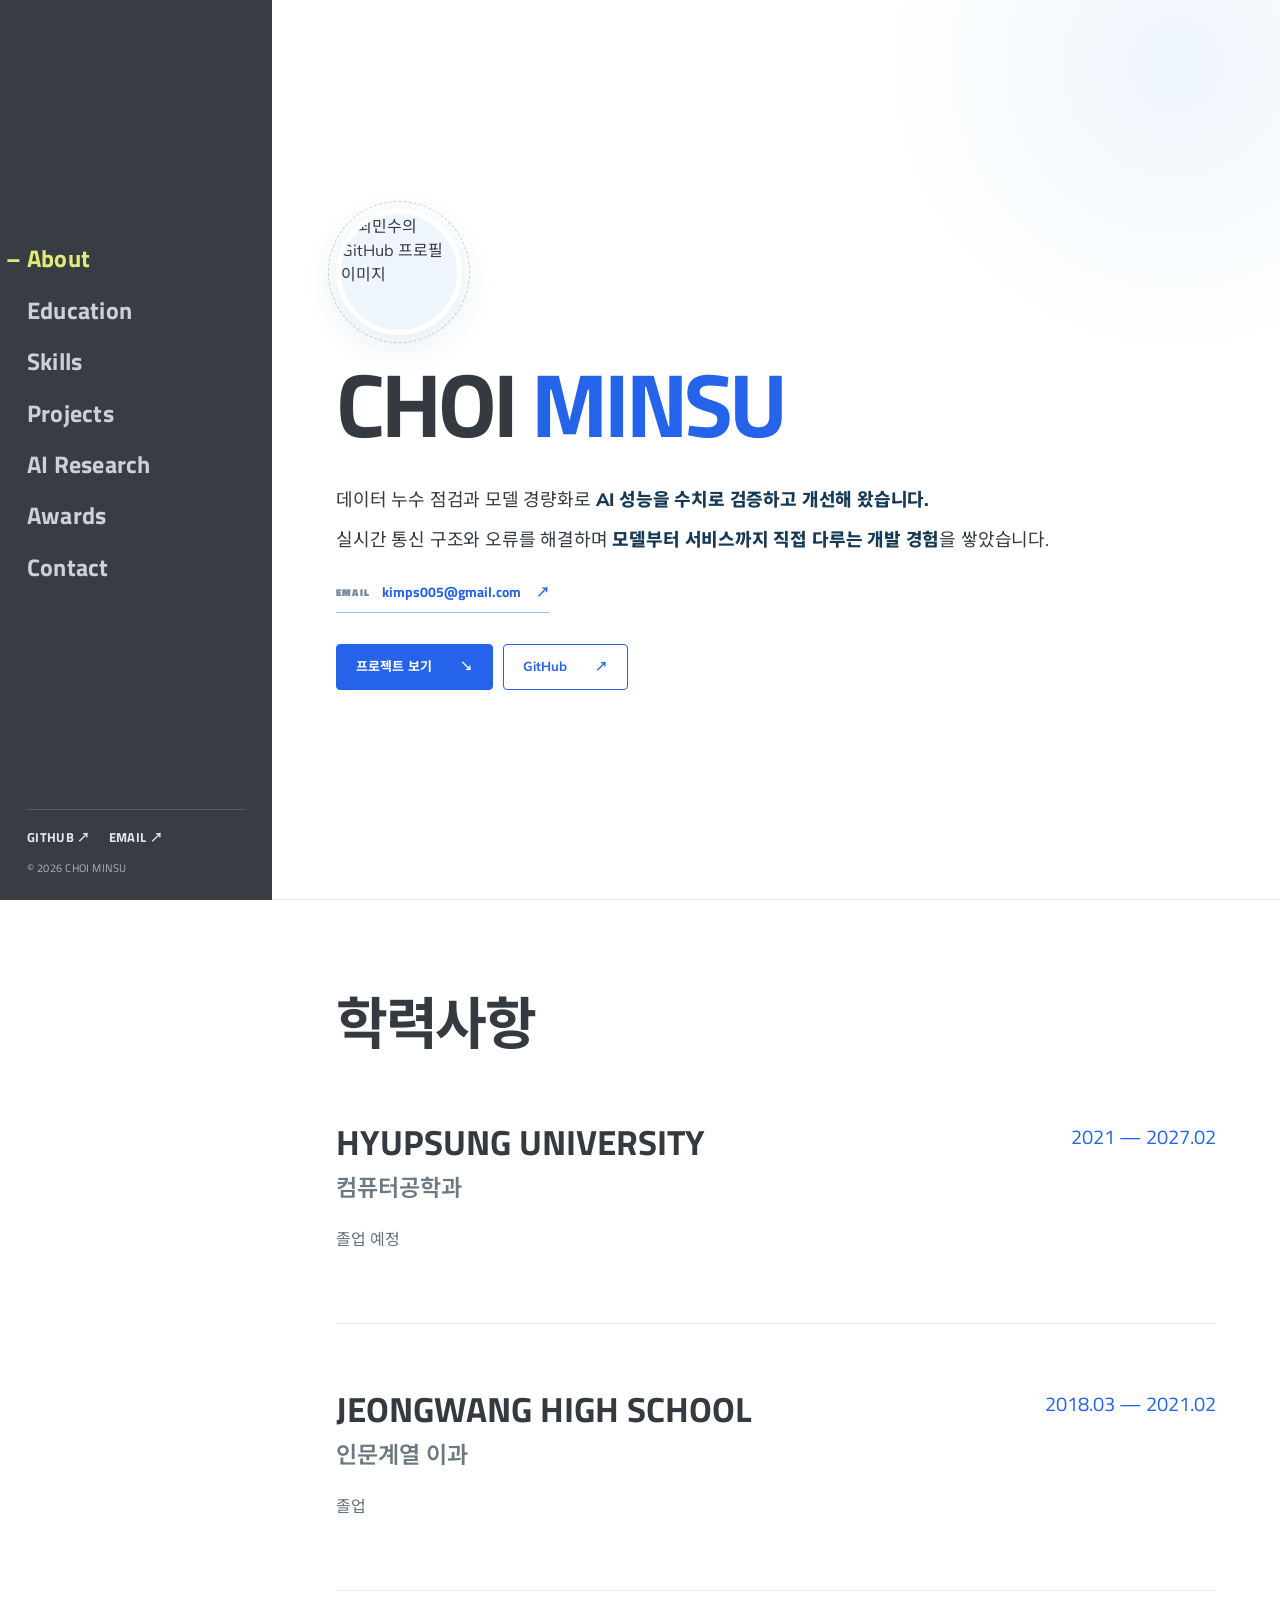
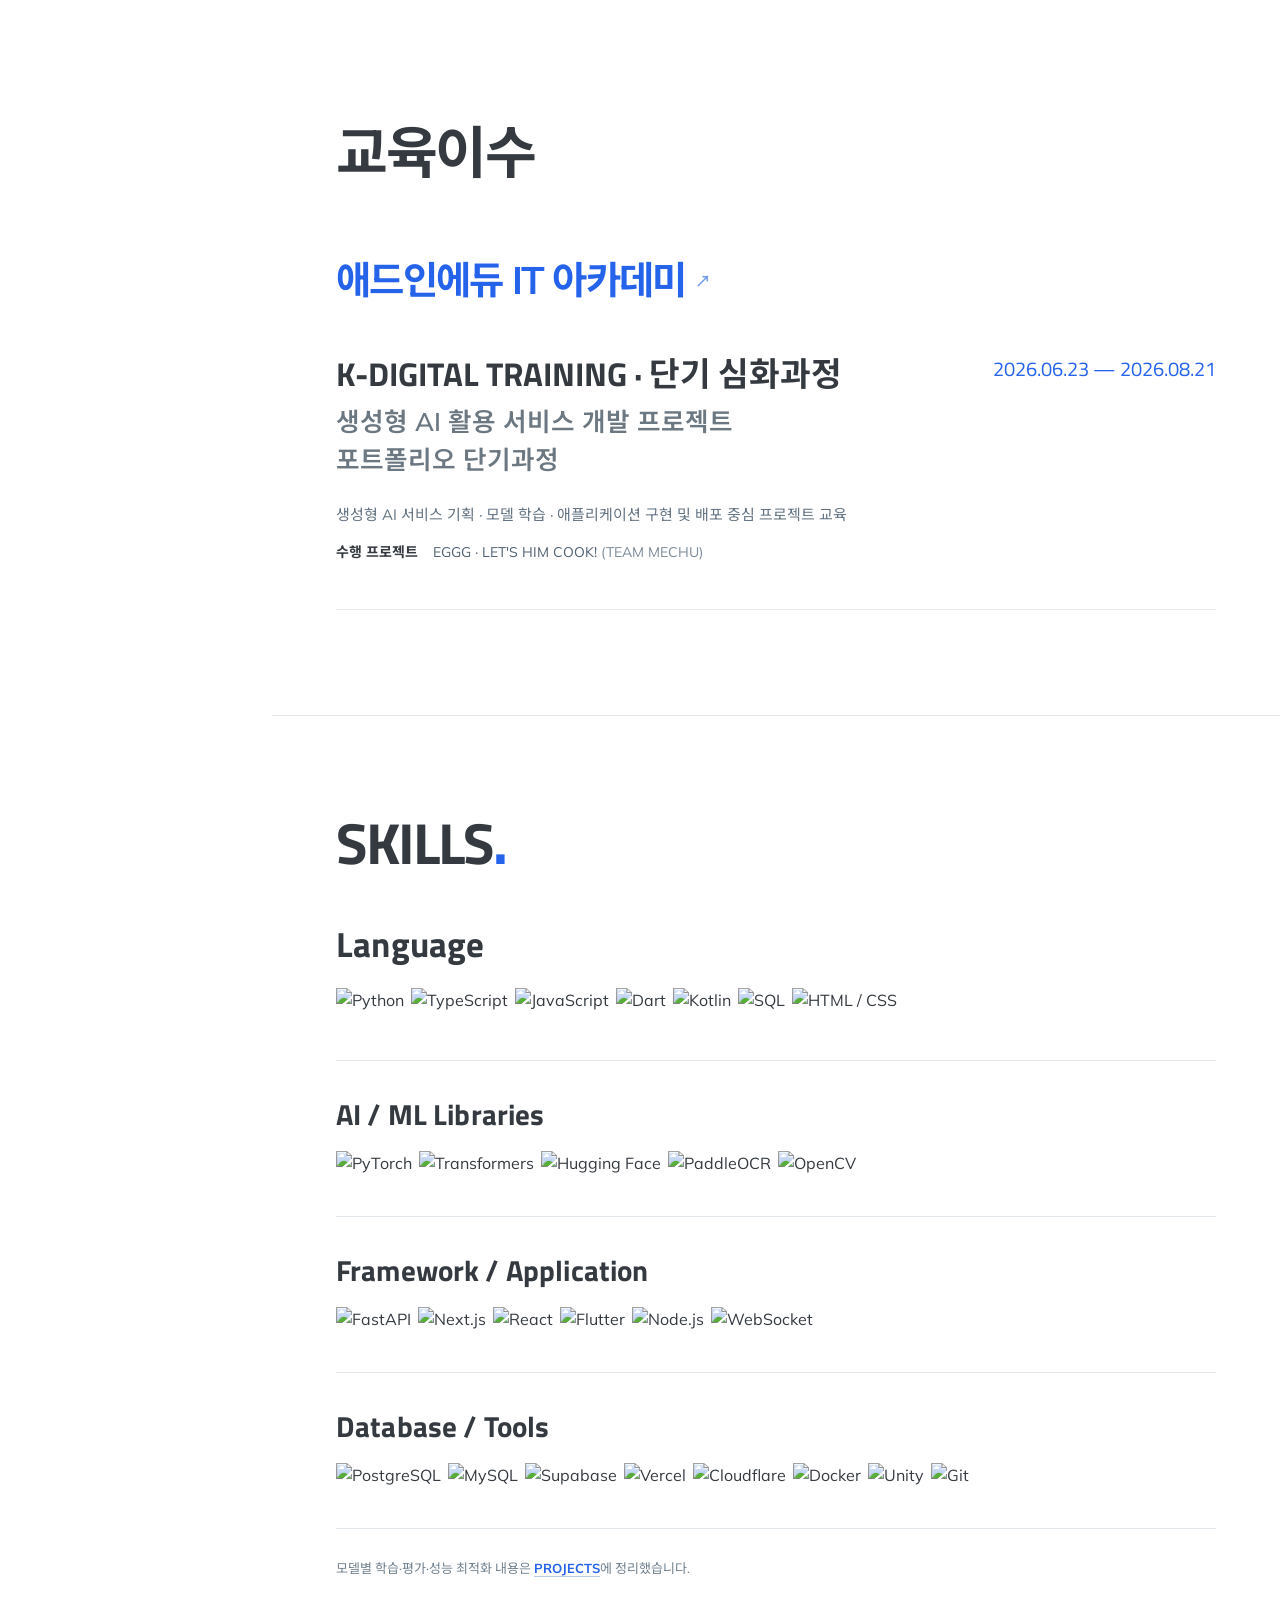
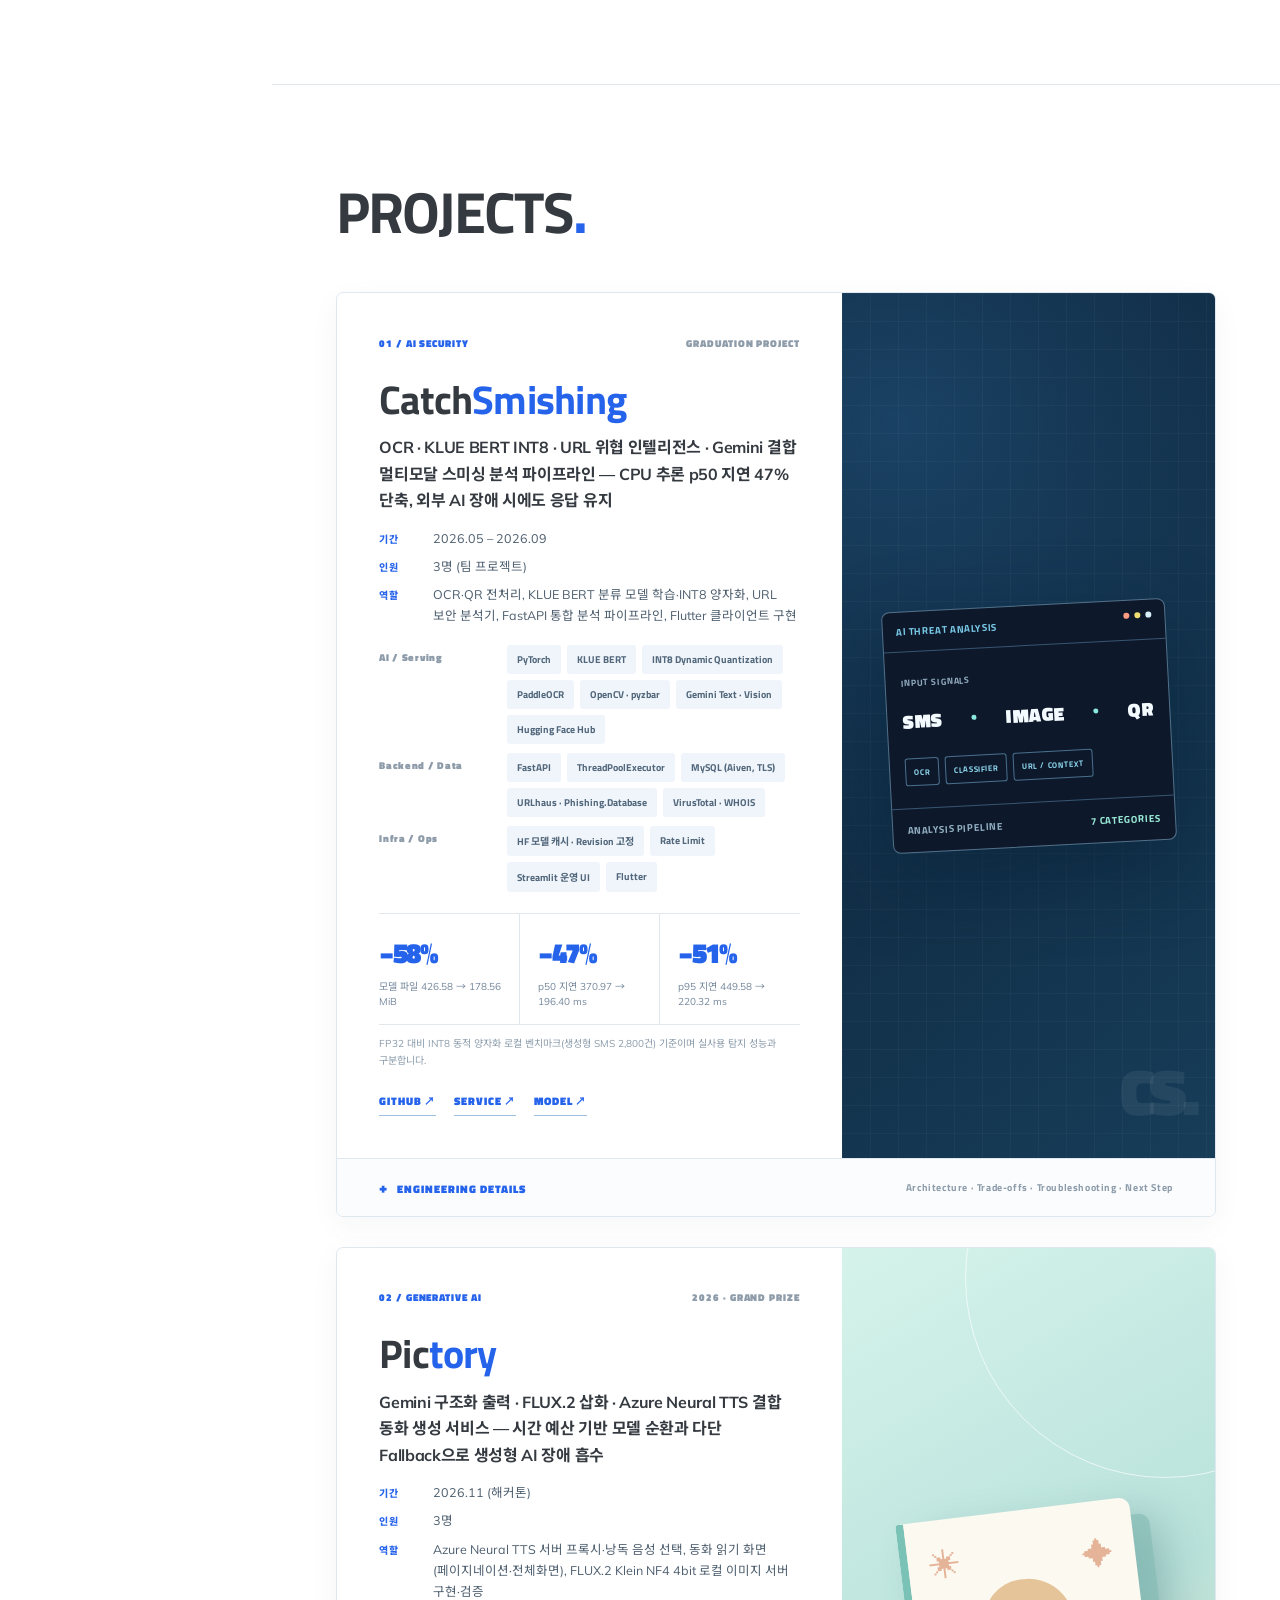
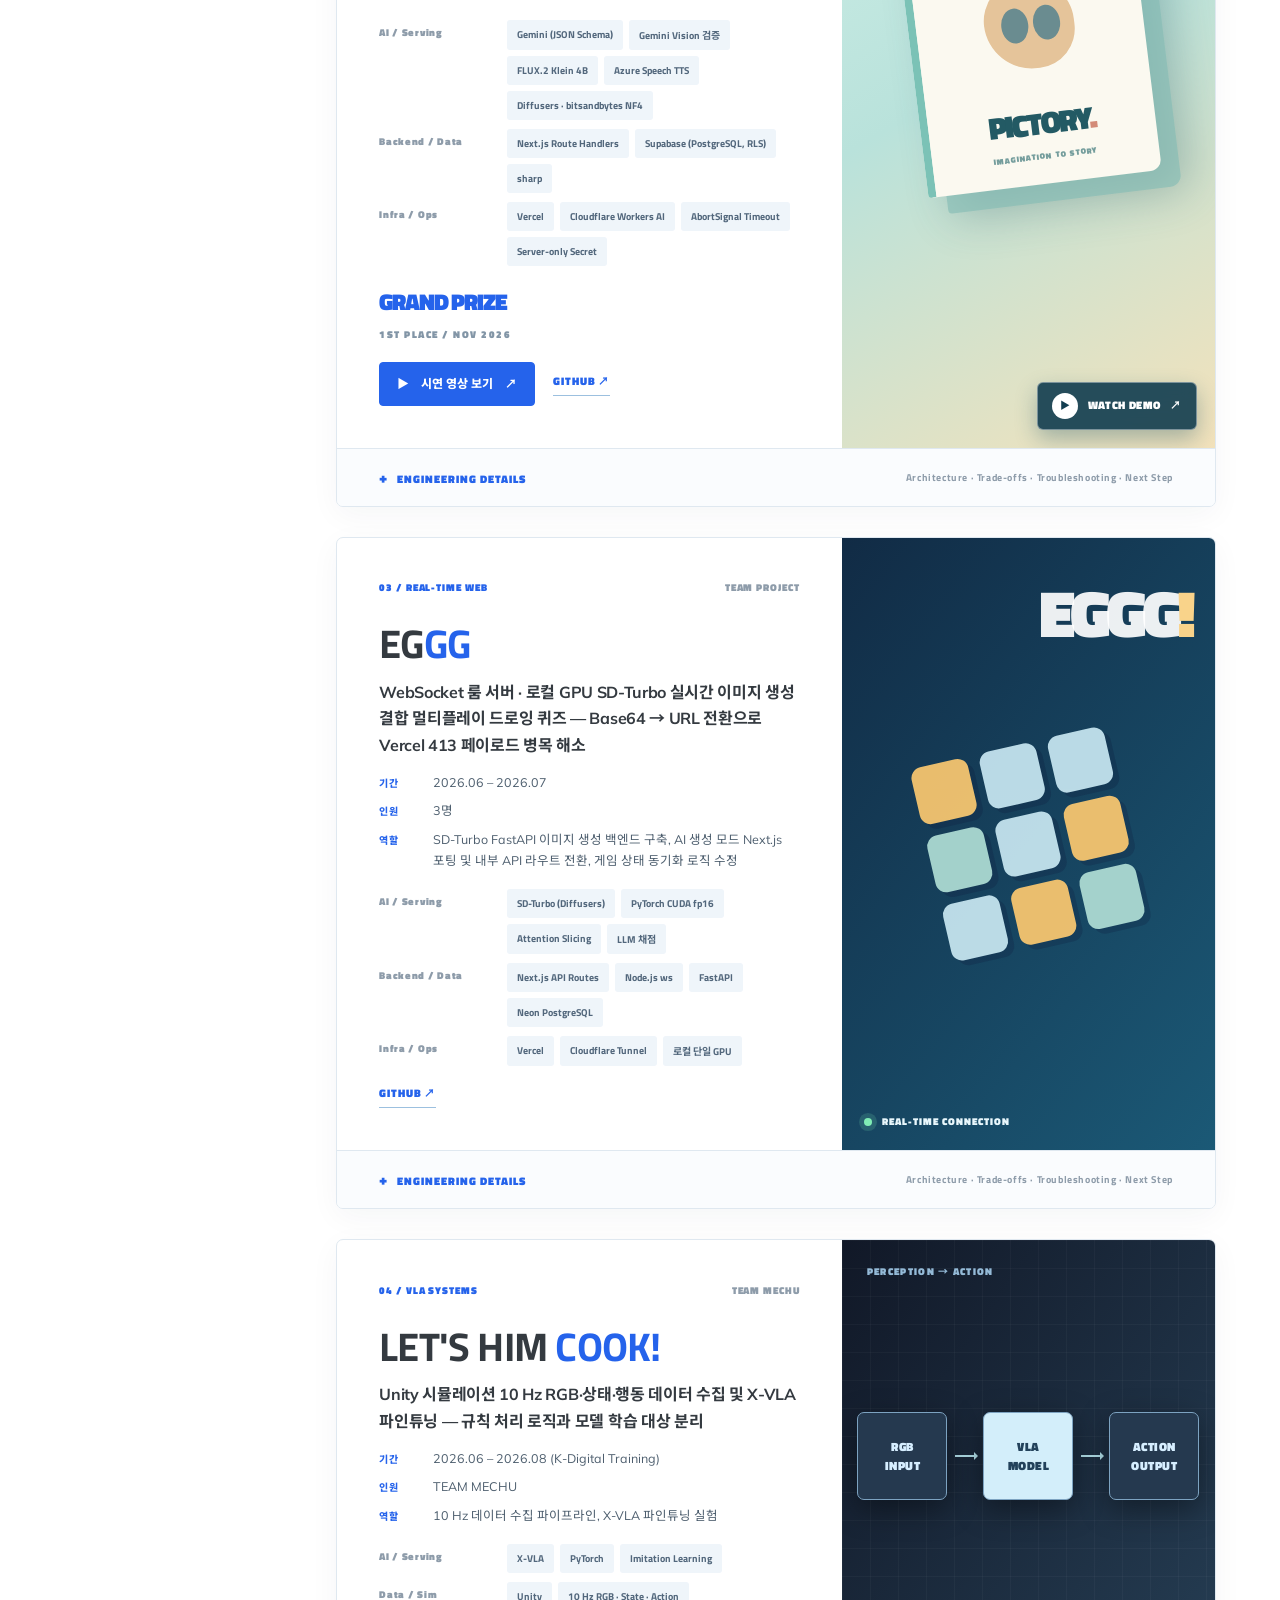
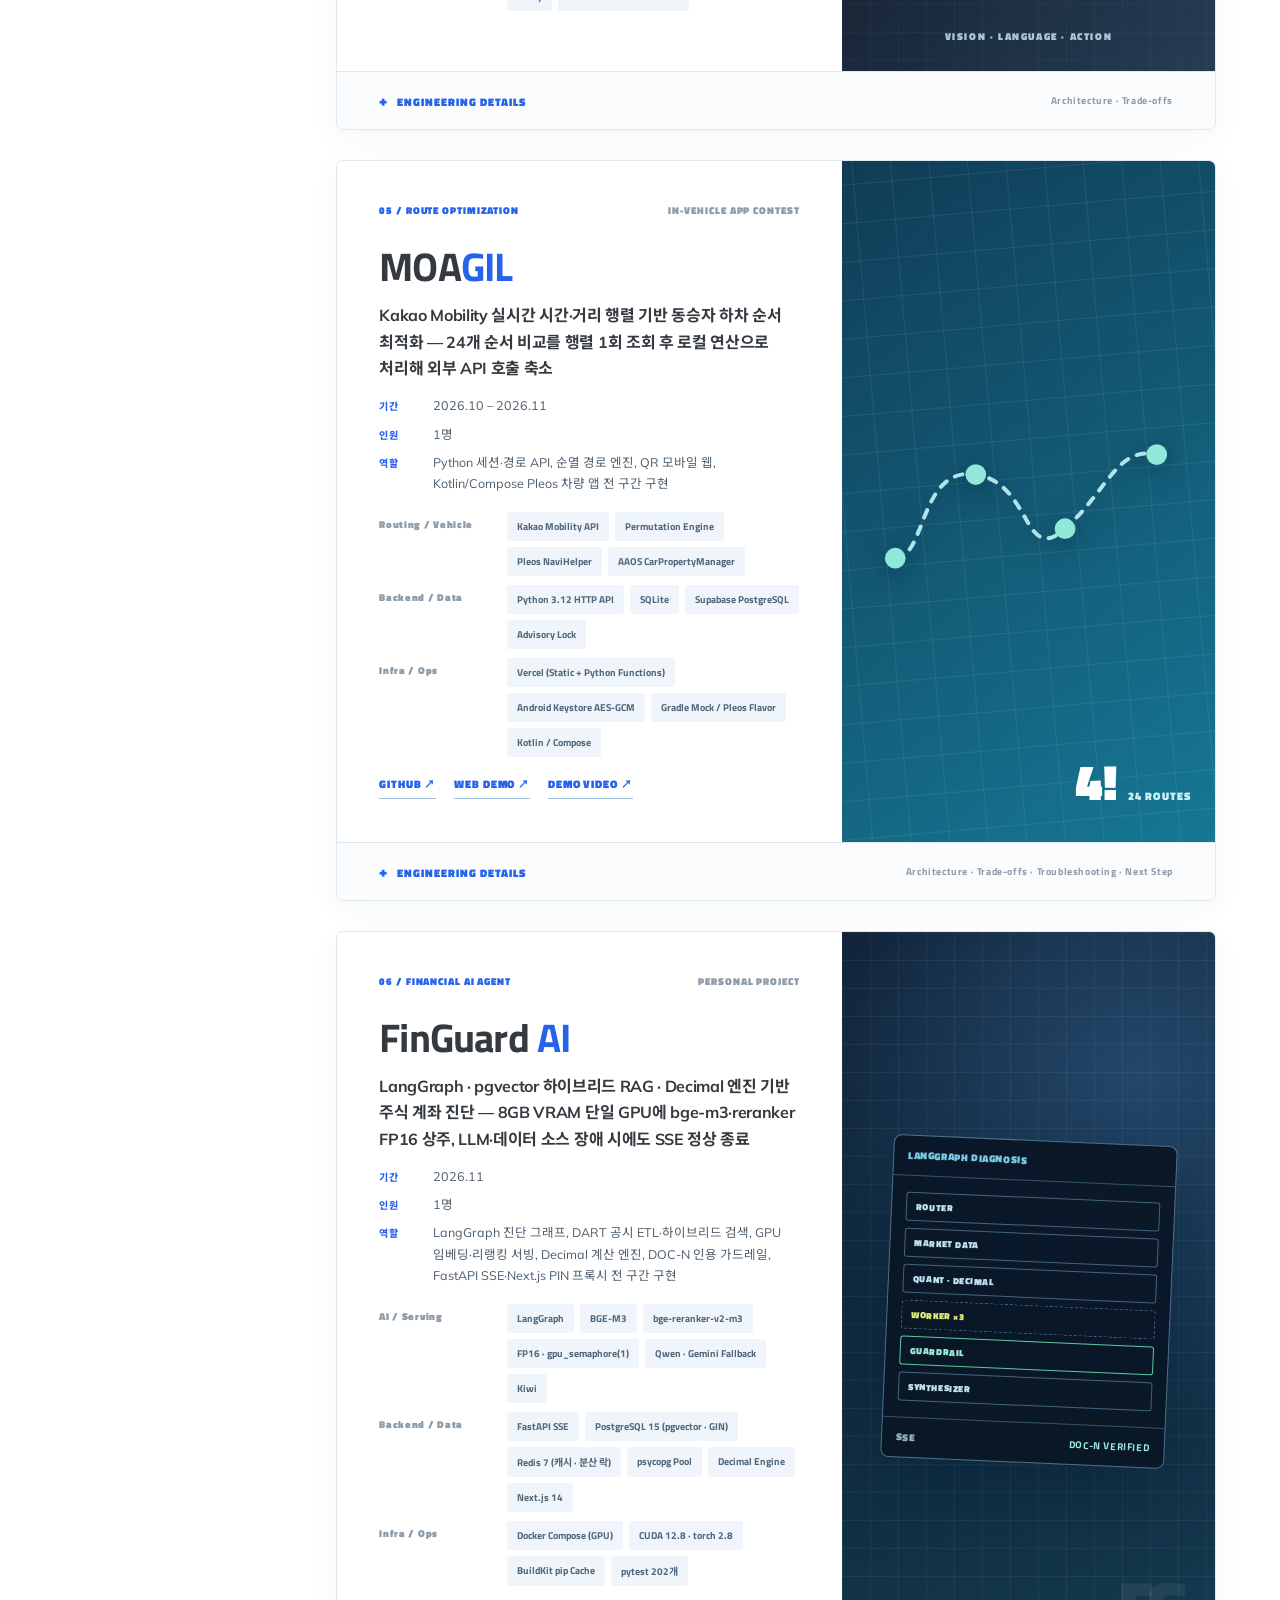
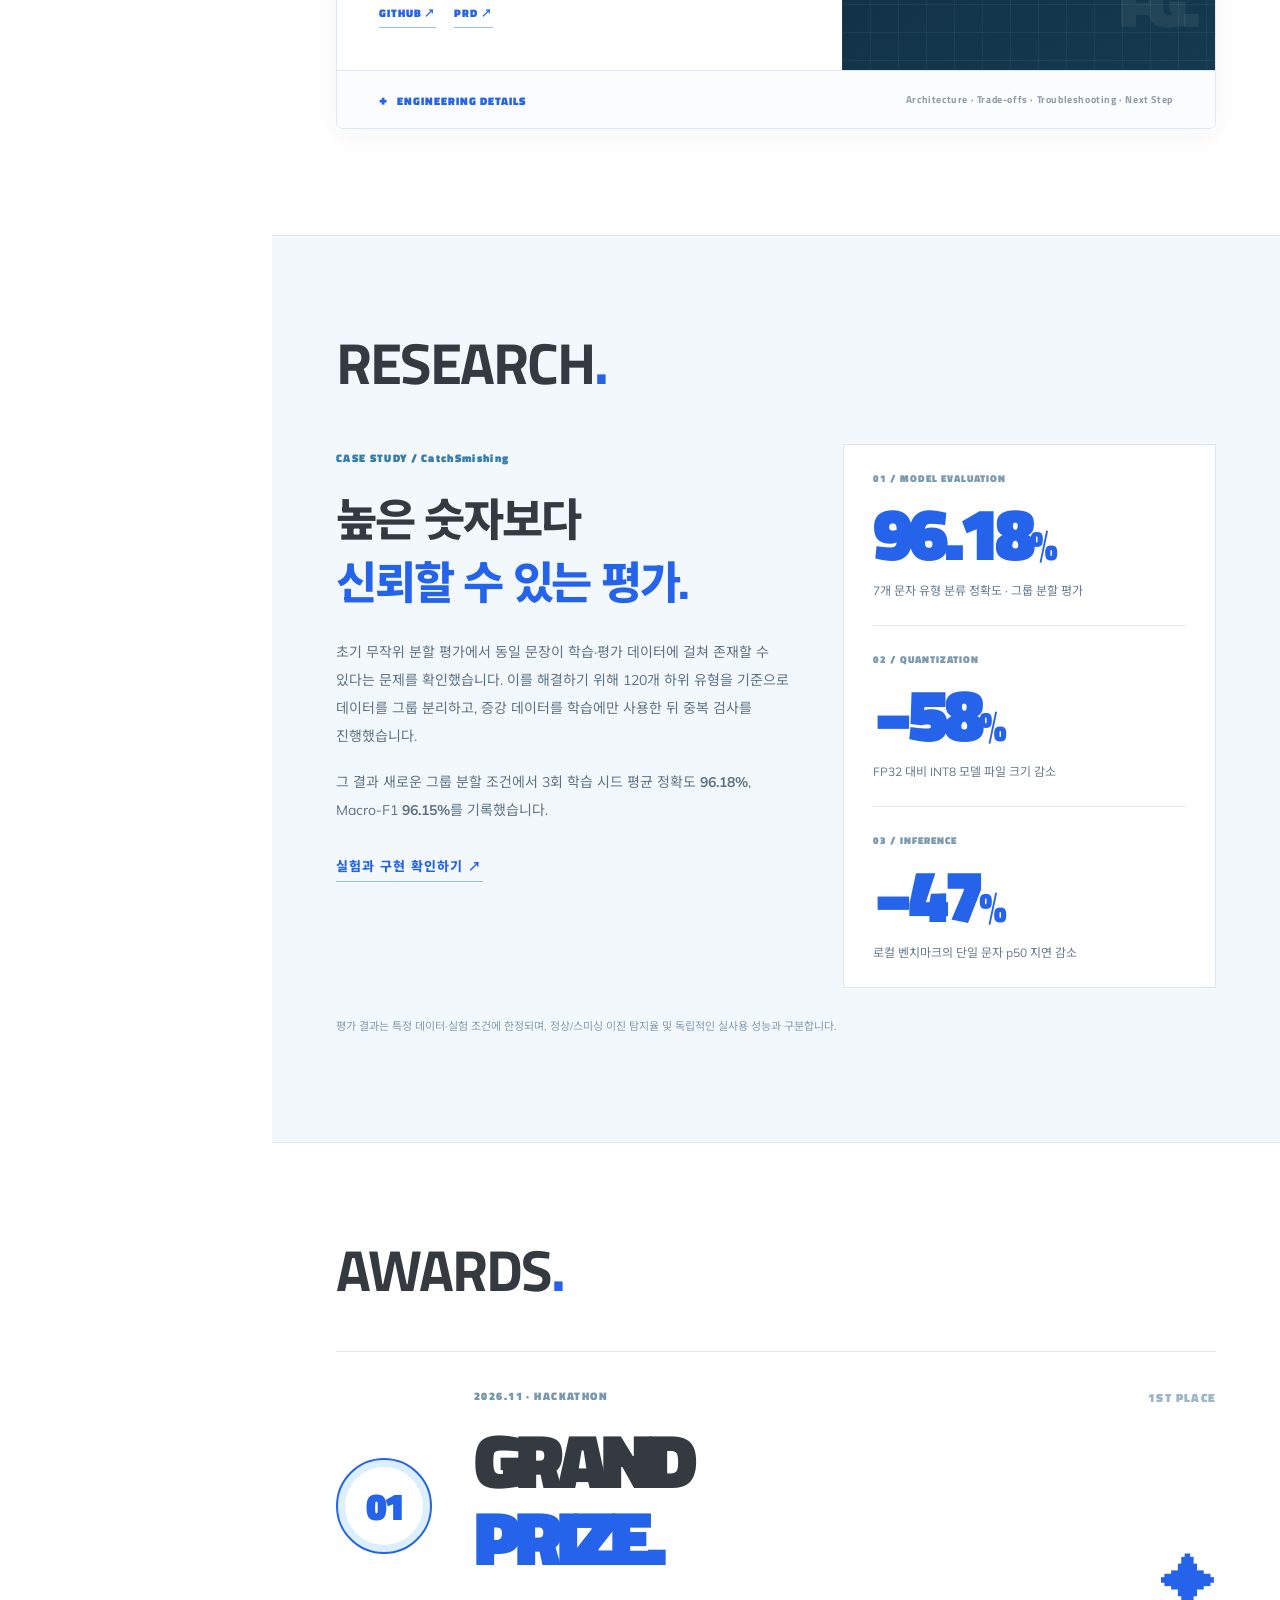
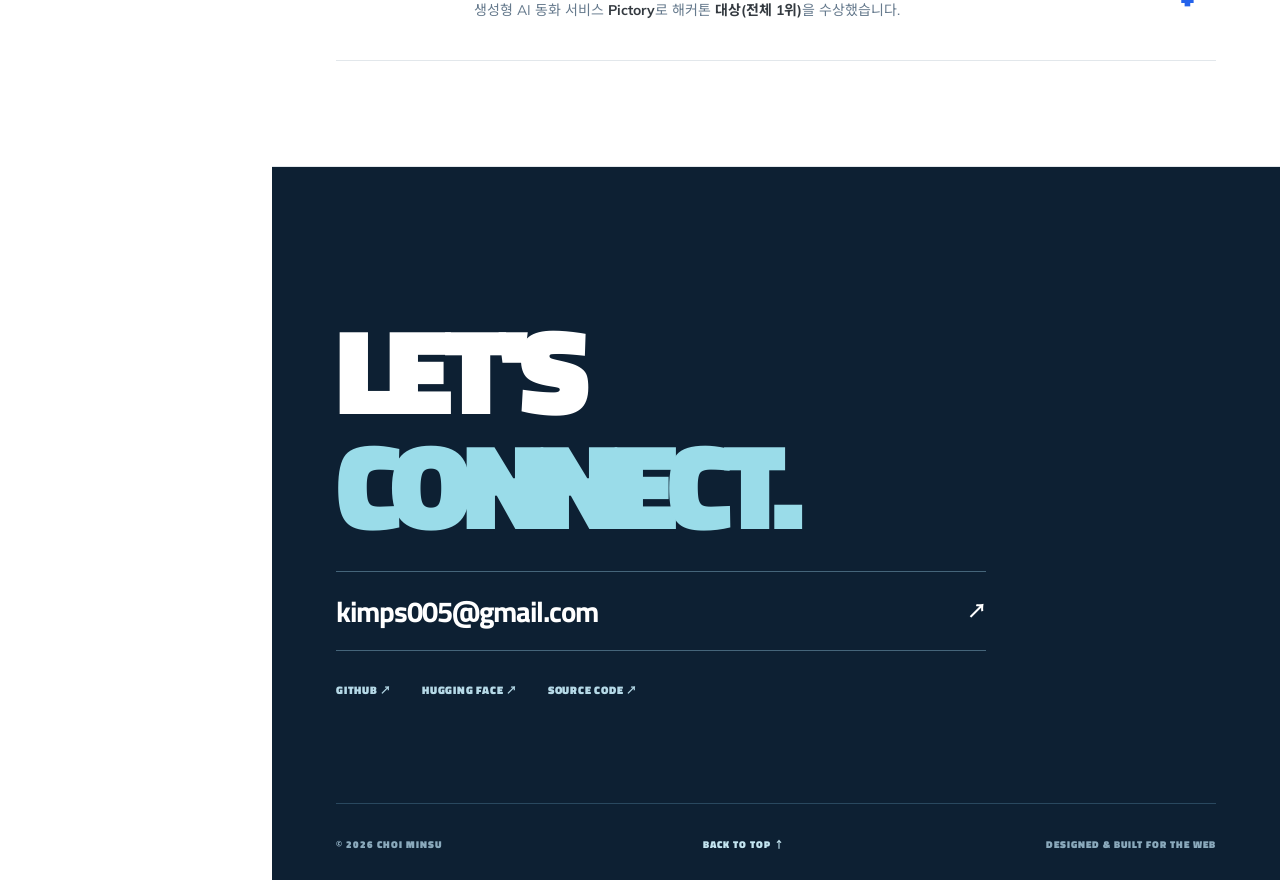
==== docs/index.html @ a719a7ad "Update CatchSmishing team size to 3 Co-Authored-By: Claude Opus 5.5 <noreply@anthropic.com> Claude-S" ====
<!doctype html>
<html lang="ko">
<head>
  <meta charset="UTF-8" />
  <meta name="viewport" content="width=device-width, initial-scale=1.0" />
  <meta name="theme-color" content="#163956" />
  <meta name="description" content="최민수 | AI 엔지니어·AI 서비스 개발자 포트폴리오. KLUE BERT, OCR, 모델 최적화, VLA, 생성형 AI 및 실시간 웹 서비스 개발 프로젝트." />
  <meta property="og:type" content="website" />
  <meta property="og:title" content="CHOI MINSU — AI Engineering Portfolio" />
  <meta property="og:description" content="AI 모델을 검증하고 최적화해 실제 서비스로 연결하는 개발자, 최민수의 프로젝트 포트폴리오." />
  <title>CHOI MINSU | AI Engineering Portfolio</title>
  <link rel="icon" type="image/svg+xml" href="./favicon.svg?v=navy-20261115" />
  <link rel="preconnect" href="https://fonts.googleapis.com" />
  <link rel="preconnect" href="https://fonts.gstatic.com" crossorigin />
  <link href="https://fonts.googleapis.com/css2?family=Mulish:wght@400;500;600;700;800&family=Noto+Sans+KR:wght@400;500;600;700;800&family=Titillium+Web:wght@400;600;700;800&display=swap" rel="stylesheet" />
  <link rel="stylesheet" href="./styles.css?v=language-first-20261117" />
  <script defer src="./script.js"></script>
</head>
<body>
  <div class="reading-progress" id="reading-progress" aria-hidden="true"></div>

  <aside class="sidebar" id="sidebar">
    <nav class="sidebar-nav" aria-label="포트폴리오 섹션">
      <a href="#about" class="nav-link active" aria-current="location">About</a>
      <a href="#education" class="nav-link">Education</a>
      <a href="#skills" class="nav-link">Skills</a>
      <a href="#projects" class="nav-link">Projects</a>
      <a href="#research" class="nav-link">AI Research</a>
      <a href="#awards" class="nav-link">Awards</a>
      <a href="#contact" class="nav-link">Contact</a>
    </nav>

    <div class="sidebar-foot">
      <div class="sidebar-links">
        <a href="https://github.com/kimps005" target="_blank" rel="noopener noreferrer" aria-label="GitHub 프로필">GITHUB ↗</a>
        <a href="mailto:kimps005@gmail.com" aria-label="이메일 보내기">EMAIL ↗</a>
      </div>
      <small>© <span id="year">2026</span> CHOI MINSU</small>
    </div>
  </aside>

  <header class="mobile-header">
    <a class="mobile-brand" href="#about">MC<span>.</span></a>
    <span>PORTFOLIO</span>
    <button class="menu-toggle" id="menu-toggle" type="button" aria-controls="sidebar" aria-expanded="false" aria-label="메뉴 열기">
      <span></span><span></span><span></span>
    </button>
  </header>
  <div class="mobile-backdrop" id="mobile-backdrop" aria-hidden="true"></div>

  <main class="main">
    <section class="section hero-section" id="about" aria-labelledby="hero-title">
      <div class="hero-body">
        <div class="avatar-wrap">
          <img class="avatar" src="https://avatars.githubusercontent.com/u/267030026?v=4" alt="최민수의 GitHub 프로필 이미지" width="126" height="126" />
          <span class="avatar-orbit" aria-hidden="true"></span>
        </div>
        <h1 id="hero-title" class="hero-name">CHOI <span>MINSU</span></h1>
        <div class="hero-statement">
          <p>데이터 누수 점검과 모델 경량화로 <strong>AI 성능을 수치로 검증하고 개선해 왔습니다.</strong></p>
          <p>실시간 통신 구조와 오류를 해결하며 <strong>모델부터 서비스까지 직접 다루는 개발 경험</strong>을 쌓았습니다.</p>
        </div>
        <a class="hero-email" href="mailto:kimps005@gmail.com"><span class="hero-email-label">EMAIL</span><span>kimps005@gmail.com</span><span aria-hidden="true">↗</span></a>
        <div class="hero-actions">
          <a class="btn btn-primary" href="#projects">프로젝트 보기 <span aria-hidden="true">↘</span></a>
          <a class="btn btn-secondary" href="https://github.com/kimps005" target="_blank" rel="noopener noreferrer">GitHub <span aria-hidden="true">↗</span></a>
        </div>
      </div>
    </section>

    <section class="section section-education" id="education" aria-labelledby="education-title">
      <div class="education-group">
        <h2 id="education-title" class="education-title reveal">학력사항</h2>
        <div class="education-list">
          <article class="education-entry reveal">
            <div class="education-details">
              <h3>HYUPSUNG UNIVERSITY</h3>
              <p class="education-subtitle">컴퓨터공학과</p>
              <p class="education-status">졸업 예정</p>
            </div>
            <span class="education-date">2021 — 2027.02</span>
          </article>
          <article class="education-entry reveal">
            <div class="education-details">
              <h3>JEONGWANG HIGH SCHOOL</h3>
              <p class="education-subtitle">인문계열 이과</p>
              <p class="education-status">졸업</p>
            </div>
            <span class="education-date">2018.03 — 2021.02</span>
          </article>
        </div>
      </div>
      <div class="education-group education-training">
        <h2 class="education-title reveal">교육이수</h2>
        <div class="training-program reveal">
          <h3 class="training-provider"><a href="https://onoffmix.com/event/344736" target="_blank" rel="noopener noreferrer" aria-label="애드인에듀 IT 아카데미 교육과정 공고 보기">애드인에듀 IT 아카데미 <span aria-hidden="true">↗</span></a></h3>
          <div class="education-entry training-entry">
            <div class="education-details">
              <h4 class="training-program-label">K-DIGITAL TRAINING · 단기 심화과정</h4>
              <p class="education-subtitle training-course-name">생성형 AI 활용 서비스 개발 프로젝트<br />포트폴리오 단기과정</p>
              <p class="training-description">생성형 AI 서비스 기획 · 모델 학습 · 애플리케이션 구현 및 배포 중심 프로젝트 교육</p>
              <p class="training-projects"><strong>수행 프로젝트</strong> EGGG · LET'S HIM COOK! <span>(TEAM MECHU)</span></p>
            </div>
            <span class="education-date">2026.06.23 — 2026.08.21</span>
          </div>
        </div>
      </div>
    </section>

    <section class="section section-skills" id="skills" aria-labelledby="skills-title">
      <div class="section-heading reveal"><h2 id="skills-title">SKILLS<span class="heading-period">.</span></h2></div>
      <div class="skills-language-main reveal">
        <h3>Language</h3>
        <div class="skills-simple-badges">
          <img src="https://img.shields.io/badge/Python-3776AB?style=flat-square&amp;logo=python&amp;logoColor=white" alt="Python" height="30" loading="lazy" />
          <img src="https://img.shields.io/badge/TypeScript-3178C6?style=flat-square&amp;logo=typescript&amp;logoColor=white" alt="TypeScript" height="30" loading="lazy" />
          <img src="https://img.shields.io/badge/JavaScript-F7DF1E?style=flat-square&amp;logo=javascript&amp;logoColor=black" alt="JavaScript" height="30" loading="lazy" />
          <img src="https://img.shields.io/badge/Dart-0175C2?style=flat-square&amp;logo=dart&amp;logoColor=white" alt="Dart" height="30" loading="lazy" />
          <img src="https://img.shields.io/badge/Kotlin-7F52FF?style=flat-square&amp;logo=kotlin&amp;logoColor=white" alt="Kotlin" height="30" loading="lazy" />
          <img src="https://img.shields.io/badge/SQL-4169E1?style=flat-square&amp;logo=postgresql&amp;logoColor=white" alt="SQL" height="30" loading="lazy" />
          <img src="https://img.shields.io/badge/HTML%20%2F%20CSS-E34F26?style=flat-square&amp;logo=html5&amp;logoColor=white" alt="HTML / CSS" height="30" loading="lazy" />
        </div>
      </div>
      <div class="skills-simple-group reveal">
        <h3>AI / ML Libraries</h3>
        <div class="skills-simple-badges">
          <img src="https://img.shields.io/badge/PyTorch-EE4C2C?style=flat-square&amp;logo=pytorch&amp;logoColor=white" alt="PyTorch" height="30" loading="lazy" />
          <img src="https://img.shields.io/badge/Transformers-475569?style=flat-square&amp;logoColor=white" alt="Transformers" height="30" loading="lazy" />
          <img src="https://img.shields.io/badge/Hugging%20Face-FFD21E?style=flat-square&amp;logo=huggingface&amp;logoColor=black" alt="Hugging Face" height="30" loading="lazy" />
          <img src="https://img.shields.io/badge/PaddleOCR-475569?style=flat-square&amp;logoColor=white" alt="PaddleOCR" height="30" loading="lazy" />
          <img src="https://img.shields.io/badge/OpenCV-5C3EE8?style=flat-square&amp;logo=opencv&amp;logoColor=white" alt="OpenCV" height="30" loading="lazy" />
        </div>
      </div>
      <div class="skills-simple-group reveal">
        <h3>Framework / Application</h3>
        <div class="skills-simple-badges">
          <img src="https://img.shields.io/badge/FastAPI-009688?style=flat-square&amp;logo=fastapi&amp;logoColor=white" alt="FastAPI" height="30" loading="lazy" />
          <img src="https://img.shields.io/badge/Next.js-000000?style=flat-square&amp;logo=nextdotjs&amp;logoColor=white" alt="Next.js" height="30" loading="lazy" />
          <img src="https://img.shields.io/badge/React-149ECA?style=flat-square&amp;logo=react&amp;logoColor=white" alt="React" height="30" loading="lazy" />
          <img src="https://img.shields.io/badge/Flutter-02569B?style=flat-square&amp;logo=flutter&amp;logoColor=white" alt="Flutter" height="30" loading="lazy" />
          <img src="https://img.shields.io/badge/Node.js-339933?style=flat-square&amp;logo=nodedotjs&amp;logoColor=white" alt="Node.js" height="30" loading="lazy" />
          <img src="https://img.shields.io/badge/WebSocket-475569?style=flat-square&amp;logoColor=white" alt="WebSocket" height="30" loading="lazy" />
        </div>
      </div>
      <div class="skills-simple-group reveal">
        <h3>Database / Tools</h3>
        <div class="skills-simple-badges">
          <img src="https://img.shields.io/badge/PostgreSQL-4169E1?style=flat-square&amp;logo=postgresql&amp;logoColor=white" alt="PostgreSQL" height="30" loading="lazy" />
          <img src="https://img.shields.io/badge/MySQL-4479A1?style=flat-square&amp;logo=mysql&amp;logoColor=white" alt="MySQL" height="30" loading="lazy" />
          <img src="https://img.shields.io/badge/Supabase-3ECF8E?style=flat-square&amp;logo=supabase&amp;logoColor=black" alt="Supabase" height="30" loading="lazy" />
          <img src="https://img.shields.io/badge/Vercel-000000?style=flat-square&amp;logo=vercel&amp;logoColor=white" alt="Vercel" height="30" loading="lazy" />
          <img src="https://img.shields.io/badge/Cloudflare-F38020?style=flat-square&amp;logo=cloudflare&amp;logoColor=white" alt="Cloudflare" height="30" loading="lazy" />
          <img src="https://img.shields.io/badge/Docker-2496ED?style=flat-square&amp;logo=docker&amp;logoColor=white" alt="Docker" height="30" loading="lazy" />
          <img src="https://img.shields.io/badge/Unity-111111?style=flat-square&amp;logo=unity&amp;logoColor=white" alt="Unity" height="30" loading="lazy" />
          <img src="https://img.shields.io/badge/Git-F05032?style=flat-square&amp;logo=git&amp;logoColor=white" alt="Git" height="30" loading="lazy" />
        </div>
      </div>
      <p class="skills-simple-note reveal">모델별 학습·평가·성능 최적화 내용은 <a href="#projects">PROJECTS</a>에 정리했습니다.</p>
    </section>

    <section class="section section-projects" id="projects" aria-labelledby="projects-title">
      <div class="section-heading reveal">
        <h2 id="projects-title">PROJECTS<span class="heading-period">.</span></h2>
      </div>

      <article class="project-card project-card-featured reveal">
        <div class="project-info">
          <div class="project-head"><span class="project-index">01 / AI SECURITY</span><span class="project-year">GRADUATION PROJECT</span></div>
          <h3>Catch<span>Smishing</span></h3>
          <p class="project-lead">OCR · KLUE BERT INT8 · URL 위협 인텔리전스 · Gemini 결합 멀티모달 스미싱 분석 파이프라인 — CPU 추론 p50 지연 47% 단축, 외부 AI 장애 시에도 응답 유지</p>
          <dl class="project-meta">
            <div><dt>기간</dt><dd>2026.05 – 2026.09</dd></div>
            <div><dt>인원</dt><dd>3명 (팀 프로젝트)</dd></div>
            <div><dt>역할</dt><dd>OCR·QR 전처리, KLUE BERT 분류 모델 학습·INT8 양자화, URL 보안 분석기, FastAPI 통합 분석 파이프라인, Flutter 클라이언트 구현</dd></div>
          </dl>
          <div class="stack-groups">
            <div class="stack-row"><span class="stack-label">AI / Serving</span><div class="tech-chips"><span>PyTorch</span><span>KLUE BERT</span><span>INT8 Dynamic Quantization</span><span>PaddleOCR</span><span>OpenCV · pyzbar</span><span>Gemini Text · Vision</span><span>Hugging Face Hub</span></div></div>
            <div class="stack-row"><span class="stack-label">Backend / Data</span><div class="tech-chips"><span>FastAPI</span><span>ThreadPoolExecutor</span><span>MySQL (Aiven, TLS)</span><span>URLhaus · Phishing.Database</span><span>VirusTotal · WHOIS</span></div></div>
            <div class="stack-row"><span class="stack-label">Infra / Ops</span><div class="tech-chips"><span>HF 모델 캐시 · Revision 고정</span><span>Rate Limit</span><span>Streamlit 운영 UI</span><span>Flutter</span></div></div>
          </div>
          <div class="project-metrics">
            <div><strong>−58%</strong><span>모델 파일 426.58 → 178.56 MiB</span></div>
            <div><strong>−47%</strong><span>p50 지연 370.97 → 196.40 ms</span></div>
            <div><strong>−51%</strong><span>p95 지연 449.58 → 220.32 ms</span></div>
          </div>
          <p class="metric-note">FP32 대비 INT8 동적 양자화 로컬 벤치마크(생성형 SMS 2,800건) 기준이며 실사용 탐지 성능과 구분합니다.</p>
          <div class="project-links">
            <a href="https://github.com/kimps005/CatchSmishing" target="_blank" rel="noopener noreferrer">GITHUB ↗</a>
            <a href="https://catchsmishing.com" target="_blank" rel="noopener noreferrer">SERVICE ↗</a>
            <a href="https://huggingface.co/kimps005/sms-category-model" target="_blank" rel="noopener noreferrer">MODEL ↗</a>
          </div>
        </div>
        <div class="project-visual visual-security" aria-hidden="true">
          <div class="security-console">
            <div class="console-top"><span class="console-lights"><i></i><i></i><i></i></span> AI THREAT ANALYSIS</div>
            <div class="console-main"><span>INPUT SIGNALS</span><div class="signal">SMS <i></i> IMAGE <i></i> QR</div></div>
            <div class="console-flow"><span>OCR</span><span>CLASSIFIER</span><span>URL / CONTEXT</span></div>
            <div class="console-result"><span>ANALYSIS PIPELINE</span><b>7 CATEGORIES</b></div>
          </div>
          <div class="visual-watermark">CS.</div>
        </div>
        <details class="project-detail">
          <summary><span class="detail-title">ENGINEERING DETAILS</span><span class="detail-hint">Architecture · Trade-offs · Troubleshooting · Next Step</span></summary>
          <div class="detail-body">
            <section class="detail-block">
              <h4><b>01</b> System Architecture &amp; Data Flow</h4>
              <ol class="flow" aria-label="CatchSmishing 데이터 흐름">
                <li><span>INPUT</span>문자 텍스트 · 캡처 이미지 · QR</li>
                <li class="is-guard"><span>PRE-PROCESS</span>OCR · QR 디코딩 · URL 정규화<em>GUARDRAIL 입력 한도 · SSRF 차단</em></li>
                <li class="is-bottleneck"><span>INFERENCE</span>KLUE BERT 7종 분류 · 규칙 NLP · URL 평판<em>BOTTLENECK CPU 추론 · 외부 API</em></li>
                <li class="is-guard"><span>VERIFY</span>Gemini 문맥 · Vision 보조 신호<em>GUARDRAIL 실패 시 null 처리</em></li>
                <li><span>SERVE</span>0–10 점수 · 등급 · 탐지 근거 JSON</li>
              </ol>
              <ul class="detail-list">
                <li><strong>Core Pipeline:</strong> 이미지·텍스트·QR 입력을 OCR·QR 디코딩·URL 추출로 단일 텍스트/URL 집합으로 정규화함.</li>
                <li>INT8 KLUE BERT 카테고리, 규칙 기반 긴박·위협·행동 유도 패턴, URL 피드·VirusTotal·WHOIS·APK 신호를 병렬 산출함.</li>
                <li>Gemini 문맥·Vision 점수를 가용 시에만 결합해 입력 유형·신호 가용성별 가중치 분기로 최종 등급 산출함.</li>
              </ul>
            </section>
            <section class="detail-block">
              <h4><b>02</b> Key Engineering Decisions</h4>
              <div class="decision">
                <h5>의사결정 1 · 생성형 AI 단일 판정 대신 경량 분류 모델 + 규칙 + URL 평판 하이브리드</h5>
                <dl class="kv">
                  <dt>제약 조건</dt><dd>GPU 없는 CPU 추론 서빙, 외부 API(Gemini·VirusTotal) 키 미설정·호출 실패 가능성</dd>
                  <dt>대안 비교</dt><dd>Gemini 단일 판정 vs 로컬 KLUE BERT 분류 + 규칙 NLP + URL 위협 인텔리전스 + Gemini 보조 신호</dd>
                  <dt>최종 선택</dt><dd>카테고리 신호는 로컬 INT8 모델로 고정, 생성형 AI는 보조 점수(P_Gemini·P_VLM)로 한정 → Gemini 미가용 시에도 OCR·규칙·URL 결과만으로 응답 반환. INT8 전환 정확도 손실 −0.11%p 수준에서 지연 절반 단축</dd>
                </dl>
              </div>
              <div class="decision">
                <h5>의사결정 2 · 모델 배포·위협 데이터 갱신 파이프라인</h5>
                <dl class="kv">
                  <dt>문제 상황</dt><dd>대용량 가중치 저장소 포함 불가, 위협 피드·악성 URL 상태의 시간 경과에 따른 노후화</dd>
                  <dt>해결 설계</dt><dd>서버 기동 시 로컬 캐시 확인 후 Hugging Face에서 INT8 가중치·config·tokenizer만 다운로드, revision 커밋 해시 고정으로 재현성 확보. 위협 피드 6시간 주기 갱신, 위험 URL 랭킹 상위 항목 주간 재검사</dd>
                </dl>
              </div>
            </section>
            <section class="detail-block">
              <h4><b>03</b> Production Bottlenecks &amp; Troubleshooting</h4>
              <div class="issue">
                <h5>Issue 1 · CPU 단일 추론 지연 및 모델 용량 병목</h5>
                <dl class="kv">
                  <dt>Root Cause</dt><dd>FP32 BERT 체크포인트 426.58 MiB, 단일 메시지 p50 370.97 ms / p95 449.58 ms로 공개 API 동시 요청 처리 한계</dd>
                  <dt>Engineering Action</dt><dd>PyTorch INT8 동적 양자화 state_dict 배포, 분석 작업을 최대 4개 ThreadPoolExecutor 워커로 격리, X-Analysis-ID 기반 협력 취소 지원, IP·경로별 요청 제한(이미지 10회/분, 텍스트 30회/분, 피드백 20회/분)</dd>
                  <dt>Impact</dt><dd><code>모델 크기: 426.58 → 178.56 MiB (−58.14%)</code> <code>p50: 370.97 → 196.40 ms (−47.1%)</code> <code>p95: 449.58 → 220.32 ms (−51.0%)</code></dd>
                </dl>
              </div>
              <div class="issue">
                <h5>Issue 2 · AI·외부 신호 불확실성 및 악성 입력 방어</h5>
                <dl class="kv">
                  <dt>Root Cause</dt><dd>OCR 인식 실패, Gemini 호출 실패·미설정, 분류 확률 ≠ 스미싱 확률, 악성 URL 추적 시 내부망 요청(SSRF) 위험</dd>
                  <dt>Engineering Action</dt><dd>텍스트·URL 모두 미추출 시 Unknown + ocr_failed 반환. Gemini 점수 null 처리 후 가용 신호 기반 가중치 분기. URL 강한 의심·정부기관 사칭 조건 시 등급 하한 보정. 리다이렉트 최대 5회, 매 단계 사설·루프백·링크-로컬 IP 및 인증정보 포함 URL 차단. VirusTotal 미등록은 안전이 아닌 정보 부족으로 처리. 이미지 10 MiB·25,000,000 px, 텍스트 20,000자, 요청당 URL 10개 상한 적용</dd>
                </dl>
              </div>
            </section>
            <section class="detail-block">
              <h4><b>04</b> Retrospective &amp; Next Step</h4>
              <dl class="kv">
                <dt>Current Limitation</dt><dd>요청 제한이 메모리 기반·분석 워커 최대 4개로 단일 인스턴스에 종속, 트래픽 급증 시 OCR·추론 대기 적체 가능</dd>
                <dt>Scalability Plan</dt><dd>Redis 기반 분산 Rate Limit 전환, 분석 요청을 작업 큐로 분리해 OCR·분류 추론 워커 수평 확장, ONNX Runtime 변환 및 배치 추론 적용 검토</dd>
              </dl>
            </section>
          </div>
        </details>
      </article>

      <article class="project-card reveal">
        <div class="project-info">
          <div class="project-head"><span class="project-index">02 / GENERATIVE AI</span><span class="project-year">2026 · GRAND PRIZE</span></div>
          <h3>Pic<span>tory</span></h3>
          <p class="project-lead">Gemini 구조화 출력 · FLUX.2 삽화 · Azure Neural TTS 결합 동화 생성 서비스 — 시간 예산 기반 모델 순환과 다단 Fallback으로 생성형 AI 장애 흡수</p>
          <dl class="project-meta">
            <div><dt>기간</dt><dd>2026.11 (해커톤)</dd></div>
            <div><dt>인원</dt><dd>3명</dd></div>
            <div><dt>역할</dt><dd>Azure Neural TTS 서버 프록시·낭독 음성 선택, 동화 읽기 화면(페이지네이션·전체화면), FLUX.2 Klein NF4 4bit 로컬 이미지 서버 구현·검증</dd></div>
          </dl>
          <div class="stack-groups">
            <div class="stack-row"><span class="stack-label">AI / Serving</span><div class="tech-chips"><span>Gemini (JSON Schema)</span><span>Gemini Vision 검증</span><span>FLUX.2 Klein 4B</span><span>Azure Speech TTS</span><span>Diffusers · bitsandbytes NF4</span></div></div>
            <div class="stack-row"><span class="stack-label">Backend / Data</span><div class="tech-chips"><span>Next.js Route Handlers</span><span>Supabase (PostgreSQL, RLS)</span><span>sharp</span></div></div>
            <div class="stack-row"><span class="stack-label">Infra / Ops</span><div class="tech-chips"><span>Vercel</span><span>Cloudflare Workers AI</span><span>AbortSignal Timeout</span><span>Server-only Secret</span></div></div>
          </div>
          <div class="project-accent">GRAND PRIZE <span>1ST PLACE / NOV 2026</span></div>
          <div class="project-links pictory-demo-links"><a class="pictory-demo-link" href="https://www.youtube.com/watch?v=YQvHdezsk_4" target="_blank" rel="noopener noreferrer"><span aria-hidden="true">▶</span> 시연 영상 보기 <span aria-hidden="true">↗</span></a><a href="https://github.com/kimps005/Pictory" target="_blank" rel="noopener noreferrer">GITHUB ↗</a></div>
        </div>
        <div class="project-visual visual-pictory">
          <div class="story-book"><span class="book-star star-one">✦</span><span class="book-star star-two">✳</span><div class="book-illustration"><span></span><i></i><b></b></div><div class="book-name">PICTORY<span>.</span></div><p>IMAGINATION TO STORY</p></div>
          <div class="story-circle" aria-hidden="true"></div>
          <a class="pictory-video-overlay" href="https://www.youtube.com/watch?v=YQvHdezsk_4" target="_blank" rel="noopener noreferrer" aria-label="픽토리 시연 영상 YouTube에서 보기"><span class="pictory-play" aria-hidden="true">▶</span><span>WATCH DEMO</span><span aria-hidden="true">↗</span></a>
        </div>
        <details class="project-detail">
          <summary><span class="detail-title">ENGINEERING DETAILS</span><span class="detail-hint">Architecture · Trade-offs · Troubleshooting · Next Step</span></summary>
          <div class="detail-body">
            <section class="detail-block">
              <h4><b>01</b> System Architecture &amp; Data Flow</h4>
              <ol class="flow" aria-label="Pictory 데이터 흐름">
                <li><span>INPUT</span>연령 · 고민 상황 · 아이 그림</li>
                <li class="is-guard"><span>ROUTING</span>요청 검증 · 프리셋 매칭<em>GUARDRAIL 입력 검증</em></li>
                <li class="is-bottleneck"><span>INFERENCE</span>Gemini 스토리 · FLUX.2 삽화 · Azure TTS<em>BOTTLENECK 모델 과부하 · 지연</em></li>
                <li class="is-guard"><span>VERIFY</span>JSON 스키마 가드 · 주인공 Vision 검증<em>GUARDRAIL 재시도 · Fallback</em></li>
                <li><span>SERVE</span>무상태 API → 클라이언트 · Supabase 저장</li>
              </ol>
              <ul class="detail-list">
                <li><strong>Core Pipeline:</strong> 서버 무상태 설계, 지금까지의 장면·아이 선택을 클라이언트가 보유하고 매 요청에 동봉함.</li>
                <li>Gemini JSON Schema 응답을 타입 가드로 검증 후 장면별 영어 imagePrompt로 FLUX.2 삽화 생성, 아이 그림 주인공 반영 여부를 Vision 모델로 재검증함.</li>
                <li>낭독은 브라우저 → 서버 TTS 프록시 → Azure Speech 경로로 처리, 키는 서버에만 보관함.</li>
              </ul>
            </section>
            <section class="detail-block">
              <h4><b>02</b> Key Engineering Decisions</h4>
              <div class="decision">
                <h5>의사결정 1 · 고품질 단일 모델 대신 경량 모델 기본 + 대체 모델 순환</h5>
                <dl class="kv">
                  <dt>제약 조건</dt><dd>API 라우트 최대 실행 60초, 상위 모델은 혼잡 시 수십 초 응답, 기획 모델(gemini-2.5-flash) 신규 사용자 차단</dd>
                  <dt>대안 비교</dt><dd>상위 품질 모델 단일 호출 vs 2초대 응답 lite 모델 기본 + 과부하(503)·시간 초과 시 대체 모델 순환</dd>
                  <dt>최종 선택</dt><dd>시도당 20초·전체 45초 시간 예산 내 최대 8회 모델 순환 재시도(백오프 500 ms × n, 최대 2.5초), 잔여 예산 3초 미만 시 중단. thinkingLevel LOW로 추론 시간 축소, 60초 라우트 한도 내 응답 보장</dd>
                </dl>
              </div>
              <div class="decision">
                <h5>의사결정 2 · 이미지 생성 로컬 4bit 서빙 검증 (본인 구현)</h5>
                <dl class="kv">
                  <dt>제약 조건</dt><dd>8 GB VRAM 노트북 GPU(RTX 5060 Laptop) 단일 환경</dd>
                  <dt>해결 설계</dt><dd>FLUX.2 Klein 4B 트랜스포머 커뮤니티 NF4 가중치 사용, 누락된 Qwen 텍스트 인코더는 공식 가중치를 로드 시점 NF4 양자화로 보완. VAE tiling, 512 px·4 step 고정, 모델 GPU 상주, CUDA OOM 시 empty_cache 후 503 반환. 생성 중 VRAM 약 6 GB 점유 확인 후 서비스 경로는 Cloudflare Workers AI로 유지</dd>
                </dl>
              </div>
            </section>
            <section class="detail-block">
              <h4><b>03</b> Production Bottlenecks &amp; Troubleshooting</h4>
              <div class="issue">
                <h5>Issue 1 · 이미지 생성 업스트림 장애 및 과금 중복 위험</h5>
                <dl class="kv">
                  <dt>Root Cause</dt><dd>Cloudflare Workers AI 429·5xx 일시 장애, 타임아웃·연결 끊김 요청의 맹목 재전송 시 과금 이미지 중복 생성 가능</dd>
                  <dt>Engineering Action</dt><dd>요청당 45초 타임아웃. 명시적 일시 거부(429·5xx)만 최대 2회 시도, Retry-After 5초 초과 시 즉시 실패. 타임아웃·네트워크 오류는 재전송 금지. 안전 필터·쿼터·인증 오류를 에러 코드별 분류해 사용자 메시지 분리</dd>
                </dl>
              </div>
              <div class="issue">
                <h5>Issue 2 · 생성형 AI 불확실성 통제 (주인공 누락 · JSON 파싱 실패)</h5>
                <dl class="kv">
                  <dt>Root Cause</dt><dd>이미지 모델의 참조 그림 무시 및 임의 주인공 생성, LLM 출력 스키마 불일치, 시연 중 Gemini 차단</dd>
                  <dt>Engineering Action</dt><dd>Gemini Vision 주인공 판별(temperature 0, 10초 타임아웃, 검증기 장애 시 unchecked fail-open) → 1회 재생성 → 재실패 시 배경 plate 생성 후 원본 그림 합성 → 업스트림 장애 시 로컬 Fallback 배경. 스토리 스키마 가드 실패 시 재시도, 최종 실패 시 프리셋 4종 사전 생성 분기 동화(프리셋당 7구간) 반환, 부모 카드는 템플릿으로 항상 응답, 응답에 fallback 플래그 부착</dd>
                </dl>
              </div>
            </section>
            <section class="detail-block">
              <h4><b>04</b> Retrospective &amp; Next Step</h4>
              <dl class="kv">
                <dt>Current Limitation</dt><dd>사전 생성 동화 Fallback이 프리셋·특정 키워드 입력에만 적용, 그 외 자유 입력은 AI 전면 실패 시 500 반환. 생성 전 과정이 60초 동기 요청에 묶임</dd>
                <dt>Scalability Plan</dt><dd>생성 요청을 비동기 작업 큐로 분리하고 작업 ID 기반 SSE 진행 상태 스트리밍, 동일 입력 스토리·TTS 결과 캐싱으로 Azure F0 한도(60초당 20건) 대응, 사용자별 이미지 생성 쿼터 적용</dd>
              </dl>
            </section>
          </div>
        </details>
      </article>

      <article class="project-card reveal">
        <div class="project-info">
          <div class="project-head"><span class="project-index">03 / REAL-TIME WEB</span><span class="project-year">TEAM PROJECT</span></div>
          <h3>EG<span>GG</span></h3>
          <p class="project-lead">WebSocket 룸 서버 · 로컬 GPU SD-Turbo 실시간 이미지 생성 결합 멀티플레이 드로잉 퀴즈 — Base64 → URL 전환으로 Vercel 413 페이로드 병목 해소</p>
          <dl class="project-meta">
            <div><dt>기간</dt><dd>2026.06 – 2026.07</dd></div>
            <div><dt>인원</dt><dd>3명</dd></div>
            <div><dt>역할</dt><dd>SD-Turbo FastAPI 이미지 생성 백엔드 구축, AI 생성 모드 Next.js 포팅 및 내부 API 라우트 전환, 게임 상태 동기화 로직 수정</dd></div>
          </dl>
          <div class="stack-groups">
            <div class="stack-row"><span class="stack-label">AI / Serving</span><div class="tech-chips"><span>SD-Turbo (Diffusers)</span><span>PyTorch CUDA fp16</span><span>Attention Slicing</span><span>LLM 채점</span></div></div>
            <div class="stack-row"><span class="stack-label">Backend / Data</span><div class="tech-chips"><span>Next.js API Routes</span><span>Node.js ws</span><span>FastAPI</span><span>Neon PostgreSQL</span></div></div>
            <div class="stack-row"><span class="stack-label">Infra / Ops</span><div class="tech-chips"><span>Vercel</span><span>Cloudflare Tunnel</span><span>로컬 단일 GPU</span></div></div>
          </div>
          <div class="project-links"><a href="https://github.com/dainyeyo/miniproject" target="_blank" rel="noopener noreferrer">GITHUB ↗</a></div>
        </div>
        <div class="project-visual visual-eggg" aria-hidden="true">
          <div class="live-grid"><div></div><div></div><div></div><div></div><div></div><div></div><div></div><div></div><div></div></div>
          <div class="live-caption"><span class="pulse-dot"></span> REAL-TIME CONNECTION</div>
          <div class="live-title">EGGG<span>!</span></div>
        </div>
        <details class="project-detail">
          <summary><span class="detail-title">ENGINEERING DETAILS</span><span class="detail-hint">Architecture · Trade-offs · Troubleshooting · Next Step</span></summary>
          <div class="detail-body">
            <section class="detail-block">
              <h4><b>01</b> System Architecture &amp; Data Flow</h4>
              <ol class="flow" aria-label="EGGG 데이터 흐름">
                <li><span>INPUT</span>드로잉 · 채팅 · 정답 입력</li>
                <li class="is-guard"><span>ROUTING</span>Next.js API · ws 룸 서버 상태 전이<em>GUARDRAIL 중도 입장 차단</em></li>
                <li class="is-bottleneck"><span>INFERENCE</span>SD-Turbo 로컬 GPU 추론<em>BOTTLENECK 단일 GPU · 페이로드</em></li>
                <li class="is-guard"><span>POST-PROCESS</span>정적 파일 저장 · URL 반환<em>GUARDRAIL 단일 in-flight 요청</em></li>
                <li><span>SERVE</span>Neon DB 갱신 → 1.2초 Polling · WS 브로드캐스트</li>
              </ol>
              <ul class="detail-list">
                <li><strong>Core Pipeline:</strong> ws 실시간 서버가 방 코드별 인메모리 세션으로 대기실 → 게임 → 결과 상태 전이를 관리함.</li>
                <li>AI 모드 프롬프트를 Cloudflare Tunnel 경유 로컬 GPU FastAPI 서버로 중계해 SD-Turbo 512×512 이미지 생성함.</li>
                <li>생성 이미지는 파일로 저장 후 URL만 DB에 기록, 클라이언트는 1.2초 주기 상태 Polling과 WebSocket 이벤트로 동기화함.</li>
              </ul>
            </section>
            <section class="detail-block">
              <h4><b>02</b> Key Engineering Decisions</h4>
              <div class="decision">
                <h5>의사결정 1 · 다단계 고품질 Diffusion 대신 SD-Turbo 1-step 실시간 생성</h5>
                <dl class="kv">
                  <dt>제약 조건</dt><dd>로컬 단일 GPU, 드로잉 퀴즈 라운드(45초) 내 실시간 인터랙션 필요</dd>
                  <dt>대안 비교</dt><dd>다단계 샘플링 고품질 모델 vs SD-Turbo 1~4 step 저지연 생성</dd>
                  <dt>최종 선택</dt><dd>SD-Turbo 512×512 기본 1 step, CUDA fp16 + attention slicing으로 VRAM 약 2 GB 점유. CUDA 커널 호환성 테스트 실패 시 CPU fp32 자동 전환, 모델 로드는 별도 스레드 실행으로 이벤트 루프 블로킹 방지. 연속 입력 Debounce 700 ms</dd>
                </dl>
              </div>
              <div class="decision">
                <h5>의사결정 2 · 실시간 채널과 영속 데이터 분리</h5>
                <dl class="kv">
                  <dt>문제 상황</dt><dd>Vercel 서버리스 환경의 상시 연결 불가, 플레이어 점수·방 상태·채팅의 영속 저장 필요</dd>
                  <dt>해결 설계</dt><dd>별도 Node.js ws 서버(룸 단위 인메모리 세션·게임 루프)와 Neon PostgreSQL(점수·방 상태·채팅) 분리, 최종 라운드 종료 시 활성 휴먼 유저 중 최고 득점자 1인 방장 결정론적 위임(score DESC, nickname ASC)</dd>
                </dl>
              </div>
            </section>
            <section class="detail-block">
              <h4><b>03</b> Production Bottlenecks &amp; Troubleshooting</h4>
              <div class="issue">
                <h5>Issue 1 · 이미지 페이로드 초과로 플레이어 간 이미지 미동기화</h5>
                <dl class="kv">
                  <dt>Root Cause</dt><dd>수백 KB~수 MB Base64 이미지를 DB 컬럼에 직접 기록 → Vercel 서버리스 바디 제한(HTTP 413) 초과, ai_image_url 갱신 실패</dd>
                  <dt>Engineering Action</dt><dd>AI 백엔드에서 이미지를 정적 파일로 저장 후 URL만 반환하도록 응답 포맷 변경, 프론트 재배포 없이 백엔드 단독 적용. 룸 단위 aiStatus 'generating' 가드로 중복 생성 요청 차단, 실패 시 idle 복귀 및 시스템 메시지 안내</dd>
                  <dt>Impact</dt><dd><code>DB 기록 페이로드: 수백 KB~수 MB → 약 70 B</code> <code>HTTP 413 → 정상 갱신</code></dd>
                </dl>
              </div>
              <div class="issue">
                <h5>Issue 2 · 이중 채널 경합으로 인한 중복 이벤트 및 트랜잭션 롤백</h5>
                <dl class="kv">
                  <dt>Root Cause</dt><dd>타이머 만료 시 WS 브로드캐스트와 DB 기록 이중 발송, React 인터벌 재생성으로 방장 클라이언트 reveal-answer API 2회 이상 호출, SQL 바인딩 파라미터 누락으로 500 및 정답 처리 롤백</dd>
                  <dt>Engineering Action</dt><dd>정답 공개 메시지를 DB Polling 단일 채널로 통합, timerEndTriggeredRef 게이트로 1차 호출 후 잠금·라운드 변경 시 해제, 서버 timerBlocker 배리어로 중복 타이머 실행 차단, 누락 파라미터 바인딩 보완</dd>
                  <dt>Impact</dt><dd><code>라운드 종료 정답 메시지: 2회 → 1회</code></dd>
                </dl>
              </div>
            </section>
            <section class="detail-block">
              <h4><b>04</b> Retrospective &amp; Next Step</h4>
              <dl class="kv">
                <dt>Current Limitation</dt><dd>룸 상태가 단일 ws 프로세스 메모리에 존재하고 이미지 추론이 Tunnel 경유 단일 로컬 GPU에 집중, 동시 방 증가 시 생성 대기 및 프로세스 재시작 시 진행 상태 유실</dd>
                <dt>Scalability Plan</dt><dd>Redis Pub/Sub 기반 룸 상태 공유로 ws 서버 수평 확장, Polling 제거 후 WebSocket 단일 채널화, GPU 추론 큐와 배치 처리 도입, 생성 이미지 오브젝트 스토리지 이전</dd>
              </dl>
            </section>
          </div>
        </details>
      </article>

      <article class="project-card reveal">
        <div class="project-info">
          <div class="project-head"><span class="project-index">04 / VLA SYSTEMS</span><span class="project-year">TEAM MECHU</span></div>
          <h3>LET'S HIM <span>COOK!</span></h3>
          <p class="project-lead">Unity 시뮬레이션 10 Hz RGB·상태·행동 데이터 수집 및 X-VLA 파인튜닝 — 규칙 처리 로직과 모델 학습 대상 분리</p>
          <dl class="project-meta">
            <div><dt>기간</dt><dd>2026.06 – 2026.08 (K-Digital Training)</dd></div>
            <div><dt>인원</dt><dd>TEAM MECHU</dd></div>
            <div><dt>역할</dt><dd>10 Hz 데이터 수집 파이프라인, X-VLA 파인튜닝 실험</dd></div>
          </dl>
          <div class="stack-groups">
            <div class="stack-row"><span class="stack-label">AI / Serving</span><div class="tech-chips"><span>X-VLA</span><span>PyTorch</span><span>Imitation Learning</span></div></div>
            <div class="stack-row"><span class="stack-label">Data / Sim</span><div class="tech-chips"><span>Unity</span><span>10 Hz RGB · State · Action</span></div></div>
          </div>
        </div>
        <div class="project-visual visual-vla" aria-hidden="true">
          <div class="vla-label">PERCEPTION → ACTION</div>
          <div class="vla-nodes"><span>RGB<br />INPUT</span><i></i><span>VLA<br />MODEL</span><i></i><span>ACTION<br />OUTPUT</span></div>
          <div class="vla-bottom">VISION · LANGUAGE · ACTION</div>
        </div>
        <details class="project-detail">
          <summary><span class="detail-title">ENGINEERING DETAILS</span><span class="detail-hint">Architecture · Trade-offs</span></summary>
          <div class="detail-body">
            <section class="detail-block">
              <h4><b>01</b> System Architecture &amp; Data Flow</h4>
              <ol class="flow" aria-label="LET'S HIM COOK 데이터 흐름">
                <li><span>INPUT</span>Unity 시뮬레이션 RGB · 상태</li>
                <li><span>COLLECT</span>10 Hz RGB · 상태 · 행동 동기 수집</li>
                <li class="is-guard"><span>ROUTING</span>규칙 처리 게임 로직 / 학습 대상 분리<em>GUARDRAIL 규칙 기반 처리</em></li>
                <li><span>INFERENCE</span>X-VLA 파인튜닝 모델</li>
                <li><span>OUTPUT</span>서빙 · 수거 행동</li>
              </ol>
              <ul class="detail-list">
                <li><strong>Core Pipeline:</strong> Unity 시뮬레이션에서 RGB·상태·행동을 10 Hz로 동기 수집함.</li>
                <li>서빙·수거 작업별 300개 에피소드 데이터셋으로 X-VLA 파인튜닝함.</li>
              </ul>
            </section>
            <section class="detail-block">
              <h4><b>02</b> Key Engineering Decisions</h4>
              <div class="decision">
                <h5>의사결정 1 · 전 과정 End-to-End 학습 대신 규칙 로직 + VLA 학습 대상 분리</h5>
                <dl class="kv">
                  <dt>대안 비교</dt><dd>게임 로직 전체를 VLA 모델로 학습 vs 규칙으로 처리 가능한 게임 로직과 모델 학습 대상 분리</dd>
                  <dt>최종 선택</dt><dd>규칙 처리 가능 로직을 모델 외부로 분리해 학습 범위를 서빙·수거 행동으로 축소, 작업별 300개 에피소드로 데이터셋 분할</dd>
                </dl>
              </div>
            </section>
          </div>
        </details>
      </article>

      <article class="project-card reveal">
        <div class="project-info">
          <div class="project-head"><span class="project-index">05 / ROUTE OPTIMIZATION</span><span class="project-year">IN-VEHICLE APP CONTEST</span></div>
          <h3>MOA<span>GIL</span></h3>
          <p class="project-lead">Kakao Mobility 실시간 시간·거리 행렬 기반 동승자 하차 순서 최적화 — 24개 순서 비교를 행렬 1회 조회 후 로컬 연산으로 처리해 외부 API 호출 축소</p>
          <dl class="project-meta">
            <div><dt>기간</dt><dd>2026.10 – 2026.11</dd></div>
            <div><dt>인원</dt><dd>1명</dd></div>
            <div><dt>역할</dt><dd>Python 세션·경로 API, 순열 경로 엔진, QR 모바일 웹, Kotlin/Compose Pleos 차량 앱 전 구간 구현</dd></div>
          </dl>
          <div class="stack-groups">
            <div class="stack-row"><span class="stack-label">Routing / Vehicle</span><div class="tech-chips"><span>Kakao Mobility API</span><span>Permutation Engine</span><span>Pleos NaviHelper</span><span>AAOS CarPropertyManager</span></div></div>
            <div class="stack-row"><span class="stack-label">Backend / Data</span><div class="tech-chips"><span>Python 3.12 HTTP API</span><span>SQLite</span><span>Supabase PostgreSQL</span><span>Advisory Lock</span></div></div>
            <div class="stack-row"><span class="stack-label">Infra / Ops</span><div class="tech-chips"><span>Vercel (Static + Python Functions)</span><span>Android Keystore AES-GCM</span><span>Gradle Mock / Pleos Flavor</span><span>Kotlin / Compose</span></div></div>
          </div>
          <div class="project-links">
            <a href="https://github.com/kimps005/MOAGIL" target="_blank" rel="noopener noreferrer">GITHUB ↗</a>
            <a href="https://moagil-eta.vercel.app/" target="_blank" rel="noopener noreferrer">WEB DEMO ↗</a>
            <a href="https://youtu.be/u-7vw_0MuKI" target="_blank" rel="noopener noreferrer">DEMO VIDEO ↗</a>
          </div>
        </div>
        <div class="project-visual visual-route" aria-hidden="true">
          <div class="route-grid"></div>
          <svg class="route-svg" viewBox="0 0 440 270" role="presentation" focusable="false"><path d="M53 206 C92 206 83 90 154 101 S213 216 266 169 S331 65 381 76" fill="none" stroke="#B0E3EA" stroke-width="5" stroke-linecap="round" stroke-dasharray="10 12"/><circle cx="53" cy="206" r="13" fill="#91E8D9"/><circle cx="154" cy="101" r="13" fill="#91E8D9"/><circle cx="266" cy="169" r="13" fill="#91E8D9"/><circle cx="381" cy="76" r="13" fill="#91E8D9"/></svg>
          <div class="route-counter"><b>4!</b><span>24 ROUTES</span></div>
        </div>
        <details class="project-detail">
          <summary><span class="detail-title">ENGINEERING DETAILS</span><span class="detail-hint">Architecture · Trade-offs · Troubleshooting · Next Step</span></summary>
          <div class="detail-body">
            <section class="detail-block">
              <h4><b>01</b> System Architecture &amp; Data Flow</h4>
              <ol class="flow" aria-label="MOAGIL 데이터 흐름">
                <li><span>INPUT</span>QR 모바일 웹 이름 · 하차 지점 등록</li>
                <li class="is-guard"><span>ROUTING</span>토큰 해시 인증 · 정원 4명 트랜잭션<em>GUARDRAIL version 충돌 409</em></li>
                <li class="is-bottleneck"><span>INFERENCE</span>Kakao 시간·거리 행렬 → 순열 비교<em>BOTTLENECK 외부 API 호출</em></li>
                <li class="is-guard"><span>VERIFY</span>통행료 0원 검증 · route snapshot<em>GUARDRAIL 미확인 시 저장 거부</em></li>
                <li><span>SERVE</span>Pleos NaviHelper 구간별 목적지 전달</li>
              </ol>
              <ul class="detail-list">
                <li><strong>Core Pipeline:</strong> 동승자가 설치 없는 QR 웹에서 목적지 등록, 서버는 SQLite/Supabase에 세션 상태(COLLECTING → PLANNED → ACTIVE → COMPLETED) 관리함.</li>
                <li>Kakao 다중 출발지 API로 실시간 시간·거리 행렬 구성 후 전체 하차 순서를 로컬 합산 비교, 선택 경로만 상세 형상 조회함.</li>
                <li>차량 앱이 최적 순서대로 다음 목적지를 Pleos NaviHelper에 전달, 하차 확인마다 현재 위치 기준 다음 구간 재요청함.</li>
              </ul>
            </section>
            <section class="detail-block">
              <h4><b>02</b> Key Engineering Decisions</h4>
              <div class="decision">
                <h5>의사결정 1 · 순서별 전체 길찾기 호출 대신 시간·거리 행렬 1회 구성 후 로컬 순열 비교</h5>
                <dl class="kv">
                  <dt>제약 조건</dt><dd>Kakao Mobility API 사용 한도 및 초과 요금, 동승자 최대 4명 → 하차 순서 4! = 24개</dd>
                  <dt>대안 비교</dt><dd>24개 순서 각각 전체 길찾기 요청 vs 목적지당 다중 출발지 1회 요청으로 행렬 구성 후 itertools.permutations 로컬 합산</dd>
                  <dt>최종 선택</dt><dd>출발지 포함 5개 지점 기준 행렬 요청 5회로 전 순서 평가, 10 km 반경 밖 누락 셀만 전체 길찾기로 보완. 우선 승객 지정 시 첫 순서 고정으로 비교 대상 24 → 6 축소. Kakao 실패 시 타 제공자 전환 없이 오류 반환(OSRM·Naver 분기 제거)</dd>
                </dl>
              </div>
              <div class="decision">
                <h5>의사결정 2 · 동시 등록·동시 수정 정합성 확보</h5>
                <dl class="kv">
                  <dt>문제 상황</dt><dd>여러 동승자 동시 QR 등록 시 정원(4명) 초과·중복 등록, 운전자·동승자 동시 변경에 의한 경로 스냅샷 불일치</dd>
                  <dt>해결 설계</dt><dd>SQLite 트랜잭션 / PostgreSQL pg_advisory_xact_lock 내 정원 검사, idempotency key + payload 해시 재시도 처리, 세션 version 비교 후 stale 요청 409 + 스냅샷 재조회. 초대·운전자 토큰 secrets.token_urlsafe(32) 생성 후 SHA-256 해시만 저장, 운전자 토큰은 Android Keystore AES-GCM 암호화 보관</dd>
                </dl>
              </div>
            </section>
            <section class="detail-block">
              <h4><b>03</b> Production Bottlenecks &amp; Troubleshooting</h4>
              <div class="issue">
                <h5>Issue 1 · 다중 경로 비교 외부 API 호출량 및 계산 지연</h5>
                <dl class="kv">
                  <dt>Root Cause</dt><dd>순서별 전체 경로 조회 시 순서 수에 비례한 외부 호출 발생, 다중 출발지 API의 10 km 반경 제한으로 일부 구간 누락</dd>
                  <dt>Engineering Action</dt><dd>목적지 단위 행렬 조회로 호출 수를 지점 수에 비례하도록 변경, 누락 셀만 선택적 보완 호출, 요청당 12초 타임아웃 적용</dd>
                  <dt>Impact</dt><dd><code>순서 비교 외부 호출: 순서 24개 개별 조회 → 행렬 요청 5회 (4명 기준)</code> <code>4명 24개 순서 + 선택 경로 계산: 18.87초 (실 API 1회 측정)</code></dd>
                </dl>
              </div>
              <div class="issue">
                <h5>Issue 2 · 외부 API 명세 불일치 및 주행 중 조작 방어</h5>
                <dl class="kv">
                  <dt>Root Cause</dt><dd>다중 경유지 API에 avoid 필드를 배열이 아닌 문자열로 전송해 HTTP 500 발생, 주행 중 운전자 화면 조작 위험</dd>
                  <dt>Engineering Action</dt><dd>avoid 필드 배열 형식으로 수정, Kakao가 통행료 0원을 확인하지 않으면 무료 경로 저장 거부. 차량 속도·기어 1초 주기 조회, 속도 0.3 m/s 미만 + P 기어일 때만 운전자 조작 허용, 신호 미수신 시 조작 잠금. 이동 중 동승자 수정·삭제 차단, 초대·참가 요청 IP당 분당 30회 제한(429 + Retry-After)</dd>
                  <dt>Impact</dt><dd><code>무료 도로 경로 요청: HTTP 500 → 성공 (통행료 0원)</code> <code>Python 회귀 테스트 39개 통과</code></dd>
                </dl>
              </div>
            </section>
            <section class="detail-block">
              <h4><b>04</b> Retrospective &amp; Next Step</h4>
              <dl class="kv">
                <dt>Current Limitation</dt><dd>행렬 구성 요청을 목적지별 순차 실행해 4명 기준 계산에 18.87초 소요, 요청 제한이 단일 프로세스 메모리 카운터로 다중 서버 환경 미지원</dd>
                <dt>Scalability Plan</dt><dd>목적지별 행렬 요청 병렬화, 좌표·시간대 키 기반 행렬 TTL 캐시(Redis) 도입으로 재계산 호출 제거, 분산 Rate Limit 전환, 5명 이상 확장 시 순열 전수 비교 대신 DP·휴리스틱 탐색 적용</dd>
              </dl>
            </section>
          </div>
        </details>
      </article>

      <article class="project-card reveal">
        <div class="project-info">
          <div class="project-head"><span class="project-index">06 / FINANCIAL AI AGENT</span><span class="project-year">PERSONAL PROJECT</span></div>
          <h3>FinGuard <span>AI</span></h3>
          <p class="project-lead">LangGraph · pgvector 하이브리드 RAG · Decimal 엔진 기반 주식 계좌 진단 — 8GB VRAM 단일 GPU에 bge-m3·reranker FP16 상주, LLM·데이터 소스 장애 시에도 SSE 정상 종료</p>
          <dl class="project-meta">
            <div><dt>기간</dt><dd>2026.11</dd></div>
            <div><dt>인원</dt><dd>1명</dd></div>
            <div><dt>역할</dt><dd>LangGraph 진단 그래프, DART 공시 ETL·하이브리드 검색, GPU 임베딩·리랭킹 서빙, Decimal 계산 엔진, DOC-N 인용 가드레일, FastAPI SSE·Next.js PIN 프록시 전 구간 구현</dd></div>
          </dl>
          <div class="stack-groups">
            <div class="stack-row"><span class="stack-label">AI / Serving</span><div class="tech-chips"><span>LangGraph</span><span>BGE-M3</span><span>bge-reranker-v2-m3</span><span>FP16 · gpu_semaphore(1)</span><span>Qwen · Gemini Fallback</span><span>Kiwi</span></div></div>
            <div class="stack-row"><span class="stack-label">Backend / Data</span><div class="tech-chips"><span>FastAPI SSE</span><span>PostgreSQL 15 (pgvector · GIN)</span><span>Redis 7 (캐시 · 분산 락)</span><span>psycopg Pool</span><span>Decimal Engine</span><span>Next.js 14</span></div></div>
            <div class="stack-row"><span class="stack-label">Infra / Ops</span><div class="tech-chips"><span>Docker Compose (GPU)</span><span>CUDA 12.8 · torch 2.8</span><span>BuildKit pip Cache</span><span>pytest 202개</span></div></div>
          </div>
          <div class="project-links">
            <a href="https://github.com/kimps005/finguard-ai" target="_blank" rel="noopener noreferrer">GITHUB ↗</a>
            <a href="https://github.com/kimps005/finguard-ai/blob/main/docs/finguard_ai_prd_v3.8.md" target="_blank" rel="noopener noreferrer">PRD ↗</a>
          </div>
        </div>
        <div class="project-visual visual-finguard" aria-hidden="true">
          <div class="fg-graph">
            <div class="fg-top">LANGGRAPH DIAGNOSIS</div>
            <div class="fg-nodes"><span>ROUTER</span><span>MARKET DATA</span><span>QUANT · DECIMAL</span><span class="fg-fan">WORKER ×3</span><span class="fg-guard">GUARDRAIL</span><span>SYNTHESIZER</span></div>
            <div class="fg-foot"><span>SSE</span><b>DOC-N VERIFIED</b></div>
          </div>
          <div class="visual-watermark">FG.</div>
        </div>
        <details class="project-detail">
          <summary><span class="detail-title">ENGINEERING DETAILS</span><span class="detail-hint">Architecture · Trade-offs · Troubleshooting · Next Step</span></summary>
          <div class="detail-body">
            <section class="detail-block">
              <h4><b>01</b> System Architecture &amp; Data Flow</h4>
              <ol class="flow" aria-label="FinGuard AI 데이터 흐름">
                <li><span>INPUT</span>계좌 잔고 · 사용자 질의 (PIN 프록시)</li>
                <li class="is-guard"><span>ROUTING</span>Router 의도 분류 · Fast Path<em>GUARDRAIL 250ms 초과 시 정규식 분류</em></li>
                <li class="is-bottleneck"><span>INFERENCE</span>DART ETL · 하이브리드 RAG · 종목 Worker ×3<em>BOTTLENECK 단일 GPU 직렬화</em></li>
                <li class="is-guard"><span>VERIFY</span>DOC-N 인용 검증 · Decimal 수치<em>GUARDRAIL 미등록 인용 문장 제거</em></li>
                <li><span>SERVE</span>SSE status · token · done</li>
              </ol>
              <ul class="detail-list">
                <li><strong>Core Pipeline:</strong> Router가 fast_lookup / deep_diagnosis / simulation 분기, 시장 데이터·ECOS·DART를 소스별 장애 격리 상태로 병렬 수집함.</li>
                <li>Decimal 엔진이 스코어카드·희석률·시뮬레이션 산출 후 비중 상위 3종목에 Send로 Worker 병렬 Fan-Out, Worker는 마스킹된 공시 청크만 해석함.</li>
                <li>가드레일 노드가 인용을 문장 단위로 검증·기록하고 Synthesizer가 로컬 정량 리포트와 결합해 SSE done 프레임으로 반환함.</li>
              </ul>
            </section>
            <section class="detail-block">
              <h4><b>02</b> Key Engineering Decisions</h4>
              <div class="decision">
                <h5>의사결정 1 · LLM 수치 생성 대신 결정론적 Decimal 엔진 + LLM은 공시 해석 전담</h5>
                <dl class="kv">
                  <dt>제약 조건</dt><dd>금융 진단에서 수치 오류 탐지 불가 시 리포트 전체 신뢰 상실, 계좌 금액·수량의 외부 LLM 전송 불가</dd>
                  <dt>대안 비교</dt><dd>LLM 수치 생성 / float 연산 vs I/O 없는 순수 함수 Decimal(prec=64, ROUND_HALF_UP) 엔진</dd>
                  <dt>최종 선택</dt><dd>스코어카드·오버행 희석률·4분기 역산·PER/PBR·매수 시뮬레이션을 Decimal 엔진으로 고정, 단일 인코더로 API·SSE·Redis·프롬프트 전 경로 문자열 직렬화. LLM 입력은 종목명·비중·수익률·점수·마스킹 공시로 제한, 입력 미확정 항목은 추정 없이 None 처리</dd>
                </dl>
              </div>
              <div class="decision">
                <h5>의사결정 2 · 전역 HNSW 사후 필터 대신 기업 범위 Exact Scan + 하이브리드 랭킹</h5>
                <dl class="kv">
                  <dt>문제 상황</dt><dd>전역 ANN 상위 k개 절단 후 corp_code 필터 적용 시 해당 기업 청크 누락(재현율 손실), 벡터 단독 검색의 CB·BW·보호예수 등 정확 용어 누락</dd>
                  <dt>해결 설계</dt><dd>B-tree로 기업·기간 청크를 MATERIALIZED CTE에 선고정 후 코사인 유사도 전수 계산, Kiwi 형태소 tsvector GIN 랭킹을 LEFT JOIN 합산해 후보 32개 → CrossEncoder 리랭킹 상위 5개 반환. EXPLAIN 기반 테스트로 실행계획 고정</dd>
                </dl>
              </div>
              <div class="decision">
                <h5>의사결정 3 · 단일 LLM 대신 역할별 다중 공급자 단계적 대체</h5>
                <dl class="kv">
                  <dt>해결 설계</dt><dd>Router(Qwen, 15초) / Worker(Qwen, 45초, 시간초과 1회 재시도, 403·429·할당량 시 Gemini 즉시 전환) / Synthesizer(Gemini, 60초, 503·504 시 1.5 → 3 → 6초 지터 백오프 후 DashScope 대체). 안전 필터 차단·빈 응답·스키마 불일치는 LLMUnavailable로 일원화, 로그 기록 전 API 키 REDACTED 치환</dd>
                </dl>
              </div>
            </section>
            <section class="detail-block">
              <h4><b>03</b> Production Bottlenecks &amp; Troubleshooting</h4>
              <div class="issue">
                <h5>Issue 1 · 8GB VRAM 단일 GPU 모델 상주 및 GPU 대기 중 DB 연결 풀 고갈</h5>
                <dl class="kv">
                  <dt>Root Cause</dt><dd>요청마다 신규 DB 연결 수립으로 연결 수 무상한. 풀 도입(max 8) 후 트랜잭션 내부에서 gpu_semaphore(1) 임베딩 대기 → 연결이 idle in transaction 상태로 점유되어 짧은 요청까지 5초 획득 제한 초과. asyncio 취소 시 실행 중 GPU 스레드와 무관하게 permit 조기 반환</dd>
                  <dt>Engineering Action</dt><dd>bge-m3·bge-reranker-v2-m3 FP16 직접 로드, workers=1 고정으로 프로세스별 중복 적재 방지, 리랭킹 batch_size=8 분할. 임베딩·토큰화를 트랜잭션 밖에서 선완료 후 executemany 단일 트랜잭션 적재. GPU 호출을 asyncio.shield로 감싸고 스레드 종료 시점 콜백에서 permit 반환</dd>
                  <dt>Impact</dt><dd><code>FP16 두 모델 VRAM 상한: 2.5 GB 초과 시 스모크 테스트 실패 처리</code> <code>임베딩 호출 시점 열린 DB 연결: 0개 (회귀 테스트 고정)</code></dd>
                </dl>
              </div>
              <div class="issue">
                <h5>Issue 2 · 데이터 소스 단일 실패 시 심층 진단 전체 중단 및 LLM 환각 인용</h5>
                <dl class="kv">
                  <dt>Root Cause</dt><dd>전 종목 수집을 asyncio.TaskGroup 하나로 묶어 작업 하나 예외 시 전체 취소, DART 적재 시간 제한 부재. LLM의 존재하지 않는 공시번호 인용 및 가격 추정</dd>
                  <dt>Engineering Action</dt><dd>optional() 헬퍼로 소스별 실패 격리 후 해당 점수만 미산정·경고 기록, 잔고·종목 마스터 실패만 치명 오류 처리, DART 적재 15초 타임아웃(공시 단위 커밋으로 부분 적재 보존). LLM에는 14자리 공시번호 대신 DOC-N 별칭만 노출, Kiwi 문장 분리 후 미등록 별칭·원시 공시번호 포함 문장만 제거, 가격 밴드 근거는 원·주·% 수치 포함 문장 폐기. LLM 전면 장애 시에도 결정론적 리포트로 SSE 정상 종료</dd>
                  <dt>Impact</dt><dd><code>수급·DART·재무 동시 실패: 진단 중단 → done(ok=true) + 정상 종목만 Fan-Out</code> <code>PyKRX 첫 로그인 약 8초 대기: 요청 경로 → 300초 주기 백그라운드 세션 갱신</code></dd>
                </dl>
              </div>
            </section>
            <section class="detail-block">
              <h4><b>04</b> Retrospective &amp; Next Step</h4>
              <dl class="kv">
                <dt>Current Limitation</dt><dd>workers=1 + gpu_semaphore(1) 단일 사용자 전제 설계, 동시 사용자 증가 시 임베딩·리랭킹 대기열이 병목. RAGAS·지연시간 지표는 오프라인 dry-run만 확보</dd>
                <dt>Scalability Plan</dt><dd>임베딩·리랭커를 Triton Inference Server 등 별도 추론 서버로 분리해 Dynamic Batching 적용, API 프로세스 수평 확장, 공시 인제스트를 Redis 큐 기반 비동기 워커로 이전, 종목 마스터 일 단위 스케줄 동기화</dd>
              </dl>
            </section>
          </div>
        </details>
      </article>
    </section>

    <section class="section section-research" id="research" aria-labelledby="research-title">
      <div class="section-heading reveal">
        <h2 id="research-title">RESEARCH<span class="heading-period">.</span></h2>
      </div>
      <div class="research-layout">
        <div class="research-story reveal">
          <span class="research-label">CASE STUDY / CatchSmishing</span>
          <h3>높은 숫자보다<br /><em>신뢰할 수 있는 평가.</em></h3>
          <p>초기 무작위 분할 평가에서 동일 문장이 학습·평가 데이터에 걸쳐 존재할 수 있다는 문제를 확인했습니다. 이를 해결하기 위해 120개 하위 유형을 기준으로 데이터를 그룹 분리하고, 증강 데이터를 학습에만 사용한 뒤 중복 검사를 진행했습니다.</p>
          <p>그 결과 새로운 그룹 분할 조건에서 3회 학습 시드 평균 정확도 <strong>96.18%</strong>, Macro-F1 <strong>96.15%</strong>를 기록했습니다.</p>
          <a href="https://github.com/kimps005/CatchSmishing" target="_blank" rel="noopener noreferrer" class="text-link">실험과 구현 확인하기 <span aria-hidden="true">↗</span></a>
        </div>
        <div class="research-numbers reveal">
          <div><span>01 / MODEL EVALUATION</span><strong>96.18<span>%</span></strong><p>7개 문자 유형 분류 정확도 · 그룹 분할 평가</p></div>
          <div><span>02 / QUANTIZATION</span><strong>−58<span>%</span></strong><p>FP32 대비 INT8 모델 파일 크기 감소</p></div>
          <div><span>03 / INFERENCE</span><strong>−47<span>%</span></strong><p>로컬 벤치마크의 단일 문자 p50 지연 감소</p></div>
        </div>
      </div>
      <p class="research-footnote reveal">평가 결과는 특정 데이터·실험 조건에 한정되며, 정상/스미싱 이진 탐지율 및 독립적인 실사용 성능과 구분합니다.</p>
    </section>

    <section class="section section-awards" id="awards" aria-labelledby="awards-title">
      <div class="section-heading reveal">
        <h2 id="awards-title">AWARDS<span class="heading-period">.</span></h2>
      </div>
      <article class="award-feature reveal">
        <div class="award-medal" aria-hidden="true">01</div>
        <div class="award-main"><p class="award-kicker">2026.11 · HACKATHON</p><h3>GRAND<br /><span>PRIZE.</span></h3><p>생성형 AI 동화 서비스 <strong>Pictory</strong>로 해커톤 <strong>대상(전체 1위)</strong>을 수상했습니다.</p></div>
        <div class="award-side" aria-hidden="true">1ST PLACE <span>✦</span></div>
      </article>
    </section>

    <section class="section section-contact" id="contact" aria-labelledby="contact-title">
      <div class="contact-inner reveal">
        <h2 id="contact-title">LET'S<br /><span>CONNECT.</span></h2>
        <a class="contact-email" href="mailto:kimps005@gmail.com">kimps005@gmail.com <span aria-hidden="true">↗</span></a>
        <div class="contact-actions">
          <a href="https://github.com/kimps005" target="_blank" rel="noopener noreferrer">GITHUB ↗</a>
          <a href="https://huggingface.co/kimps005/sms-category-model" target="_blank" rel="noopener noreferrer">HUGGING FACE ↗</a>
          <a href="https://github.com/kimps005/CatchSmishing" target="_blank" rel="noopener noreferrer">SOURCE CODE ↗</a>
        </div>
      </div>
      <footer class="site-footer"><span>© <span class="footer-year">2026</span> CHOI MINSU</span><a href="#about">BACK TO TOP ↑</a><span>DESIGNED & BUILT FOR THE WEB</span></footer>
    </section>
  </main>

  <a class="floating-top" href="#about" aria-label="맨 위로 이동">↑</a>
</body>
</html>
---- docs/styles.css ----
/* AI Engineering Portfolio · CHOI MINSU */
/* Inspired by a fixed-sidebar portfolio layout; independently designed. */

:root{
  --primary:#2563EB; --primary-dark:#1D4ED8; --primary-soft:#EFF6FF;
  --ink:#343A40; --muted:#697782; --line:#E2E7EB; --paper:#FFFFFF;
  --accent:#E2EB79; --white:#fff; --sidebar:272px;
  --display:"Titillium Web","Noto Sans KR",sans-serif;
  --body:"Mulish","Noto Sans KR",sans-serif;
}
*{box-sizing:border-box}
html{scroll-behavior:smooth;scroll-padding-top:0}
body{margin:0;background:var(--paper);font-family:var(--body);font-size:16px;line-height:1.5;color:var(--ink);-webkit-font-smoothing:antialiased;overflow-x:hidden}
a{color:inherit;text-decoration:none}
button{font:inherit}
img,svg{max-width:100%}
::selection{background:#CFEAF7;color:#12304F}
:focus-visible{outline:3px solid #5DCFC5;outline-offset:4px}
.reading-progress{position:fixed;left:var(--sidebar);top:0;z-index:40;height:3px;width:0;background:var(--primary);transition:width .08s linear}

/* Persistent sidebar — reference typography, neutral charcoal */
.sidebar{position:fixed;inset:0 auto 0 0;width:var(--sidebar);z-index:30;display:flex;flex-direction:column;background:#373D43;color:#fff;padding:34px 27px 24px;overflow-y:auto;scrollbar-width:thin}
.sidebar-nav{display:flex;flex-direction:column;gap:1px;margin:auto 0;align-items:stretch}
.nav-link{position:relative;display:block;font:700 24px/1.35 var(--display);letter-spacing:.01em;color:#CBD1D5;padding:9px 0;text-transform:none;transition:color .2s,transform .2s}
.nav-link:hover{color:#fff;transform:translateX(2px)}
.nav-link.active{color:var(--accent)}
.nav-link.active::before{content:"–";position:absolute;left:-21px;top:9px;color:var(--accent);font-weight:700}
.sidebar-foot{margin-top:18px;font-family:var(--display);border-top:1px solid #FFFFFF25;padding-top:18px}
.sidebar-links{display:flex;gap:18px;flex-wrap:wrap}
.sidebar-links a{font:700 13px/1.5 var(--display);letter-spacing:.025em;color:#E5E9EB;transition:color .2s}
.sidebar-links a:hover{color:var(--accent)}
.sidebar-foot small{display:block;margin-top:12px;font:400 11px var(--display);color:#AEB8BD;letter-spacing:.04em}
.mobile-header,.mobile-backdrop{display:none}

/* Layout + reusable sections */
.main{margin-left:var(--sidebar);min-width:0}
.section{padding:95px clamp(34px,5vw,84px) 105px;border-bottom:1px solid var(--line);scroll-margin-top:0}
.section-heading{max-width:830px;margin-bottom:48px}
.section-heading h2{font-family:var(--display);font-size:clamp(48px,4.5vw,64px);font-weight:700;line-height:1.12;letter-spacing:-.035em;margin:0}
.heading-period{color:var(--primary)}
.reveal{transition:opacity .7s ease,transform .7s cubic-bezier(.2,.8,.2,1)}
.js-ready .reveal:not(.visible){opacity:0;transform:translateY(21px)}
.js-ready .reveal.visible{opacity:1;transform:none}

/* Home / About — designed to fit in the initial viewport */
.hero-section{
  min-height:100vh;
  min-height:100svh;
  display:flex;
  flex-direction:column;
  justify-content:center;
  padding-top:clamp(36px,6vh,70px);
  padding-bottom:clamp(36px,6vh,70px);
  border-color:#E5EDF4;
  position:relative;
  overflow:hidden;
}
.hero-section::before{
  content:"";
  position:absolute;
  right:-220px;
  top:-260px;
  width:650px;
  height:650px;
  border-radius:50%;
  background:radial-gradient(circle,rgba(184,217,241,.24),transparent 65%);
  pointer-events:none;
}
.hero-body{position:relative;width:100%;max-width:1200px;padding:0}
.avatar-wrap{display:inline-flex;position:relative;align-items:center;justify-content:center;margin:0 0 clamp(18px,2.5vh,27px)}
.avatar{height:clamp(100px,14vh,130px);width:clamp(100px,14vh,130px);object-fit:cover;border-radius:50%;border:5px solid white;box-shadow:0 10px 34px rgba(16,57,85,.10);background:#EEF6FB;position:relative;z-index:1}
.avatar-orbit{position:absolute;inset:-8px;border:1px dashed #C0D4E4;border-radius:50%}
.hero-name{font:700 clamp(62px,7vw,100px)/1.06 var(--display);letter-spacing:-.045em;margin:0 0 20px;white-space:nowrap}
.hero-name>span{color:var(--primary)}
.hero-statement{max-width:900px;font-size:clamp(16px,1.55vw,18px);letter-spacing:-.01em;line-height:1.75;margin:clamp(20px,3.5vh,32px) 0 22px;word-break:keep-all}
.hero-statement p{margin:0}
.hero-statement p+p{margin-top:9px}
.hero-statement strong{font-weight:800;color:#163956}
.hero-email{display:inline-flex;align-items:center;gap:12px;min-height:34px;padding:2px 0 8px;color:var(--primary);border-bottom:1px solid #A4C5E9;font:700 14px/1.55 var(--display);transition:color .2s,border-color .2s}
.hero-email:hover{color:var(--primary-dark);border-color:var(--primary-dark)}
.hero-email-label{color:#798A9B;font:800 10px/1.5 var(--display);letter-spacing:.12em}
.hero-email>span:last-child{margin-left:3px}

.hero-actions{display:flex;align-items:center;gap:10px;flex-wrap:wrap;margin-top:clamp(20px,3.5vh,33px)}
.btn{min-height:46px;display:inline-flex;align-items:center;justify-content:space-between;gap:28px;padding:12px 19px;border:1px solid var(--primary);border-radius:4px;font-weight:700;font-size:13px;transition:transform .2s,background .2s,color .2s}
.btn:hover{transform:translateY(-2px)}
.btn-primary{background:var(--primary);color:#fff}
.btn-primary:hover{background:var(--primary-dark)}
.btn-secondary{color:var(--primary)}
.btn-secondary:hover{background:#E9F3FF}

/* Education — reference-inspired, simplified records */
.section-education{background:#fff;padding-top:clamp(65px,7vw,100px)}
.education-group+.education-group{margin-top:clamp(76px,10vw,132px)}
.education-title{font:700 clamp(43px,4.4vw,61px)/1.18 var(--body);letter-spacing:-.04em;color:var(--ink);margin:0 0 clamp(46px,5vw,70px)}
.education-list{display:flex;flex-direction:column;gap:0}
.education-entry{display:flex;align-items:flex-start;justify-content:space-between;gap:32px;padding:0 0 clamp(48px,5.5vw,76px);margin-bottom:clamp(43px,5vw,63px);border-bottom:1px solid var(--line)}
.education-entry:last-child{margin-bottom:0}
.education-details{flex:1;min-width:0}
.education-details h3{font:700 clamp(27px,2.7vw,38px)/1.3 var(--display);letter-spacing:0;margin:0 0 6px;color:var(--ink)}
.education-subtitle{font-size:clamp(18px,1.8vw,25px);line-height:1.5;color:#6C7881;font-weight:600;margin:0}
.education-status{font-size:16px;line-height:1.7;color:#65727B;margin:20px 0 0}
.education-date{flex-shrink:0;white-space:nowrap;font:500 clamp(15px,1.55vw,20px)/1.5 var(--display);letter-spacing:0;color:var(--primary);padding-top:3px}
.education-training .education-title{margin-bottom:clamp(45px,5.2vw,76px)}
/* ADDINEDU programme — reference-style provider, title and dates */
.training-program{padding-top:4px}
.training-provider{font:700 clamp(27px,3vw,43px)/1.25 var(--body);letter-spacing:-.045em;color:var(--primary);margin:0 0 48px}
.training-provider a{color:inherit;text-decoration:none;display:inline-flex;gap:9px;align-items:center}
.training-provider a:hover{color:var(--primary-dark)}
.training-provider span{font:600 16px var(--display);opacity:.65}
.training-entry{padding-bottom:44px}
.training-program-label{font:700 clamp(23px,2.6vw,34px)/1.3 var(--display);color:var(--ink);margin:0 0 8px;letter-spacing:0}
.training-course-name{font-size:clamp(19px,2vw,26px);font-weight:600;line-height:1.48}
.training-description{font-size:15px;line-height:1.8;margin:22px 0 0;color:#637382;word-break:keep-all}
.training-projects{font-size:14px;line-height:1.75;margin:12px 0 0;color:#506171;word-break:keep-all}
.training-projects strong{color:var(--ink);margin-right:11px}
.training-projects span{color:#7B8A98}


/* Skills: language-first layout, framework/library badges separate */
.section-skills{background:#fff}
.skills-language-main{margin-top:6px;padding-bottom:42px;border-bottom:1px solid var(--line)}
.skills-language-main h3,.skills-simple-group h3{font:700 clamp(28px,2.7vw,38px)/1.25 var(--display);color:var(--ink);letter-spacing:.005em;margin:0 0 22px}
.skills-language-items{display:grid;grid-template-columns:repeat(2,minmax(0,1fr));column-gap:30px;row-gap:0}
.skills-language-item{display:flex;align-items:center;gap:12px;min-width:0;border-top:1px solid #E9EDF1;padding:20px 4px;color:var(--ink);transition:color .18s,background .18s}
.skills-language-item strong{font:700 clamp(20px,1.9vw,25px)/1.25 var(--display);flex-shrink:0}
.skills-language-item>span:nth-child(2){color:#71818E;font-size:12px;line-height:1.5;margin-left:auto;text-align:right;word-break:keep-all}
.skills-language-item>span:last-child{color:var(--primary);font:700 16px var(--display)}
.skills-language-item:hover{color:var(--primary);background:#F7FAFD}
.skills-simple-group{padding:35px 0;border-bottom:1px solid var(--line)}
.skills-simple-group h3{font-size:clamp(25px,2.3vw,31px);margin-bottom:18px}
.skills-simple-badges{display:flex;flex-wrap:wrap;align-items:center;gap:9px 7px}
.skills-simple-badges img{display:block;width:auto;max-width:100%;height:30px;object-fit:contain}
.skills-simple-note{font-size:13px;line-height:1.7;color:#71818E;margin:28px 0 0}
.skills-simple-note a{color:var(--primary);font-weight:700;border-bottom:1px solid #B9CCE9}
@media(max-width:1040px){.skills-language-items{grid-template-columns:1fr}}
@media(max-width:640px){
.skills-language-main{padding-bottom:25px}
.skills-language-main h3,.skills-simple-group h3{font-size:27px;margin-bottom:12px}
.skills-language-item{padding:16px 2px}
.skills-language-item strong{font-size:21px}
.skills-language-item>span:nth-child(2){font-size:11px}
.skills-simple-group{padding:26px 0}
.skills-simple-badges{gap:6px 5px}
.skills-simple-badges img{height:26px}
.skills-simple-note{font-size:12px}
}

/* Projects */
.section-projects{background:#fff;padding-bottom:76px}
.project-card{display:grid;grid-template-columns:minmax(0,1.15fr) minmax(300px,.85fr);border:1px solid #DFE8F0;border-radius:7px;overflow:hidden;margin:0 0 30px;min-height:380px;background:#fff;box-shadow:0 8px 30px rgba(14,53,81,.045)}
.project-info{padding:clamp(28px,3.3vw,45px);display:flex;flex-direction:column;align-items:flex-start}
.project-head{display:flex;flex-wrap:wrap;gap:10px 20px;align-items:center;justify-content:space-between;width:100%;font:800 10px/1.5 var(--display);letter-spacing:.09em}
.project-index{color:var(--primary)}
.project-year{color:#8E9CAA}
.project-info h3{font:700 clamp(33px,3.1vw,44px)/1.18 var(--display);letter-spacing:-.02em;margin:25px 0 12px}
.project-info h3 span{color:var(--primary)}
.project-lead{font-size:16px;font-weight:700;line-height:1.65;letter-spacing:-.02em;word-break:keep-all;margin:0 0 14px;max-width:680px}
.project-description{font-size:13px;line-height:1.95;color:#647487;max-width:670px;word-break:keep-all;margin:0 0 22px}
.tech-chips{display:flex;flex-wrap:wrap;gap:6px;margin:0 0 20px}
.tech-chips span{font:700 10px var(--display);color:#52677C;background:#EFF5FA;padding:7px 10px;border-radius:3px}
.project-metrics{display:grid;grid-template-columns:repeat(3,1fr);width:100%;max-width:610px;border-top:1px solid var(--line);border-bottom:1px solid var(--line);margin:3px 0 10px}
.project-metrics>div{padding:17px 10px 15px 0}
.project-metrics>div+div{border-left:1px solid var(--line);padding-left:18px}
.project-metrics strong{display:block;font:800 clamp(20px,2.2vw,28px) var(--display);letter-spacing:-.055em;color:var(--primary)}
.project-metrics span{display:block;font-size:10px;color:#75879B;margin-top:5px}
.metric-note{font-size:10px;color:#8A9BAA;line-height:1.7;word-break:keep-all;margin:0 0 23px}
.project-links{margin-top:auto;display:flex;flex-wrap:wrap;gap:18px}
.project-links a,.text-link{font:800 11px var(--display);color:var(--primary);letter-spacing:.08em;border-bottom:1px solid #9CC0DF;padding-bottom:6px;transition:opacity .18s}
.project-links a:hover{color:var(--primary-dark)}
.project-accent{margin-top:auto;display:flex;flex-direction:column;gap:8px;font:800 23px var(--display);color:var(--primary);letter-spacing:-.05em}
.project-accent span{font-size:10px;letter-spacing:.15em;color:#8295A6}
/* Pictory video demo: visible in both project details and illustration */
.pictory-demo-links{margin-top:20px}
.pictory-demo-links .pictory-demo-link{display:inline-flex;align-items:center;gap:12px;padding:12px 17px;border:1px solid var(--primary);background:var(--primary);color:#fff;border-radius:4px;letter-spacing:0;font:800 12px/1.45 var(--body);transition:background .2s,transform .2s,border-color .2s}
.pictory-demo-links .pictory-demo-link:hover{color:#fff;background:var(--primary-dark);border-color:var(--primary-dark);transform:translateY(-2px)}
.pictory-video-overlay{position:absolute;z-index:4;right:18px;bottom:18px;display:inline-flex;align-items:center;gap:10px;padding:10px 14px;background:#123D50E8;backdrop-filter:blur(8px);color:white;border:1px solid #ffffff66;border-radius:6px;font:800 11px/1.4 var(--display);letter-spacing:.06em;box-shadow:0 9px 22px #164E6355;transition:background .2s,transform .2s}
.pictory-video-overlay:hover{background:#092B3D;transform:translateY(-2px)}
.pictory-video-overlay:focus-visible{outline:3px solid var(--primary);outline-offset:4px}
.pictory-play{display:inline-flex;justify-content:center;align-items:center;width:26px;height:26px;border-radius:50%;background:white;color:#123D50;font-size:10px;letter-spacing:0}

.project-visual{position:relative;min-height:370px;overflow:hidden;display:flex;align-items:center;justify-content:center;isolation:isolate}
.visual-security{background:radial-gradient(circle at 15% 15%,#1A4264 0%,transparent 60%),linear-gradient(140deg,#0C2034,#173D59)}
.visual-security::before,.visual-vla::before{content:"";position:absolute;inset:0;background-image:linear-gradient(rgba(255,255,255,.055) 1px,transparent 1px),linear-gradient(90deg,rgba(255,255,255,.055) 1px,transparent 1px);background-size:28px 28px;opacity:.6}
.security-console{position:relative;z-index:1;width:76%;max-width:300px;border:1px solid #527089;border-radius:8px;background:rgba(13,23,41,.94);box-shadow:0 25px 80px #041C3177;color:#DDEEFF;font:700 10px var(--display);letter-spacing:.06em;transform:rotate(-3deg)}
.console-top{padding:12px 13px;border-bottom:1px solid #375672;display:flex;justify-content:space-between;flex-direction:row-reverse;color:#78C9E6}
.console-lights{display:flex;gap:5px}.console-lights i{width:6px;height:6px;background:#D7EFF7;border-radius:50%}.console-lights i:first-child{background:#ff9b82}.console-lights i:nth-child(2){background:#eede71}
.console-main{padding:23px 15px}.console-main>span{font-size:9px;color:#91AABE}.signal{font:800 19px var(--display);color:#F4FBFF;display:flex;align-items:center;justify-content:space-between;margin-top:16px}.signal i{width:5px;height:5px;border-radius:50%;background:#8BE7E0}
.console-flow{display:flex;flex-wrap:wrap;gap:6px;padding:0 15px 22px}.console-flow span{padding:7px 8px;border:1px solid #49708C;border-radius:3px;color:#8DD6ED;font-size:8px}
.console-result{border-top:1px solid #375672;padding:14px;display:flex;justify-content:space-between}.console-result span{color:#92AFC2}.console-result b{color:#9BEDD9}
.visual-watermark{position:absolute;bottom:18px;right:20px;font:800 65px var(--display);letter-spacing:-.08em;color:#ffffff11}
.visual-pictory{background:linear-gradient(150deg,#D5F3EB,#B9E2DB 50%,#F3E2BB)}
.story-circle{position:absolute;width:400px;height:400px;border:1px solid #ffffffa8;border-radius:50%;right:-150px;top:-170px}
.story-book{position:relative;width:235px;height:275px;background:#fbf9f0;border-radius:4px 11px 11px 4px;box-shadow:18px 18px 0 #86BDB5A6,25px 22px 45px #315C6555;transform:rotate(-7deg);display:flex;flex-direction:column;justify-content:flex-end;align-items:center;padding-bottom:18px;border-left:8px solid #7BC2B6}
.book-name{font:800 31px var(--display);letter-spacing:-.07em;color:#235A64}.book-name span{color:#D38B78}
.story-book p{font:800 8px var(--display);letter-spacing:.12em;color:#749D9C;margin:4px 0}
.book-star{position:absolute;color:#E5B398;font-size:31px}.star-one{right:22px;top:30px}.star-two{left:21px;top:23px}
.book-illustration{position:relative;width:115px;height:100px;margin:0 0 28px}
.book-illustration span{width:90px;height:90px;display:block;background:#E5C49A;border-radius:48% 52% 45% 55%;position:absolute;top:7px;left:12px}
.book-illustration i,.book-illustration b{display:block;width:27px;height:35px;background:#6A8C90;border-radius:50%;position:absolute;top:35px;z-index:1}
.book-illustration i{left:29px}.book-illustration b{right:27px}
.visual-eggg{background:linear-gradient(130deg,#112B45,#1B5976)}
.live-grid{display:grid;grid-template-columns:repeat(3,58px);gap:12px;transform:rotate(-13deg);opacity:.92}
.live-grid div{width:58px;height:58px;border-radius:11px;background:#C9E8F2;box-shadow:5px 6px 0 #111a3c44}
.live-grid div:nth-child(1),.live-grid div:nth-child(6),.live-grid div:nth-child(8){background:#fcc970}
.live-grid div:nth-child(4),.live-grid div:nth-child(9){background:#B0DED5}
.live-caption{position:absolute;left:22px;bottom:21px;font:800 10px var(--display);color:#E8F7FC;letter-spacing:.1em;display:flex;gap:10px;align-items:center}
.pulse-dot{width:8px;height:8px;border-radius:50%;background:#80edb5;box-shadow:0 0 0 5px #80edb52a}
.live-title{font:800 66px var(--display);letter-spacing:-.08em;position:absolute;top:24px;right:24px;color:#ffffffeb}.live-title span{color:#F9D38A}
.visual-vla{background:linear-gradient(125deg,#111827,#253d53)}
.vla-label{position:absolute;top:23px;left:25px;color:#94bad7;letter-spacing:.13em;font:800 10px var(--display)}
.vla-nodes{position:relative;display:flex;align-items:center;justify-content:center;gap:8px;width:95%}
.vla-nodes span{display:flex;justify-content:center;align-items:center;width:90px;height:88px;flex:0 1 auto;z-index:1;background:#25394f;border:1px solid #7da3c1;border-radius:7px;font:800 12px/1.6 var(--display);letter-spacing:.04em;text-align:center;color:#d6eeff;box-shadow:0 9px 30px #0006}
.vla-nodes span:nth-of-type(2){background:#d3eefa;color:#23425b}
.vla-nodes i{width:20px;height:2px;background:#b3e1eb;position:relative}
.vla-nodes i::after{content:"";position:absolute;right:0;top:-3px;border:4px solid transparent;border-left-color:#b3e1eb;transform:translateX(7px)}
.vla-bottom{position:absolute;bottom:27px;color:#A8C8D7;font:800 10px var(--display);letter-spacing:.16em}
.visual-route{background:linear-gradient(145deg,#103C55,#167895)}
.route-grid{position:absolute;inset:0;background-image:linear-gradient(#D6F6FA16 1px,transparent 1px),linear-gradient(90deg,#D6F6FA16 1px,transparent 1px);background-size:32px 32px;transform:scale(1.2) rotate(-5deg)}
.route-svg{position:relative;max-width:94%;filter:drop-shadow(0 5px 12px #041D3288)}
.route-counter{position:absolute;right:24px;bottom:23px;display:flex;align-items:baseline;gap:10px;color:#fff}.route-counter b{font:800 50px var(--display)}.route-counter span{font:800 11px var(--display);letter-spacing:.1em;color:#C8EEF6}

/* Research */
.section-research{background:#F2F8FC}
.research-layout{display:grid;grid-template-columns:1.1fr .9fr;gap:clamp(30px,4vw,80px)}
.research-label{font:800 11px var(--display);letter-spacing:.12em;color:#3A7DAD}
.research-story h3{font-size:clamp(27px,3.5vw,45px);line-height:1.4;font-weight:800;letter-spacing:-.05em;margin:20px 0 25px;word-break:keep-all}
.research-story h3 em{color:var(--primary);font-style:normal}
.research-story>p{font-size:14px;line-height:2;color:#5F7284;word-break:keep-all;margin:0 0 18px}
.research-story .text-link{display:inline-block;margin-top:14px;font-family:var(--body);font-size:13px}
.research-numbers{background:#fff;border:1px solid #DBE7F1;padding:0 29px}
.research-numbers>div{padding:26px 0 25px}
.research-numbers>div+div{border-top:1px solid var(--line)}
.research-numbers span{display:block;font:800 10px var(--display);letter-spacing:.1em;color:#7B9AB0}
.research-numbers strong{display:block;font:800 clamp(48px,5.8vw,79px)/1.15 var(--display);letter-spacing:-.075em;color:var(--primary);margin:4px 0 0}
.research-numbers strong span{display:inline;font-size:.57em;letter-spacing:-.07em;color:var(--primary)}
.research-numbers p{font-size:12px;color:#66798B;line-height:1.6;margin:5px 0 0}
.research-footnote{color:#849BAD;font-size:11px;line-height:1.9;margin:28px 0 0}

/* Awards */
.section-awards{background:#fff}
.award-feature{display:grid;grid-template-columns:112px 1fr 110px;gap:26px;align-items:center;padding:36px 0;border-top:1px solid var(--line);border-bottom:1px solid var(--line)}
.award-medal{width:96px;height:96px;display:flex;align-items:center;justify-content:center;border:2px solid var(--primary);border-radius:50%;color:var(--primary);font:800 38px var(--display);letter-spacing:-.07em;box-shadow:inset 0 0 0 7px #DCEFFC}
.award-main h3{font:800 clamp(46px,6vw,87px)/1.0 var(--display);letter-spacing:-.08em;margin:0 0 22px}.award-main h3 span{color:var(--primary)}
.award-kicker{font:800 11px var(--display);letter-spacing:.13em;color:#7998AC;margin:0 0 18px}
.award-main>p:last-child{font-size:14px;line-height:1.9;color:#667A8D;word-break:keep-all;margin:0}
.award-main strong{color:var(--ink)}
.award-side{font:800 12px var(--display);letter-spacing:.1em;color:#9DB7C9;align-self:stretch;display:flex;flex-direction:column;justify-content:space-between;align-items:flex-end;text-align:right}
.award-side span{font-size:54px;color:var(--primary)}

/* Contact */
.section-contact{background:#0D2033;color:#fff;border:0;padding-bottom:28px}
.section-contact .section-kicker{color:#8BD7E7}
.contact-inner{min-height:54vh;min-height:54svh;display:flex;flex-direction:column;justify-content:center}
.contact-inner h2{font:800 clamp(58px,9.5vw,136px)/.94 var(--display);letter-spacing:-.08em;margin:0 0 30px}
.contact-inner h2 span{color:#9ADCE9}
.contact-inner>p:not(.section-kicker){line-height:1.95;color:#B8CBDA;word-break:keep-all;margin:0 0 35px}
.contact-email{display:flex;justify-content:space-between;align-items:center;max-width:650px;padding:17px 0;border-top:1px solid #45657A;border-bottom:1px solid #45657A;font:700 clamp(18px,2.6vw,29px) var(--display);letter-spacing:-.035em;transition:color .2s}
.contact-email:hover{color:var(--accent)}
.contact-email span{font-size:20px}
.contact-actions{display:flex;flex-wrap:wrap;gap:13px 30px;margin-top:30px}
.contact-actions a{font:800 11px var(--display);letter-spacing:.07em;color:#B5D9E7}
.contact-actions a:hover{color:var(--accent)}
.site-footer{padding-top:32px;margin-top:55px;border-top:1px solid #29485F;display:flex;flex-wrap:wrap;gap:13px;justify-content:space-between;align-items:center;color:#8AA9BC;font:800 10px var(--display);letter-spacing:.1em}
.site-footer a{color:#C3E4F0}
.floating-top{position:fixed;right:18px;bottom:18px;background:var(--primary);width:44px;height:44px;border-radius:50%;display:flex;justify-content:center;align-items:center;color:#fff;font-size:24px;box-shadow:0 10px 24px #0B2B465E;opacity:0;visibility:hidden;transform:translateY(10px);transition:opacity .2s,transform .2s,visibility .2s;z-index:25}
.floating-top.visible{opacity:1;visibility:visible;transform:translateY(0)}
.floating-top:hover{background:var(--primary-dark)}

/* Laptop and mobile */
@media(max-width:1250px){
  :root{--sidebar:238px}
  .sidebar{padding:30px 24px}
  .nav-link{font-size:21px}
  .nav-link.active::before{left:-18px}
  .section{padding-left:45px;padding-right:45px}
  .hero-name{font-size:clamp(57px,7vw,94px)}
  .project-card{grid-template-columns:minmax(0,1fr) minmax(260px,.78fr)}
}
@media(max-width:1020px){
  .project-card{grid-template-columns:1fr}
  .project-visual{min-height:290px;order:-1}
  .project-info{order:1}
  .project-card-featured .project-visual{min-height:310px}
  .research-layout{grid-template-columns:1fr}
  .research-numbers{display:grid;grid-template-columns:repeat(3,1fr);gap:15px}
  .research-numbers>div+div{border-top:0;border-left:1px solid var(--line);padding-left:12px}
  .research-numbers>div{min-width:0}
  .research-numbers strong{font-size:clamp(32px,4.7vw,57px)}
  .award-feature{grid-template-columns:105px 1fr}
  .award-side{display:none}
}
@media(max-width:900px){
  :root{--sidebar:0px}
  html{scroll-padding-top:66px}
  .reading-progress{left:0}
  .main{margin-left:0}
  .mobile-header{position:sticky;top:0;z-index:31;height:66px;display:flex;align-items:center;gap:16px;padding:0 22px;background:#fff;border-bottom:1px solid var(--line);box-shadow:0 2px 15px rgba(12,42,67,.05)}
  .mobile-brand{font:800 28px var(--display);letter-spacing:-.07em}
  .mobile-header>span{font:800 10px var(--display);letter-spacing:.1em;color:#879DB0;margin-left:auto}
  .menu-toggle{width:36px;height:36px;margin-left:15px;border:0;background:transparent;display:flex;flex-direction:column;align-items:center;justify-content:center;gap:5px;cursor:pointer}
  .menu-toggle span{width:22px;height:2px;background:#27475E;transition:transform .2s,opacity .2s}
  .menu-toggle.open span:first-child{transform:translateY(7px) rotate(45deg)}
  .menu-toggle.open span:nth-child(2){opacity:0}
  .menu-toggle.open span:last-child{transform:translateY(-7px) rotate(-45deg)}
  .sidebar{width:min(325px,85vw);transform:translateX(-103%);transition:transform .27s ease;z-index:32}
  .sidebar.open{transform:translateX(0)}
  .mobile-backdrop{display:block;position:fixed;inset:0;background:#091E3280;z-index:31;opacity:0;pointer-events:none;transition:opacity .3s}
  .mobile-backdrop.open{opacity:1;pointer-events:auto}
  body.menu-open{overflow:hidden}
  .hero-section{min-height:calc(100svh - 66px)}
  .section{scroll-margin-top:66px}
}
@media(max-width:640px){
  .section{padding:72px 23px 83px}
  .hero-section{padding-top:24px;padding-bottom:28px;min-height:calc(100svh - 66px)}
  .hero-body{padding:0}
  .avatar{width:clamp(78px,15vh,103px);height:clamp(78px,15vh,103px);border-width:4px}
  .avatar-wrap{margin-bottom:18px}
  .hero-name{font-size:clamp(57px,12vw,75px);letter-spacing:-.035em;white-space:normal;line-height:1.04;margin-bottom:18px}
  .hero-name>span{display:block}
  .hero-statement{font-size:clamp(15px,4vw,18px);line-height:1.8;margin-top:18px;margin-bottom:16px}
  .hero-statement p+p{margin-top:10px}
  .hero-email{font-size:13px;gap:8px}
  .hero-actions{margin-top:21px}
  .hero-actions{gap:8px}
  .btn{min-height:45px;font-size:12px;padding:11px 12px;gap:12px}
  .section-heading{margin-bottom:37px}
  .section-heading h2{font-size:clamp(42px,9vw,56px)}
  .education-title{font-size:clamp(41px,10vw,58px);margin-bottom:42px}
  .education-entry{flex-direction:column;gap:10px;padding-bottom:40px;margin-bottom:35px}
  .education-details h3{font-size:29px}
  .education-subtitle{font-size:18px}
  .education-status{font-size:13px;margin-top:15px}
  .education-date{order:-1;padding:0 0 8px;font-size:15px}
  .training-provider{font-size:26px;margin-bottom:32px}
  .training-entry .education-date{margin-bottom:4px}
  .training-program-label{font-size:25px}
  .training-course-name{font-size:19px}
  .training-description{font-size:13px;margin-top:17px}
  .training-projects{font-size:12px}
  .education-group+.education-group{margin-top:82px}
  .project-card{margin-bottom:20px}
  .project-info{padding:25px 20px 30px}
  .project-info h3{font-size:35px;margin-top:20px}
  .project-lead{font-size:14px}
  .project-visual{min-height:245px}
  .project-metrics strong{font-size:22px}
  .project-metrics>div{padding:13px 5px 10px 0}
  .project-metrics>div+div{padding-left:9px}
  .project-metrics span{font-size:9px;word-break:keep-all}
  .security-console{max-width:255px}
  .console-main{padding:15px}.console-flow{padding-bottom:16px}
  .story-book{transform:scale(.77) rotate(-7deg)}
  .vla-nodes span{width:70px;height:65px;font-size:9px}
  .vla-nodes i{width:13px}
  .research-numbers{grid-template-columns:1fr;padding:0 22px;gap:0}
  .research-numbers>div{padding:22px 0}
  .research-numbers>div+div{border-left:0;border-top:1px solid var(--line);padding-left:0}
  .research-numbers strong{font-size:56px}
  .award-feature{grid-template-columns:1fr;gap:20px}
  .award-medal{height:76px;width:76px;font-size:30px}
  .award-main h3{font-size:60px}
  .contact-inner h2{font-size:clamp(57px,12vw,86px)}
  .contact-email{font-size:18px}
  .site-footer span:last-child{display:none}
}
@media(prefers-reduced-motion:reduce){
  html{scroll-behavior:auto}
  *,*::before,*::after{animation-duration:.01ms!important;animation-iteration-count:1!important;transition-duration:.01ms!important}
  .js-ready .reveal:not(.visible){opacity:1;transform:none}
}
/* ===== Projects: engineering template (meta · stack · details) ===== */
.project-meta{width:100%;max-width:680px;margin:0 0 18px;display:grid;gap:7px;font-size:12.5px;line-height:1.7}
.project-meta>div{display:grid;grid-template-columns:44px 1fr;gap:10px;align-items:baseline}
.project-meta dt{font:800 10px var(--display);letter-spacing:.09em;color:var(--primary)}
.project-meta dd{margin:0;color:#4D5E6E;word-break:keep-all}
.stack-groups{width:100%;max-width:680px;margin:0 0 18px;display:grid;gap:9px}
.stack-row{display:grid;grid-template-columns:118px 1fr;gap:10px;align-items:start}
.stack-label{font:800 10px/2.6 var(--display);letter-spacing:.07em;color:#8E9CAA;white-space:nowrap}
.stack-row .tech-chips{margin:0}
.project-detail{grid-column:1/-1;order:2;border-top:1px solid #DFE8F0;background:#FAFCFE}
.project-detail>summary{list-style:none;cursor:pointer;display:flex;flex-wrap:wrap;align-items:center;justify-content:space-between;gap:8px 18px;padding:17px clamp(28px,3.3vw,45px);font:800 11px var(--display);letter-spacing:.09em;color:var(--primary)}
.project-detail>summary::-webkit-details-marker{display:none}
.project-detail>summary .detail-title::before{content:"+";display:inline-block;width:18px;font-size:15px}
.project-detail[open]>summary .detail-title::before{content:"−"}
.project-detail>summary:hover{background:#F2F7FC}
.project-detail>summary:focus-visible{outline:3px solid var(--primary);outline-offset:-3px}
.detail-hint{font:700 10px var(--display);letter-spacing:.06em;color:#8E9CAA}
.detail-body{padding:6px clamp(28px,3.3vw,45px) 34px;display:grid;gap:30px}
.detail-block h4{font:800 15px var(--display);letter-spacing:.01em;color:var(--ink);margin:0 0 14px;padding-bottom:10px;border-bottom:1px solid var(--line)}
.detail-block h4 b{color:var(--primary);margin-right:8px}
.detail-block h5{font-size:13.5px;font-weight:800;line-height:1.6;margin:0 0 9px;color:#26323D;word-break:keep-all}
.decision+.decision,.issue+.issue{margin-top:20px}
.kv{display:grid;grid-template-columns:132px 1fr;gap:7px 16px;margin:0;font-size:12.5px;line-height:1.8}
.kv dt{font:800 10.5px/1.95 var(--display);letter-spacing:.05em;color:#6E8194}
.kv dd{margin:0;color:#4D5E6E;word-break:keep-all}
.kv code{display:inline-block;margin:0 6px 6px 0;padding:4px 9px;border-radius:3px;background:var(--primary-soft);color:var(--primary-dark);font:700 11.5px/1.6 var(--body);word-break:keep-all}
.detail-list{margin:16px 0 0;padding-left:18px;font-size:12.5px;line-height:1.85;color:#4D5E6E;word-break:keep-all}
.detail-list strong{color:var(--ink)}
.flow{list-style:none;margin:0;padding:0;display:grid;grid-template-columns:repeat(5,minmax(0,1fr));gap:22px;counter-reset:none}
.flow li{position:relative;border:1px solid #D5E2EE;background:#fff;border-radius:5px;padding:12px 12px 13px;font-size:11.5px;line-height:1.6;color:#4D5E6E;word-break:keep-all}
.flow li+li::before{content:"→";position:absolute;left:-18px;top:50%;transform:translateY(-50%);color:#9CB3C8;font-weight:800}
.flow li>span{display:block;font:800 9.5px var(--display);letter-spacing:.1em;color:var(--primary);margin-bottom:4px}
.flow li em{display:block;margin-top:8px;font:800 9px/1.5 var(--display);font-style:normal;letter-spacing:.04em}
.flow li.is-bottleneck{border-color:#F2B8A6;background:#FFF8F5}
.flow li.is-bottleneck em{color:#C4573A}
.flow li.is-guard{border-color:#A9DCC9;background:#F5FCF9}
.flow li.is-guard em{color:#22835F}
.visual-finguard{background:radial-gradient(circle at 80% 20%,#24476A 0%,transparent 55%),linear-gradient(150deg,#0E1F33,#143A4F)}
.visual-finguard::before{content:"";position:absolute;inset:0;background-image:linear-gradient(rgba(255,255,255,.05) 1px,transparent 1px),linear-gradient(90deg,rgba(255,255,255,.05) 1px,transparent 1px);background-size:28px 28px}
.fg-graph{position:relative;z-index:1;width:76%;max-width:300px;border:1px solid #4F6F88;border-radius:8px;background:rgba(10,22,38,.94);color:#DDEEFF;font:800 10px var(--display);letter-spacing:.06em;transform:rotate(2.5deg);box-shadow:0 25px 80px #041C3177}
.fg-top{padding:12px 14px;border-bottom:1px solid #35546E;color:#78C9E6}
.fg-nodes{display:flex;flex-direction:column;gap:7px;padding:16px 14px}
.fg-nodes span{padding:7px 9px;border:1px solid #42647F;border-radius:3px;color:#BFE3F3;font-size:9px}
.fg-nodes .fg-fan{border-style:dashed;color:#E2EB79}
.fg-nodes .fg-guard{border-color:#5FC9A3;color:#9BEDD9}
.fg-foot{border-top:1px solid #35546E;padding:12px 14px;display:flex;justify-content:space-between;color:#92AFC2}.fg-foot b{color:#9BEDD9}
@media(max-width:1020px){.flow{grid-template-columns:1fr;gap:20px}.flow li+li::before{content:"↓";left:50%;top:-17px;transform:translateX(-50%)}}
@media(max-width:620px){
  .stack-row,.kv{grid-template-columns:1fr;gap:3px}
  .kv dd{margin-bottom:9px}
  .project-meta>div{grid-template-columns:38px 1fr}
  .project-detail>summary{padding:15px 20px}
  .detail-body{padding:4px 20px 28px}
  .detail-hint{display:none}
}
.pictory-demo-links{align-items:center}
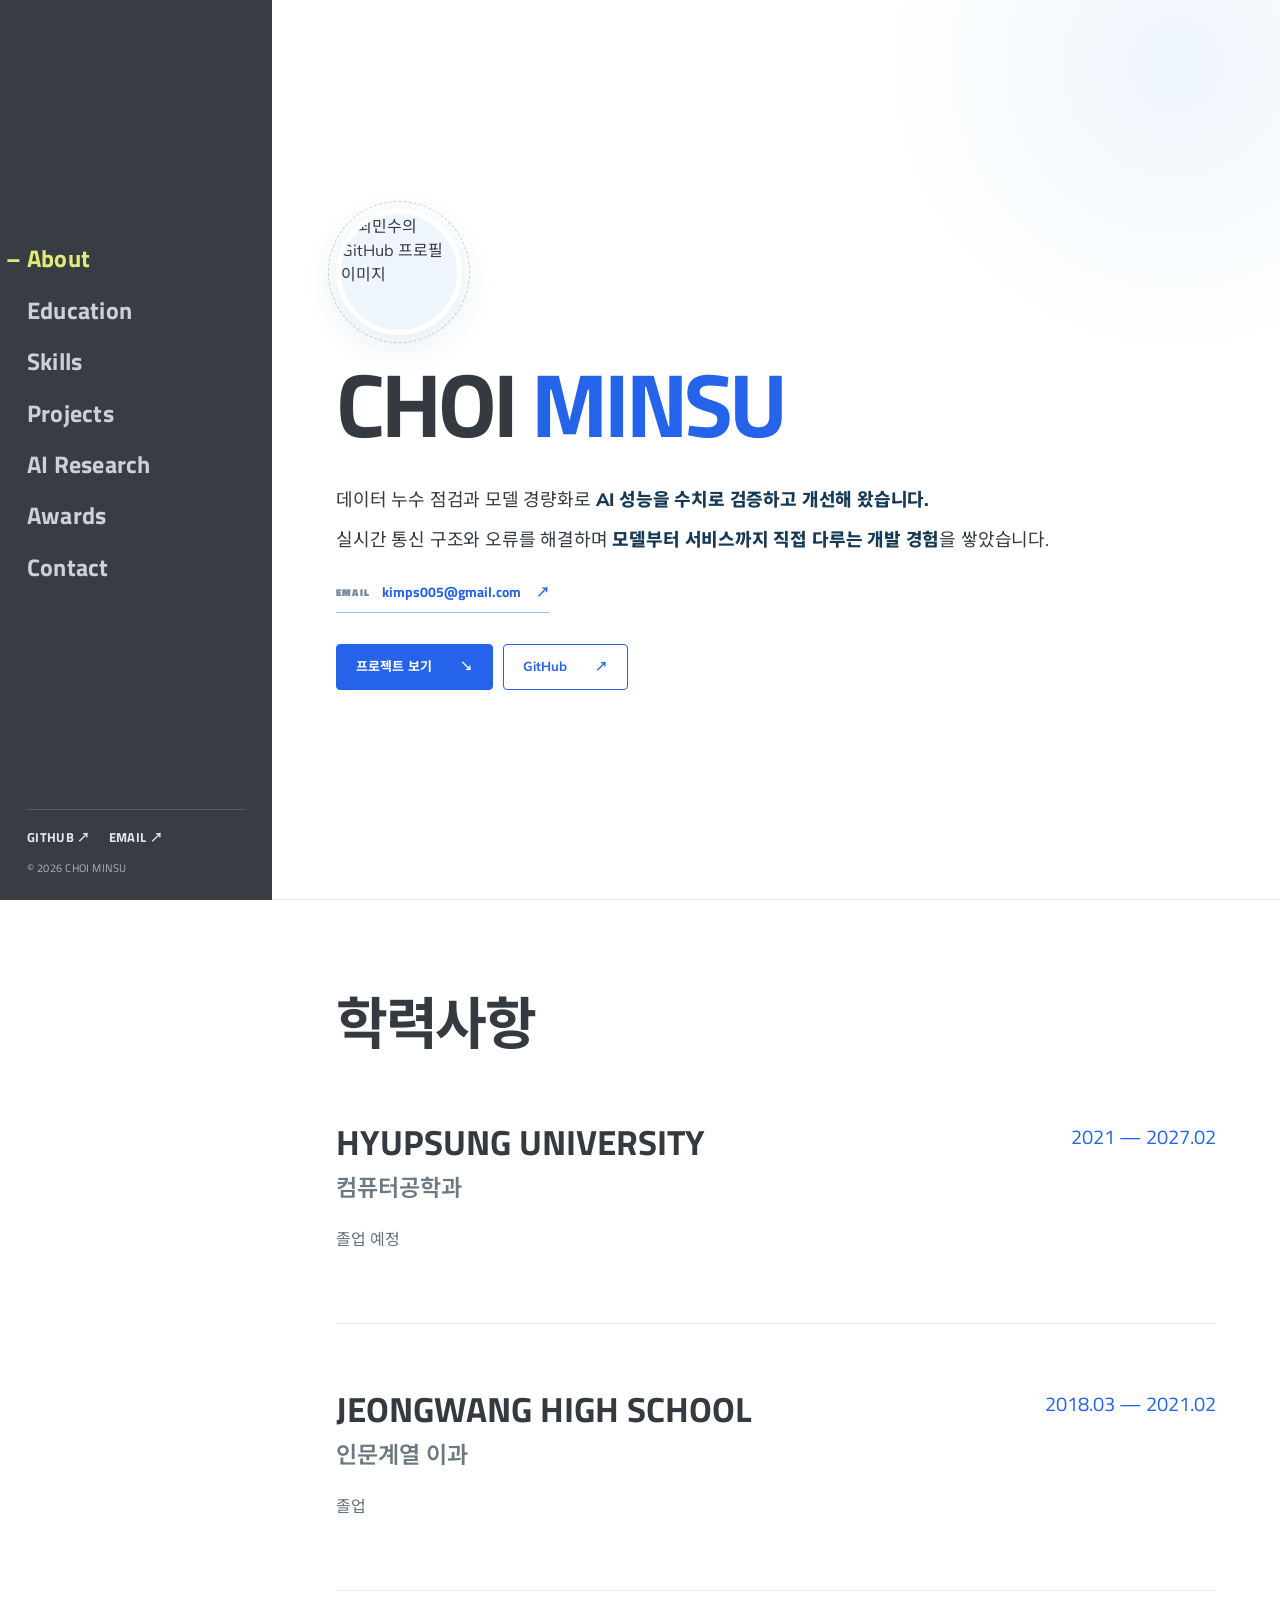
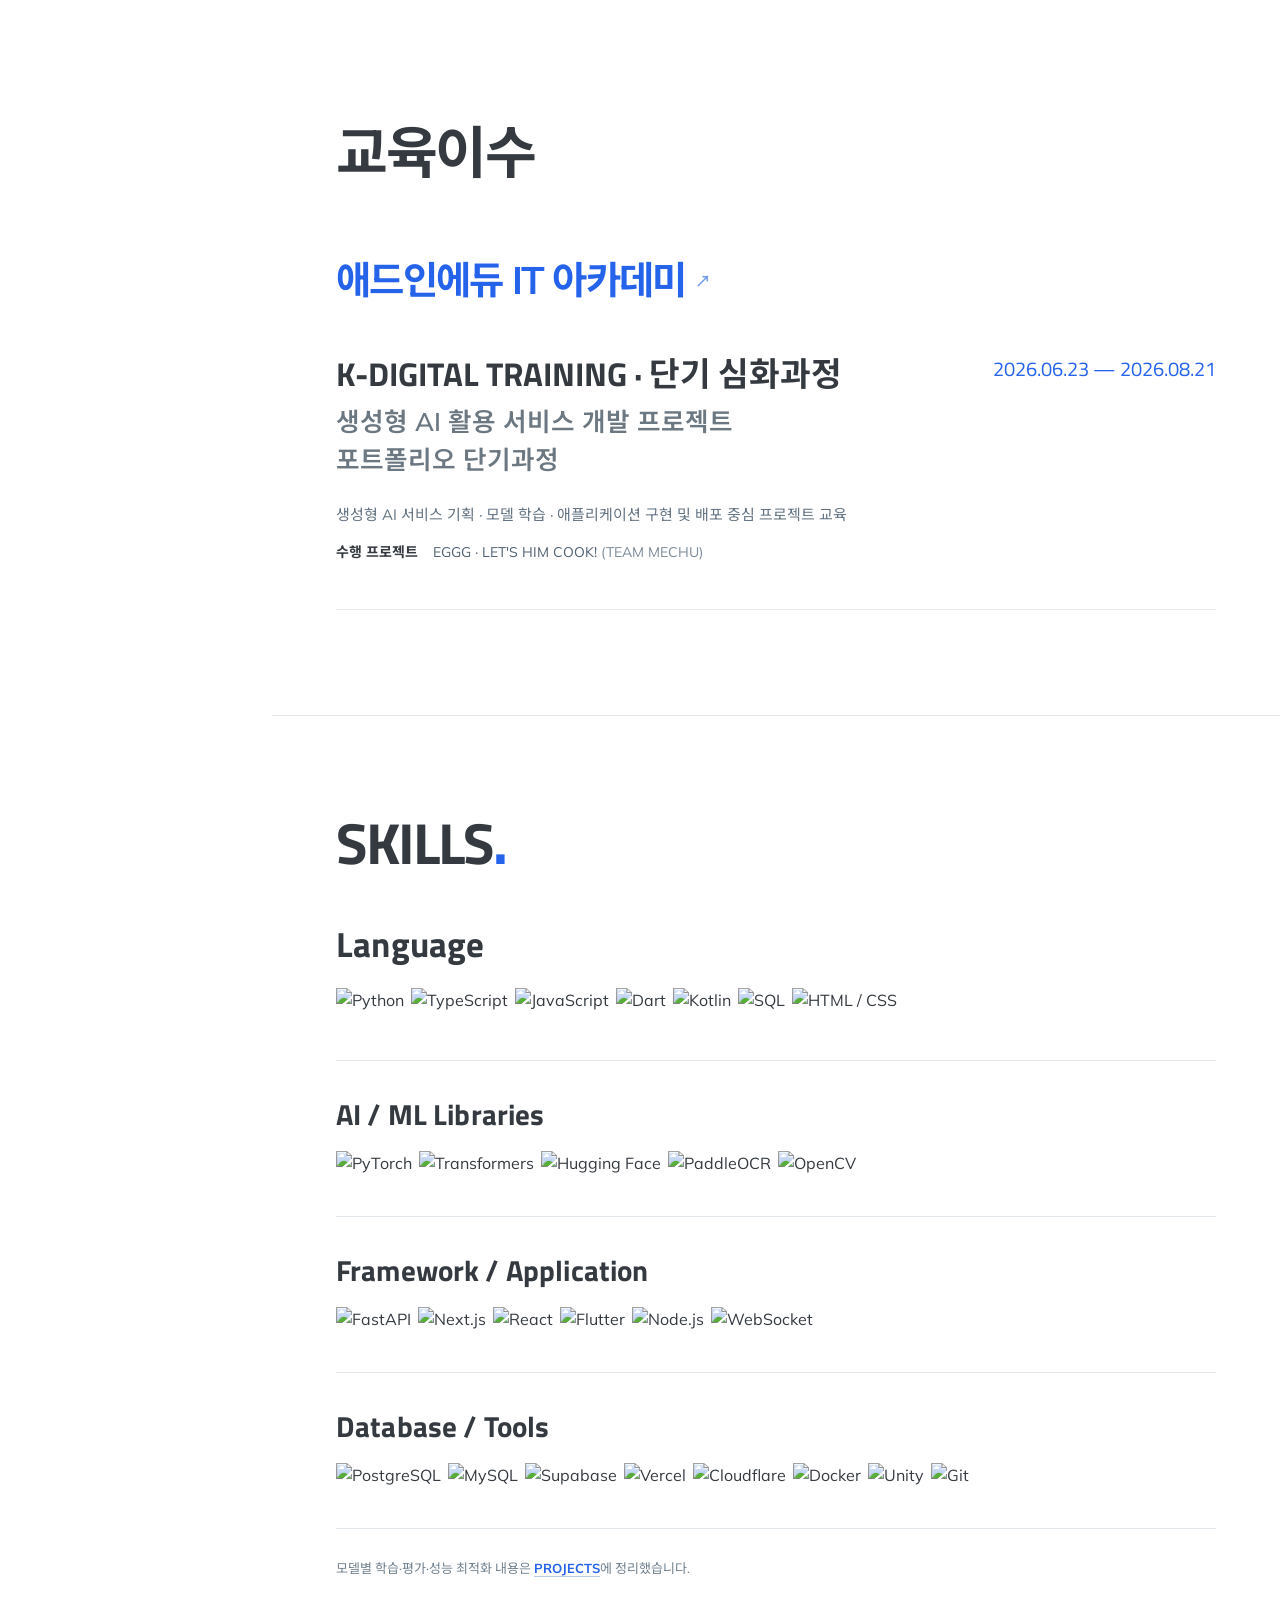
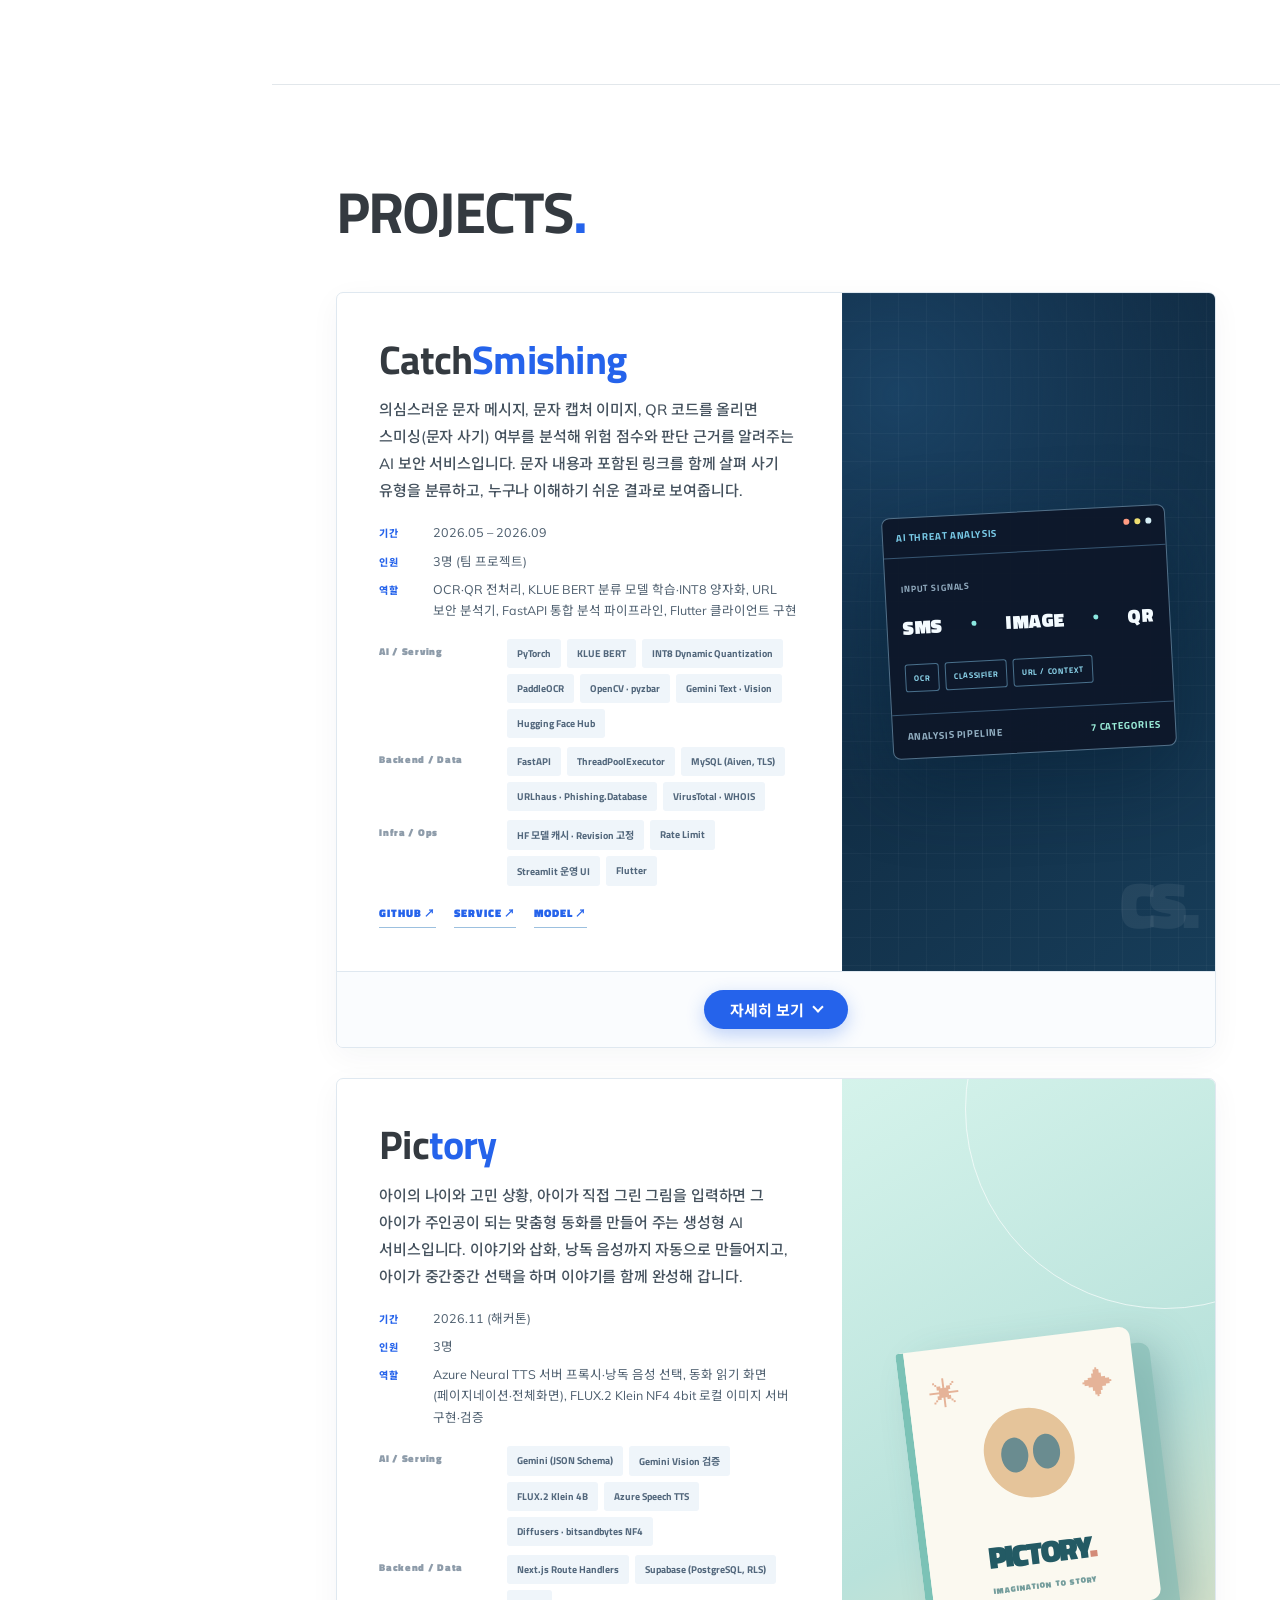
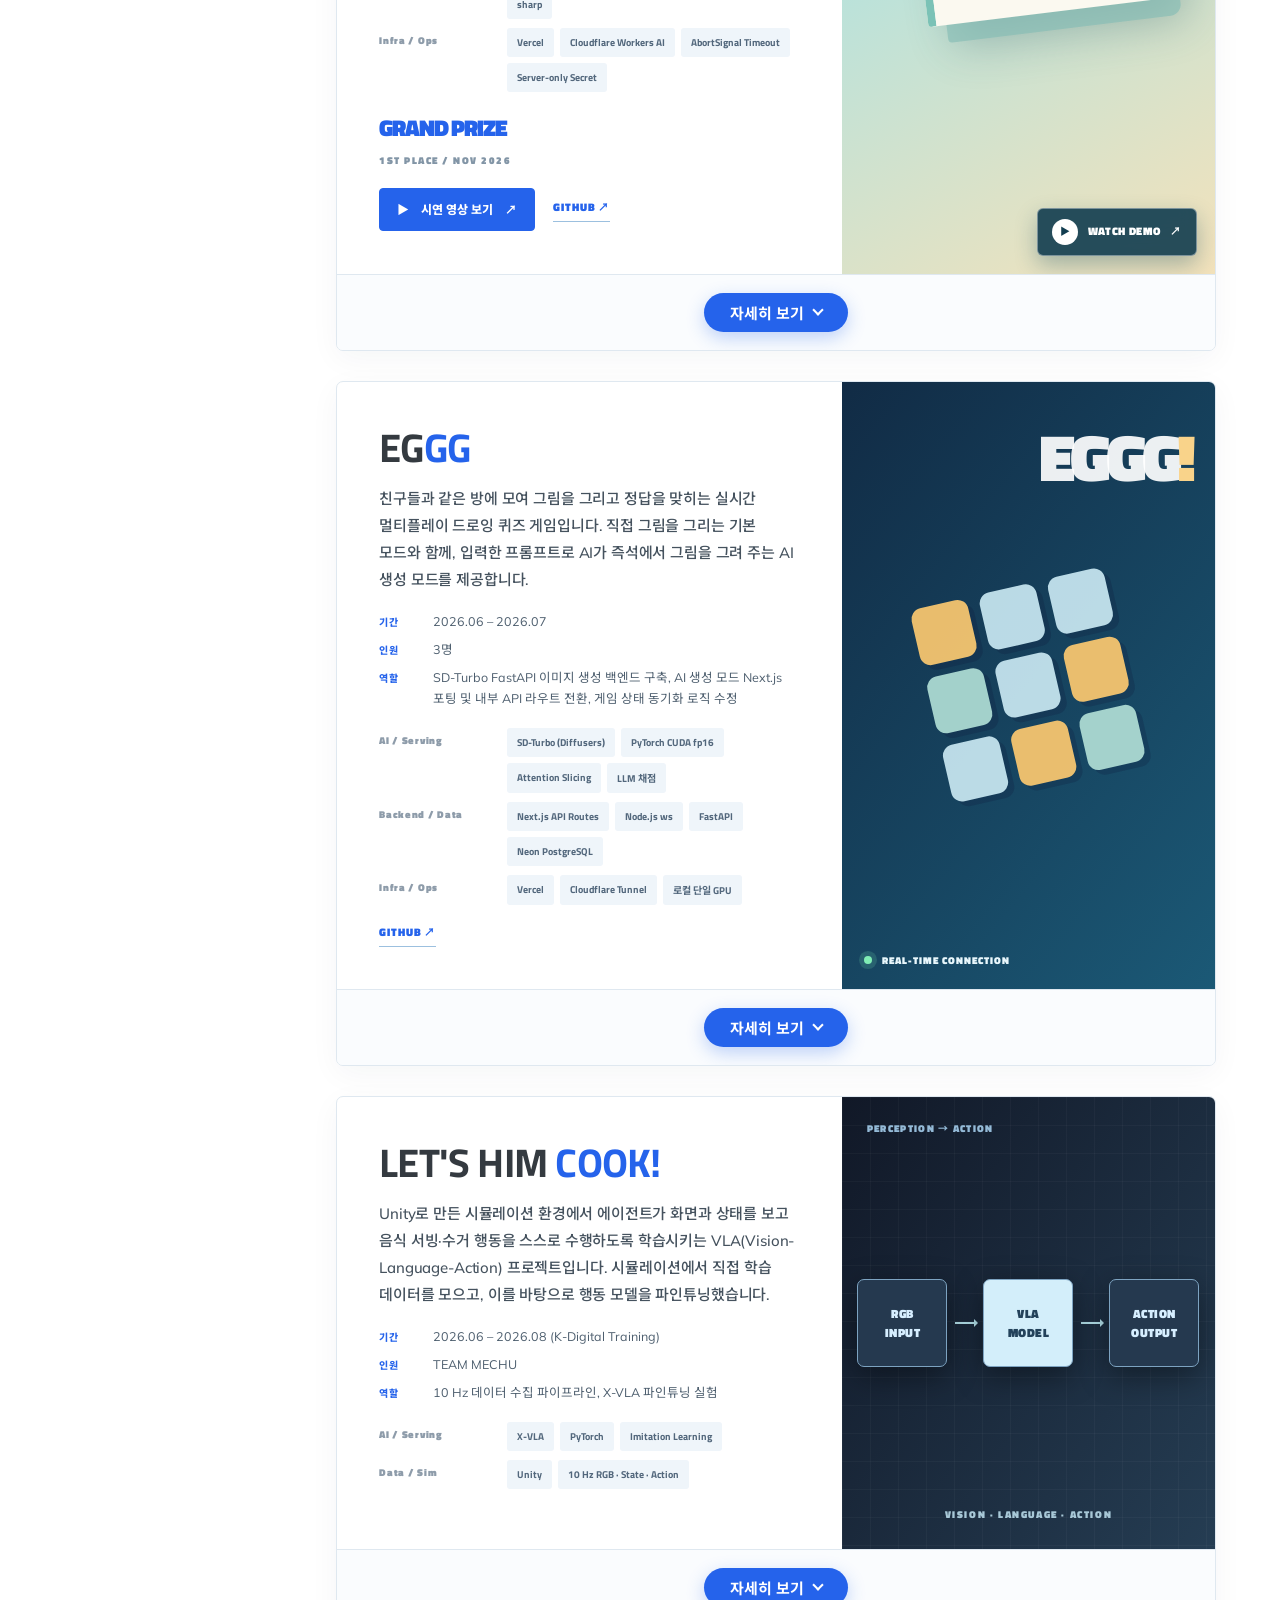
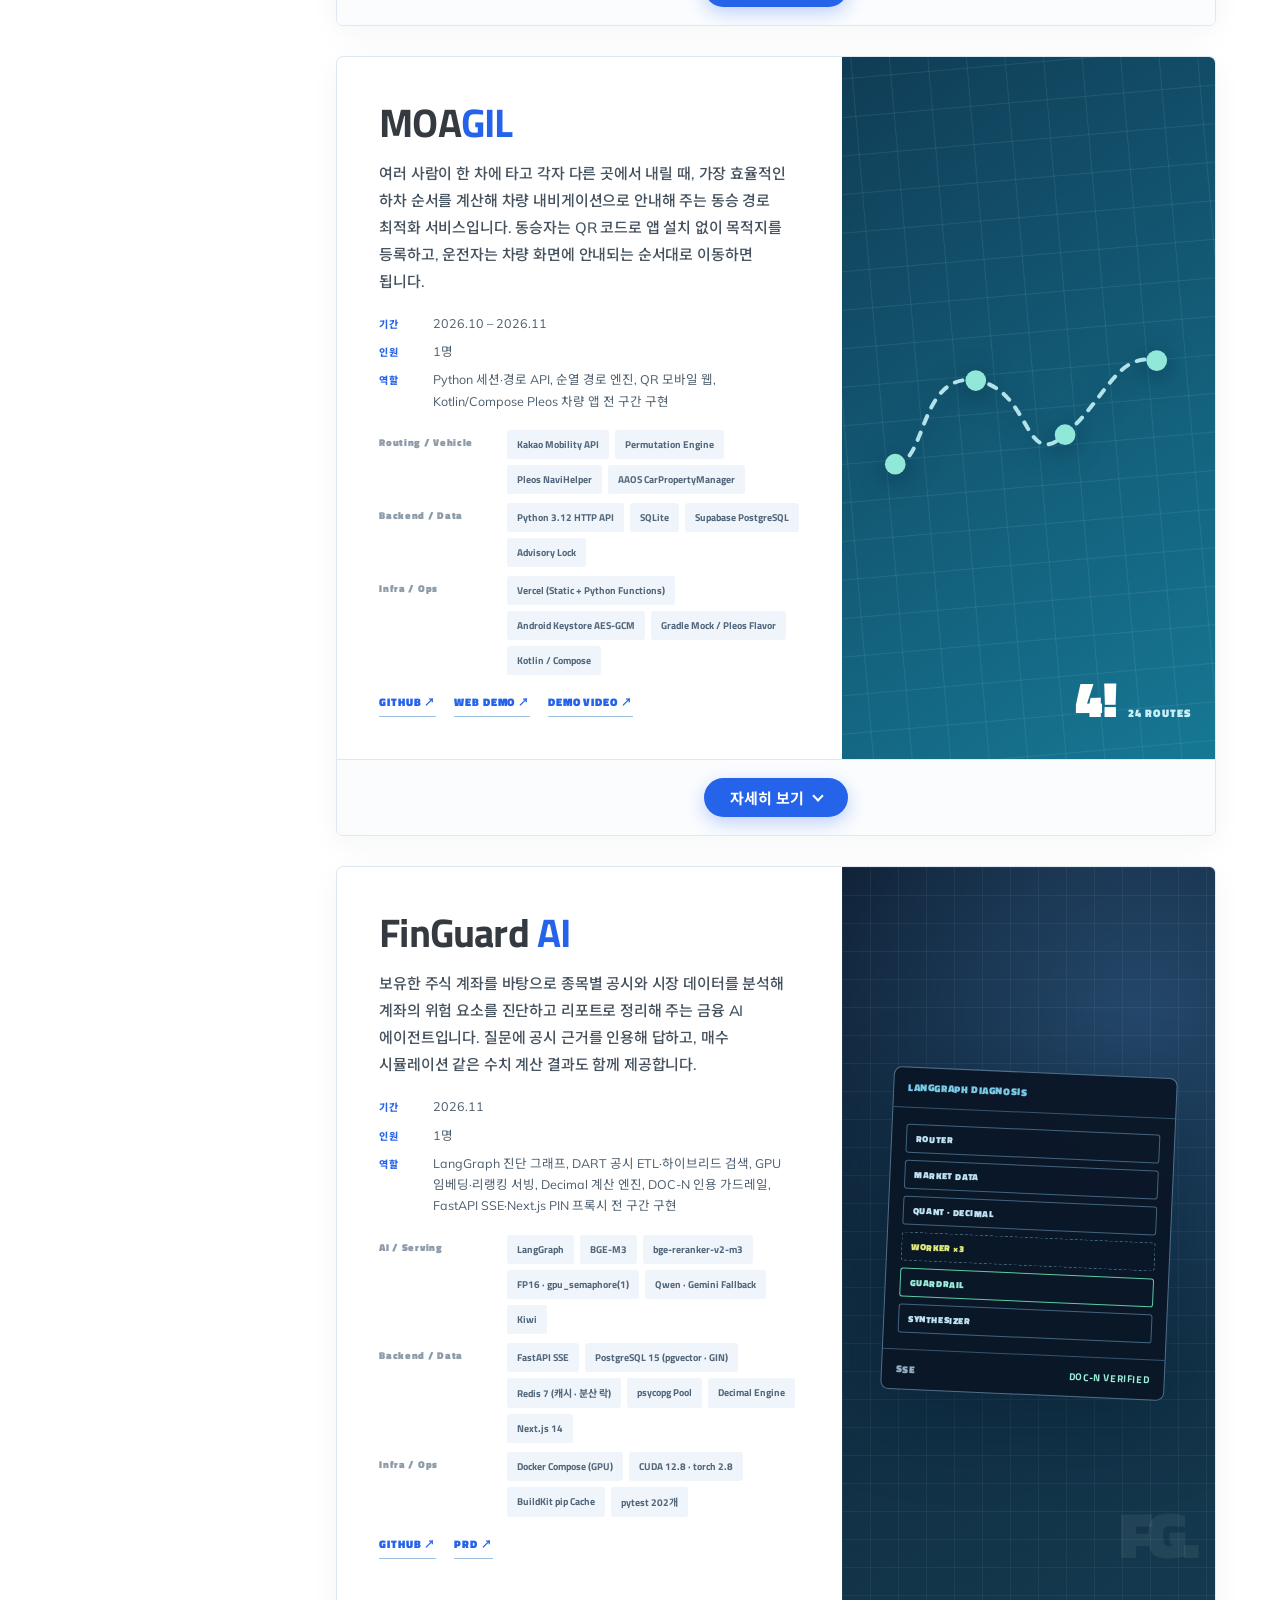
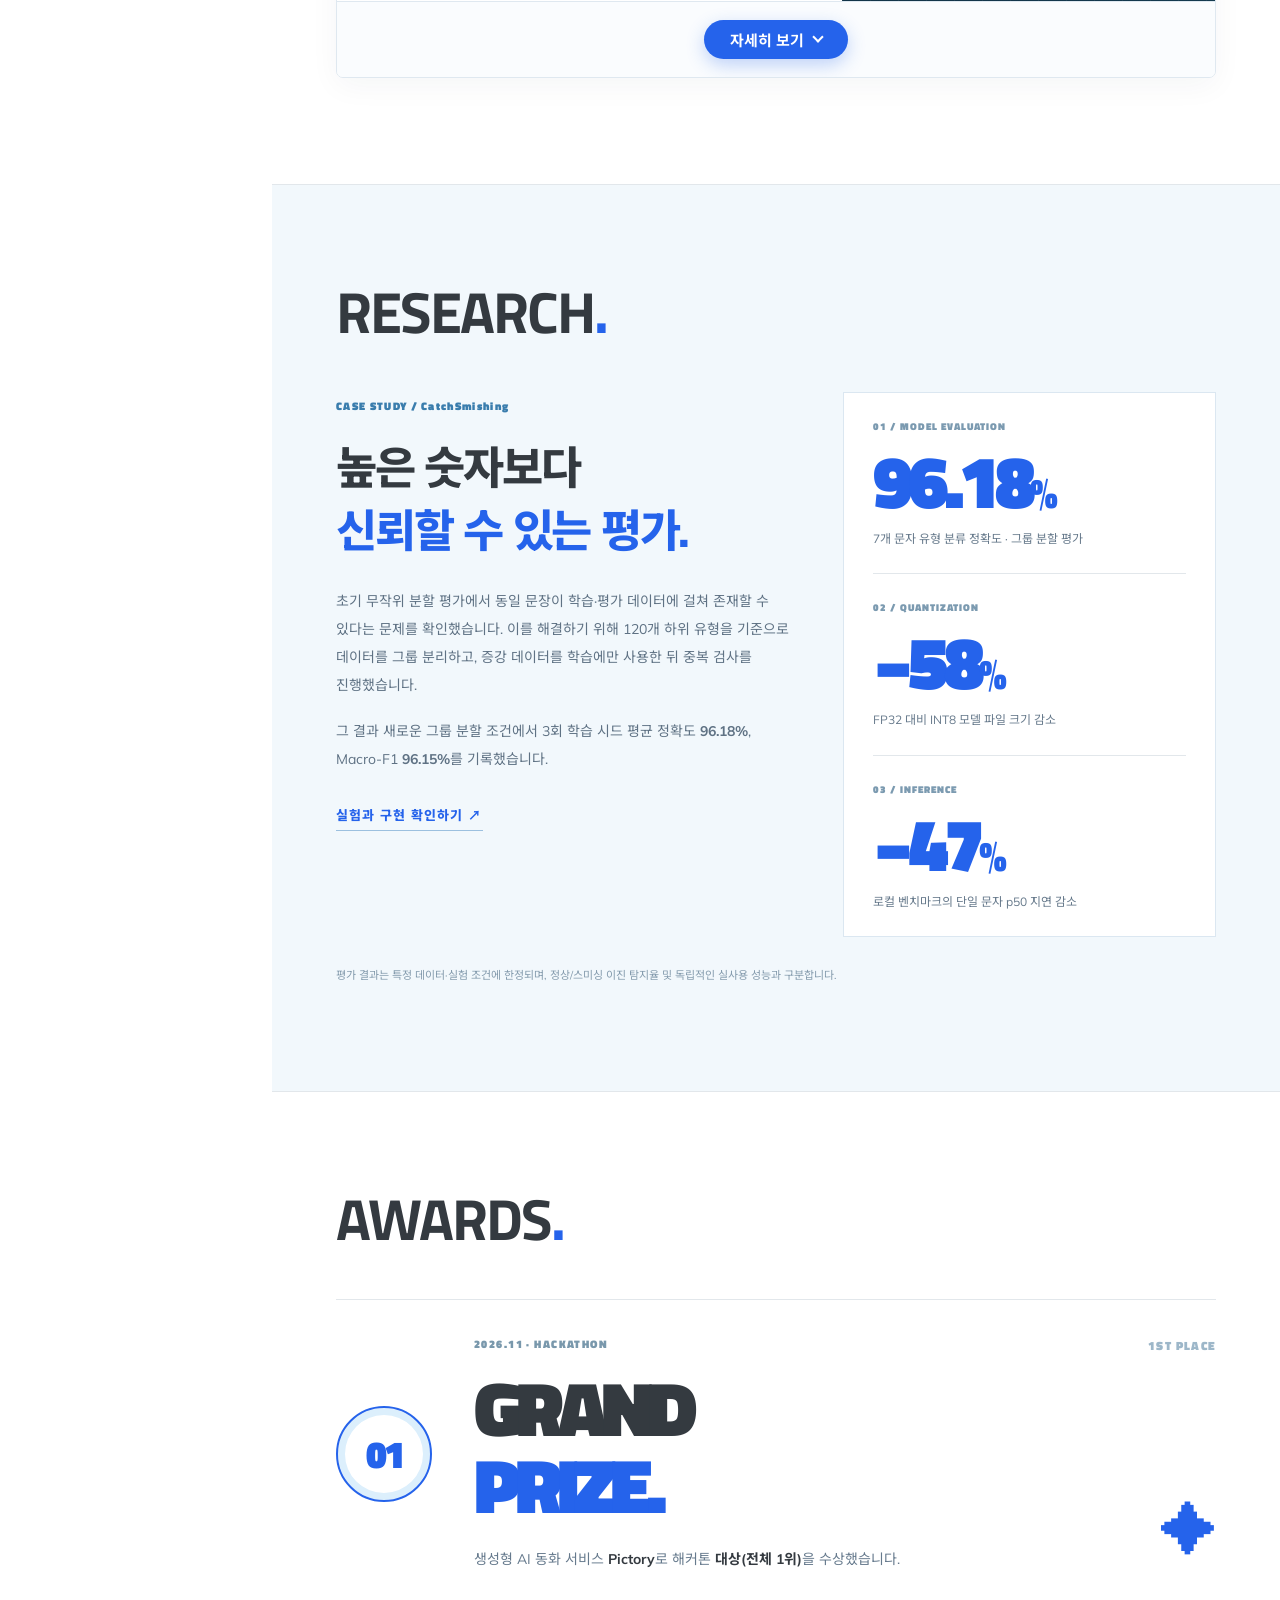
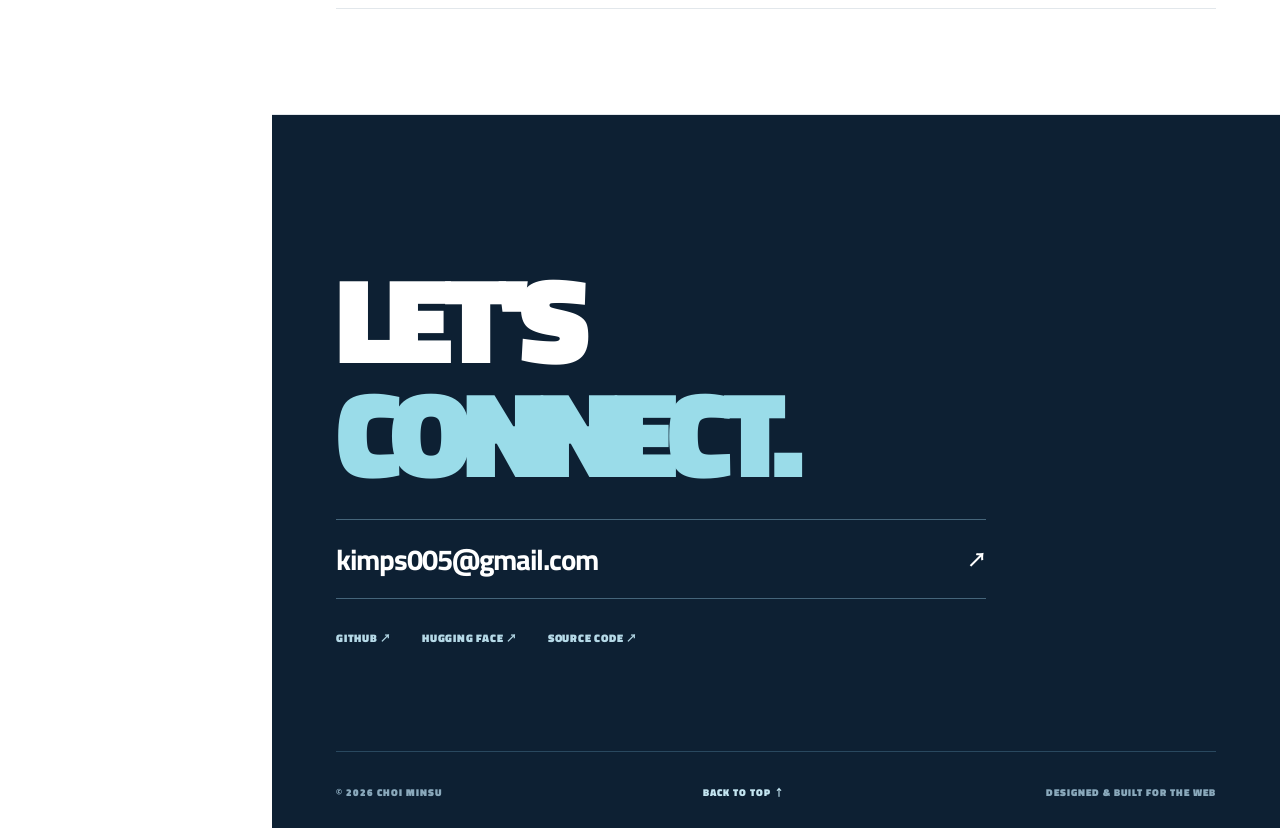
==== commit 5eed41f7: "Simplify project cards: plain descriptions, move tech details into 자세히 보기 - Remove category/label ro" ====
--- a/docs/index.html
+++ b/docs/index.html
@@ -165,9 +165,8 @@
 
       <article class="project-card project-card-featured reveal">
         <div class="project-info">
-          <div class="project-head"><span class="project-index">01 / AI SECURITY</span><span class="project-year">GRADUATION PROJECT</span></div>
           <h3>Catch<span>Smishing</span></h3>
-          <p class="project-lead">OCR · KLUE BERT INT8 · URL 위협 인텔리전스 · Gemini 결합 멀티모달 스미싱 분석 파이프라인 — CPU 추론 p50 지연 47% 단축, 외부 AI 장애 시에도 응답 유지</p>
+          <p class="project-lead">의심스러운 문자 메시지, 문자 캡처 이미지, QR 코드를 올리면 스미싱(문자 사기) 여부를 분석해 위험 점수와 판단 근거를 알려주는 AI 보안 서비스입니다. 문자 내용과 포함된 링크를 함께 살펴 사기 유형을 분류하고, 누구나 이해하기 쉬운 결과로 보여줍니다.</p>
           <dl class="project-meta">
             <div><dt>기간</dt><dd>2026.05 – 2026.09</dd></div>
             <div><dt>인원</dt><dd>3명 (팀 프로젝트)</dd></div>
@@ -178,12 +177,6 @@
             <div class="stack-row"><span class="stack-label">Backend / Data</span><div class="tech-chips"><span>FastAPI</span><span>ThreadPoolExecutor</span><span>MySQL (Aiven, TLS)</span><span>URLhaus · Phishing.Database</span><span>VirusTotal · WHOIS</span></div></div>
             <div class="stack-row"><span class="stack-label">Infra / Ops</span><div class="tech-chips"><span>HF 모델 캐시 · Revision 고정</span><span>Rate Limit</span><span>Streamlit 운영 UI</span><span>Flutter</span></div></div>
           </div>
-          <div class="project-metrics">
-            <div><strong>−58%</strong><span>모델 파일 426.58 → 178.56 MiB</span></div>
-            <div><strong>−47%</strong><span>p50 지연 370.97 → 196.40 ms</span></div>
-            <div><strong>−51%</strong><span>p95 지연 449.58 → 220.32 ms</span></div>
-          </div>
-          <p class="metric-note">FP32 대비 INT8 동적 양자화 로컬 벤치마크(생성형 SMS 2,800건) 기준이며 실사용 탐지 성능과 구분합니다.</p>
           <div class="project-links">
             <a href="https://github.com/kimps005/CatchSmishing" target="_blank" rel="noopener noreferrer">GITHUB ↗</a>
             <a href="https://catchsmishing.com" target="_blank" rel="noopener noreferrer">SERVICE ↗</a>
@@ -200,8 +193,18 @@
           <div class="visual-watermark">CS.</div>
         </div>
         <details class="project-detail">
-          <summary><span class="detail-title">ENGINEERING DETAILS</span><span class="detail-hint">Architecture · Trade-offs · Troubleshooting · Next Step</span></summary>
+          <summary><span class="detail-title"><span class="detail-open-label">자세히 보기</span><span class="detail-close-label">접기</span><i class="detail-chevron" aria-hidden="true"></i></span></summary>
           <div class="detail-body">
+            <section class="detail-block">
+              <h4><b>00</b> Technical Summary &amp; Key Results</h4>
+              <p class="detail-summary">OCR · KLUE BERT INT8 · URL 위협 인텔리전스 · Gemini 결합 멀티모달 스미싱 분석 파이프라인 — CPU 추론 p50 지연 47% 단축, 외부 AI 장애 시에도 응답 유지</p>
+              <div class="project-metrics">
+                <div><strong>−58%</strong><span>모델 파일 426.58 → 178.56 MiB</span></div>
+                <div><strong>−47%</strong><span>p50 지연 370.97 → 196.40 ms</span></div>
+                <div><strong>−51%</strong><span>p95 지연 449.58 → 220.32 ms</span></div>
+              </div>
+              <p class="metric-note">FP32 대비 INT8 동적 양자화 로컬 벤치마크(생성형 SMS 2,800건) 기준이며 실사용 탐지 성능과 구분합니다.</p>
+            </section>
             <section class="detail-block">
               <h4><b>01</b> System Architecture &amp; Data Flow</h4>
               <ol class="flow" aria-label="CatchSmishing 데이터 흐름">
@@ -266,9 +269,8 @@
 
       <article class="project-card reveal">
         <div class="project-info">
-          <div class="project-head"><span class="project-index">02 / GENERATIVE AI</span><span class="project-year">2026 · GRAND PRIZE</span></div>
           <h3>Pic<span>tory</span></h3>
-          <p class="project-lead">Gemini 구조화 출력 · FLUX.2 삽화 · Azure Neural TTS 결합 동화 생성 서비스 — 시간 예산 기반 모델 순환과 다단 Fallback으로 생성형 AI 장애 흡수</p>
+          <p class="project-lead">아이의 나이와 고민 상황, 아이가 직접 그린 그림을 입력하면 그 아이가 주인공이 되는 맞춤형 동화를 만들어 주는 생성형 AI 서비스입니다. 이야기와 삽화, 낭독 음성까지 자동으로 만들어지고, 아이가 중간중간 선택을 하며 이야기를 함께 완성해 갑니다.</p>
           <dl class="project-meta">
             <div><dt>기간</dt><dd>2026.11 (해커톤)</dd></div>
             <div><dt>인원</dt><dd>3명</dd></div>
@@ -288,8 +290,12 @@
           <a class="pictory-video-overlay" href="https://www.youtube.com/watch?v=YQvHdezsk_4" target="_blank" rel="noopener noreferrer" aria-label="픽토리 시연 영상 YouTube에서 보기"><span class="pictory-play" aria-hidden="true">▶</span><span>WATCH DEMO</span><span aria-hidden="true">↗</span></a>
         </div>
         <details class="project-detail">
-          <summary><span class="detail-title">ENGINEERING DETAILS</span><span class="detail-hint">Architecture · Trade-offs · Troubleshooting · Next Step</span></summary>
+          <summary><span class="detail-title"><span class="detail-open-label">자세히 보기</span><span class="detail-close-label">접기</span><i class="detail-chevron" aria-hidden="true"></i></span></summary>
           <div class="detail-body">
+            <section class="detail-block">
+              <h4><b>00</b> Technical Summary</h4>
+              <p class="detail-summary">Gemini 구조화 출력 · FLUX.2 삽화 · Azure Neural TTS 결합 동화 생성 서비스 — 시간 예산 기반 모델 순환과 다단 Fallback으로 생성형 AI 장애 흡수</p>
+            </section>
             <section class="detail-block">
               <h4><b>01</b> System Architecture &amp; Data Flow</h4>
               <ol class="flow" aria-label="Pictory 데이터 흐름">
@@ -353,9 +359,8 @@
 
       <article class="project-card reveal">
         <div class="project-info">
-          <div class="project-head"><span class="project-index">03 / REAL-TIME WEB</span><span class="project-year">TEAM PROJECT</span></div>
           <h3>EG<span>GG</span></h3>
-          <p class="project-lead">WebSocket 룸 서버 · 로컬 GPU SD-Turbo 실시간 이미지 생성 결합 멀티플레이 드로잉 퀴즈 — Base64 → URL 전환으로 Vercel 413 페이로드 병목 해소</p>
+          <p class="project-lead">친구들과 같은 방에 모여 그림을 그리고 정답을 맞히는 실시간 멀티플레이 드로잉 퀴즈 게임입니다. 직접 그림을 그리는 기본 모드와 함께, 입력한 프롬프트로 AI가 즉석에서 그림을 그려 주는 AI 생성 모드를 제공합니다.</p>
           <dl class="project-meta">
             <div><dt>기간</dt><dd>2026.06 – 2026.07</dd></div>
             <div><dt>인원</dt><dd>3명</dd></div>
@@ -374,8 +379,12 @@
           <div class="live-title">EGGG<span>!</span></div>
         </div>
         <details class="project-detail">
-          <summary><span class="detail-title">ENGINEERING DETAILS</span><span class="detail-hint">Architecture · Trade-offs · Troubleshooting · Next Step</span></summary>
+          <summary><span class="detail-title"><span class="detail-open-label">자세히 보기</span><span class="detail-close-label">접기</span><i class="detail-chevron" aria-hidden="true"></i></span></summary>
           <div class="detail-body">
+            <section class="detail-block">
+              <h4><b>00</b> Technical Summary</h4>
+              <p class="detail-summary">WebSocket 룸 서버 · 로컬 GPU SD-Turbo 실시간 이미지 생성 결합 멀티플레이 드로잉 퀴즈 — Base64 → URL 전환으로 Vercel 413 페이로드 병목 해소</p>
+            </section>
             <section class="detail-block">
               <h4><b>01</b> System Architecture &amp; Data Flow</h4>
               <ol class="flow" aria-label="EGGG 데이터 흐름">
@@ -441,9 +450,8 @@
 
       <article class="project-card reveal">
         <div class="project-info">
-          <div class="project-head"><span class="project-index">04 / VLA SYSTEMS</span><span class="project-year">TEAM MECHU</span></div>
           <h3>LET'S HIM <span>COOK!</span></h3>
-          <p class="project-lead">Unity 시뮬레이션 10 Hz RGB·상태·행동 데이터 수집 및 X-VLA 파인튜닝 — 규칙 처리 로직과 모델 학습 대상 분리</p>
+          <p class="project-lead">Unity로 만든 시뮬레이션 환경에서 에이전트가 화면과 상태를 보고 음식 서빙·수거 행동을 스스로 수행하도록 학습시키는 VLA(Vision-Language-Action) 프로젝트입니다. 시뮬레이션에서 직접 학습 데이터를 모으고, 이를 바탕으로 행동 모델을 파인튜닝했습니다.</p>
           <dl class="project-meta">
             <div><dt>기간</dt><dd>2026.06 – 2026.08 (K-Digital Training)</dd></div>
             <div><dt>인원</dt><dd>TEAM MECHU</dd></div>
@@ -460,8 +468,12 @@
           <div class="vla-bottom">VISION · LANGUAGE · ACTION</div>
         </div>
         <details class="project-detail">
-          <summary><span class="detail-title">ENGINEERING DETAILS</span><span class="detail-hint">Architecture · Trade-offs</span></summary>
+          <summary><span class="detail-title"><span class="detail-open-label">자세히 보기</span><span class="detail-close-label">접기</span><i class="detail-chevron" aria-hidden="true"></i></span></summary>
           <div class="detail-body">
+            <section class="detail-block">
+              <h4><b>00</b> Technical Summary</h4>
+              <p class="detail-summary">Unity 시뮬레이션 10 Hz RGB·상태·행동 데이터 수집 및 X-VLA 파인튜닝 — 규칙 처리 로직과 모델 학습 대상 분리</p>
+            </section>
             <section class="detail-block">
               <h4><b>01</b> System Architecture &amp; Data Flow</h4>
               <ol class="flow" aria-label="LET'S HIM COOK 데이터 흐름">
@@ -492,9 +504,8 @@
 
       <article class="project-card reveal">
         <div class="project-info">
-          <div class="project-head"><span class="project-index">05 / ROUTE OPTIMIZATION</span><span class="project-year">IN-VEHICLE APP CONTEST</span></div>
           <h3>MOA<span>GIL</span></h3>
-          <p class="project-lead">Kakao Mobility 실시간 시간·거리 행렬 기반 동승자 하차 순서 최적화 — 24개 순서 비교를 행렬 1회 조회 후 로컬 연산으로 처리해 외부 API 호출 축소</p>
+          <p class="project-lead">여러 사람이 한 차에 타고 각자 다른 곳에서 내릴 때, 가장 효율적인 하차 순서를 계산해 차량 내비게이션으로 안내해 주는 동승 경로 최적화 서비스입니다. 동승자는 QR 코드로 앱 설치 없이 목적지를 등록하고, 운전자는 차량 화면에 안내되는 순서대로 이동하면 됩니다.</p>
           <dl class="project-meta">
             <div><dt>기간</dt><dd>2026.10 – 2026.11</dd></div>
             <div><dt>인원</dt><dd>1명</dd></div>
@@ -517,8 +528,12 @@
           <div class="route-counter"><b>4!</b><span>24 ROUTES</span></div>
         </div>
         <details class="project-detail">
-          <summary><span class="detail-title">ENGINEERING DETAILS</span><span class="detail-hint">Architecture · Trade-offs · Troubleshooting · Next Step</span></summary>
+          <summary><span class="detail-title"><span class="detail-open-label">자세히 보기</span><span class="detail-close-label">접기</span><i class="detail-chevron" aria-hidden="true"></i></span></summary>
           <div class="detail-body">
+            <section class="detail-block">
+              <h4><b>00</b> Technical Summary</h4>
+              <p class="detail-summary">Kakao Mobility 실시간 시간·거리 행렬 기반 동승자 하차 순서 최적화 — 24개 순서 비교를 행렬 1회 조회 후 로컬 연산으로 처리해 외부 API 호출 축소</p>
+            </section>
             <section class="detail-block">
               <h4><b>01</b> System Architecture &amp; Data Flow</h4>
               <ol class="flow" aria-label="MOAGIL 데이터 흐름">
@@ -584,9 +599,8 @@
 
       <article class="project-card reveal">
         <div class="project-info">
-          <div class="project-head"><span class="project-index">06 / FINANCIAL AI AGENT</span><span class="project-year">PERSONAL PROJECT</span></div>
           <h3>FinGuard <span>AI</span></h3>
-          <p class="project-lead">LangGraph · pgvector 하이브리드 RAG · Decimal 엔진 기반 주식 계좌 진단 — 8GB VRAM 단일 GPU에 bge-m3·reranker FP16 상주, LLM·데이터 소스 장애 시에도 SSE 정상 종료</p>
+          <p class="project-lead">보유한 주식 계좌를 바탕으로 종목별 공시와 시장 데이터를 분석해 계좌의 위험 요소를 진단하고 리포트로 정리해 주는 금융 AI 에이전트입니다. 질문에 공시 근거를 인용해 답하고, 매수 시뮬레이션 같은 수치 계산 결과도 함께 제공합니다.</p>
           <dl class="project-meta">
             <div><dt>기간</dt><dd>2026.11</dd></div>
             <div><dt>인원</dt><dd>1명</dd></div>
@@ -611,8 +625,12 @@
           <div class="visual-watermark">FG.</div>
         </div>
         <details class="project-detail">
-          <summary><span class="detail-title">ENGINEERING DETAILS</span><span class="detail-hint">Architecture · Trade-offs · Troubleshooting · Next Step</span></summary>
+          <summary><span class="detail-title"><span class="detail-open-label">자세히 보기</span><span class="detail-close-label">접기</span><i class="detail-chevron" aria-hidden="true"></i></span></summary>
           <div class="detail-body">
+            <section class="detail-block">
+              <h4><b>00</b> Technical Summary</h4>
+              <p class="detail-summary">LangGraph · pgvector 하이브리드 RAG · Decimal 엔진 기반 주식 계좌 진단 — 8GB VRAM 단일 GPU에 bge-m3·reranker FP16 상주, LLM·데이터 소스 장애 시에도 SSE 정상 종료</p>
+            </section>
             <section class="detail-block">
               <h4><b>01</b> System Architecture &amp; Data Flow</h4>
               <ol class="flow" aria-label="FinGuard AI 데이터 흐름">
--- a/docs/styles.css
+++ b/docs/styles.css
@@ -153,9 +153,9 @@
 .project-head{display:flex;flex-wrap:wrap;gap:10px 20px;align-items:center;justify-content:space-between;width:100%;font:800 10px/1.5 var(--display);letter-spacing:.09em}
 .project-index{color:var(--primary)}
 .project-year{color:#8E9CAA}
-.project-info h3{font:700 clamp(33px,3.1vw,44px)/1.18 var(--display);letter-spacing:-.02em;margin:25px 0 12px}
+.project-info h3{font:700 clamp(33px,3.1vw,44px)/1.18 var(--display);letter-spacing:-.02em;margin:0 0 14px}
 .project-info h3 span{color:var(--primary)}
-.project-lead{font-size:16px;font-weight:700;line-height:1.65;letter-spacing:-.02em;word-break:keep-all;margin:0 0 14px;max-width:680px}
+.project-lead{font-size:15px;font-weight:500;line-height:1.8;letter-spacing:-.01em;color:#45525E;word-break:keep-all;margin:0 0 18px;max-width:680px}
 .project-description{font-size:13px;line-height:1.95;color:#647487;max-width:670px;word-break:keep-all;margin:0 0 22px}
 .tech-chips{display:flex;flex-wrap:wrap;gap:6px;margin:0 0 20px}
 .tech-chips span{font:700 10px var(--display);color:#52677C;background:#EFF5FA;padding:7px 10px;border-radius:3px}
@@ -380,12 +380,22 @@
 .stack-label{font:800 10px/2.6 var(--display);letter-spacing:.07em;color:#8E9CAA;white-space:nowrap}
 .stack-row .tech-chips{margin:0}
 .project-detail{grid-column:1/-1;order:2;border-top:1px solid #DFE8F0;background:#FAFCFE}
-.project-detail>summary{list-style:none;cursor:pointer;display:flex;flex-wrap:wrap;align-items:center;justify-content:space-between;gap:8px 18px;padding:17px clamp(28px,3.3vw,45px);font:800 11px var(--display);letter-spacing:.09em;color:var(--primary)}
+.project-detail>summary{list-style:none;cursor:pointer;display:flex;justify-content:center;align-items:center;padding:18px clamp(28px,3.3vw,45px)}
 .project-detail>summary::-webkit-details-marker{display:none}
-.project-detail>summary .detail-title::before{content:"+";display:inline-block;width:18px;font-size:15px}
-.project-detail[open]>summary .detail-title::before{content:"−"}
-.project-detail>summary:hover{background:#F2F7FC}
-.project-detail>summary:focus-visible{outline:3px solid var(--primary);outline-offset:-3px}
+.project-detail>summary:focus-visible{outline:none}
+.project-detail>summary:focus-visible .detail-title{outline:3px solid #93C5FD;outline-offset:3px}
+.detail-title{display:inline-flex;align-items:center;gap:10px;padding:12px 26px;border-radius:999px;background:var(--primary);color:#fff;font:700 15px/1 "Noto Sans KR",var(--body);letter-spacing:-.01em;box-shadow:0 6px 18px rgba(37,99,235,.28);transition:background .18s,transform .18s,box-shadow .18s}
+.project-detail>summary:hover .detail-title{background:var(--primary-dark);transform:translateY(-1px);box-shadow:0 10px 24px rgba(37,99,235,.34)}
+.detail-chevron{width:8px;height:8px;border-right:2px solid currentColor;border-bottom:2px solid currentColor;transform:translateY(-2px) rotate(45deg);transition:transform .2s}
+.project-detail[open] .detail-chevron{transform:translateY(2px) rotate(-135deg)}
+.detail-close-label{display:none}
+.project-detail[open] .detail-open-label{display:none}
+.project-detail[open] .detail-close-label{display:inline}
+.project-detail[open] .detail-title{background:#fff;color:var(--primary);box-shadow:inset 0 0 0 2px var(--primary)}
+.project-detail[open]>summary:hover .detail-title{background:var(--primary-soft);color:var(--primary-dark);box-shadow:inset 0 0 0 2px var(--primary-dark)}
+.detail-summary{font-size:14px;font-weight:700;line-height:1.7;color:#26323D;word-break:keep-all;margin:0 0 12px}
+.detail-block .project-metrics{margin-top:6px}
+.detail-block .metric-note{margin-bottom:0}
 .detail-hint{font:700 10px var(--display);letter-spacing:.06em;color:#8E9CAA}
 .detail-body{padding:6px clamp(28px,3.3vw,45px) 34px;display:grid;gap:30px}
 .detail-block h4{font:800 15px var(--display);letter-spacing:.01em;color:var(--ink);margin:0 0 14px;padding-bottom:10px;border-bottom:1px solid var(--line)}
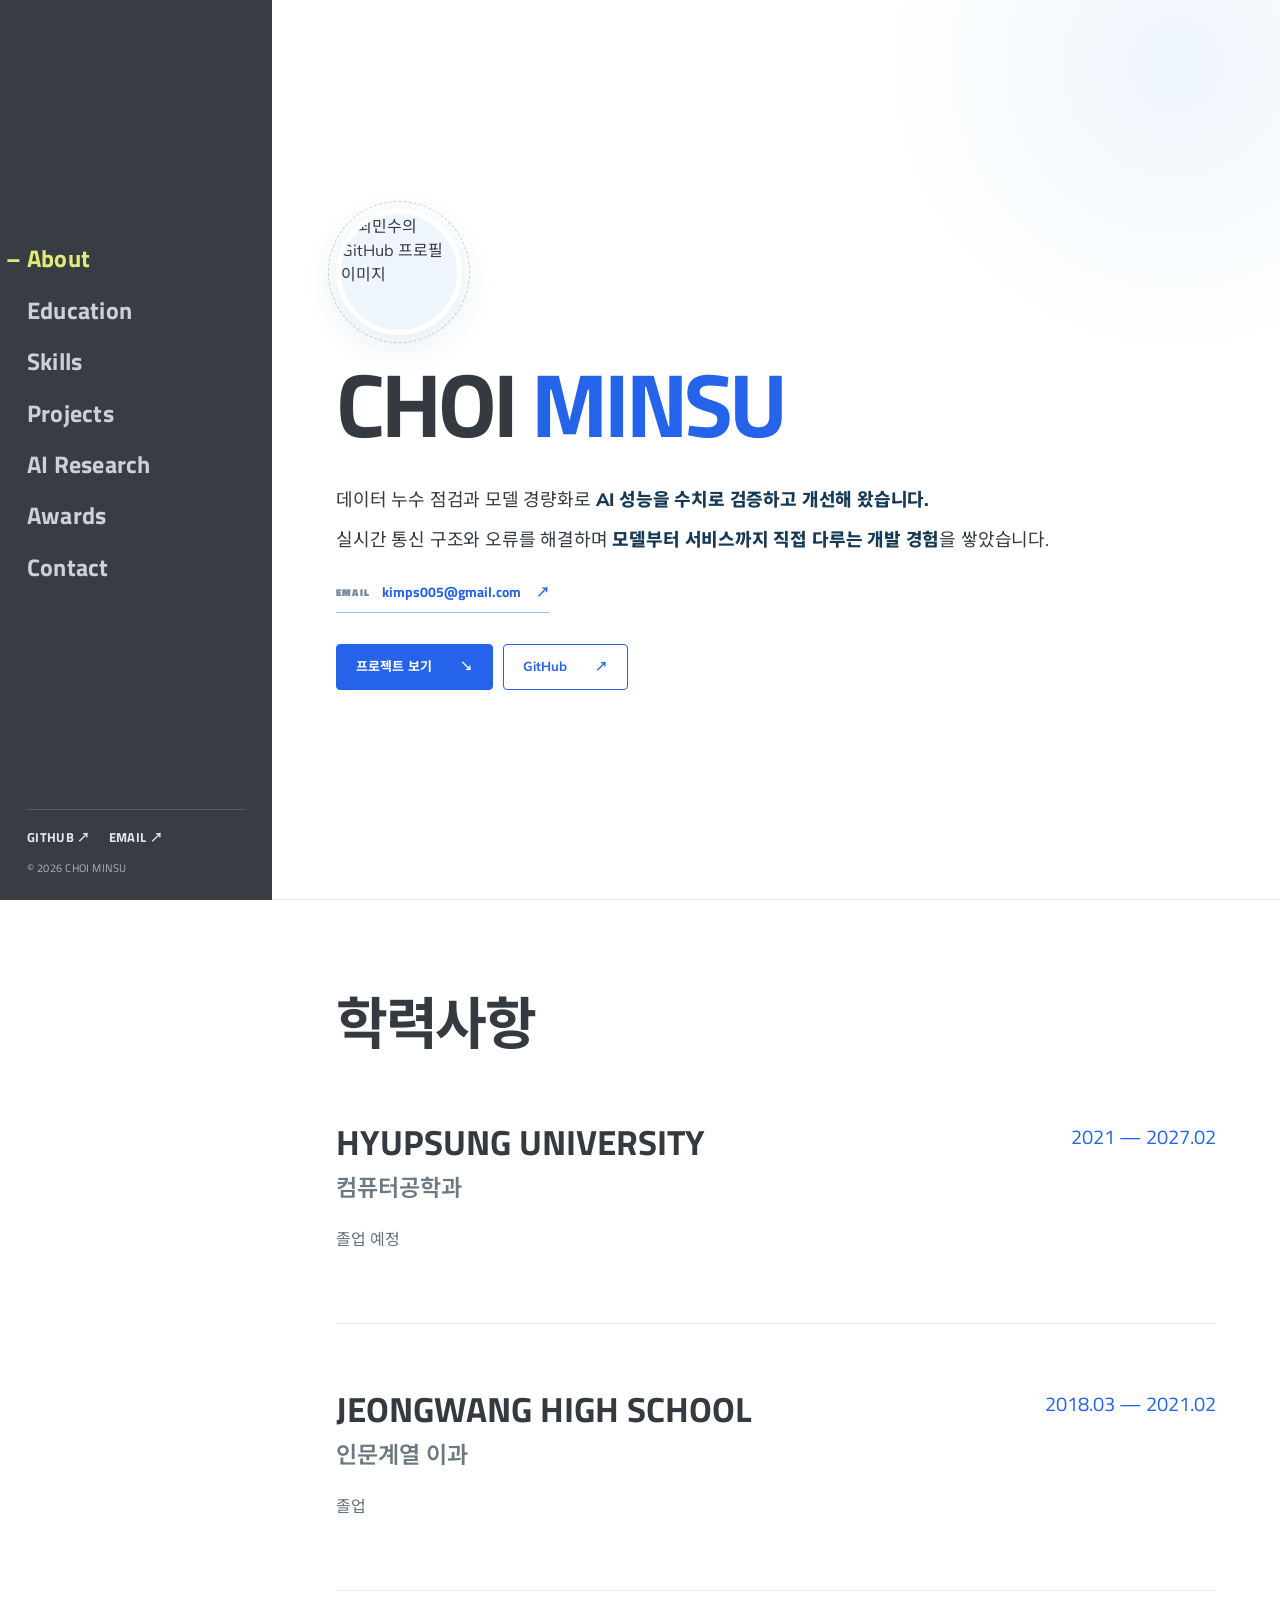
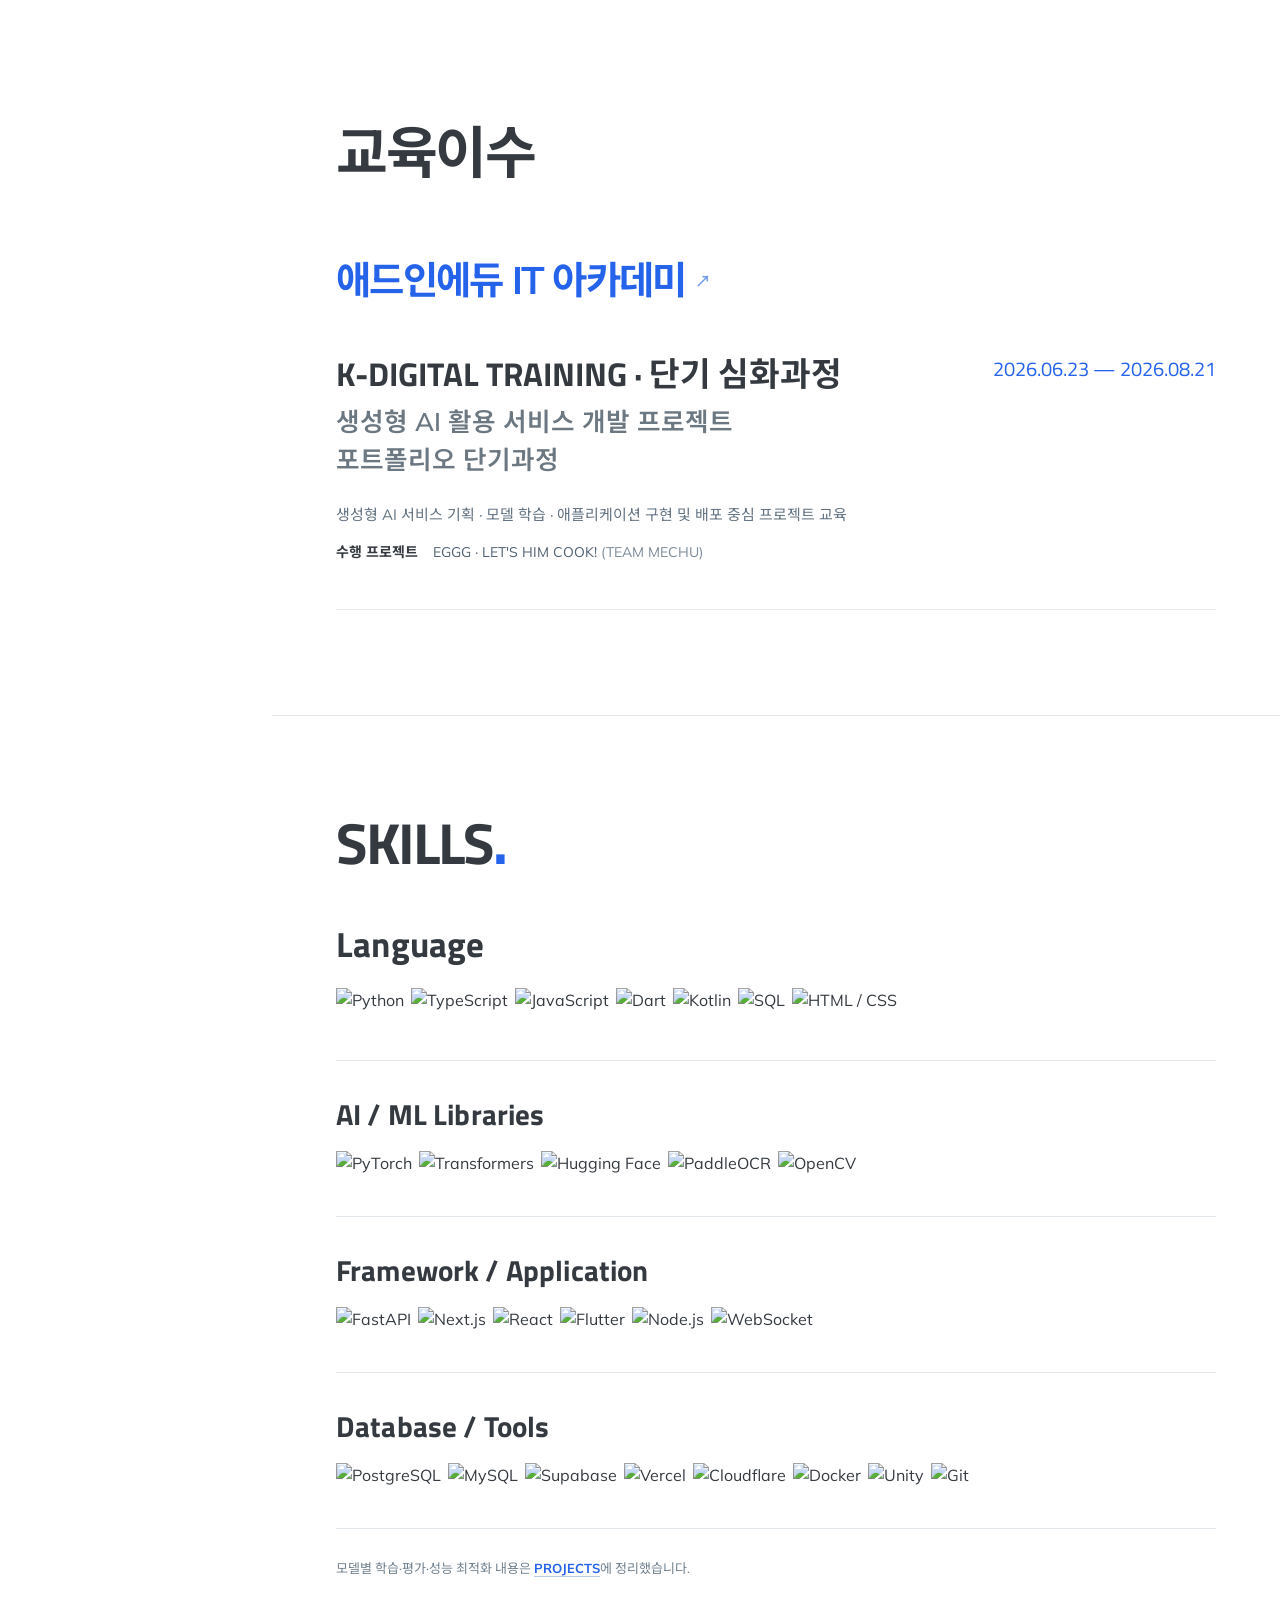
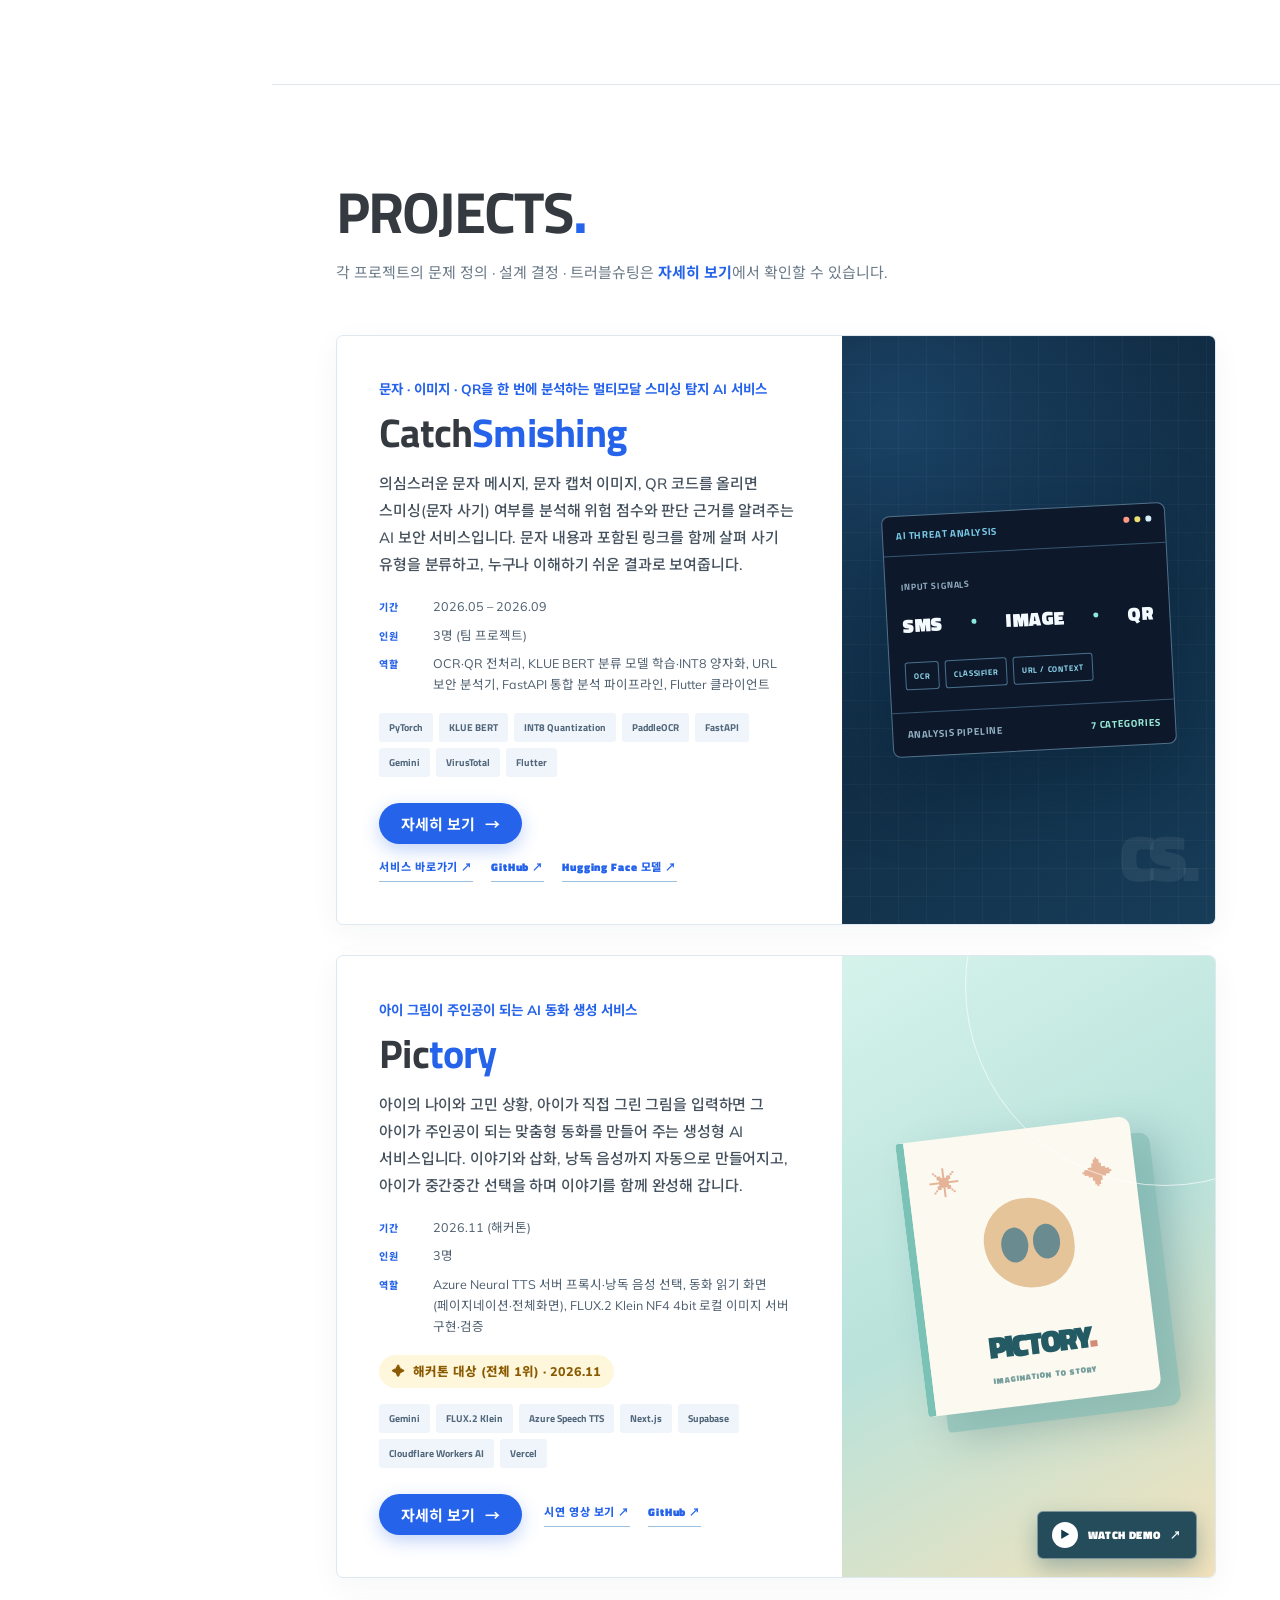
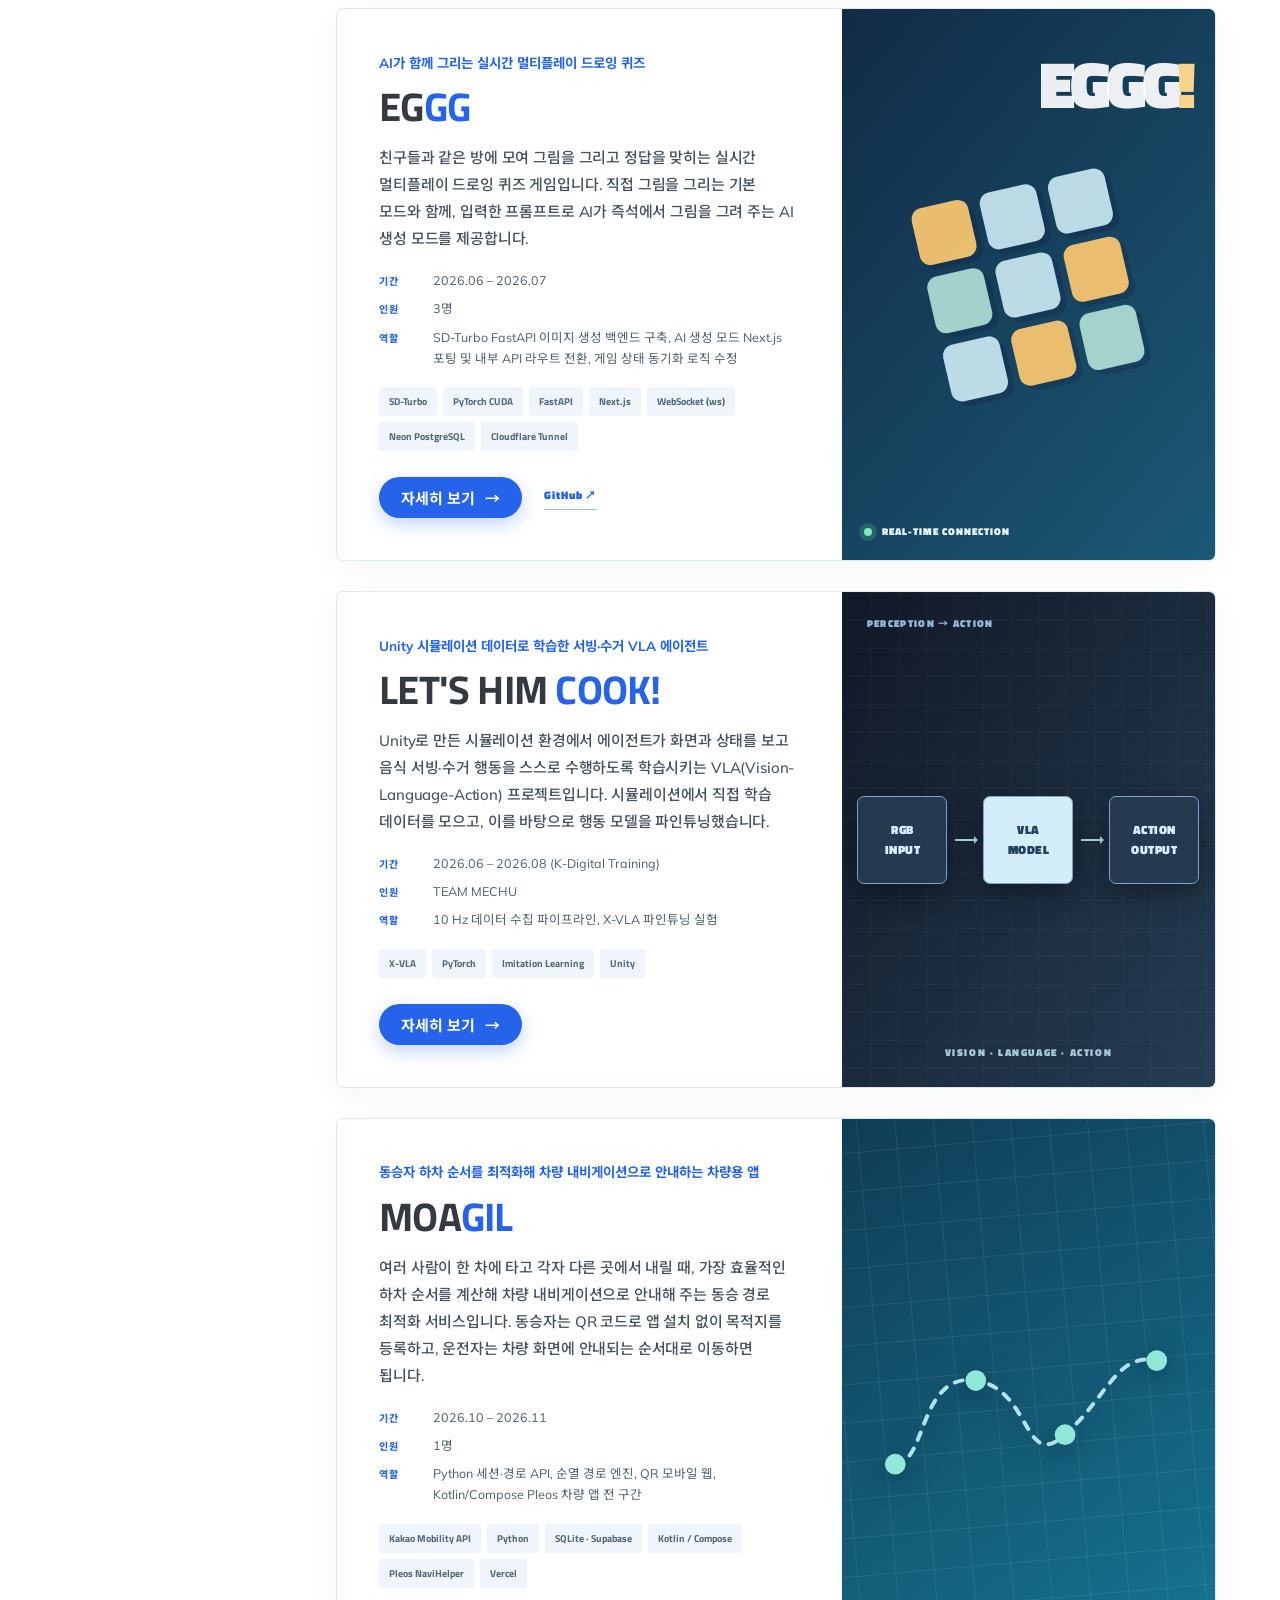
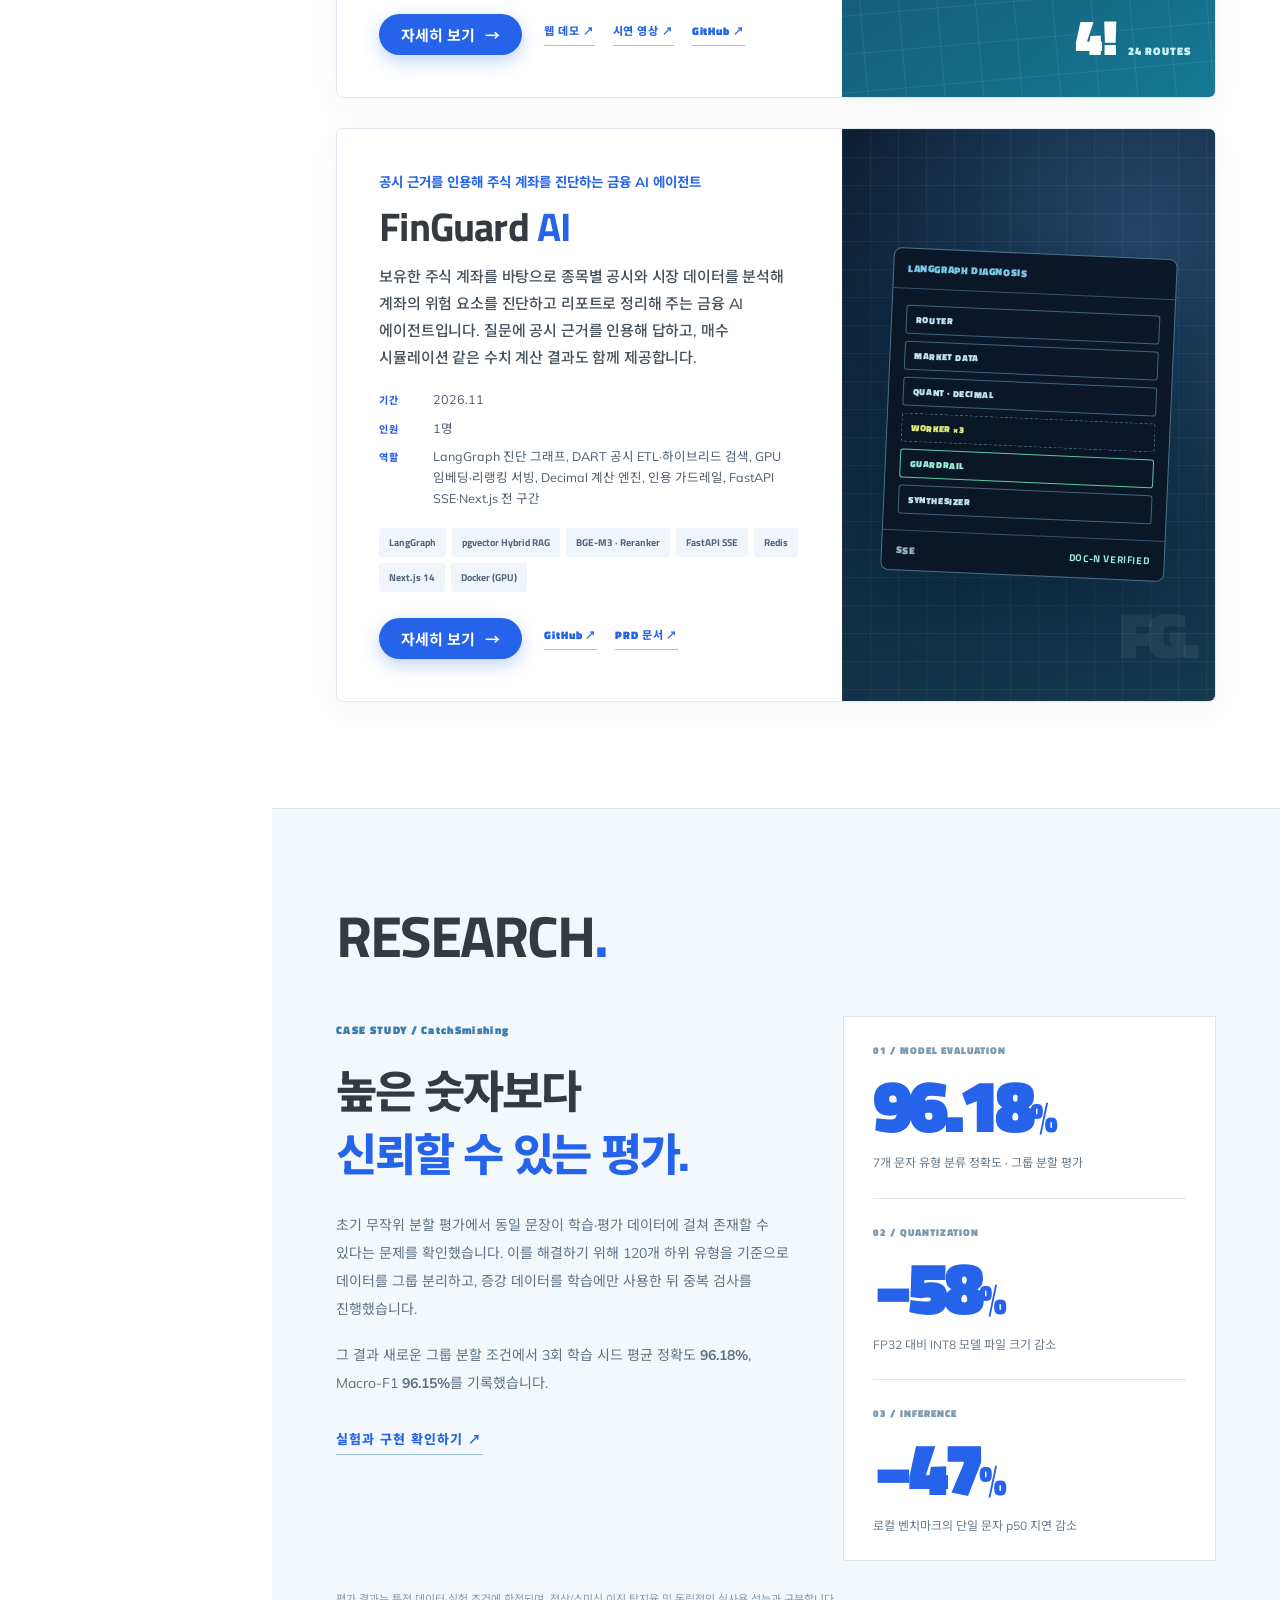
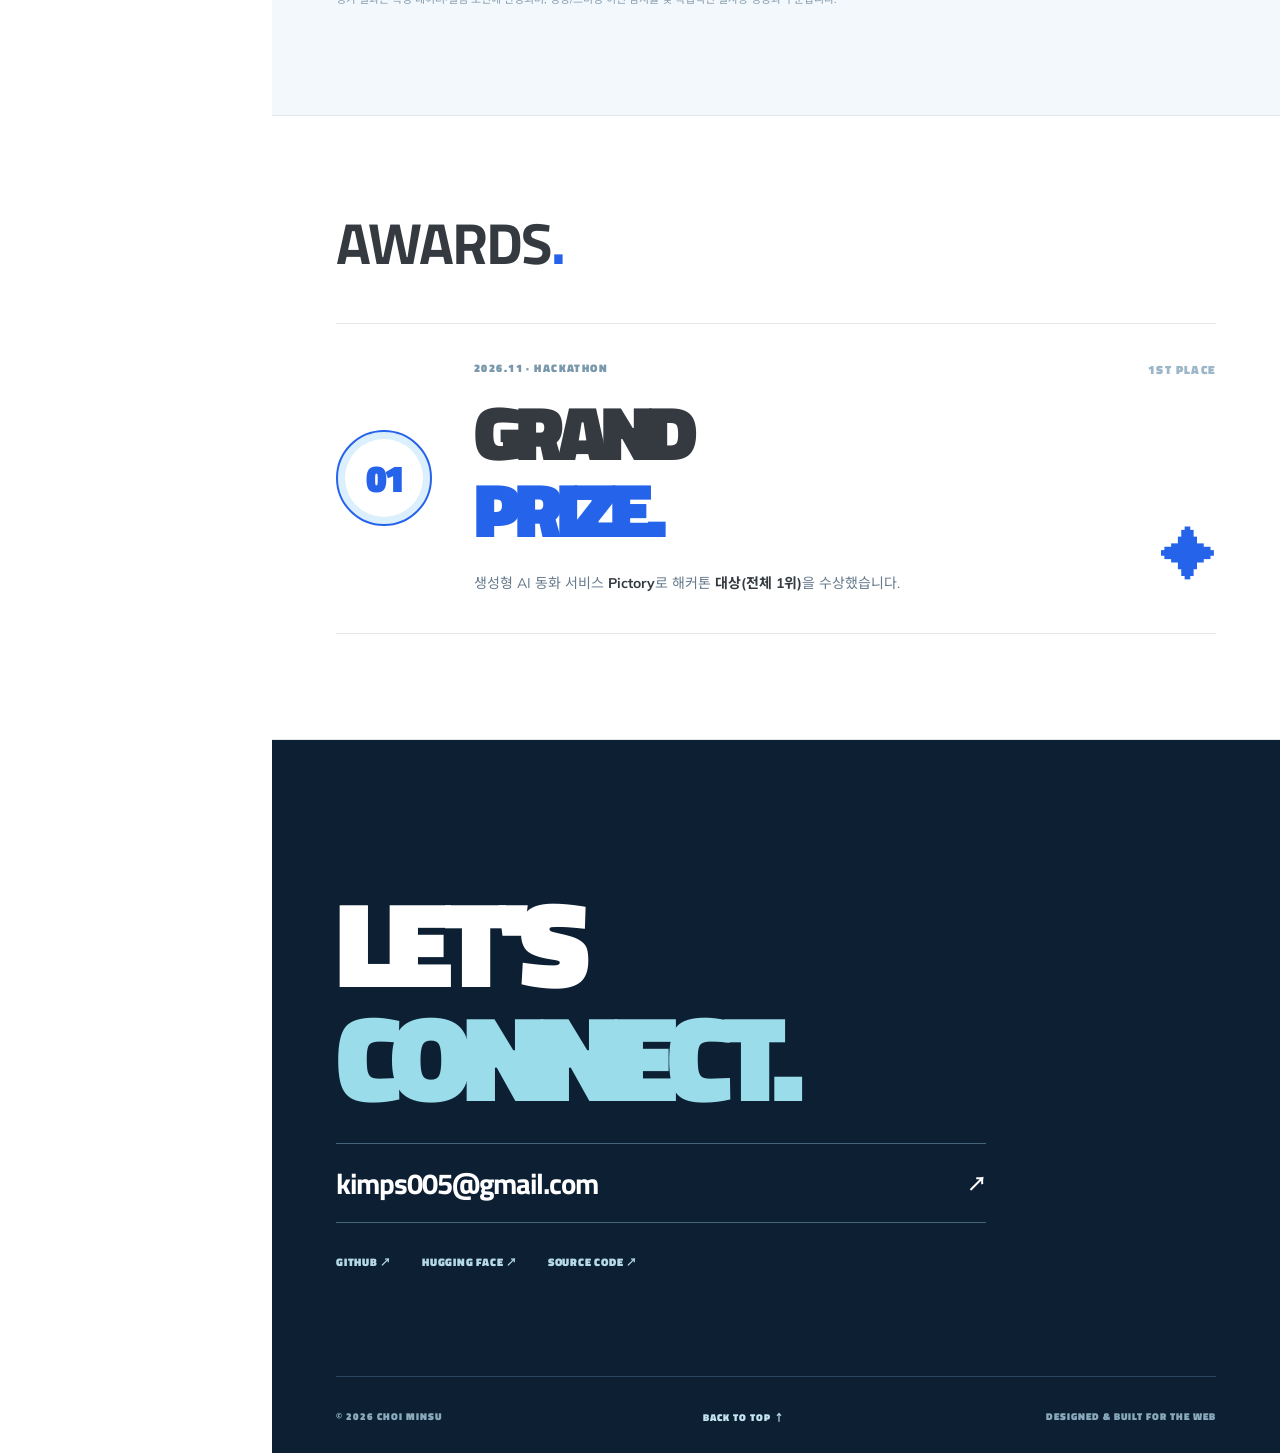
==== commit 9da1258c: "Restructure projects into summary cards + dedicated detail pages - Homepage cards: tagline, plain de" ====
--- a/docs/index.html
+++ b/docs/index.html
@@ -13,7 +13,7 @@
   <link rel="preconnect" href="https://fonts.googleapis.com" />
   <link rel="preconnect" href="https://fonts.gstatic.com" crossorigin />
   <link href="https://fonts.googleapis.com/css2?family=Mulish:wght@400;500;600;700;800&family=Noto+Sans+KR:wght@400;500;600;700;800&family=Titillium+Web:wght@400;600;700;800&display=swap" rel="stylesheet" />
-  <link rel="stylesheet" href="./styles.css?v=language-first-20261117" />
+  <link rel="stylesheet" href="./styles.css?v=detail-20261125" />
   <script defer src="./script.js"></script>
 </head>
 <body>
@@ -161,29 +161,27 @@
     <section class="section section-projects" id="projects" aria-labelledby="projects-title">
       <div class="section-heading reveal">
         <h2 id="projects-title">PROJECTS<span class="heading-period">.</span></h2>
-      </div>
-
-      <article class="project-card project-card-featured reveal">
-        <div class="project-info">
-          <h3>Catch<span>Smishing</span></h3>
+        <p class="section-note">각 프로젝트의 문제 정의 · 설계 결정 · 트러블슈팅은 <strong>자세히 보기</strong>에서 확인할 수 있습니다.</p>
+      </div>
+
+      <article class="project-card project-card-featured reveal" id="project-catchsmishing">
+        <div class="project-info">
+          <p class="project-tagline">문자 · 이미지 · QR을 한 번에 분석하는 멀티모달 스미싱 탐지 AI 서비스</p>
+          <h3><a href="./projects/catchsmishing/">Catch<span>Smishing</span></a></h3>
           <p class="project-lead">의심스러운 문자 메시지, 문자 캡처 이미지, QR 코드를 올리면 스미싱(문자 사기) 여부를 분석해 위험 점수와 판단 근거를 알려주는 AI 보안 서비스입니다. 문자 내용과 포함된 링크를 함께 살펴 사기 유형을 분류하고, 누구나 이해하기 쉬운 결과로 보여줍니다.</p>
           <dl class="project-meta">
             <div><dt>기간</dt><dd>2026.05 – 2026.09</dd></div>
             <div><dt>인원</dt><dd>3명 (팀 프로젝트)</dd></div>
-            <div><dt>역할</dt><dd>OCR·QR 전처리, KLUE BERT 분류 모델 학습·INT8 양자화, URL 보안 분석기, FastAPI 통합 분석 파이프라인, Flutter 클라이언트 구현</dd></div>
-          </dl>
-          <div class="stack-groups">
-            <div class="stack-row"><span class="stack-label">AI / Serving</span><div class="tech-chips"><span>PyTorch</span><span>KLUE BERT</span><span>INT8 Dynamic Quantization</span><span>PaddleOCR</span><span>OpenCV · pyzbar</span><span>Gemini Text · Vision</span><span>Hugging Face Hub</span></div></div>
-            <div class="stack-row"><span class="stack-label">Backend / Data</span><div class="tech-chips"><span>FastAPI</span><span>ThreadPoolExecutor</span><span>MySQL (Aiven, TLS)</span><span>URLhaus · Phishing.Database</span><span>VirusTotal · WHOIS</span></div></div>
-            <div class="stack-row"><span class="stack-label">Infra / Ops</span><div class="tech-chips"><span>HF 모델 캐시 · Revision 고정</span><span>Rate Limit</span><span>Streamlit 운영 UI</span><span>Flutter</span></div></div>
-          </div>
-          <div class="project-links">
-            <a href="https://github.com/kimps005/CatchSmishing" target="_blank" rel="noopener noreferrer">GITHUB ↗</a>
-            <a href="https://catchsmishing.com" target="_blank" rel="noopener noreferrer">SERVICE ↗</a>
-            <a href="https://huggingface.co/kimps005/sms-category-model" target="_blank" rel="noopener noreferrer">MODEL ↗</a>
-          </div>
-        </div>
-        <div class="project-visual visual-security" aria-hidden="true">
+            <div><dt>역할</dt><dd>OCR·QR 전처리, KLUE BERT 분류 모델 학습·INT8 양자화, URL 보안 분석기, FastAPI 통합 분석 파이프라인, Flutter 클라이언트</dd></div>
+          </dl>
+          <div class="tech-chips"><span>PyTorch</span><span>KLUE BERT</span><span>INT8 Quantization</span><span>PaddleOCR</span><span>FastAPI</span><span>Gemini</span><span>VirusTotal</span><span>Flutter</span></div>
+          <div class="project-actions">
+            <a class="project-detail-btn" href="./projects/catchsmishing/">자세히 보기 <span aria-hidden="true">→</span></a>
+            <div class="project-links"><a href="https://catchsmishing.com" target="_blank" rel="noopener noreferrer">서비스 바로가기 ↗</a><a href="https://github.com/kimps005/CatchSmishing" target="_blank" rel="noopener noreferrer">GitHub ↗</a><a href="https://huggingface.co/kimps005/sms-category-model" target="_blank" rel="noopener noreferrer">Hugging Face 모델 ↗</a></div>
+          </div>
+        </div>
+        <a class="project-visual-link" href="./projects/catchsmishing/" aria-label="CatchSmishing 상세 보기">
+          <div aria-hidden="true" class="project-visual visual-security">
           <div class="security-console">
             <div class="console-top"><span class="console-lights"><i></i><i></i><i></i></span> AI THREAT ANALYSIS</div>
             <div class="console-main"><span>INPUT SIGNALS</span><div class="signal">SMS <i></i> IMAGE <i></i> QR</div></div>
@@ -192,431 +190,126 @@
           </div>
           <div class="visual-watermark">CS.</div>
         </div>
-        <details class="project-detail">
-          <summary><span class="detail-title"><span class="detail-open-label">자세히 보기</span><span class="detail-close-label">접기</span><i class="detail-chevron" aria-hidden="true"></i></span></summary>
-          <div class="detail-body">
-            <section class="detail-block">
-              <h4><b>00</b> Technical Summary &amp; Key Results</h4>
-              <p class="detail-summary">OCR · KLUE BERT INT8 · URL 위협 인텔리전스 · Gemini 결합 멀티모달 스미싱 분석 파이프라인 — CPU 추론 p50 지연 47% 단축, 외부 AI 장애 시에도 응답 유지</p>
-              <div class="project-metrics">
-                <div><strong>−58%</strong><span>모델 파일 426.58 → 178.56 MiB</span></div>
-                <div><strong>−47%</strong><span>p50 지연 370.97 → 196.40 ms</span></div>
-                <div><strong>−51%</strong><span>p95 지연 449.58 → 220.32 ms</span></div>
-              </div>
-              <p class="metric-note">FP32 대비 INT8 동적 양자화 로컬 벤치마크(생성형 SMS 2,800건) 기준이며 실사용 탐지 성능과 구분합니다.</p>
-            </section>
-            <section class="detail-block">
-              <h4><b>01</b> System Architecture &amp; Data Flow</h4>
-              <ol class="flow" aria-label="CatchSmishing 데이터 흐름">
-                <li><span>INPUT</span>문자 텍스트 · 캡처 이미지 · QR</li>
-                <li class="is-guard"><span>PRE-PROCESS</span>OCR · QR 디코딩 · URL 정규화<em>GUARDRAIL 입력 한도 · SSRF 차단</em></li>
-                <li class="is-bottleneck"><span>INFERENCE</span>KLUE BERT 7종 분류 · 규칙 NLP · URL 평판<em>BOTTLENECK CPU 추론 · 외부 API</em></li>
-                <li class="is-guard"><span>VERIFY</span>Gemini 문맥 · Vision 보조 신호<em>GUARDRAIL 실패 시 null 처리</em></li>
-                <li><span>SERVE</span>0–10 점수 · 등급 · 탐지 근거 JSON</li>
-              </ol>
-              <ul class="detail-list">
-                <li><strong>Core Pipeline:</strong> 이미지·텍스트·QR 입력을 OCR·QR 디코딩·URL 추출로 단일 텍스트/URL 집합으로 정규화함.</li>
-                <li>INT8 KLUE BERT 카테고리, 규칙 기반 긴박·위협·행동 유도 패턴, URL 피드·VirusTotal·WHOIS·APK 신호를 병렬 산출함.</li>
-                <li>Gemini 문맥·Vision 점수를 가용 시에만 결합해 입력 유형·신호 가용성별 가중치 분기로 최종 등급 산출함.</li>
-              </ul>
-            </section>
-            <section class="detail-block">
-              <h4><b>02</b> Key Engineering Decisions</h4>
-              <div class="decision">
-                <h5>의사결정 1 · 생성형 AI 단일 판정 대신 경량 분류 모델 + 규칙 + URL 평판 하이브리드</h5>
-                <dl class="kv">
-                  <dt>제약 조건</dt><dd>GPU 없는 CPU 추론 서빙, 외부 API(Gemini·VirusTotal) 키 미설정·호출 실패 가능성</dd>
-                  <dt>대안 비교</dt><dd>Gemini 단일 판정 vs 로컬 KLUE BERT 분류 + 규칙 NLP + URL 위협 인텔리전스 + Gemini 보조 신호</dd>
-                  <dt>최종 선택</dt><dd>카테고리 신호는 로컬 INT8 모델로 고정, 생성형 AI는 보조 점수(P_Gemini·P_VLM)로 한정 → Gemini 미가용 시에도 OCR·규칙·URL 결과만으로 응답 반환. INT8 전환 정확도 손실 −0.11%p 수준에서 지연 절반 단축</dd>
-                </dl>
-              </div>
-              <div class="decision">
-                <h5>의사결정 2 · 모델 배포·위협 데이터 갱신 파이프라인</h5>
-                <dl class="kv">
-                  <dt>문제 상황</dt><dd>대용량 가중치 저장소 포함 불가, 위협 피드·악성 URL 상태의 시간 경과에 따른 노후화</dd>
-                  <dt>해결 설계</dt><dd>서버 기동 시 로컬 캐시 확인 후 Hugging Face에서 INT8 가중치·config·tokenizer만 다운로드, revision 커밋 해시 고정으로 재현성 확보. 위협 피드 6시간 주기 갱신, 위험 URL 랭킹 상위 항목 주간 재검사</dd>
-                </dl>
-              </div>
-            </section>
-            <section class="detail-block">
-              <h4><b>03</b> Production Bottlenecks &amp; Troubleshooting</h4>
-              <div class="issue">
-                <h5>Issue 1 · CPU 단일 추론 지연 및 모델 용량 병목</h5>
-                <dl class="kv">
-                  <dt>Root Cause</dt><dd>FP32 BERT 체크포인트 426.58 MiB, 단일 메시지 p50 370.97 ms / p95 449.58 ms로 공개 API 동시 요청 처리 한계</dd>
-                  <dt>Engineering Action</dt><dd>PyTorch INT8 동적 양자화 state_dict 배포, 분석 작업을 최대 4개 ThreadPoolExecutor 워커로 격리, X-Analysis-ID 기반 협력 취소 지원, IP·경로별 요청 제한(이미지 10회/분, 텍스트 30회/분, 피드백 20회/분)</dd>
-                  <dt>Impact</dt><dd><code>모델 크기: 426.58 → 178.56 MiB (−58.14%)</code> <code>p50: 370.97 → 196.40 ms (−47.1%)</code> <code>p95: 449.58 → 220.32 ms (−51.0%)</code></dd>
-                </dl>
-              </div>
-              <div class="issue">
-                <h5>Issue 2 · AI·외부 신호 불확실성 및 악성 입력 방어</h5>
-                <dl class="kv">
-                  <dt>Root Cause</dt><dd>OCR 인식 실패, Gemini 호출 실패·미설정, 분류 확률 ≠ 스미싱 확률, 악성 URL 추적 시 내부망 요청(SSRF) 위험</dd>
-                  <dt>Engineering Action</dt><dd>텍스트·URL 모두 미추출 시 Unknown + ocr_failed 반환. Gemini 점수 null 처리 후 가용 신호 기반 가중치 분기. URL 강한 의심·정부기관 사칭 조건 시 등급 하한 보정. 리다이렉트 최대 5회, 매 단계 사설·루프백·링크-로컬 IP 및 인증정보 포함 URL 차단. VirusTotal 미등록은 안전이 아닌 정보 부족으로 처리. 이미지 10 MiB·25,000,000 px, 텍스트 20,000자, 요청당 URL 10개 상한 적용</dd>
-                </dl>
-              </div>
-            </section>
-            <section class="detail-block">
-              <h4><b>04</b> Retrospective &amp; Next Step</h4>
-              <dl class="kv">
-                <dt>Current Limitation</dt><dd>요청 제한이 메모리 기반·분석 워커 최대 4개로 단일 인스턴스에 종속, 트래픽 급증 시 OCR·추론 대기 적체 가능</dd>
-                <dt>Scalability Plan</dt><dd>Redis 기반 분산 Rate Limit 전환, 분석 요청을 작업 큐로 분리해 OCR·분류 추론 워커 수평 확장, ONNX Runtime 변환 및 배치 추론 적용 검토</dd>
-              </dl>
-            </section>
-          </div>
-        </details>
-      </article>
-
-      <article class="project-card reveal">
-        <div class="project-info">
-          <h3>Pic<span>tory</span></h3>
+        </a>
+      </article>
+
+      <article class="project-card reveal" id="project-pictory">
+        <div class="project-info">
+          <p class="project-tagline">아이 그림이 주인공이 되는 AI 동화 생성 서비스</p>
+          <h3><a href="./projects/pictory/">Pic<span>tory</span></a></h3>
           <p class="project-lead">아이의 나이와 고민 상황, 아이가 직접 그린 그림을 입력하면 그 아이가 주인공이 되는 맞춤형 동화를 만들어 주는 생성형 AI 서비스입니다. 이야기와 삽화, 낭독 음성까지 자동으로 만들어지고, 아이가 중간중간 선택을 하며 이야기를 함께 완성해 갑니다.</p>
           <dl class="project-meta">
             <div><dt>기간</dt><dd>2026.11 (해커톤)</dd></div>
             <div><dt>인원</dt><dd>3명</dd></div>
             <div><dt>역할</dt><dd>Azure Neural TTS 서버 프록시·낭독 음성 선택, 동화 읽기 화면(페이지네이션·전체화면), FLUX.2 Klein NF4 4bit 로컬 이미지 서버 구현·검증</dd></div>
           </dl>
-          <div class="stack-groups">
-            <div class="stack-row"><span class="stack-label">AI / Serving</span><div class="tech-chips"><span>Gemini (JSON Schema)</span><span>Gemini Vision 검증</span><span>FLUX.2 Klein 4B</span><span>Azure Speech TTS</span><span>Diffusers · bitsandbytes NF4</span></div></div>
-            <div class="stack-row"><span class="stack-label">Backend / Data</span><div class="tech-chips"><span>Next.js Route Handlers</span><span>Supabase (PostgreSQL, RLS)</span><span>sharp</span></div></div>
-            <div class="stack-row"><span class="stack-label">Infra / Ops</span><div class="tech-chips"><span>Vercel</span><span>Cloudflare Workers AI</span><span>AbortSignal Timeout</span><span>Server-only Secret</span></div></div>
-          </div>
-          <div class="project-accent">GRAND PRIZE <span>1ST PLACE / NOV 2026</span></div>
-          <div class="project-links pictory-demo-links"><a class="pictory-demo-link" href="https://www.youtube.com/watch?v=YQvHdezsk_4" target="_blank" rel="noopener noreferrer"><span aria-hidden="true">▶</span> 시연 영상 보기 <span aria-hidden="true">↗</span></a><a href="https://github.com/kimps005/Pictory" target="_blank" rel="noopener noreferrer">GITHUB ↗</a></div>
+          <p class="project-award"><span aria-hidden="true">✦</span> 해커톤 대상 (전체 1위) · 2026.11</p>
+          <div class="tech-chips"><span>Gemini</span><span>FLUX.2 Klein</span><span>Azure Speech TTS</span><span>Next.js</span><span>Supabase</span><span>Cloudflare Workers AI</span><span>Vercel</span></div>
+          <div class="project-actions">
+            <a class="project-detail-btn" href="./projects/pictory/">자세히 보기 <span aria-hidden="true">→</span></a>
+            <div class="project-links"><a href="https://www.youtube.com/watch?v=YQvHdezsk_4" target="_blank" rel="noopener noreferrer">시연 영상 보기 ↗</a><a href="https://github.com/kimps005/Pictory" target="_blank" rel="noopener noreferrer">GitHub ↗</a></div>
+          </div>
         </div>
         <div class="project-visual visual-pictory">
           <div class="story-book"><span class="book-star star-one">✦</span><span class="book-star star-two">✳</span><div class="book-illustration"><span></span><i></i><b></b></div><div class="book-name">PICTORY<span>.</span></div><p>IMAGINATION TO STORY</p></div>
           <div class="story-circle" aria-hidden="true"></div>
           <a class="pictory-video-overlay" href="https://www.youtube.com/watch?v=YQvHdezsk_4" target="_blank" rel="noopener noreferrer" aria-label="픽토리 시연 영상 YouTube에서 보기"><span class="pictory-play" aria-hidden="true">▶</span><span>WATCH DEMO</span><span aria-hidden="true">↗</span></a>
         </div>
-        <details class="project-detail">
-          <summary><span class="detail-title"><span class="detail-open-label">자세히 보기</span><span class="detail-close-label">접기</span><i class="detail-chevron" aria-hidden="true"></i></span></summary>
-          <div class="detail-body">
-            <section class="detail-block">
-              <h4><b>00</b> Technical Summary</h4>
-              <p class="detail-summary">Gemini 구조화 출력 · FLUX.2 삽화 · Azure Neural TTS 결합 동화 생성 서비스 — 시간 예산 기반 모델 순환과 다단 Fallback으로 생성형 AI 장애 흡수</p>
-            </section>
-            <section class="detail-block">
-              <h4><b>01</b> System Architecture &amp; Data Flow</h4>
-              <ol class="flow" aria-label="Pictory 데이터 흐름">
-                <li><span>INPUT</span>연령 · 고민 상황 · 아이 그림</li>
-                <li class="is-guard"><span>ROUTING</span>요청 검증 · 프리셋 매칭<em>GUARDRAIL 입력 검증</em></li>
-                <li class="is-bottleneck"><span>INFERENCE</span>Gemini 스토리 · FLUX.2 삽화 · Azure TTS<em>BOTTLENECK 모델 과부하 · 지연</em></li>
-                <li class="is-guard"><span>VERIFY</span>JSON 스키마 가드 · 주인공 Vision 검증<em>GUARDRAIL 재시도 · Fallback</em></li>
-                <li><span>SERVE</span>무상태 API → 클라이언트 · Supabase 저장</li>
-              </ol>
-              <ul class="detail-list">
-                <li><strong>Core Pipeline:</strong> 서버 무상태 설계, 지금까지의 장면·아이 선택을 클라이언트가 보유하고 매 요청에 동봉함.</li>
-                <li>Gemini JSON Schema 응답을 타입 가드로 검증 후 장면별 영어 imagePrompt로 FLUX.2 삽화 생성, 아이 그림 주인공 반영 여부를 Vision 모델로 재검증함.</li>
-                <li>낭독은 브라우저 → 서버 TTS 프록시 → Azure Speech 경로로 처리, 키는 서버에만 보관함.</li>
-              </ul>
-            </section>
-            <section class="detail-block">
-              <h4><b>02</b> Key Engineering Decisions</h4>
-              <div class="decision">
-                <h5>의사결정 1 · 고품질 단일 모델 대신 경량 모델 기본 + 대체 모델 순환</h5>
-                <dl class="kv">
-                  <dt>제약 조건</dt><dd>API 라우트 최대 실행 60초, 상위 모델은 혼잡 시 수십 초 응답, 기획 모델(gemini-2.5-flash) 신규 사용자 차단</dd>
-                  <dt>대안 비교</dt><dd>상위 품질 모델 단일 호출 vs 2초대 응답 lite 모델 기본 + 과부하(503)·시간 초과 시 대체 모델 순환</dd>
-                  <dt>최종 선택</dt><dd>시도당 20초·전체 45초 시간 예산 내 최대 8회 모델 순환 재시도(백오프 500 ms × n, 최대 2.5초), 잔여 예산 3초 미만 시 중단. thinkingLevel LOW로 추론 시간 축소, 60초 라우트 한도 내 응답 보장</dd>
-                </dl>
-              </div>
-              <div class="decision">
-                <h5>의사결정 2 · 이미지 생성 로컬 4bit 서빙 검증 (본인 구현)</h5>
-                <dl class="kv">
-                  <dt>제약 조건</dt><dd>8 GB VRAM 노트북 GPU(RTX 5060 Laptop) 단일 환경</dd>
-                  <dt>해결 설계</dt><dd>FLUX.2 Klein 4B 트랜스포머 커뮤니티 NF4 가중치 사용, 누락된 Qwen 텍스트 인코더는 공식 가중치를 로드 시점 NF4 양자화로 보완. VAE tiling, 512 px·4 step 고정, 모델 GPU 상주, CUDA OOM 시 empty_cache 후 503 반환. 생성 중 VRAM 약 6 GB 점유 확인 후 서비스 경로는 Cloudflare Workers AI로 유지</dd>
-                </dl>
-              </div>
-            </section>
-            <section class="detail-block">
-              <h4><b>03</b> Production Bottlenecks &amp; Troubleshooting</h4>
-              <div class="issue">
-                <h5>Issue 1 · 이미지 생성 업스트림 장애 및 과금 중복 위험</h5>
-                <dl class="kv">
-                  <dt>Root Cause</dt><dd>Cloudflare Workers AI 429·5xx 일시 장애, 타임아웃·연결 끊김 요청의 맹목 재전송 시 과금 이미지 중복 생성 가능</dd>
-                  <dt>Engineering Action</dt><dd>요청당 45초 타임아웃. 명시적 일시 거부(429·5xx)만 최대 2회 시도, Retry-After 5초 초과 시 즉시 실패. 타임아웃·네트워크 오류는 재전송 금지. 안전 필터·쿼터·인증 오류를 에러 코드별 분류해 사용자 메시지 분리</dd>
-                </dl>
-              </div>
-              <div class="issue">
-                <h5>Issue 2 · 생성형 AI 불확실성 통제 (주인공 누락 · JSON 파싱 실패)</h5>
-                <dl class="kv">
-                  <dt>Root Cause</dt><dd>이미지 모델의 참조 그림 무시 및 임의 주인공 생성, LLM 출력 스키마 불일치, 시연 중 Gemini 차단</dd>
-                  <dt>Engineering Action</dt><dd>Gemini Vision 주인공 판별(temperature 0, 10초 타임아웃, 검증기 장애 시 unchecked fail-open) → 1회 재생성 → 재실패 시 배경 plate 생성 후 원본 그림 합성 → 업스트림 장애 시 로컬 Fallback 배경. 스토리 스키마 가드 실패 시 재시도, 최종 실패 시 프리셋 4종 사전 생성 분기 동화(프리셋당 7구간) 반환, 부모 카드는 템플릿으로 항상 응답, 응답에 fallback 플래그 부착</dd>
-                </dl>
-              </div>
-            </section>
-            <section class="detail-block">
-              <h4><b>04</b> Retrospective &amp; Next Step</h4>
-              <dl class="kv">
-                <dt>Current Limitation</dt><dd>사전 생성 동화 Fallback이 프리셋·특정 키워드 입력에만 적용, 그 외 자유 입력은 AI 전면 실패 시 500 반환. 생성 전 과정이 60초 동기 요청에 묶임</dd>
-                <dt>Scalability Plan</dt><dd>생성 요청을 비동기 작업 큐로 분리하고 작업 ID 기반 SSE 진행 상태 스트리밍, 동일 입력 스토리·TTS 결과 캐싱으로 Azure F0 한도(60초당 20건) 대응, 사용자별 이미지 생성 쿼터 적용</dd>
-              </dl>
-            </section>
-          </div>
-        </details>
-      </article>
-
-      <article class="project-card reveal">
-        <div class="project-info">
-          <h3>EG<span>GG</span></h3>
+      </article>
+
+      <article class="project-card reveal" id="project-eggg">
+        <div class="project-info">
+          <p class="project-tagline">AI가 함께 그리는 실시간 멀티플레이 드로잉 퀴즈</p>
+          <h3><a href="./projects/eggg/">EG<span>GG</span></a></h3>
           <p class="project-lead">친구들과 같은 방에 모여 그림을 그리고 정답을 맞히는 실시간 멀티플레이 드로잉 퀴즈 게임입니다. 직접 그림을 그리는 기본 모드와 함께, 입력한 프롬프트로 AI가 즉석에서 그림을 그려 주는 AI 생성 모드를 제공합니다.</p>
           <dl class="project-meta">
             <div><dt>기간</dt><dd>2026.06 – 2026.07</dd></div>
             <div><dt>인원</dt><dd>3명</dd></div>
             <div><dt>역할</dt><dd>SD-Turbo FastAPI 이미지 생성 백엔드 구축, AI 생성 모드 Next.js 포팅 및 내부 API 라우트 전환, 게임 상태 동기화 로직 수정</dd></div>
           </dl>
-          <div class="stack-groups">
-            <div class="stack-row"><span class="stack-label">AI / Serving</span><div class="tech-chips"><span>SD-Turbo (Diffusers)</span><span>PyTorch CUDA fp16</span><span>Attention Slicing</span><span>LLM 채점</span></div></div>
-            <div class="stack-row"><span class="stack-label">Backend / Data</span><div class="tech-chips"><span>Next.js API Routes</span><span>Node.js ws</span><span>FastAPI</span><span>Neon PostgreSQL</span></div></div>
-            <div class="stack-row"><span class="stack-label">Infra / Ops</span><div class="tech-chips"><span>Vercel</span><span>Cloudflare Tunnel</span><span>로컬 단일 GPU</span></div></div>
-          </div>
-          <div class="project-links"><a href="https://github.com/dainyeyo/miniproject" target="_blank" rel="noopener noreferrer">GITHUB ↗</a></div>
-        </div>
-        <div class="project-visual visual-eggg" aria-hidden="true">
+          <div class="tech-chips"><span>SD-Turbo</span><span>PyTorch CUDA</span><span>FastAPI</span><span>Next.js</span><span>WebSocket (ws)</span><span>Neon PostgreSQL</span><span>Cloudflare Tunnel</span></div>
+          <div class="project-actions">
+            <a class="project-detail-btn" href="./projects/eggg/">자세히 보기 <span aria-hidden="true">→</span></a>
+            <div class="project-links"><a href="https://github.com/dainyeyo/miniproject" target="_blank" rel="noopener noreferrer">GitHub ↗</a></div>
+          </div>
+        </div>
+        <a class="project-visual-link" href="./projects/eggg/" aria-label="EGGG 상세 보기">
+          <div aria-hidden="true" class="project-visual visual-eggg">
           <div class="live-grid"><div></div><div></div><div></div><div></div><div></div><div></div><div></div><div></div><div></div></div>
           <div class="live-caption"><span class="pulse-dot"></span> REAL-TIME CONNECTION</div>
           <div class="live-title">EGGG<span>!</span></div>
         </div>
-        <details class="project-detail">
-          <summary><span class="detail-title"><span class="detail-open-label">자세히 보기</span><span class="detail-close-label">접기</span><i class="detail-chevron" aria-hidden="true"></i></span></summary>
-          <div class="detail-body">
-            <section class="detail-block">
-              <h4><b>00</b> Technical Summary</h4>
-              <p class="detail-summary">WebSocket 룸 서버 · 로컬 GPU SD-Turbo 실시간 이미지 생성 결합 멀티플레이 드로잉 퀴즈 — Base64 → URL 전환으로 Vercel 413 페이로드 병목 해소</p>
-            </section>
-            <section class="detail-block">
-              <h4><b>01</b> System Architecture &amp; Data Flow</h4>
-              <ol class="flow" aria-label="EGGG 데이터 흐름">
-                <li><span>INPUT</span>드로잉 · 채팅 · 정답 입력</li>
-                <li class="is-guard"><span>ROUTING</span>Next.js API · ws 룸 서버 상태 전이<em>GUARDRAIL 중도 입장 차단</em></li>
-                <li class="is-bottleneck"><span>INFERENCE</span>SD-Turbo 로컬 GPU 추론<em>BOTTLENECK 단일 GPU · 페이로드</em></li>
-                <li class="is-guard"><span>POST-PROCESS</span>정적 파일 저장 · URL 반환<em>GUARDRAIL 단일 in-flight 요청</em></li>
-                <li><span>SERVE</span>Neon DB 갱신 → 1.2초 Polling · WS 브로드캐스트</li>
-              </ol>
-              <ul class="detail-list">
-                <li><strong>Core Pipeline:</strong> ws 실시간 서버가 방 코드별 인메모리 세션으로 대기실 → 게임 → 결과 상태 전이를 관리함.</li>
-                <li>AI 모드 프롬프트를 Cloudflare Tunnel 경유 로컬 GPU FastAPI 서버로 중계해 SD-Turbo 512×512 이미지 생성함.</li>
-                <li>생성 이미지는 파일로 저장 후 URL만 DB에 기록, 클라이언트는 1.2초 주기 상태 Polling과 WebSocket 이벤트로 동기화함.</li>
-              </ul>
-            </section>
-            <section class="detail-block">
-              <h4><b>02</b> Key Engineering Decisions</h4>
-              <div class="decision">
-                <h5>의사결정 1 · 다단계 고품질 Diffusion 대신 SD-Turbo 1-step 실시간 생성</h5>
-                <dl class="kv">
-                  <dt>제약 조건</dt><dd>로컬 단일 GPU, 드로잉 퀴즈 라운드(45초) 내 실시간 인터랙션 필요</dd>
-                  <dt>대안 비교</dt><dd>다단계 샘플링 고품질 모델 vs SD-Turbo 1~4 step 저지연 생성</dd>
-                  <dt>최종 선택</dt><dd>SD-Turbo 512×512 기본 1 step, CUDA fp16 + attention slicing으로 VRAM 약 2 GB 점유. CUDA 커널 호환성 테스트 실패 시 CPU fp32 자동 전환, 모델 로드는 별도 스레드 실행으로 이벤트 루프 블로킹 방지. 연속 입력 Debounce 700 ms</dd>
-                </dl>
-              </div>
-              <div class="decision">
-                <h5>의사결정 2 · 실시간 채널과 영속 데이터 분리</h5>
-                <dl class="kv">
-                  <dt>문제 상황</dt><dd>Vercel 서버리스 환경의 상시 연결 불가, 플레이어 점수·방 상태·채팅의 영속 저장 필요</dd>
-                  <dt>해결 설계</dt><dd>별도 Node.js ws 서버(룸 단위 인메모리 세션·게임 루프)와 Neon PostgreSQL(점수·방 상태·채팅) 분리, 최종 라운드 종료 시 활성 휴먼 유저 중 최고 득점자 1인 방장 결정론적 위임(score DESC, nickname ASC)</dd>
-                </dl>
-              </div>
-            </section>
-            <section class="detail-block">
-              <h4><b>03</b> Production Bottlenecks &amp; Troubleshooting</h4>
-              <div class="issue">
-                <h5>Issue 1 · 이미지 페이로드 초과로 플레이어 간 이미지 미동기화</h5>
-                <dl class="kv">
-                  <dt>Root Cause</dt><dd>수백 KB~수 MB Base64 이미지를 DB 컬럼에 직접 기록 → Vercel 서버리스 바디 제한(HTTP 413) 초과, ai_image_url 갱신 실패</dd>
-                  <dt>Engineering Action</dt><dd>AI 백엔드에서 이미지를 정적 파일로 저장 후 URL만 반환하도록 응답 포맷 변경, 프론트 재배포 없이 백엔드 단독 적용. 룸 단위 aiStatus 'generating' 가드로 중복 생성 요청 차단, 실패 시 idle 복귀 및 시스템 메시지 안내</dd>
-                  <dt>Impact</dt><dd><code>DB 기록 페이로드: 수백 KB~수 MB → 약 70 B</code> <code>HTTP 413 → 정상 갱신</code></dd>
-                </dl>
-              </div>
-              <div class="issue">
-                <h5>Issue 2 · 이중 채널 경합으로 인한 중복 이벤트 및 트랜잭션 롤백</h5>
-                <dl class="kv">
-                  <dt>Root Cause</dt><dd>타이머 만료 시 WS 브로드캐스트와 DB 기록 이중 발송, React 인터벌 재생성으로 방장 클라이언트 reveal-answer API 2회 이상 호출, SQL 바인딩 파라미터 누락으로 500 및 정답 처리 롤백</dd>
-                  <dt>Engineering Action</dt><dd>정답 공개 메시지를 DB Polling 단일 채널로 통합, timerEndTriggeredRef 게이트로 1차 호출 후 잠금·라운드 변경 시 해제, 서버 timerBlocker 배리어로 중복 타이머 실행 차단, 누락 파라미터 바인딩 보완</dd>
-                  <dt>Impact</dt><dd><code>라운드 종료 정답 메시지: 2회 → 1회</code></dd>
-                </dl>
-              </div>
-            </section>
-            <section class="detail-block">
-              <h4><b>04</b> Retrospective &amp; Next Step</h4>
-              <dl class="kv">
-                <dt>Current Limitation</dt><dd>룸 상태가 단일 ws 프로세스 메모리에 존재하고 이미지 추론이 Tunnel 경유 단일 로컬 GPU에 집중, 동시 방 증가 시 생성 대기 및 프로세스 재시작 시 진행 상태 유실</dd>
-                <dt>Scalability Plan</dt><dd>Redis Pub/Sub 기반 룸 상태 공유로 ws 서버 수평 확장, Polling 제거 후 WebSocket 단일 채널화, GPU 추론 큐와 배치 처리 도입, 생성 이미지 오브젝트 스토리지 이전</dd>
-              </dl>
-            </section>
-          </div>
-        </details>
-      </article>
-
-      <article class="project-card reveal">
-        <div class="project-info">
-          <h3>LET'S HIM <span>COOK!</span></h3>
+        </a>
+      </article>
+
+      <article class="project-card reveal" id="project-lets-him-cook">
+        <div class="project-info">
+          <p class="project-tagline">Unity 시뮬레이션 데이터로 학습한 서빙·수거 VLA 에이전트</p>
+          <h3><a href="./projects/lets-him-cook/">LET'S HIM <span>COOK!</span></a></h3>
           <p class="project-lead">Unity로 만든 시뮬레이션 환경에서 에이전트가 화면과 상태를 보고 음식 서빙·수거 행동을 스스로 수행하도록 학습시키는 VLA(Vision-Language-Action) 프로젝트입니다. 시뮬레이션에서 직접 학습 데이터를 모으고, 이를 바탕으로 행동 모델을 파인튜닝했습니다.</p>
           <dl class="project-meta">
             <div><dt>기간</dt><dd>2026.06 – 2026.08 (K-Digital Training)</dd></div>
             <div><dt>인원</dt><dd>TEAM MECHU</dd></div>
             <div><dt>역할</dt><dd>10 Hz 데이터 수집 파이프라인, X-VLA 파인튜닝 실험</dd></div>
           </dl>
-          <div class="stack-groups">
-            <div class="stack-row"><span class="stack-label">AI / Serving</span><div class="tech-chips"><span>X-VLA</span><span>PyTorch</span><span>Imitation Learning</span></div></div>
-            <div class="stack-row"><span class="stack-label">Data / Sim</span><div class="tech-chips"><span>Unity</span><span>10 Hz RGB · State · Action</span></div></div>
-          </div>
-        </div>
-        <div class="project-visual visual-vla" aria-hidden="true">
+          <div class="tech-chips"><span>X-VLA</span><span>PyTorch</span><span>Imitation Learning</span><span>Unity</span></div>
+          <div class="project-actions">
+            <a class="project-detail-btn" href="./projects/lets-him-cook/">자세히 보기 <span aria-hidden="true">→</span></a>
+            <div class="project-links"></div>
+          </div>
+        </div>
+        <a class="project-visual-link" href="./projects/lets-him-cook/" aria-label="LET&#x27;S HIM COOK! 상세 보기">
+          <div aria-hidden="true" class="project-visual visual-vla">
           <div class="vla-label">PERCEPTION → ACTION</div>
           <div class="vla-nodes"><span>RGB<br />INPUT</span><i></i><span>VLA<br />MODEL</span><i></i><span>ACTION<br />OUTPUT</span></div>
           <div class="vla-bottom">VISION · LANGUAGE · ACTION</div>
         </div>
-        <details class="project-detail">
-          <summary><span class="detail-title"><span class="detail-open-label">자세히 보기</span><span class="detail-close-label">접기</span><i class="detail-chevron" aria-hidden="true"></i></span></summary>
-          <div class="detail-body">
-            <section class="detail-block">
-              <h4><b>00</b> Technical Summary</h4>
-              <p class="detail-summary">Unity 시뮬레이션 10 Hz RGB·상태·행동 데이터 수집 및 X-VLA 파인튜닝 — 규칙 처리 로직과 모델 학습 대상 분리</p>
-            </section>
-            <section class="detail-block">
-              <h4><b>01</b> System Architecture &amp; Data Flow</h4>
-              <ol class="flow" aria-label="LET'S HIM COOK 데이터 흐름">
-                <li><span>INPUT</span>Unity 시뮬레이션 RGB · 상태</li>
-                <li><span>COLLECT</span>10 Hz RGB · 상태 · 행동 동기 수집</li>
-                <li class="is-guard"><span>ROUTING</span>규칙 처리 게임 로직 / 학습 대상 분리<em>GUARDRAIL 규칙 기반 처리</em></li>
-                <li><span>INFERENCE</span>X-VLA 파인튜닝 모델</li>
-                <li><span>OUTPUT</span>서빙 · 수거 행동</li>
-              </ol>
-              <ul class="detail-list">
-                <li><strong>Core Pipeline:</strong> Unity 시뮬레이션에서 RGB·상태·행동을 10 Hz로 동기 수집함.</li>
-                <li>서빙·수거 작업별 300개 에피소드 데이터셋으로 X-VLA 파인튜닝함.</li>
-              </ul>
-            </section>
-            <section class="detail-block">
-              <h4><b>02</b> Key Engineering Decisions</h4>
-              <div class="decision">
-                <h5>의사결정 1 · 전 과정 End-to-End 학습 대신 규칙 로직 + VLA 학습 대상 분리</h5>
-                <dl class="kv">
-                  <dt>대안 비교</dt><dd>게임 로직 전체를 VLA 모델로 학습 vs 규칙으로 처리 가능한 게임 로직과 모델 학습 대상 분리</dd>
-                  <dt>최종 선택</dt><dd>규칙 처리 가능 로직을 모델 외부로 분리해 학습 범위를 서빙·수거 행동으로 축소, 작업별 300개 에피소드로 데이터셋 분할</dd>
-                </dl>
-              </div>
-            </section>
-          </div>
-        </details>
-      </article>
-
-      <article class="project-card reveal">
-        <div class="project-info">
-          <h3>MOA<span>GIL</span></h3>
+        </a>
+      </article>
+
+      <article class="project-card reveal" id="project-moagil">
+        <div class="project-info">
+          <p class="project-tagline">동승자 하차 순서를 최적화해 차량 내비게이션으로 안내하는 차량용 앱</p>
+          <h3><a href="./projects/moagil/">MOA<span>GIL</span></a></h3>
           <p class="project-lead">여러 사람이 한 차에 타고 각자 다른 곳에서 내릴 때, 가장 효율적인 하차 순서를 계산해 차량 내비게이션으로 안내해 주는 동승 경로 최적화 서비스입니다. 동승자는 QR 코드로 앱 설치 없이 목적지를 등록하고, 운전자는 차량 화면에 안내되는 순서대로 이동하면 됩니다.</p>
           <dl class="project-meta">
             <div><dt>기간</dt><dd>2026.10 – 2026.11</dd></div>
             <div><dt>인원</dt><dd>1명</dd></div>
-            <div><dt>역할</dt><dd>Python 세션·경로 API, 순열 경로 엔진, QR 모바일 웹, Kotlin/Compose Pleos 차량 앱 전 구간 구현</dd></div>
-          </dl>
-          <div class="stack-groups">
-            <div class="stack-row"><span class="stack-label">Routing / Vehicle</span><div class="tech-chips"><span>Kakao Mobility API</span><span>Permutation Engine</span><span>Pleos NaviHelper</span><span>AAOS CarPropertyManager</span></div></div>
-            <div class="stack-row"><span class="stack-label">Backend / Data</span><div class="tech-chips"><span>Python 3.12 HTTP API</span><span>SQLite</span><span>Supabase PostgreSQL</span><span>Advisory Lock</span></div></div>
-            <div class="stack-row"><span class="stack-label">Infra / Ops</span><div class="tech-chips"><span>Vercel (Static + Python Functions)</span><span>Android Keystore AES-GCM</span><span>Gradle Mock / Pleos Flavor</span><span>Kotlin / Compose</span></div></div>
-          </div>
-          <div class="project-links">
-            <a href="https://github.com/kimps005/MOAGIL" target="_blank" rel="noopener noreferrer">GITHUB ↗</a>
-            <a href="https://moagil-eta.vercel.app/" target="_blank" rel="noopener noreferrer">WEB DEMO ↗</a>
-            <a href="https://youtu.be/u-7vw_0MuKI" target="_blank" rel="noopener noreferrer">DEMO VIDEO ↗</a>
-          </div>
-        </div>
-        <div class="project-visual visual-route" aria-hidden="true">
+            <div><dt>역할</dt><dd>Python 세션·경로 API, 순열 경로 엔진, QR 모바일 웹, Kotlin/Compose Pleos 차량 앱 전 구간</dd></div>
+          </dl>
+          <div class="tech-chips"><span>Kakao Mobility API</span><span>Python</span><span>SQLite · Supabase</span><span>Kotlin / Compose</span><span>Pleos NaviHelper</span><span>Vercel</span></div>
+          <div class="project-actions">
+            <a class="project-detail-btn" href="./projects/moagil/">자세히 보기 <span aria-hidden="true">→</span></a>
+            <div class="project-links"><a href="https://moagil-eta.vercel.app/" target="_blank" rel="noopener noreferrer">웹 데모 ↗</a><a href="https://youtu.be/u-7vw_0MuKI" target="_blank" rel="noopener noreferrer">시연 영상 ↗</a><a href="https://github.com/kimps005/MOAGIL" target="_blank" rel="noopener noreferrer">GitHub ↗</a></div>
+          </div>
+        </div>
+        <a class="project-visual-link" href="./projects/moagil/" aria-label="MOAGIL 상세 보기">
+          <div aria-hidden="true" class="project-visual visual-route">
           <div class="route-grid"></div>
           <svg class="route-svg" viewBox="0 0 440 270" role="presentation" focusable="false"><path d="M53 206 C92 206 83 90 154 101 S213 216 266 169 S331 65 381 76" fill="none" stroke="#B0E3EA" stroke-width="5" stroke-linecap="round" stroke-dasharray="10 12"/><circle cx="53" cy="206" r="13" fill="#91E8D9"/><circle cx="154" cy="101" r="13" fill="#91E8D9"/><circle cx="266" cy="169" r="13" fill="#91E8D9"/><circle cx="381" cy="76" r="13" fill="#91E8D9"/></svg>
           <div class="route-counter"><b>4!</b><span>24 ROUTES</span></div>
         </div>
-        <details class="project-detail">
-          <summary><span class="detail-title"><span class="detail-open-label">자세히 보기</span><span class="detail-close-label">접기</span><i class="detail-chevron" aria-hidden="true"></i></span></summary>
-          <div class="detail-body">
-            <section class="detail-block">
-              <h4><b>00</b> Technical Summary</h4>
-              <p class="detail-summary">Kakao Mobility 실시간 시간·거리 행렬 기반 동승자 하차 순서 최적화 — 24개 순서 비교를 행렬 1회 조회 후 로컬 연산으로 처리해 외부 API 호출 축소</p>
-            </section>
-            <section class="detail-block">
-              <h4><b>01</b> System Architecture &amp; Data Flow</h4>
-              <ol class="flow" aria-label="MOAGIL 데이터 흐름">
-                <li><span>INPUT</span>QR 모바일 웹 이름 · 하차 지점 등록</li>
-                <li class="is-guard"><span>ROUTING</span>토큰 해시 인증 · 정원 4명 트랜잭션<em>GUARDRAIL version 충돌 409</em></li>
-                <li class="is-bottleneck"><span>INFERENCE</span>Kakao 시간·거리 행렬 → 순열 비교<em>BOTTLENECK 외부 API 호출</em></li>
-                <li class="is-guard"><span>VERIFY</span>통행료 0원 검증 · route snapshot<em>GUARDRAIL 미확인 시 저장 거부</em></li>
-                <li><span>SERVE</span>Pleos NaviHelper 구간별 목적지 전달</li>
-              </ol>
-              <ul class="detail-list">
-                <li><strong>Core Pipeline:</strong> 동승자가 설치 없는 QR 웹에서 목적지 등록, 서버는 SQLite/Supabase에 세션 상태(COLLECTING → PLANNED → ACTIVE → COMPLETED) 관리함.</li>
-                <li>Kakao 다중 출발지 API로 실시간 시간·거리 행렬 구성 후 전체 하차 순서를 로컬 합산 비교, 선택 경로만 상세 형상 조회함.</li>
-                <li>차량 앱이 최적 순서대로 다음 목적지를 Pleos NaviHelper에 전달, 하차 확인마다 현재 위치 기준 다음 구간 재요청함.</li>
-              </ul>
-            </section>
-            <section class="detail-block">
-              <h4><b>02</b> Key Engineering Decisions</h4>
-              <div class="decision">
-                <h5>의사결정 1 · 순서별 전체 길찾기 호출 대신 시간·거리 행렬 1회 구성 후 로컬 순열 비교</h5>
-                <dl class="kv">
-                  <dt>제약 조건</dt><dd>Kakao Mobility API 사용 한도 및 초과 요금, 동승자 최대 4명 → 하차 순서 4! = 24개</dd>
-                  <dt>대안 비교</dt><dd>24개 순서 각각 전체 길찾기 요청 vs 목적지당 다중 출발지 1회 요청으로 행렬 구성 후 itertools.permutations 로컬 합산</dd>
-                  <dt>최종 선택</dt><dd>출발지 포함 5개 지점 기준 행렬 요청 5회로 전 순서 평가, 10 km 반경 밖 누락 셀만 전체 길찾기로 보완. 우선 승객 지정 시 첫 순서 고정으로 비교 대상 24 → 6 축소. Kakao 실패 시 타 제공자 전환 없이 오류 반환(OSRM·Naver 분기 제거)</dd>
-                </dl>
-              </div>
-              <div class="decision">
-                <h5>의사결정 2 · 동시 등록·동시 수정 정합성 확보</h5>
-                <dl class="kv">
-                  <dt>문제 상황</dt><dd>여러 동승자 동시 QR 등록 시 정원(4명) 초과·중복 등록, 운전자·동승자 동시 변경에 의한 경로 스냅샷 불일치</dd>
-                  <dt>해결 설계</dt><dd>SQLite 트랜잭션 / PostgreSQL pg_advisory_xact_lock 내 정원 검사, idempotency key + payload 해시 재시도 처리, 세션 version 비교 후 stale 요청 409 + 스냅샷 재조회. 초대·운전자 토큰 secrets.token_urlsafe(32) 생성 후 SHA-256 해시만 저장, 운전자 토큰은 Android Keystore AES-GCM 암호화 보관</dd>
-                </dl>
-              </div>
-            </section>
-            <section class="detail-block">
-              <h4><b>03</b> Production Bottlenecks &amp; Troubleshooting</h4>
-              <div class="issue">
-                <h5>Issue 1 · 다중 경로 비교 외부 API 호출량 및 계산 지연</h5>
-                <dl class="kv">
-                  <dt>Root Cause</dt><dd>순서별 전체 경로 조회 시 순서 수에 비례한 외부 호출 발생, 다중 출발지 API의 10 km 반경 제한으로 일부 구간 누락</dd>
-                  <dt>Engineering Action</dt><dd>목적지 단위 행렬 조회로 호출 수를 지점 수에 비례하도록 변경, 누락 셀만 선택적 보완 호출, 요청당 12초 타임아웃 적용</dd>
-                  <dt>Impact</dt><dd><code>순서 비교 외부 호출: 순서 24개 개별 조회 → 행렬 요청 5회 (4명 기준)</code> <code>4명 24개 순서 + 선택 경로 계산: 18.87초 (실 API 1회 측정)</code></dd>
-                </dl>
-              </div>
-              <div class="issue">
-                <h5>Issue 2 · 외부 API 명세 불일치 및 주행 중 조작 방어</h5>
-                <dl class="kv">
-                  <dt>Root Cause</dt><dd>다중 경유지 API에 avoid 필드를 배열이 아닌 문자열로 전송해 HTTP 500 발생, 주행 중 운전자 화면 조작 위험</dd>
-                  <dt>Engineering Action</dt><dd>avoid 필드 배열 형식으로 수정, Kakao가 통행료 0원을 확인하지 않으면 무료 경로 저장 거부. 차량 속도·기어 1초 주기 조회, 속도 0.3 m/s 미만 + P 기어일 때만 운전자 조작 허용, 신호 미수신 시 조작 잠금. 이동 중 동승자 수정·삭제 차단, 초대·참가 요청 IP당 분당 30회 제한(429 + Retry-After)</dd>
-                  <dt>Impact</dt><dd><code>무료 도로 경로 요청: HTTP 500 → 성공 (통행료 0원)</code> <code>Python 회귀 테스트 39개 통과</code></dd>
-                </dl>
-              </div>
-            </section>
-            <section class="detail-block">
-              <h4><b>04</b> Retrospective &amp; Next Step</h4>
-              <dl class="kv">
-                <dt>Current Limitation</dt><dd>행렬 구성 요청을 목적지별 순차 실행해 4명 기준 계산에 18.87초 소요, 요청 제한이 단일 프로세스 메모리 카운터로 다중 서버 환경 미지원</dd>
-                <dt>Scalability Plan</dt><dd>목적지별 행렬 요청 병렬화, 좌표·시간대 키 기반 행렬 TTL 캐시(Redis) 도입으로 재계산 호출 제거, 분산 Rate Limit 전환, 5명 이상 확장 시 순열 전수 비교 대신 DP·휴리스틱 탐색 적용</dd>
-              </dl>
-            </section>
-          </div>
-        </details>
-      </article>
-
-      <article class="project-card reveal">
-        <div class="project-info">
-          <h3>FinGuard <span>AI</span></h3>
+        </a>
+      </article>
+
+      <article class="project-card reveal" id="project-finguard-ai">
+        <div class="project-info">
+          <p class="project-tagline">공시 근거를 인용해 주식 계좌를 진단하는 금융 AI 에이전트</p>
+          <h3><a href="./projects/finguard-ai/">FinGuard <span>AI</span></a></h3>
           <p class="project-lead">보유한 주식 계좌를 바탕으로 종목별 공시와 시장 데이터를 분석해 계좌의 위험 요소를 진단하고 리포트로 정리해 주는 금융 AI 에이전트입니다. 질문에 공시 근거를 인용해 답하고, 매수 시뮬레이션 같은 수치 계산 결과도 함께 제공합니다.</p>
           <dl class="project-meta">
             <div><dt>기간</dt><dd>2026.11</dd></div>
             <div><dt>인원</dt><dd>1명</dd></div>
-            <div><dt>역할</dt><dd>LangGraph 진단 그래프, DART 공시 ETL·하이브리드 검색, GPU 임베딩·리랭킹 서빙, Decimal 계산 엔진, DOC-N 인용 가드레일, FastAPI SSE·Next.js PIN 프록시 전 구간 구현</dd></div>
-          </dl>
-          <div class="stack-groups">
-            <div class="stack-row"><span class="stack-label">AI / Serving</span><div class="tech-chips"><span>LangGraph</span><span>BGE-M3</span><span>bge-reranker-v2-m3</span><span>FP16 · gpu_semaphore(1)</span><span>Qwen · Gemini Fallback</span><span>Kiwi</span></div></div>
-            <div class="stack-row"><span class="stack-label">Backend / Data</span><div class="tech-chips"><span>FastAPI SSE</span><span>PostgreSQL 15 (pgvector · GIN)</span><span>Redis 7 (캐시 · 분산 락)</span><span>psycopg Pool</span><span>Decimal Engine</span><span>Next.js 14</span></div></div>
-            <div class="stack-row"><span class="stack-label">Infra / Ops</span><div class="tech-chips"><span>Docker Compose (GPU)</span><span>CUDA 12.8 · torch 2.8</span><span>BuildKit pip Cache</span><span>pytest 202개</span></div></div>
-          </div>
-          <div class="project-links">
-            <a href="https://github.com/kimps005/finguard-ai" target="_blank" rel="noopener noreferrer">GITHUB ↗</a>
-            <a href="https://github.com/kimps005/finguard-ai/blob/main/docs/finguard_ai_prd_v3.8.md" target="_blank" rel="noopener noreferrer">PRD ↗</a>
-          </div>
-        </div>
-        <div class="project-visual visual-finguard" aria-hidden="true">
+            <div><dt>역할</dt><dd>LangGraph 진단 그래프, DART 공시 ETL·하이브리드 검색, GPU 임베딩·리랭킹 서빙, Decimal 계산 엔진, 인용 가드레일, FastAPI SSE·Next.js 전 구간</dd></div>
+          </dl>
+          <div class="tech-chips"><span>LangGraph</span><span>pgvector Hybrid RAG</span><span>BGE-M3 · Reranker</span><span>FastAPI SSE</span><span>Redis</span><span>Next.js 14</span><span>Docker (GPU)</span></div>
+          <div class="project-actions">
+            <a class="project-detail-btn" href="./projects/finguard-ai/">자세히 보기 <span aria-hidden="true">→</span></a>
+            <div class="project-links"><a href="https://github.com/kimps005/finguard-ai" target="_blank" rel="noopener noreferrer">GitHub ↗</a><a href="https://github.com/kimps005/finguard-ai/blob/main/docs/finguard_ai_prd_v3.8.md" target="_blank" rel="noopener noreferrer">PRD 문서 ↗</a></div>
+          </div>
+        </div>
+        <a class="project-visual-link" href="./projects/finguard-ai/" aria-label="FinGuard AI 상세 보기">
+          <div aria-hidden="true" class="project-visual visual-finguard">
           <div class="fg-graph">
             <div class="fg-top">LANGGRAPH DIAGNOSIS</div>
             <div class="fg-nodes"><span>ROUTER</span><span>MARKET DATA</span><span>QUANT · DECIMAL</span><span class="fg-fan">WORKER ×3</span><span class="fg-guard">GUARDRAIL</span><span>SYNTHESIZER</span></div>
@@ -624,80 +317,7 @@
           </div>
           <div class="visual-watermark">FG.</div>
         </div>
-        <details class="project-detail">
-          <summary><span class="detail-title"><span class="detail-open-label">자세히 보기</span><span class="detail-close-label">접기</span><i class="detail-chevron" aria-hidden="true"></i></span></summary>
-          <div class="detail-body">
-            <section class="detail-block">
-              <h4><b>00</b> Technical Summary</h4>
-              <p class="detail-summary">LangGraph · pgvector 하이브리드 RAG · Decimal 엔진 기반 주식 계좌 진단 — 8GB VRAM 단일 GPU에 bge-m3·reranker FP16 상주, LLM·데이터 소스 장애 시에도 SSE 정상 종료</p>
-            </section>
-            <section class="detail-block">
-              <h4><b>01</b> System Architecture &amp; Data Flow</h4>
-              <ol class="flow" aria-label="FinGuard AI 데이터 흐름">
-                <li><span>INPUT</span>계좌 잔고 · 사용자 질의 (PIN 프록시)</li>
-                <li class="is-guard"><span>ROUTING</span>Router 의도 분류 · Fast Path<em>GUARDRAIL 250ms 초과 시 정규식 분류</em></li>
-                <li class="is-bottleneck"><span>INFERENCE</span>DART ETL · 하이브리드 RAG · 종목 Worker ×3<em>BOTTLENECK 단일 GPU 직렬화</em></li>
-                <li class="is-guard"><span>VERIFY</span>DOC-N 인용 검증 · Decimal 수치<em>GUARDRAIL 미등록 인용 문장 제거</em></li>
-                <li><span>SERVE</span>SSE status · token · done</li>
-              </ol>
-              <ul class="detail-list">
-                <li><strong>Core Pipeline:</strong> Router가 fast_lookup / deep_diagnosis / simulation 분기, 시장 데이터·ECOS·DART를 소스별 장애 격리 상태로 병렬 수집함.</li>
-                <li>Decimal 엔진이 스코어카드·희석률·시뮬레이션 산출 후 비중 상위 3종목에 Send로 Worker 병렬 Fan-Out, Worker는 마스킹된 공시 청크만 해석함.</li>
-                <li>가드레일 노드가 인용을 문장 단위로 검증·기록하고 Synthesizer가 로컬 정량 리포트와 결합해 SSE done 프레임으로 반환함.</li>
-              </ul>
-            </section>
-            <section class="detail-block">
-              <h4><b>02</b> Key Engineering Decisions</h4>
-              <div class="decision">
-                <h5>의사결정 1 · LLM 수치 생성 대신 결정론적 Decimal 엔진 + LLM은 공시 해석 전담</h5>
-                <dl class="kv">
-                  <dt>제약 조건</dt><dd>금융 진단에서 수치 오류 탐지 불가 시 리포트 전체 신뢰 상실, 계좌 금액·수량의 외부 LLM 전송 불가</dd>
-                  <dt>대안 비교</dt><dd>LLM 수치 생성 / float 연산 vs I/O 없는 순수 함수 Decimal(prec=64, ROUND_HALF_UP) 엔진</dd>
-                  <dt>최종 선택</dt><dd>스코어카드·오버행 희석률·4분기 역산·PER/PBR·매수 시뮬레이션을 Decimal 엔진으로 고정, 단일 인코더로 API·SSE·Redis·프롬프트 전 경로 문자열 직렬화. LLM 입력은 종목명·비중·수익률·점수·마스킹 공시로 제한, 입력 미확정 항목은 추정 없이 None 처리</dd>
-                </dl>
-              </div>
-              <div class="decision">
-                <h5>의사결정 2 · 전역 HNSW 사후 필터 대신 기업 범위 Exact Scan + 하이브리드 랭킹</h5>
-                <dl class="kv">
-                  <dt>문제 상황</dt><dd>전역 ANN 상위 k개 절단 후 corp_code 필터 적용 시 해당 기업 청크 누락(재현율 손실), 벡터 단독 검색의 CB·BW·보호예수 등 정확 용어 누락</dd>
-                  <dt>해결 설계</dt><dd>B-tree로 기업·기간 청크를 MATERIALIZED CTE에 선고정 후 코사인 유사도 전수 계산, Kiwi 형태소 tsvector GIN 랭킹을 LEFT JOIN 합산해 후보 32개 → CrossEncoder 리랭킹 상위 5개 반환. EXPLAIN 기반 테스트로 실행계획 고정</dd>
-                </dl>
-              </div>
-              <div class="decision">
-                <h5>의사결정 3 · 단일 LLM 대신 역할별 다중 공급자 단계적 대체</h5>
-                <dl class="kv">
-                  <dt>해결 설계</dt><dd>Router(Qwen, 15초) / Worker(Qwen, 45초, 시간초과 1회 재시도, 403·429·할당량 시 Gemini 즉시 전환) / Synthesizer(Gemini, 60초, 503·504 시 1.5 → 3 → 6초 지터 백오프 후 DashScope 대체). 안전 필터 차단·빈 응답·스키마 불일치는 LLMUnavailable로 일원화, 로그 기록 전 API 키 REDACTED 치환</dd>
-                </dl>
-              </div>
-            </section>
-            <section class="detail-block">
-              <h4><b>03</b> Production Bottlenecks &amp; Troubleshooting</h4>
-              <div class="issue">
-                <h5>Issue 1 · 8GB VRAM 단일 GPU 모델 상주 및 GPU 대기 중 DB 연결 풀 고갈</h5>
-                <dl class="kv">
-                  <dt>Root Cause</dt><dd>요청마다 신규 DB 연결 수립으로 연결 수 무상한. 풀 도입(max 8) 후 트랜잭션 내부에서 gpu_semaphore(1) 임베딩 대기 → 연결이 idle in transaction 상태로 점유되어 짧은 요청까지 5초 획득 제한 초과. asyncio 취소 시 실행 중 GPU 스레드와 무관하게 permit 조기 반환</dd>
-                  <dt>Engineering Action</dt><dd>bge-m3·bge-reranker-v2-m3 FP16 직접 로드, workers=1 고정으로 프로세스별 중복 적재 방지, 리랭킹 batch_size=8 분할. 임베딩·토큰화를 트랜잭션 밖에서 선완료 후 executemany 단일 트랜잭션 적재. GPU 호출을 asyncio.shield로 감싸고 스레드 종료 시점 콜백에서 permit 반환</dd>
-                  <dt>Impact</dt><dd><code>FP16 두 모델 VRAM 상한: 2.5 GB 초과 시 스모크 테스트 실패 처리</code> <code>임베딩 호출 시점 열린 DB 연결: 0개 (회귀 테스트 고정)</code></dd>
-                </dl>
-              </div>
-              <div class="issue">
-                <h5>Issue 2 · 데이터 소스 단일 실패 시 심층 진단 전체 중단 및 LLM 환각 인용</h5>
-                <dl class="kv">
-                  <dt>Root Cause</dt><dd>전 종목 수집을 asyncio.TaskGroup 하나로 묶어 작업 하나 예외 시 전체 취소, DART 적재 시간 제한 부재. LLM의 존재하지 않는 공시번호 인용 및 가격 추정</dd>
-                  <dt>Engineering Action</dt><dd>optional() 헬퍼로 소스별 실패 격리 후 해당 점수만 미산정·경고 기록, 잔고·종목 마스터 실패만 치명 오류 처리, DART 적재 15초 타임아웃(공시 단위 커밋으로 부분 적재 보존). LLM에는 14자리 공시번호 대신 DOC-N 별칭만 노출, Kiwi 문장 분리 후 미등록 별칭·원시 공시번호 포함 문장만 제거, 가격 밴드 근거는 원·주·% 수치 포함 문장 폐기. LLM 전면 장애 시에도 결정론적 리포트로 SSE 정상 종료</dd>
-                  <dt>Impact</dt><dd><code>수급·DART·재무 동시 실패: 진단 중단 → done(ok=true) + 정상 종목만 Fan-Out</code> <code>PyKRX 첫 로그인 약 8초 대기: 요청 경로 → 300초 주기 백그라운드 세션 갱신</code></dd>
-                </dl>
-              </div>
-            </section>
-            <section class="detail-block">
-              <h4><b>04</b> Retrospective &amp; Next Step</h4>
-              <dl class="kv">
-                <dt>Current Limitation</dt><dd>workers=1 + gpu_semaphore(1) 단일 사용자 전제 설계, 동시 사용자 증가 시 임베딩·리랭킹 대기열이 병목. RAGAS·지연시간 지표는 오프라인 dry-run만 확보</dd>
-                <dt>Scalability Plan</dt><dd>임베딩·리랭커를 Triton Inference Server 등 별도 추론 서버로 분리해 Dynamic Batching 적용, API 프로세스 수평 확장, 공시 인제스트를 Redis 큐 기반 비동기 워커로 이전, 종목 마스터 일 단위 스케줄 동기화</dd>
-              </dl>
-            </section>
-          </div>
-        </details>
+        </a>
       </article>
     </section>
 
--- a/docs/styles.css
+++ b/docs/styles.css
@@ -436,3 +436,24 @@
   .detail-hint{display:none}
 }
 .pictory-demo-links{align-items:center}
+/* ===== Project list cards → detail pages ===== */
+.section-note{margin:16px 0 0;font-size:15px;line-height:1.75;color:#6B7A88;word-break:keep-all}
+.section-note strong{color:var(--primary)}
+.project-tagline{margin:0 0 10px;font-size:13.5px;font-weight:700;line-height:1.6;color:var(--primary);word-break:keep-all}
+.project-info h3 a{transition:opacity .18s}
+.project-info h3 a:hover{opacity:.78}
+.project-award{display:inline-flex;align-items:center;gap:8px;margin:0 0 16px;padding:7px 13px;border-radius:999px;background:#FFF7DB;color:#8A5A00;font-size:12.5px;font-weight:800}
+.project-actions{margin-top:auto;display:flex;flex-wrap:wrap;align-items:center;gap:14px 22px;width:100%;padding-top:6px}
+.project-actions .project-links{margin-top:0}
+.project-detail-btn{display:inline-flex;align-items:center;gap:10px;padding:13px 22px;border-radius:999px;background:var(--primary);color:#fff;font:700 15px/1 "Noto Sans KR",var(--body);box-shadow:0 6px 18px rgba(37,99,235,.28);transition:background .18s,transform .18s,box-shadow .18s}
+.project-detail-btn span{transition:transform .18s}
+.project-detail-btn:hover{background:var(--primary-dark);transform:translateY(-1px);box-shadow:0 10px 24px rgba(37,99,235,.34)}
+.project-detail-btn:hover span{transform:translateX(3px)}
+.project-visual-link{display:block;position:relative}
+.project-visual-link .project-visual{height:100%;transition:transform .35s ease}
+.project-visual-link:hover .project-visual{transform:scale(1.02)}
+.project-visual-link::after{content:"상세 보기 →";position:absolute;right:18px;bottom:18px;z-index:5;padding:9px 14px;border-radius:999px;background:#ffffffEE;color:#1D4ED8;font:700 13px "Noto Sans KR",var(--body);opacity:0;transform:translateY(6px);transition:opacity .2s,transform .2s}
+.project-visual-link:hover::after,.project-visual-link:focus-visible::after{opacity:1;transform:none}
+.project-card{overflow:hidden}
+@media(max-width:1020px){.project-visual-link{order:-1}}
+@media(max-width:640px){.project-detail-btn{font-size:14px;padding:12px 18px}.section-note{font-size:14px}}
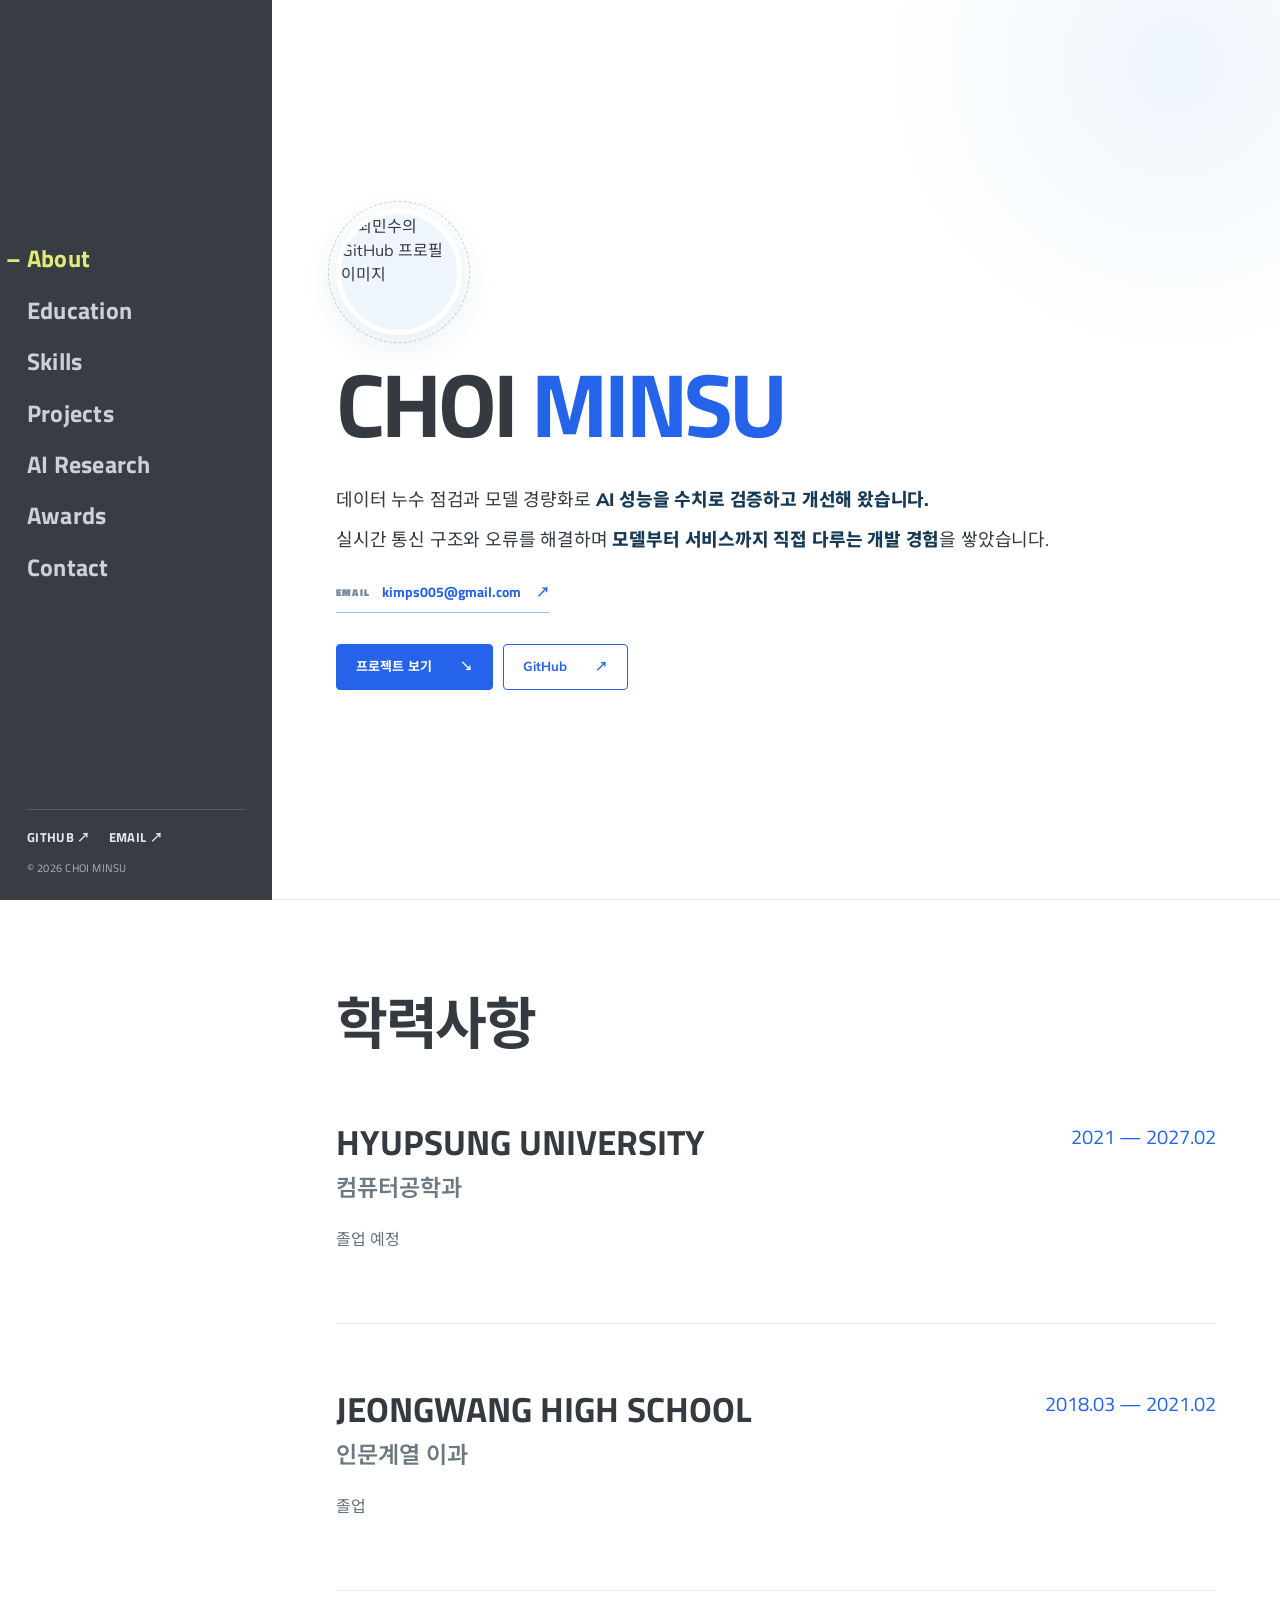
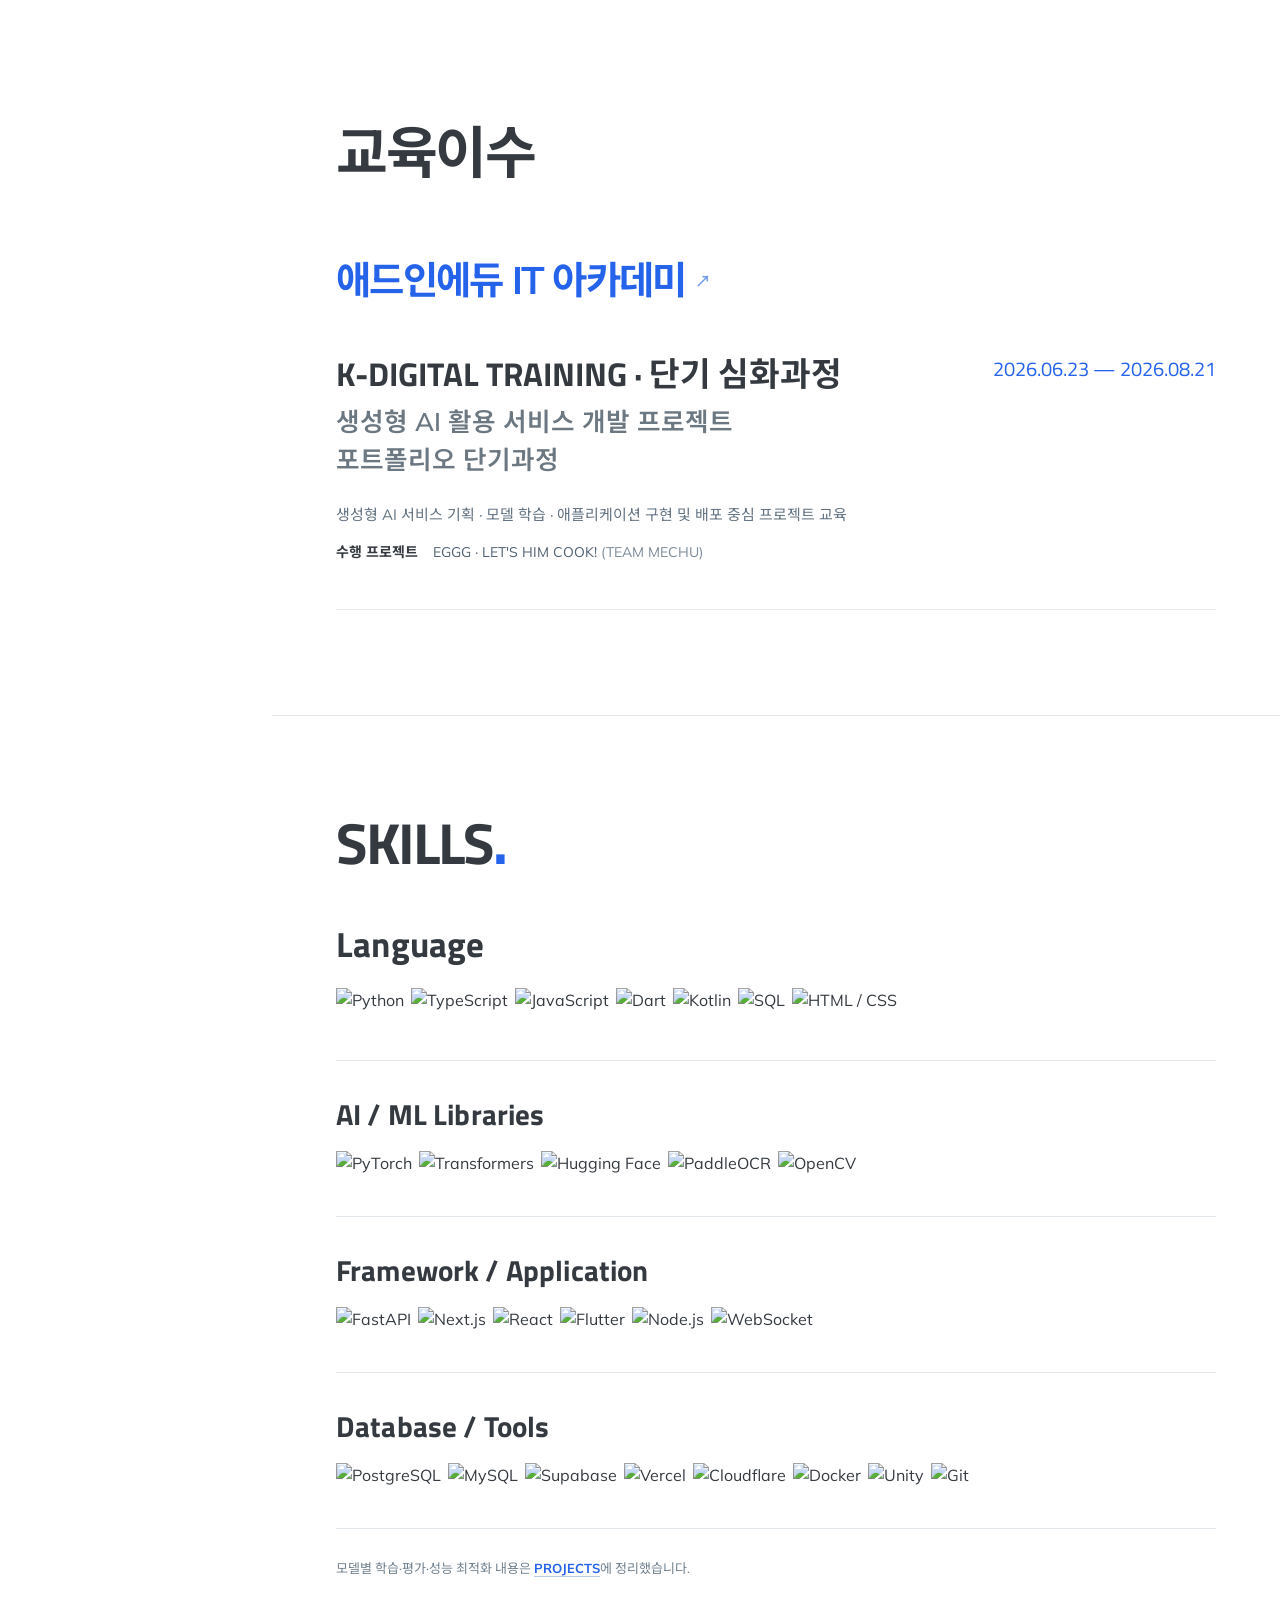
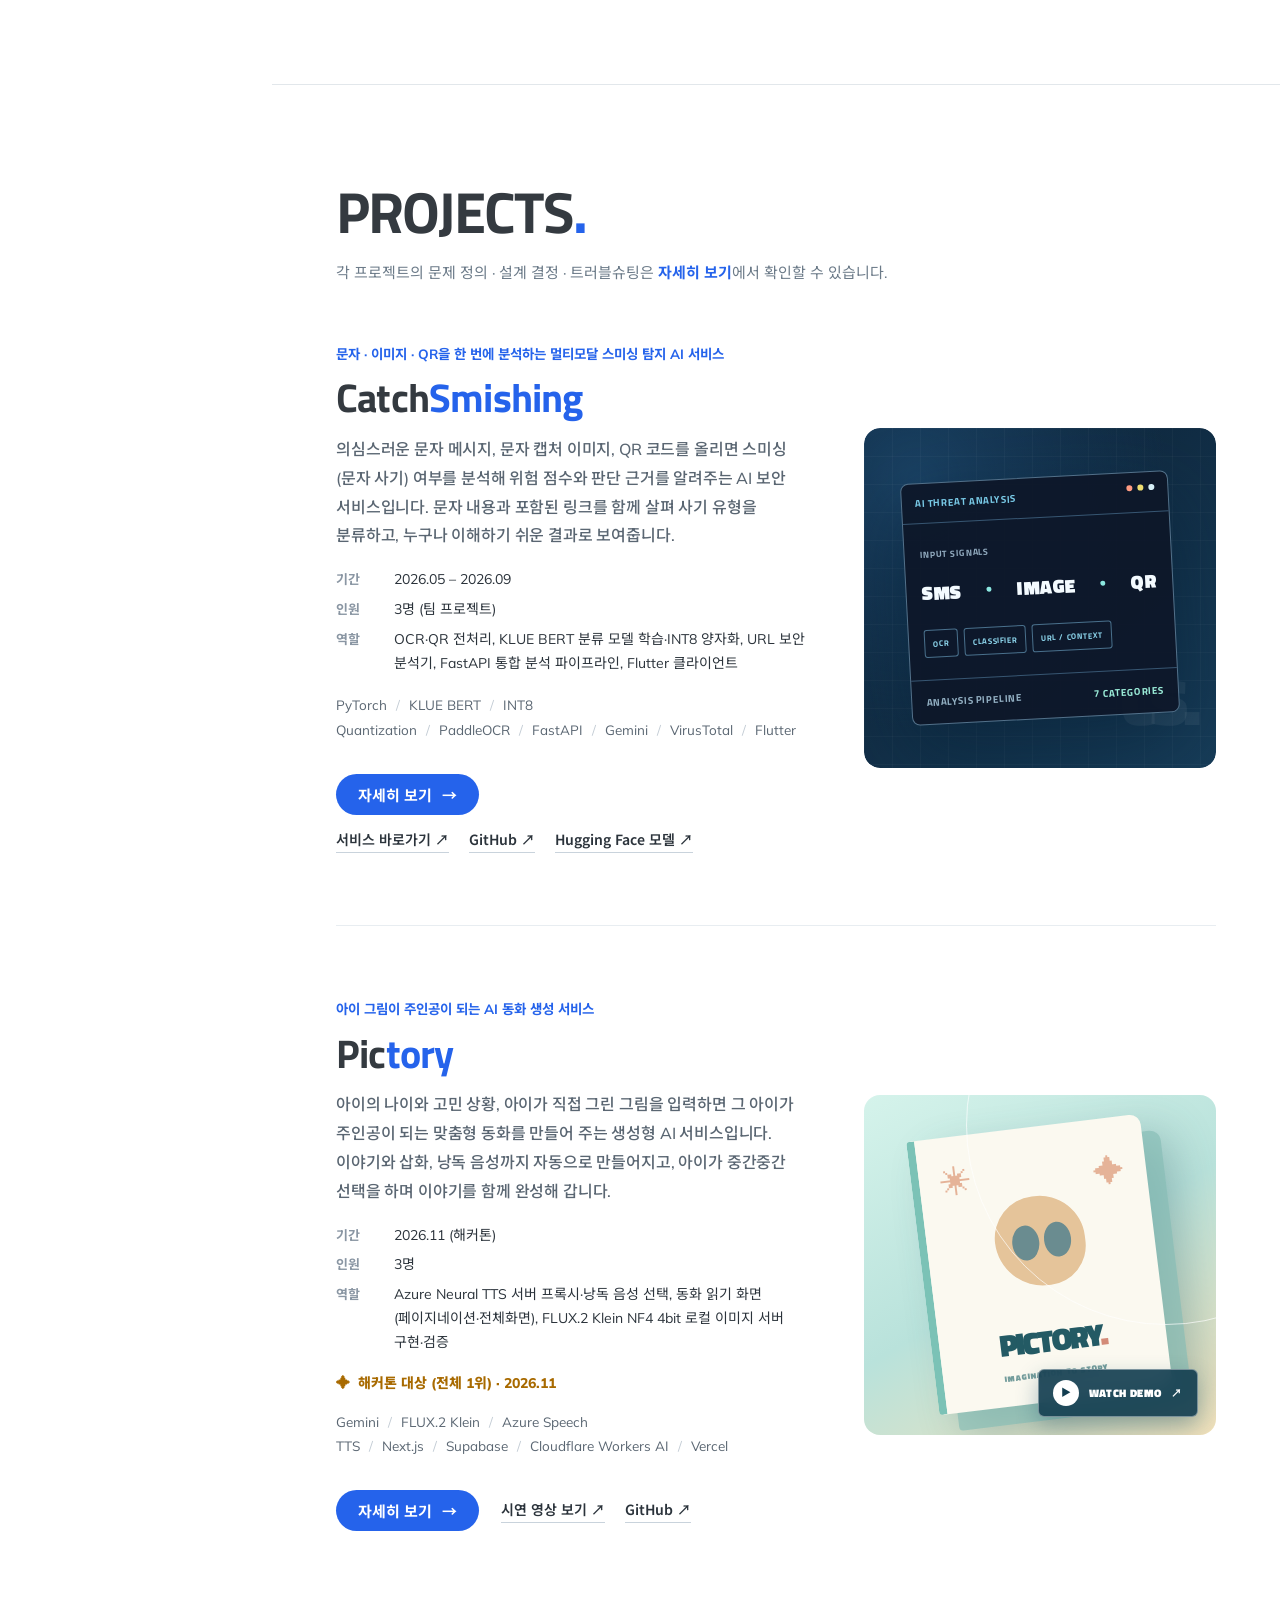
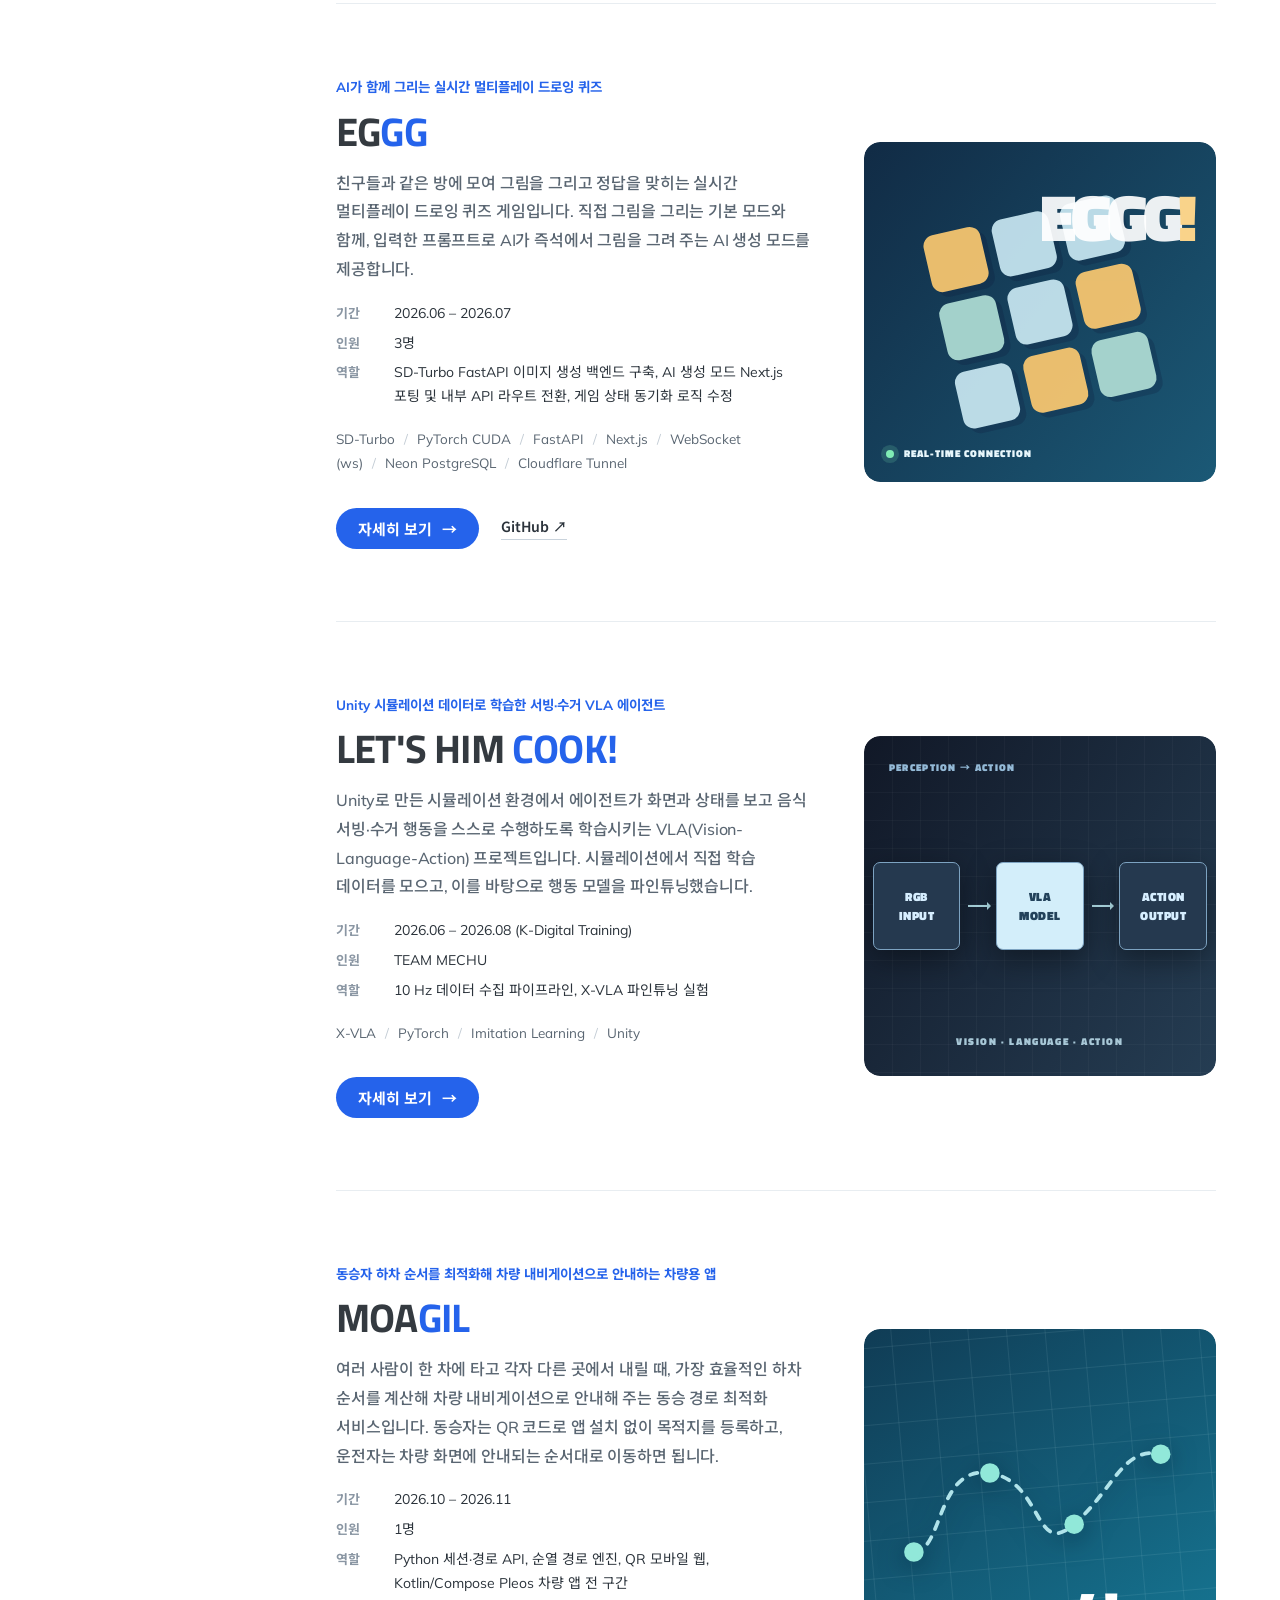
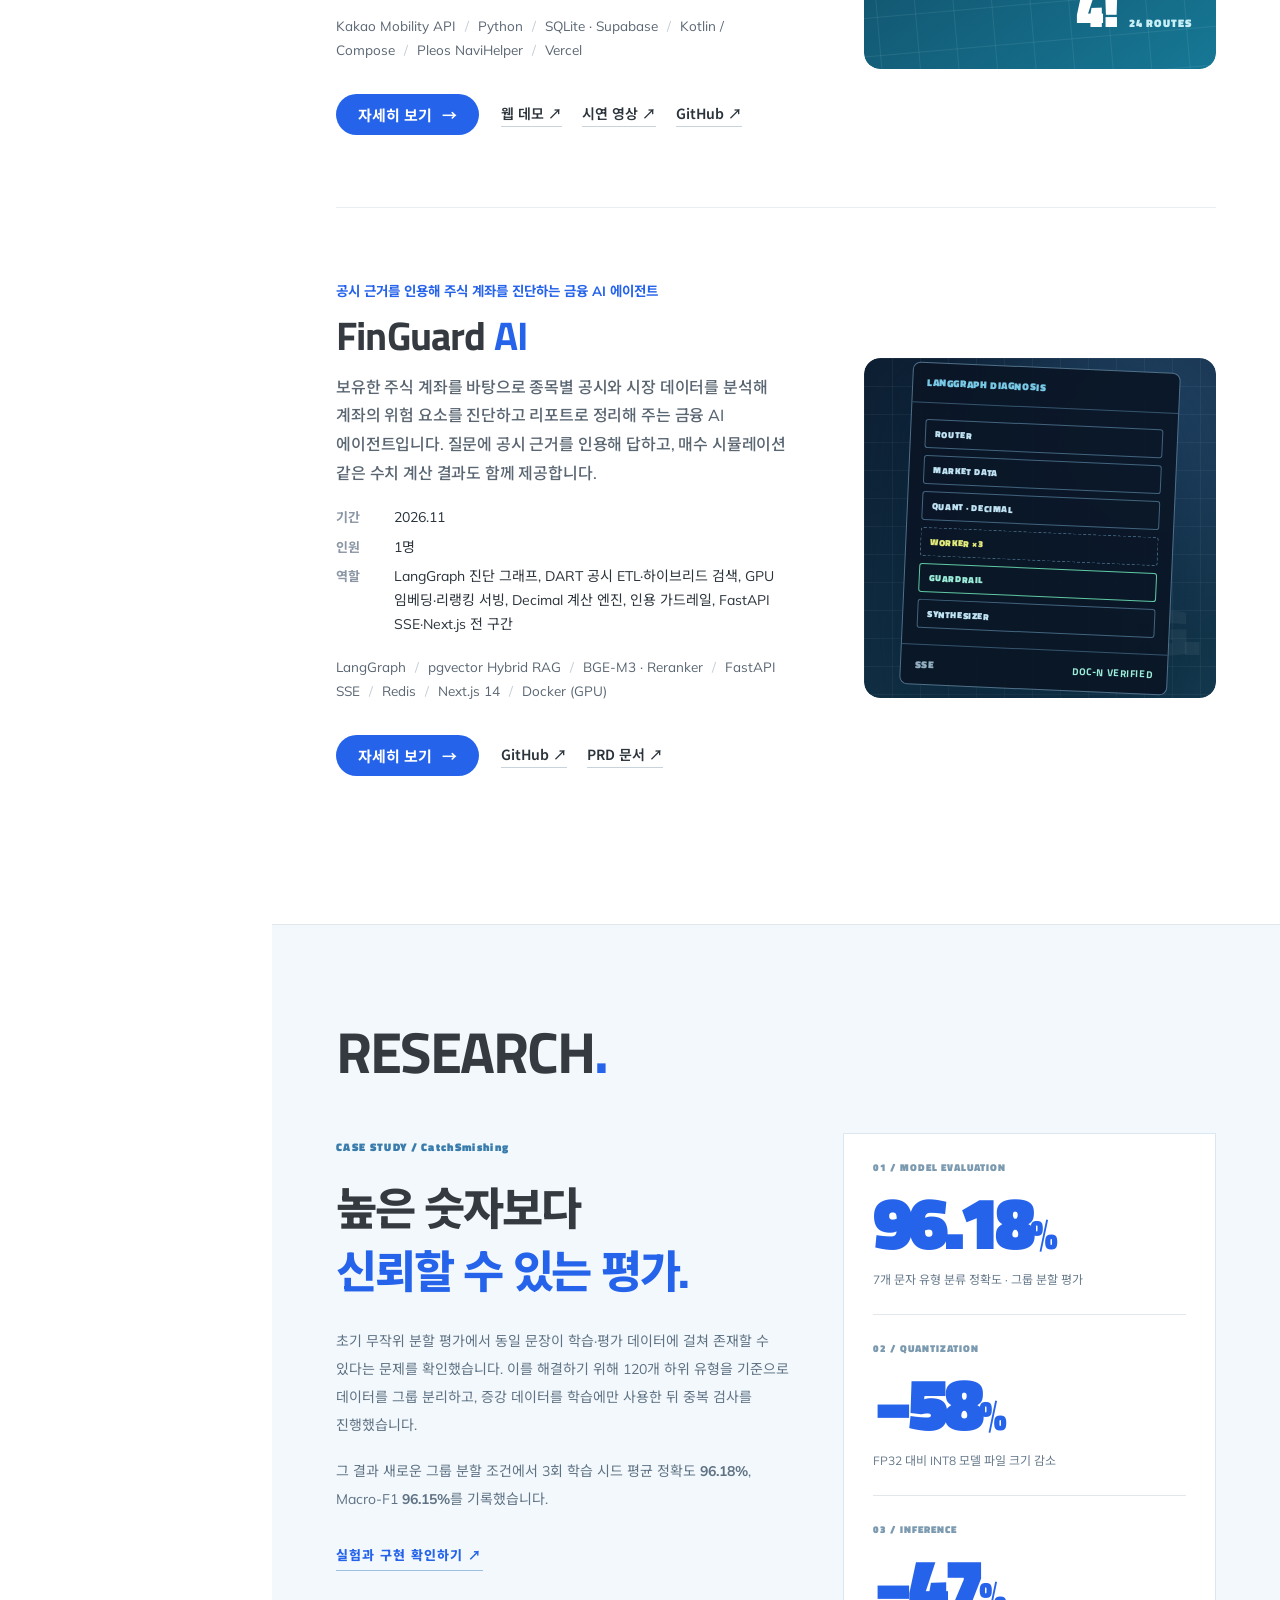
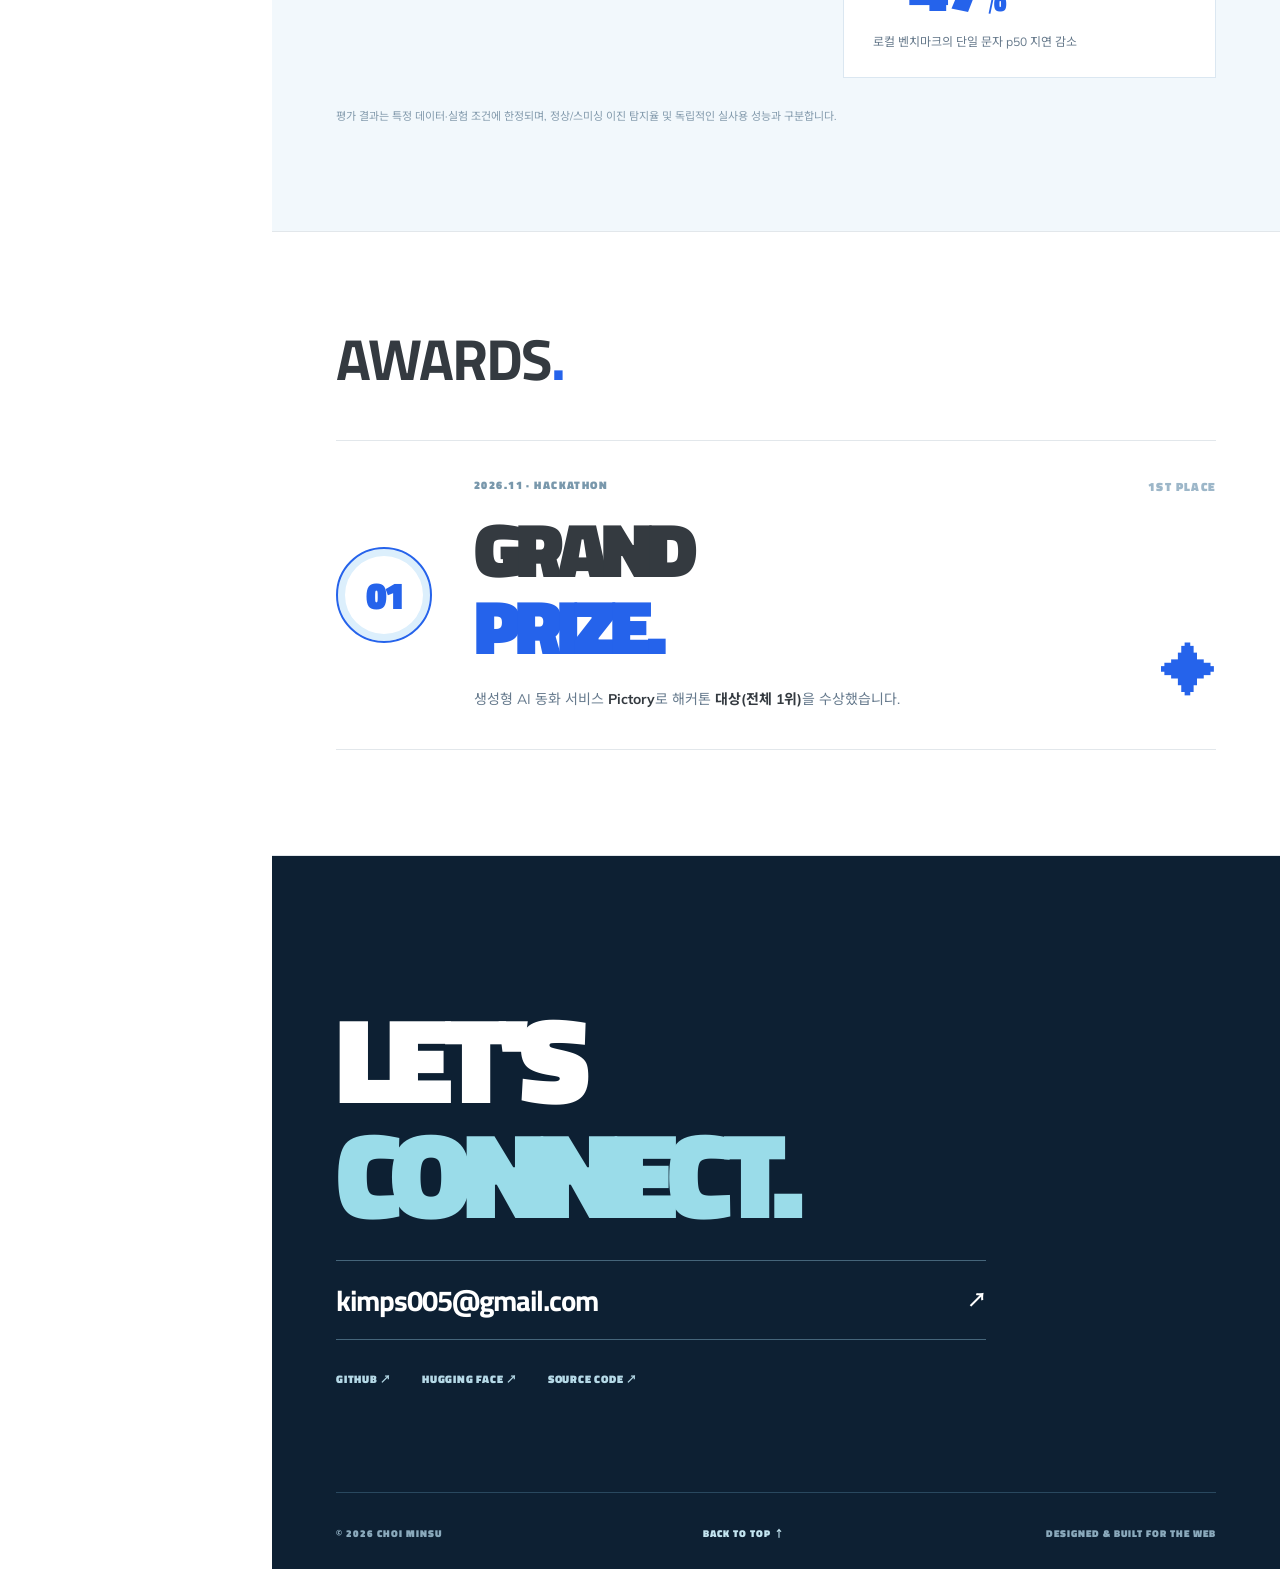
==== commit 2bc27b3d: "Simplify project UI: remove boxes, use typography and hairlines - Detail pages: label/value rows, op" ====
--- a/docs/index.html
+++ b/docs/index.html
@@ -13,7 +13,7 @@
   <link rel="preconnect" href="https://fonts.googleapis.com" />
   <link rel="preconnect" href="https://fonts.gstatic.com" crossorigin />
   <link href="https://fonts.googleapis.com/css2?family=Mulish:wght@400;500;600;700;800&family=Noto+Sans+KR:wght@400;500;600;700;800&family=Titillium+Web:wght@400;600;700;800&display=swap" rel="stylesheet" />
-  <link rel="stylesheet" href="./styles.css?v=detail-20261125" />
+  <link rel="stylesheet" href="./styles.css?v=minimal-20261125" />
   <script defer src="./script.js"></script>
 </head>
 <body>
--- a/docs/styles.css
+++ b/docs/styles.css
@@ -457,3 +457,24 @@
 .project-card{overflow:hidden}
 @media(max-width:1020px){.project-visual-link{order:-1}}
 @media(max-width:640px){.project-detail-btn{font-size:14px;padding:12px 18px}.section-note{font-size:14px}}
+/* ===== Projects list: box-free, typographic ===== */
+.section-projects .project-card{border:0;border-radius:0;box-shadow:none;background:none;overflow:visible;min-height:0;margin:0;padding:clamp(48px,6vw,72px) 0;border-top:1px solid #E8EDF1;gap:clamp(28px,4vw,56px);align-items:center}
+.section-projects .project-card:first-of-type{border-top:0;padding-top:8px}
+.section-projects .project-info{padding:0}
+.section-projects .project-visual{border-radius:16px;min-height:340px}
+.section-projects .project-visual-link{border-radius:16px;overflow:hidden}
+.section-projects .project-lead{font-size:16px;color:#5A6672}
+.section-projects .project-meta{font-size:14px;gap:6px}
+.section-projects .project-meta>div{grid-template-columns:48px 1fr}
+.section-projects .project-meta dt{font:700 13px/1.7 "Noto Sans KR",var(--body);letter-spacing:0;color:#8A96A3}
+.section-projects .project-meta dd{color:#2B333B}
+.section-projects .tech-chips{display:block;margin:0 0 26px;font-size:13.5px;line-height:1.8;color:#5A6672}
+.section-projects .tech-chips span{display:inline;padding:0;background:none;border-radius:0;font:inherit;color:inherit}
+.section-projects .tech-chips span+span::before{content:"/";margin:0 9px;color:#C3CCD5}
+.section-projects .project-award{padding:0;background:none;font-size:14px;color:#A86A00}
+.section-projects .project-links{gap:20px}
+.section-projects .project-links a{font:600 14px "Noto Sans KR",var(--body);letter-spacing:0;color:#2B333B;border-bottom-color:#C9D3DC;padding-bottom:3px}
+.section-projects .project-links a:hover{color:var(--primary);border-bottom-color:var(--primary)}
+.section-projects .project-detail-btn{box-shadow:none}
+@media(max-width:1020px){.section-projects .project-card{padding:48px 0}.section-projects .project-visual{min-height:260px}}
+@media(max-width:640px){.section-projects .project-card{padding:40px 0;margin:0}.section-projects .project-visual{min-height:220px}.section-projects .project-lead{font-size:15px}}
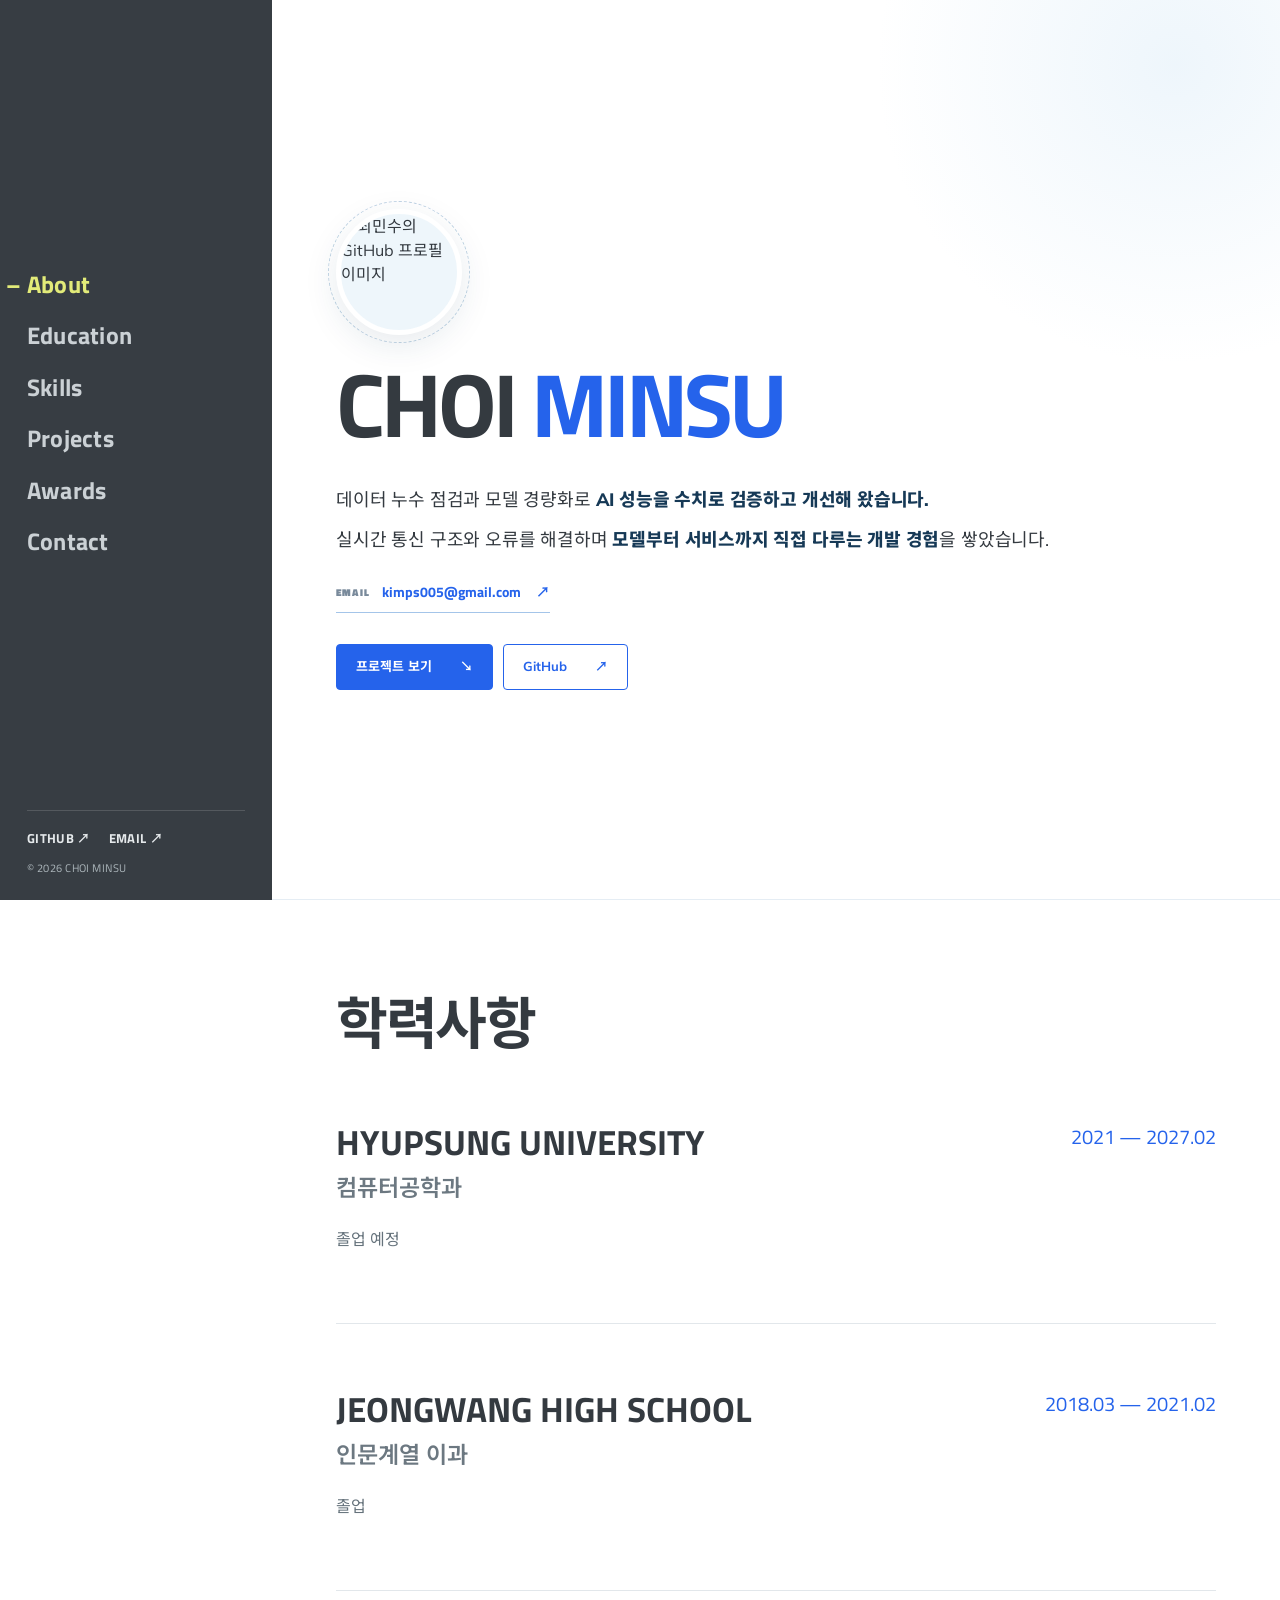
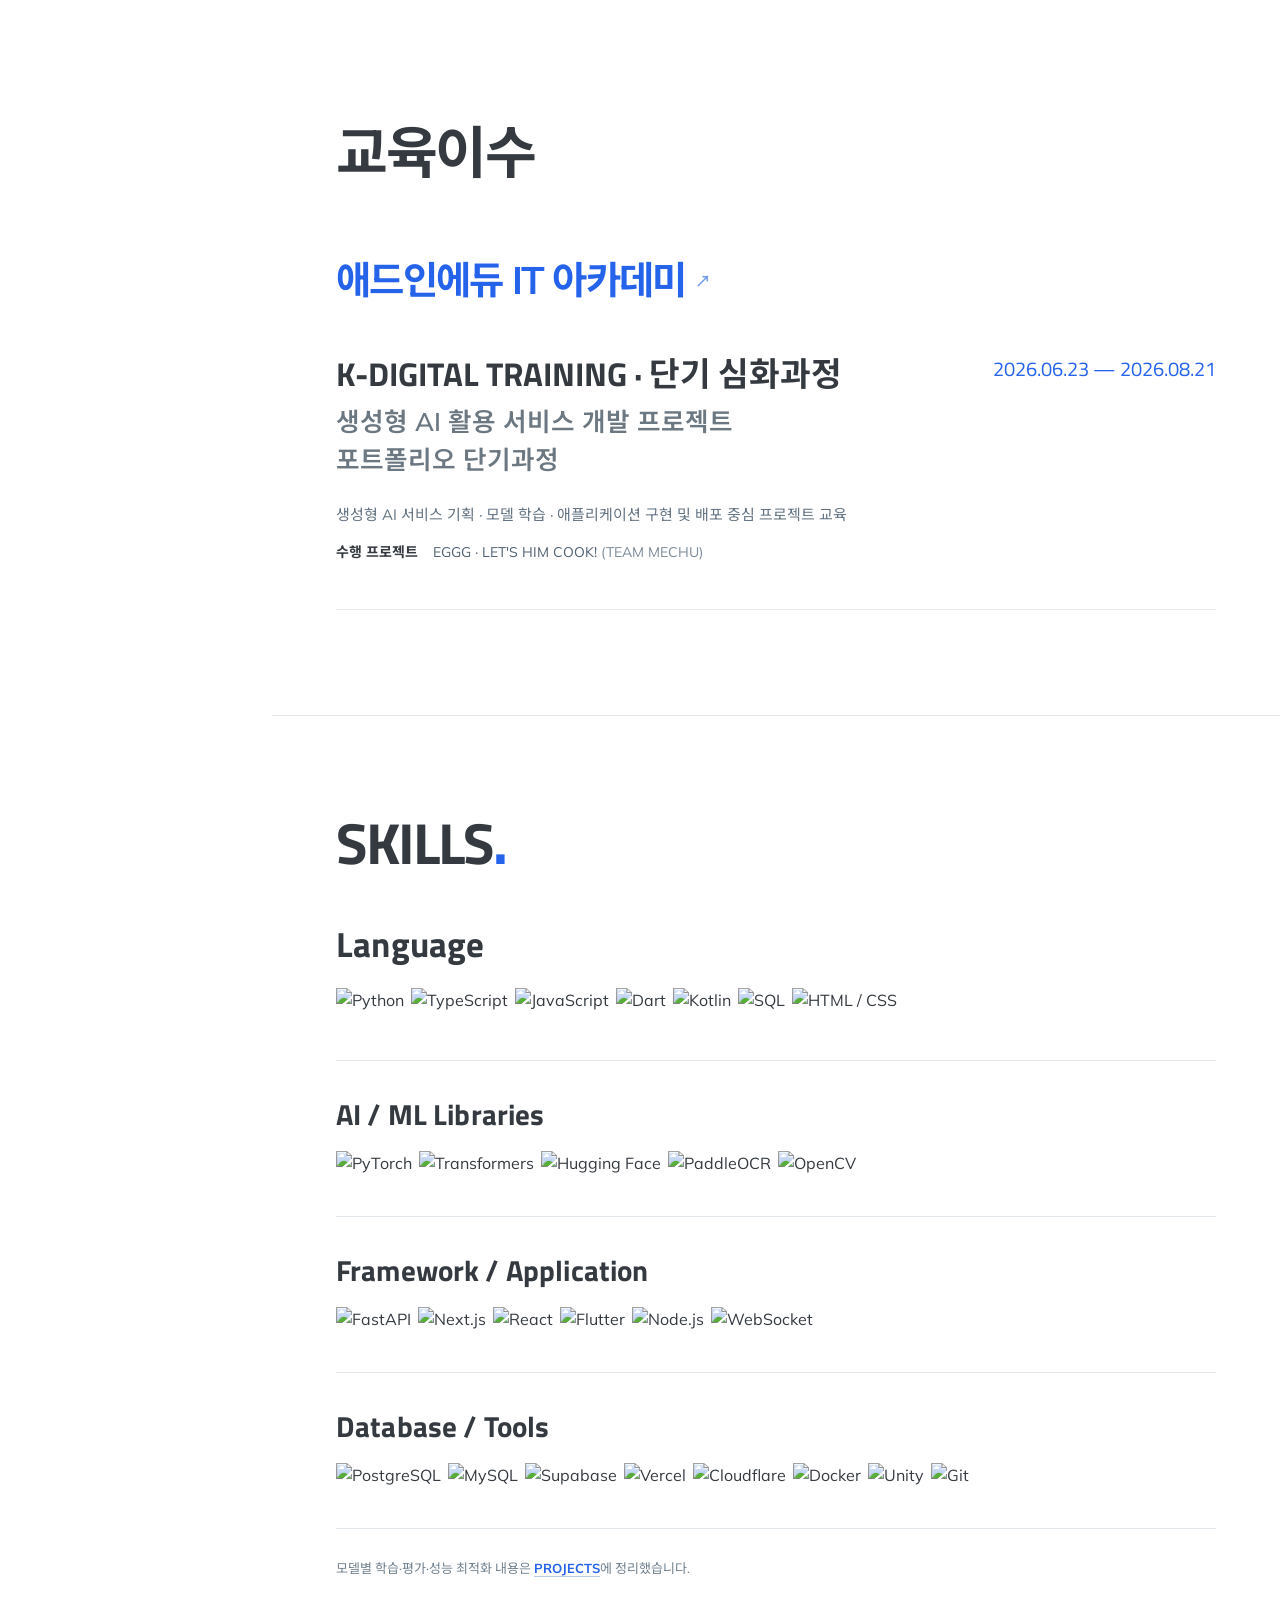
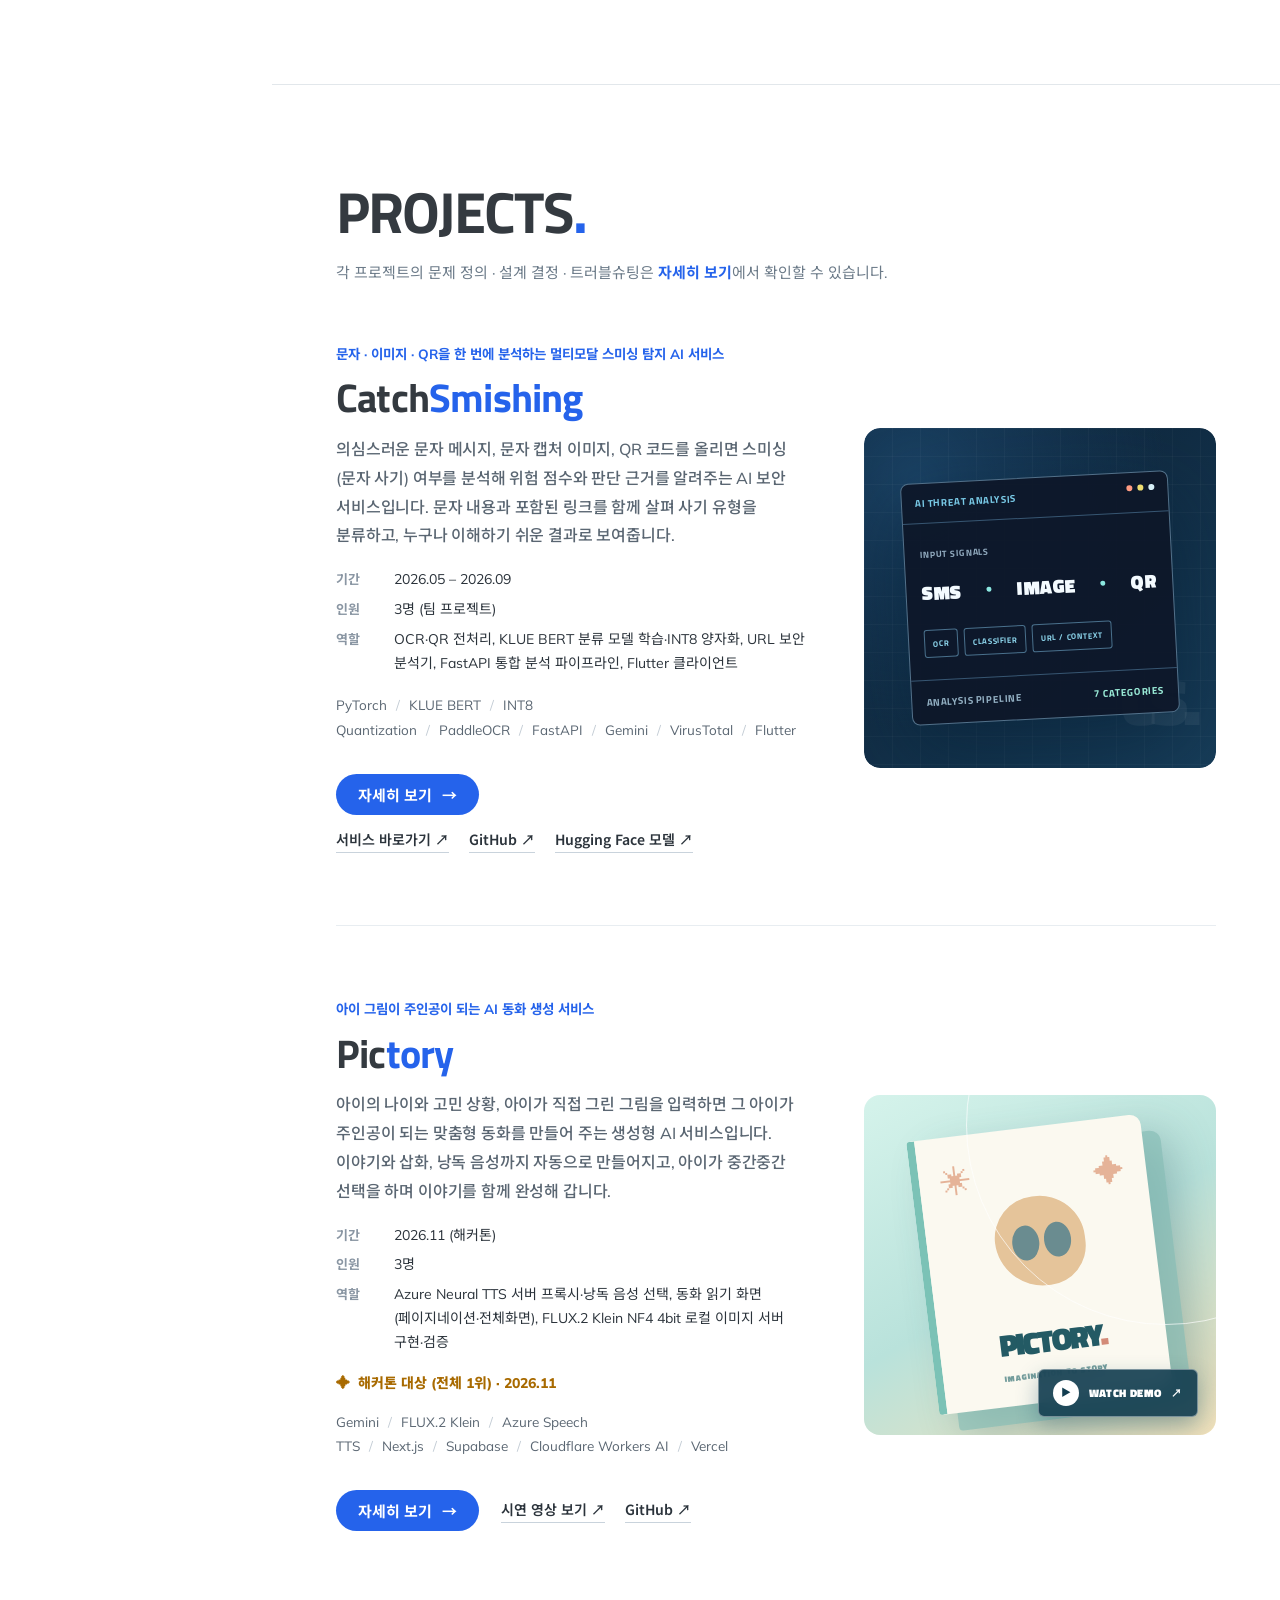
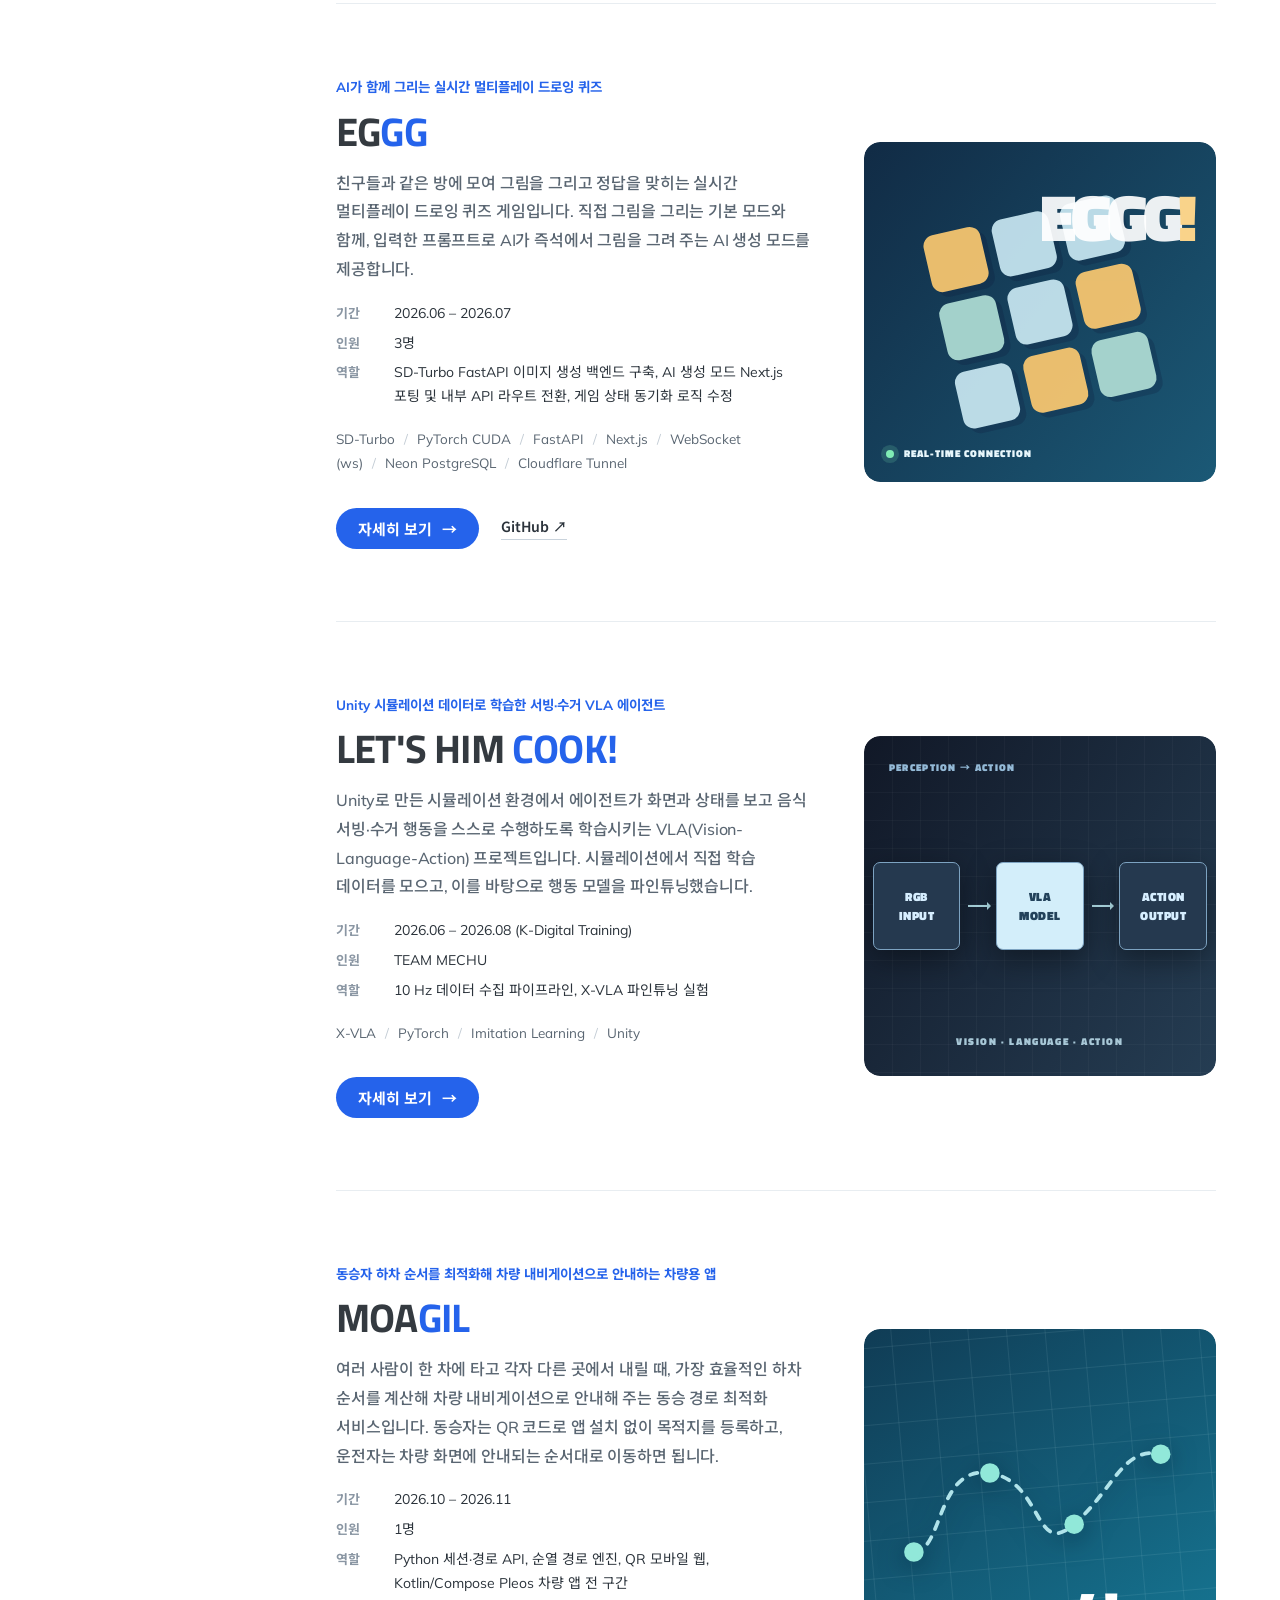
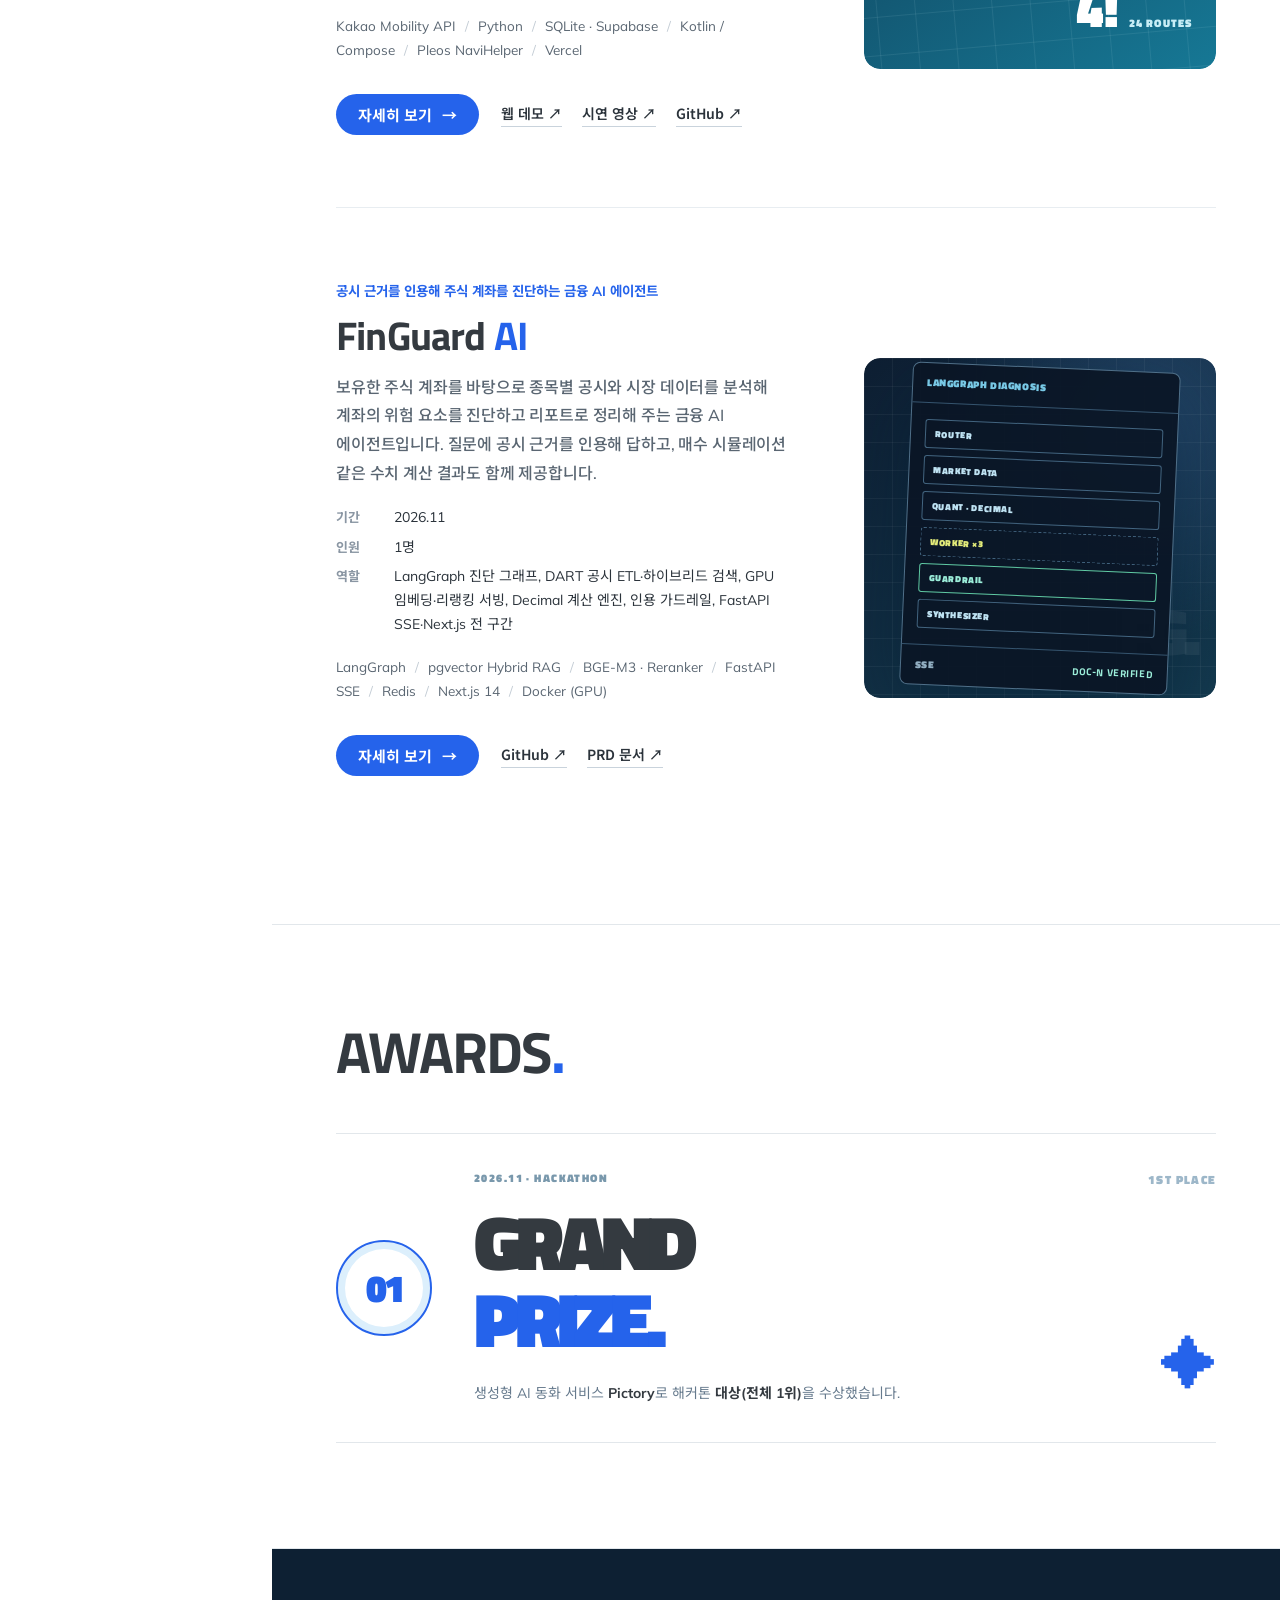
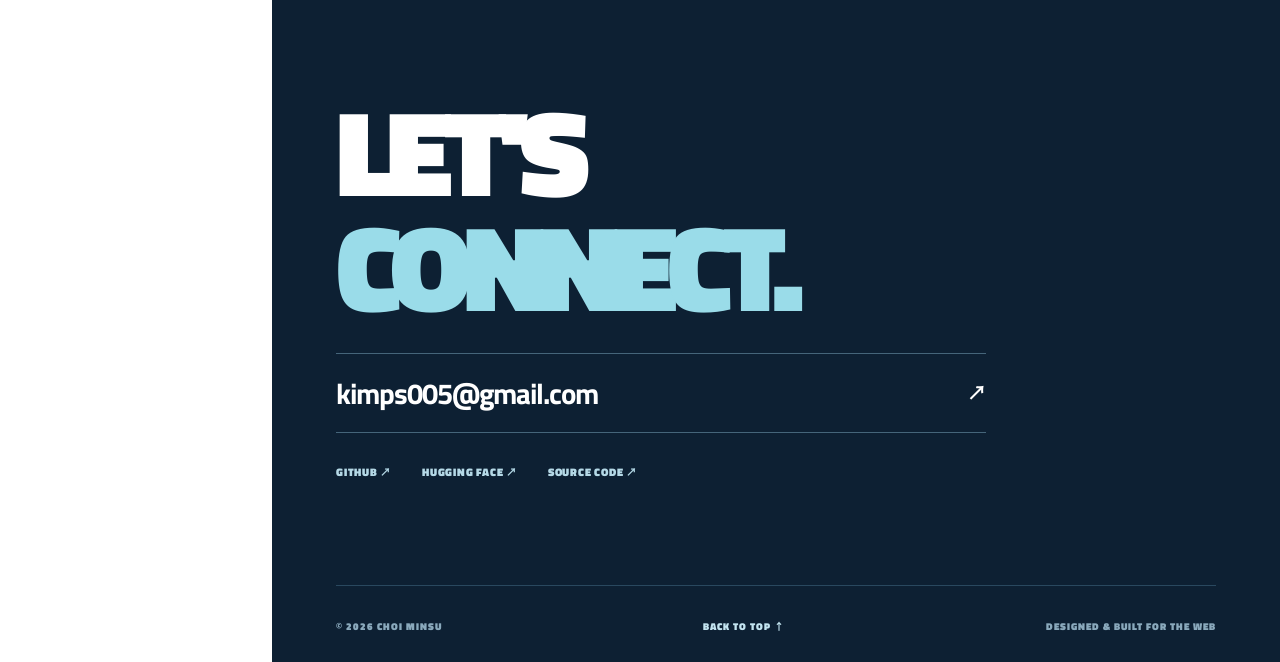
==== commit 01162c05: "Remove AI Research section from portfolio Co-Authored-By: Claude Opus 5.5 <noreply@anthropic.com> Cl" ====
--- a/docs/index.html
+++ b/docs/index.html
@@ -25,7 +25,6 @@
       <a href="#education" class="nav-link">Education</a>
       <a href="#skills" class="nav-link">Skills</a>
       <a href="#projects" class="nav-link">Projects</a>
-      <a href="#research" class="nav-link">AI Research</a>
       <a href="#awards" class="nav-link">Awards</a>
       <a href="#contact" class="nav-link">Contact</a>
     </nav>
@@ -321,27 +320,6 @@
       </article>
     </section>
 
-    <section class="section section-research" id="research" aria-labelledby="research-title">
-      <div class="section-heading reveal">
-        <h2 id="research-title">RESEARCH<span class="heading-period">.</span></h2>
-      </div>
-      <div class="research-layout">
-        <div class="research-story reveal">
-          <span class="research-label">CASE STUDY / CatchSmishing</span>
-          <h3>높은 숫자보다<br /><em>신뢰할 수 있는 평가.</em></h3>
-          <p>초기 무작위 분할 평가에서 동일 문장이 학습·평가 데이터에 걸쳐 존재할 수 있다는 문제를 확인했습니다. 이를 해결하기 위해 120개 하위 유형을 기준으로 데이터를 그룹 분리하고, 증강 데이터를 학습에만 사용한 뒤 중복 검사를 진행했습니다.</p>
-          <p>그 결과 새로운 그룹 분할 조건에서 3회 학습 시드 평균 정확도 <strong>96.18%</strong>, Macro-F1 <strong>96.15%</strong>를 기록했습니다.</p>
-          <a href="https://github.com/kimps005/CatchSmishing" target="_blank" rel="noopener noreferrer" class="text-link">실험과 구현 확인하기 <span aria-hidden="true">↗</span></a>
-        </div>
-        <div class="research-numbers reveal">
-          <div><span>01 / MODEL EVALUATION</span><strong>96.18<span>%</span></strong><p>7개 문자 유형 분류 정확도 · 그룹 분할 평가</p></div>
-          <div><span>02 / QUANTIZATION</span><strong>−58<span>%</span></strong><p>FP32 대비 INT8 모델 파일 크기 감소</p></div>
-          <div><span>03 / INFERENCE</span><strong>−47<span>%</span></strong><p>로컬 벤치마크의 단일 문자 p50 지연 감소</p></div>
-        </div>
-      </div>
-      <p class="research-footnote reveal">평가 결과는 특정 데이터·실험 조건에 한정되며, 정상/스미싱 이진 탐지율 및 독립적인 실사용 성능과 구분합니다.</p>
-    </section>
-
     <section class="section section-awards" id="awards" aria-labelledby="awards-title">
       <div class="section-heading reveal">
         <h2 id="awards-title">AWARDS<span class="heading-period">.</span></h2>
--- a/docs/styles.css
+++ b/docs/styles.css
@@ -220,22 +220,6 @@
 .route-svg{position:relative;max-width:94%;filter:drop-shadow(0 5px 12px #041D3288)}
 .route-counter{position:absolute;right:24px;bottom:23px;display:flex;align-items:baseline;gap:10px;color:#fff}.route-counter b{font:800 50px var(--display)}.route-counter span{font:800 11px var(--display);letter-spacing:.1em;color:#C8EEF6}
 
-/* Research */
-.section-research{background:#F2F8FC}
-.research-layout{display:grid;grid-template-columns:1.1fr .9fr;gap:clamp(30px,4vw,80px)}
-.research-label{font:800 11px var(--display);letter-spacing:.12em;color:#3A7DAD}
-.research-story h3{font-size:clamp(27px,3.5vw,45px);line-height:1.4;font-weight:800;letter-spacing:-.05em;margin:20px 0 25px;word-break:keep-all}
-.research-story h3 em{color:var(--primary);font-style:normal}
-.research-story>p{font-size:14px;line-height:2;color:#5F7284;word-break:keep-all;margin:0 0 18px}
-.research-story .text-link{display:inline-block;margin-top:14px;font-family:var(--body);font-size:13px}
-.research-numbers{background:#fff;border:1px solid #DBE7F1;padding:0 29px}
-.research-numbers>div{padding:26px 0 25px}
-.research-numbers>div+div{border-top:1px solid var(--line)}
-.research-numbers span{display:block;font:800 10px var(--display);letter-spacing:.1em;color:#7B9AB0}
-.research-numbers strong{display:block;font:800 clamp(48px,5.8vw,79px)/1.15 var(--display);letter-spacing:-.075em;color:var(--primary);margin:4px 0 0}
-.research-numbers strong span{display:inline;font-size:.57em;letter-spacing:-.07em;color:var(--primary)}
-.research-numbers p{font-size:12px;color:#66798B;line-height:1.6;margin:5px 0 0}
-.research-footnote{color:#849BAD;font-size:11px;line-height:1.9;margin:28px 0 0}
 
 /* Awards */
 .section-awards{background:#fff}
@@ -282,11 +266,6 @@
   .project-visual{min-height:290px;order:-1}
   .project-info{order:1}
   .project-card-featured .project-visual{min-height:310px}
-  .research-layout{grid-template-columns:1fr}
-  .research-numbers{display:grid;grid-template-columns:repeat(3,1fr);gap:15px}
-  .research-numbers>div+div{border-top:0;border-left:1px solid var(--line);padding-left:12px}
-  .research-numbers>div{min-width:0}
-  .research-numbers strong{font-size:clamp(32px,4.7vw,57px)}
   .award-feature{grid-template-columns:105px 1fr}
   .award-side{display:none}
 }
@@ -354,10 +333,6 @@
   .story-book{transform:scale(.77) rotate(-7deg)}
   .vla-nodes span{width:70px;height:65px;font-size:9px}
   .vla-nodes i{width:13px}
-  .research-numbers{grid-template-columns:1fr;padding:0 22px;gap:0}
-  .research-numbers>div{padding:22px 0}
-  .research-numbers>div+div{border-left:0;border-top:1px solid var(--line);padding-left:0}
-  .research-numbers strong{font-size:56px}
   .award-feature{grid-template-columns:1fr;gap:20px}
   .award-medal{height:76px;width:76px;font-size:30px}
   .award-main h3{font-size:60px}
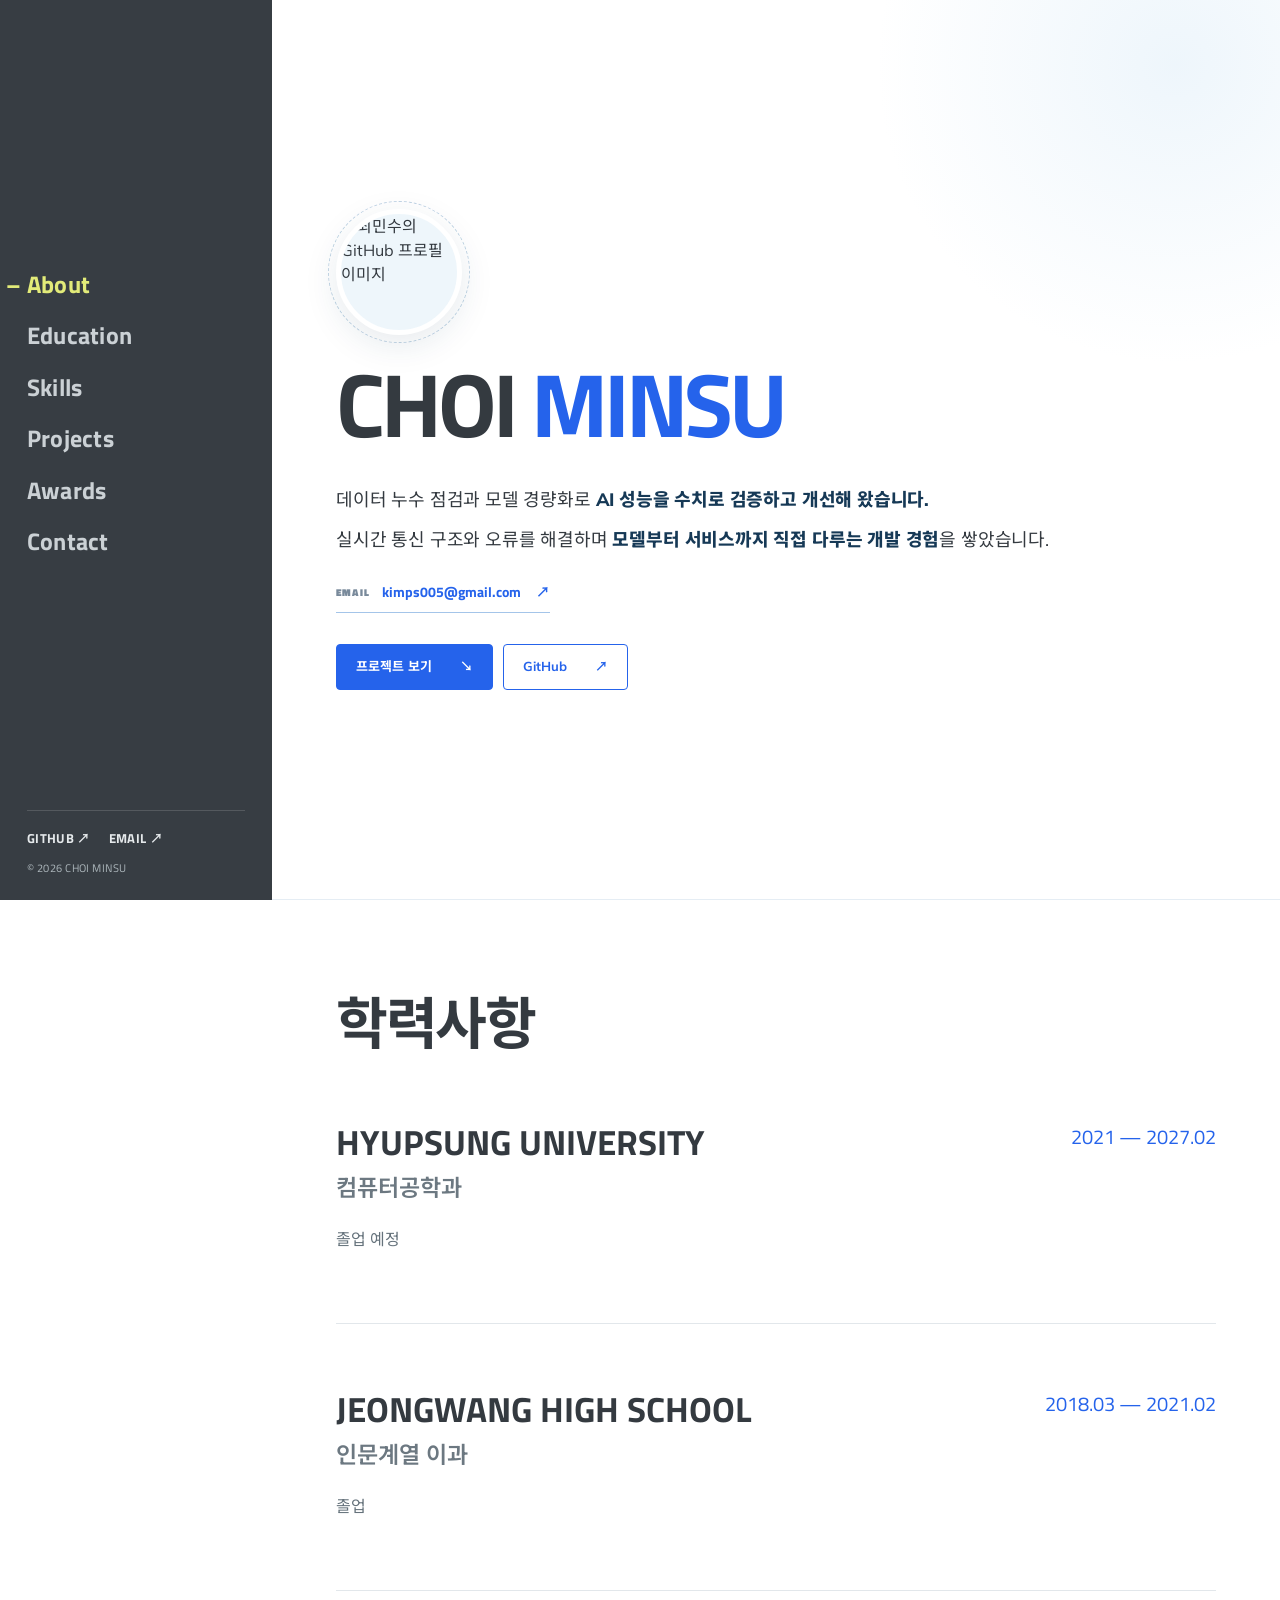
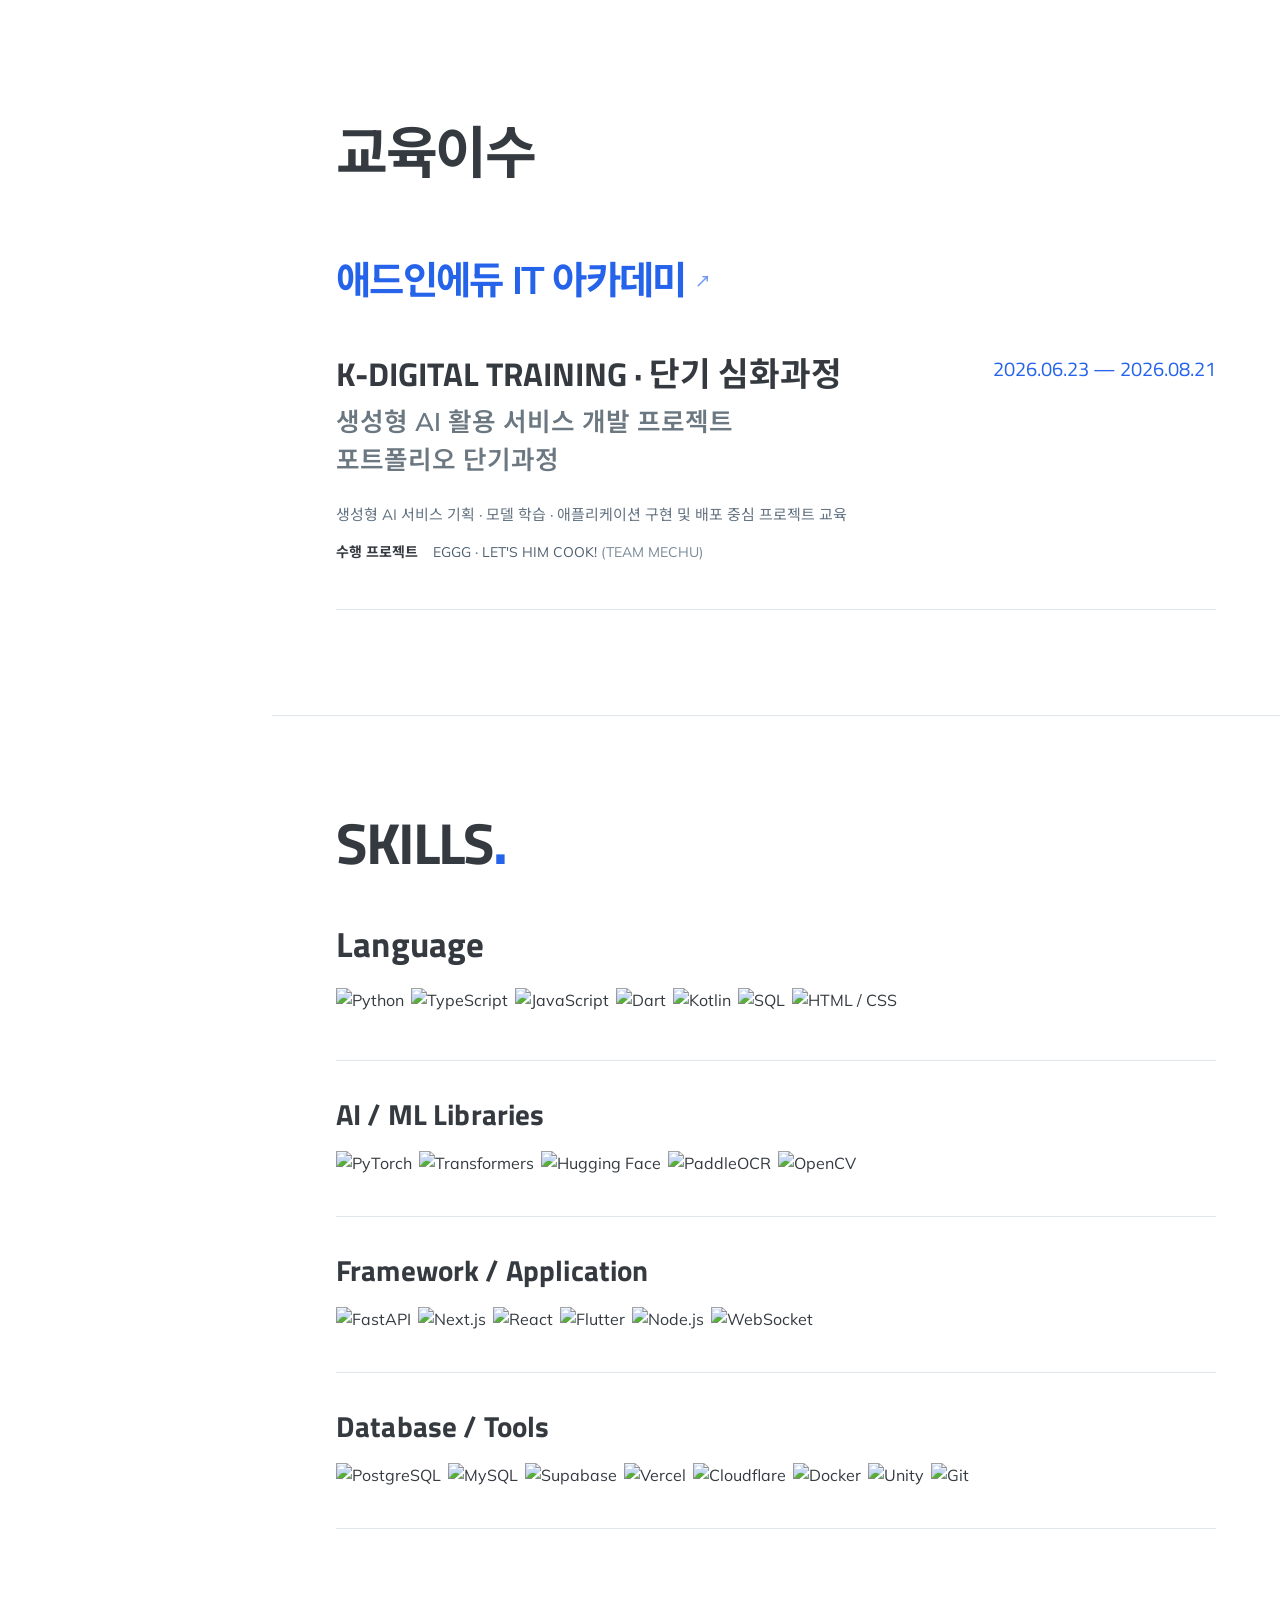
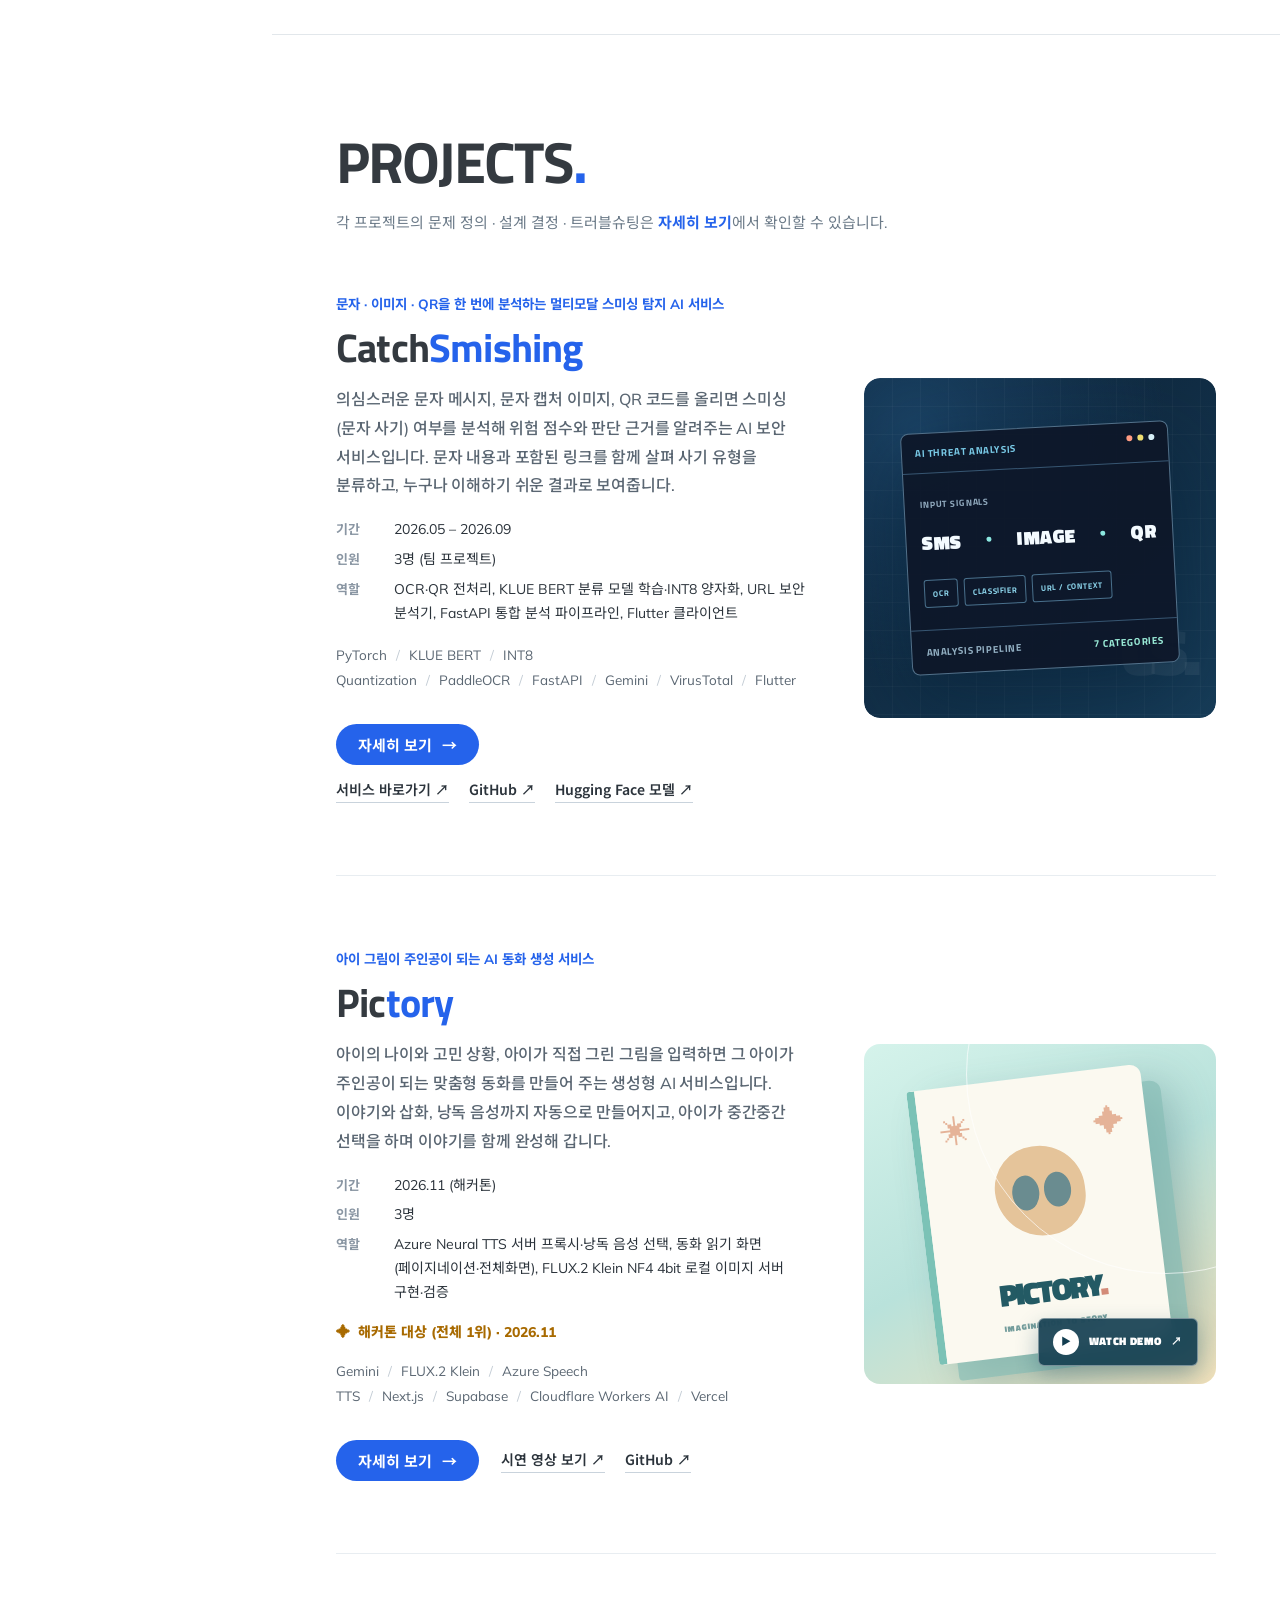
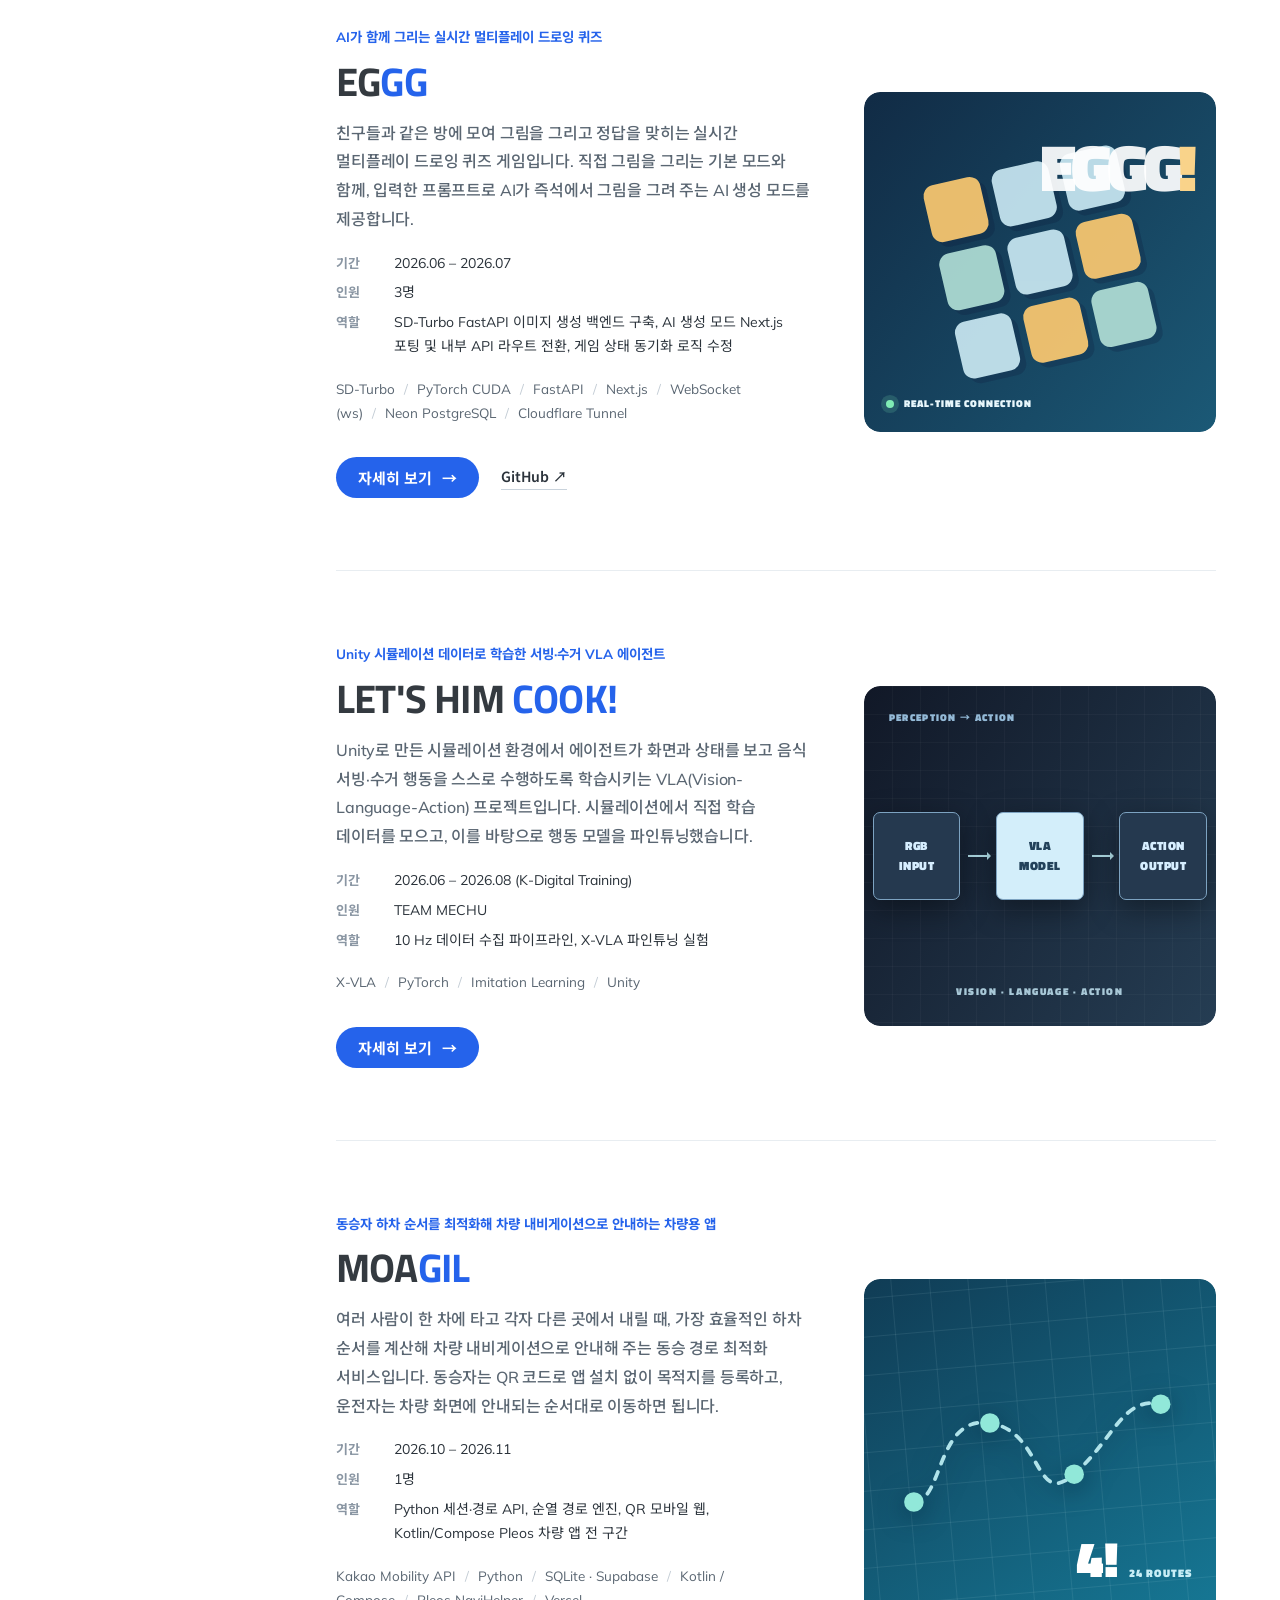
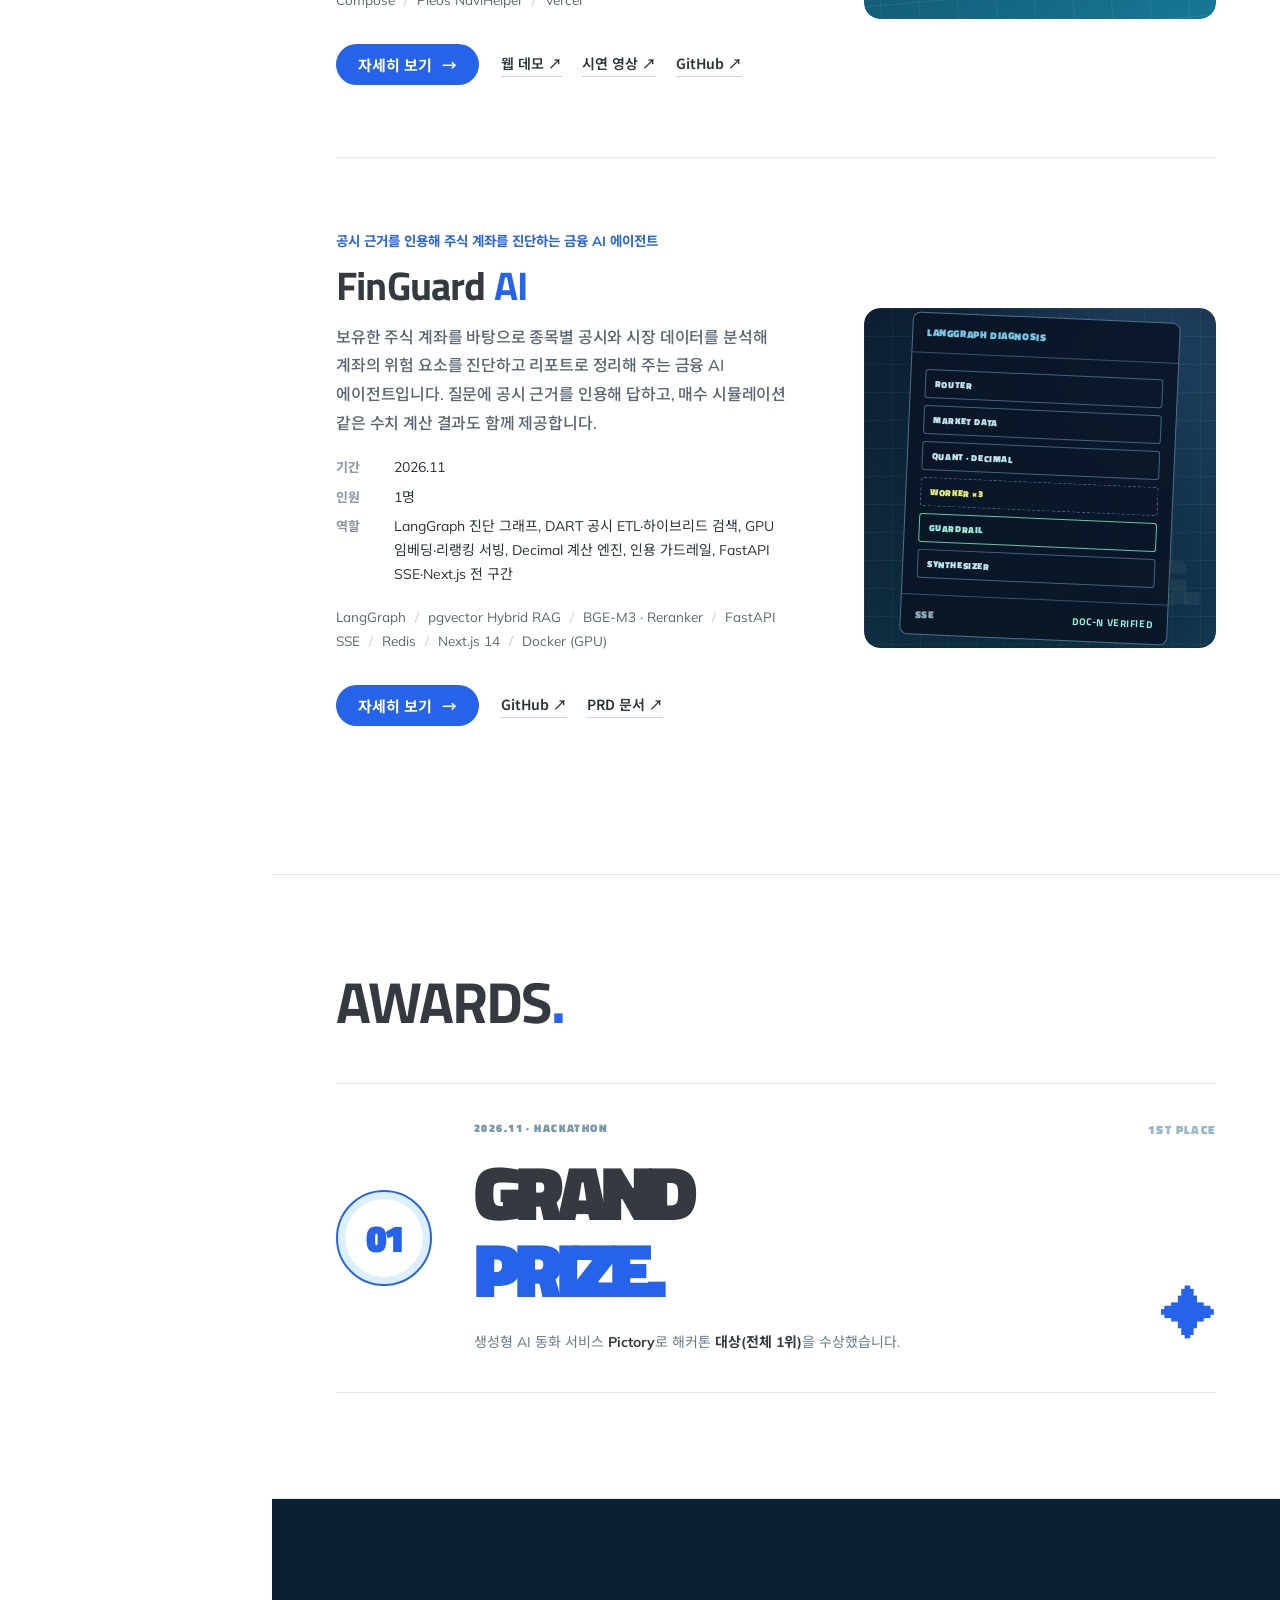
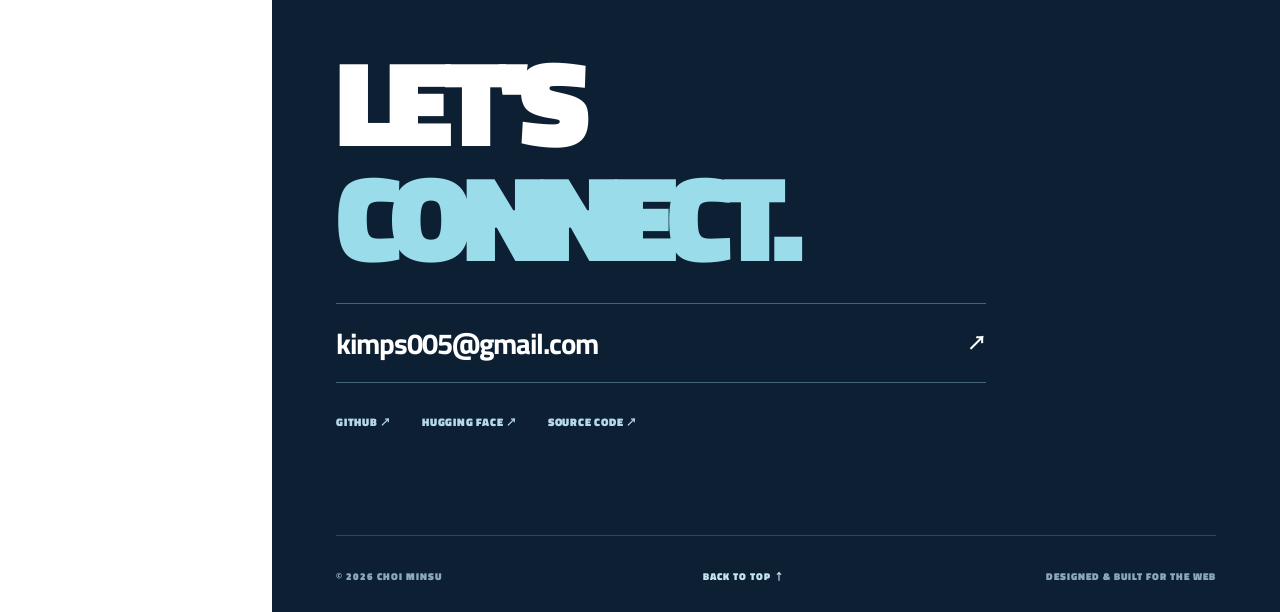
==== commit 0f7dacb2: "Remove projects note from Skills section Co-Authored-By: Claude Opus 5.5 <noreply@anthropic.com> Cla" ====
--- a/docs/index.html
+++ b/docs/index.html
@@ -154,7 +154,6 @@
           <img src="https://img.shields.io/badge/Git-F05032?style=flat-square&amp;logo=git&amp;logoColor=white" alt="Git" height="30" loading="lazy" />
         </div>
       </div>
-      <p class="skills-simple-note reveal">모델별 학습·평가·성능 최적화 내용은 <a href="#projects">PROJECTS</a>에 정리했습니다.</p>
     </section>
 
     <section class="section section-projects" id="projects" aria-labelledby="projects-title">
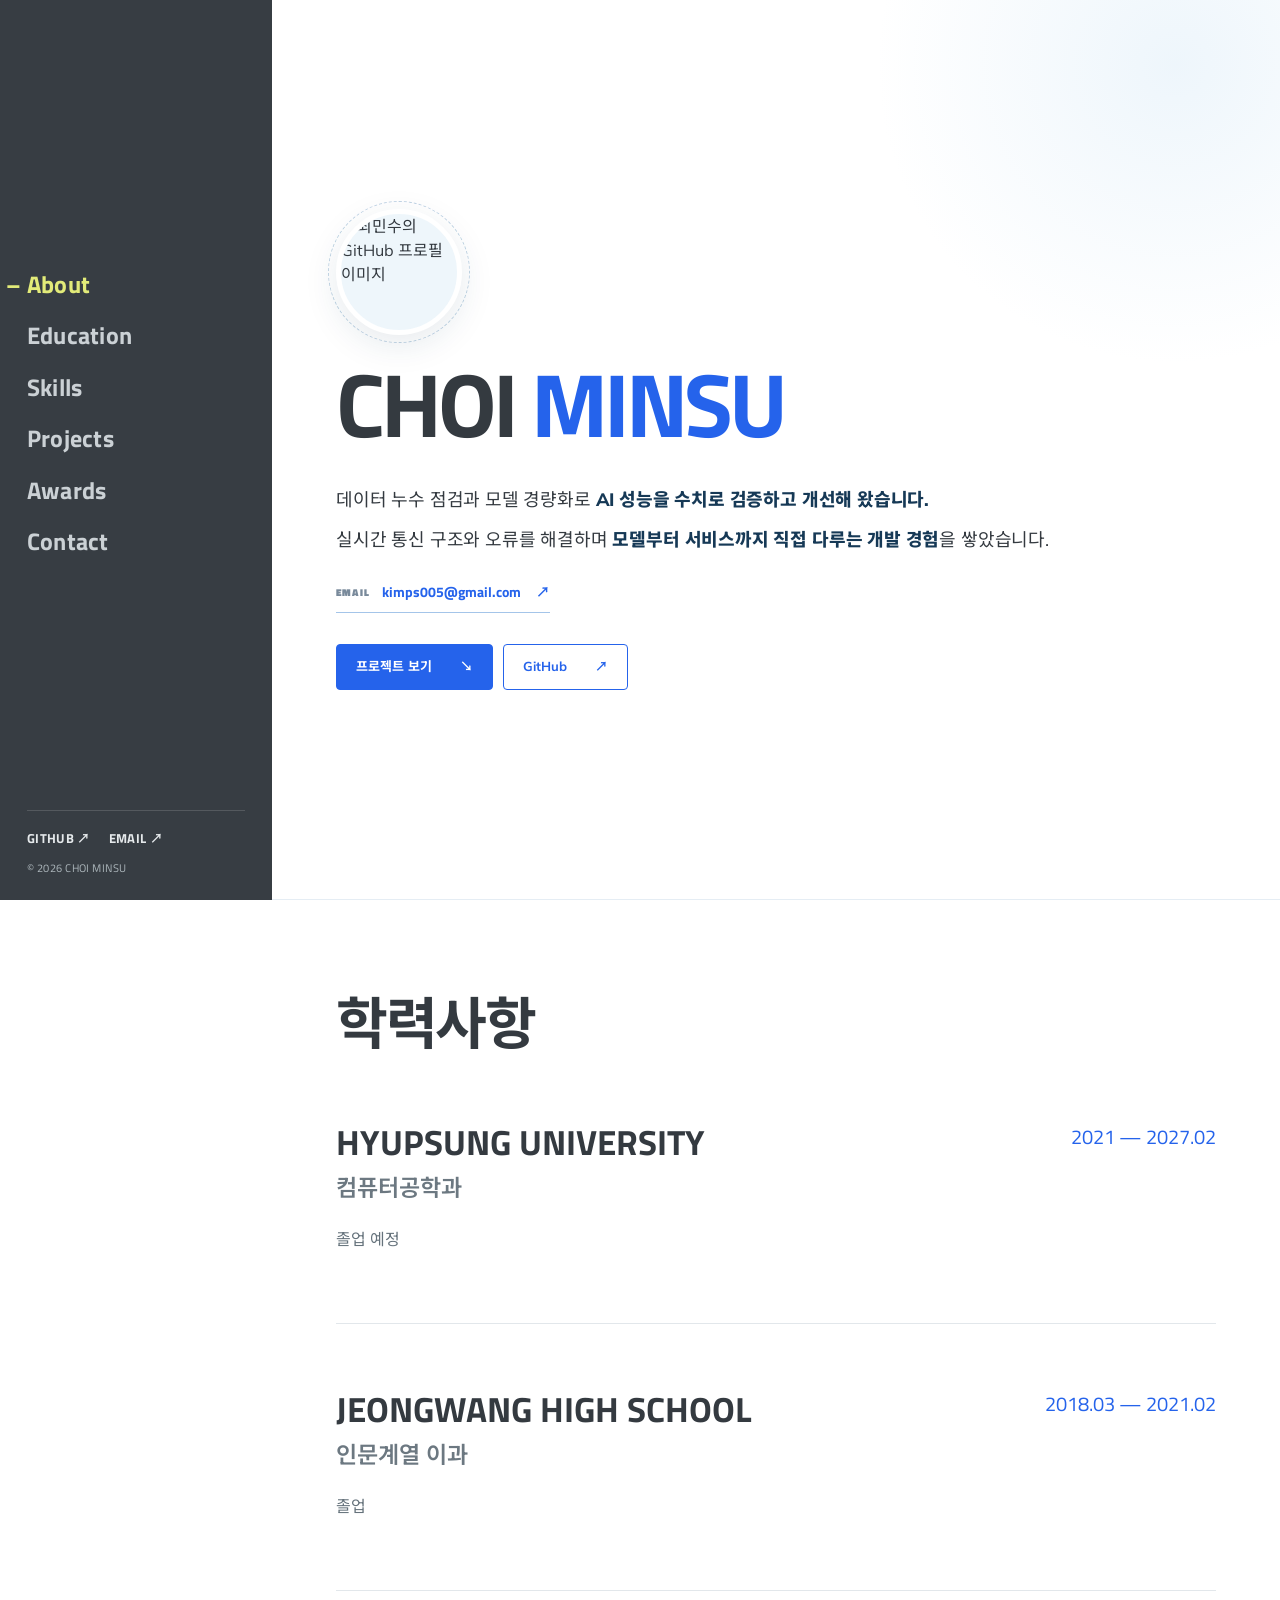
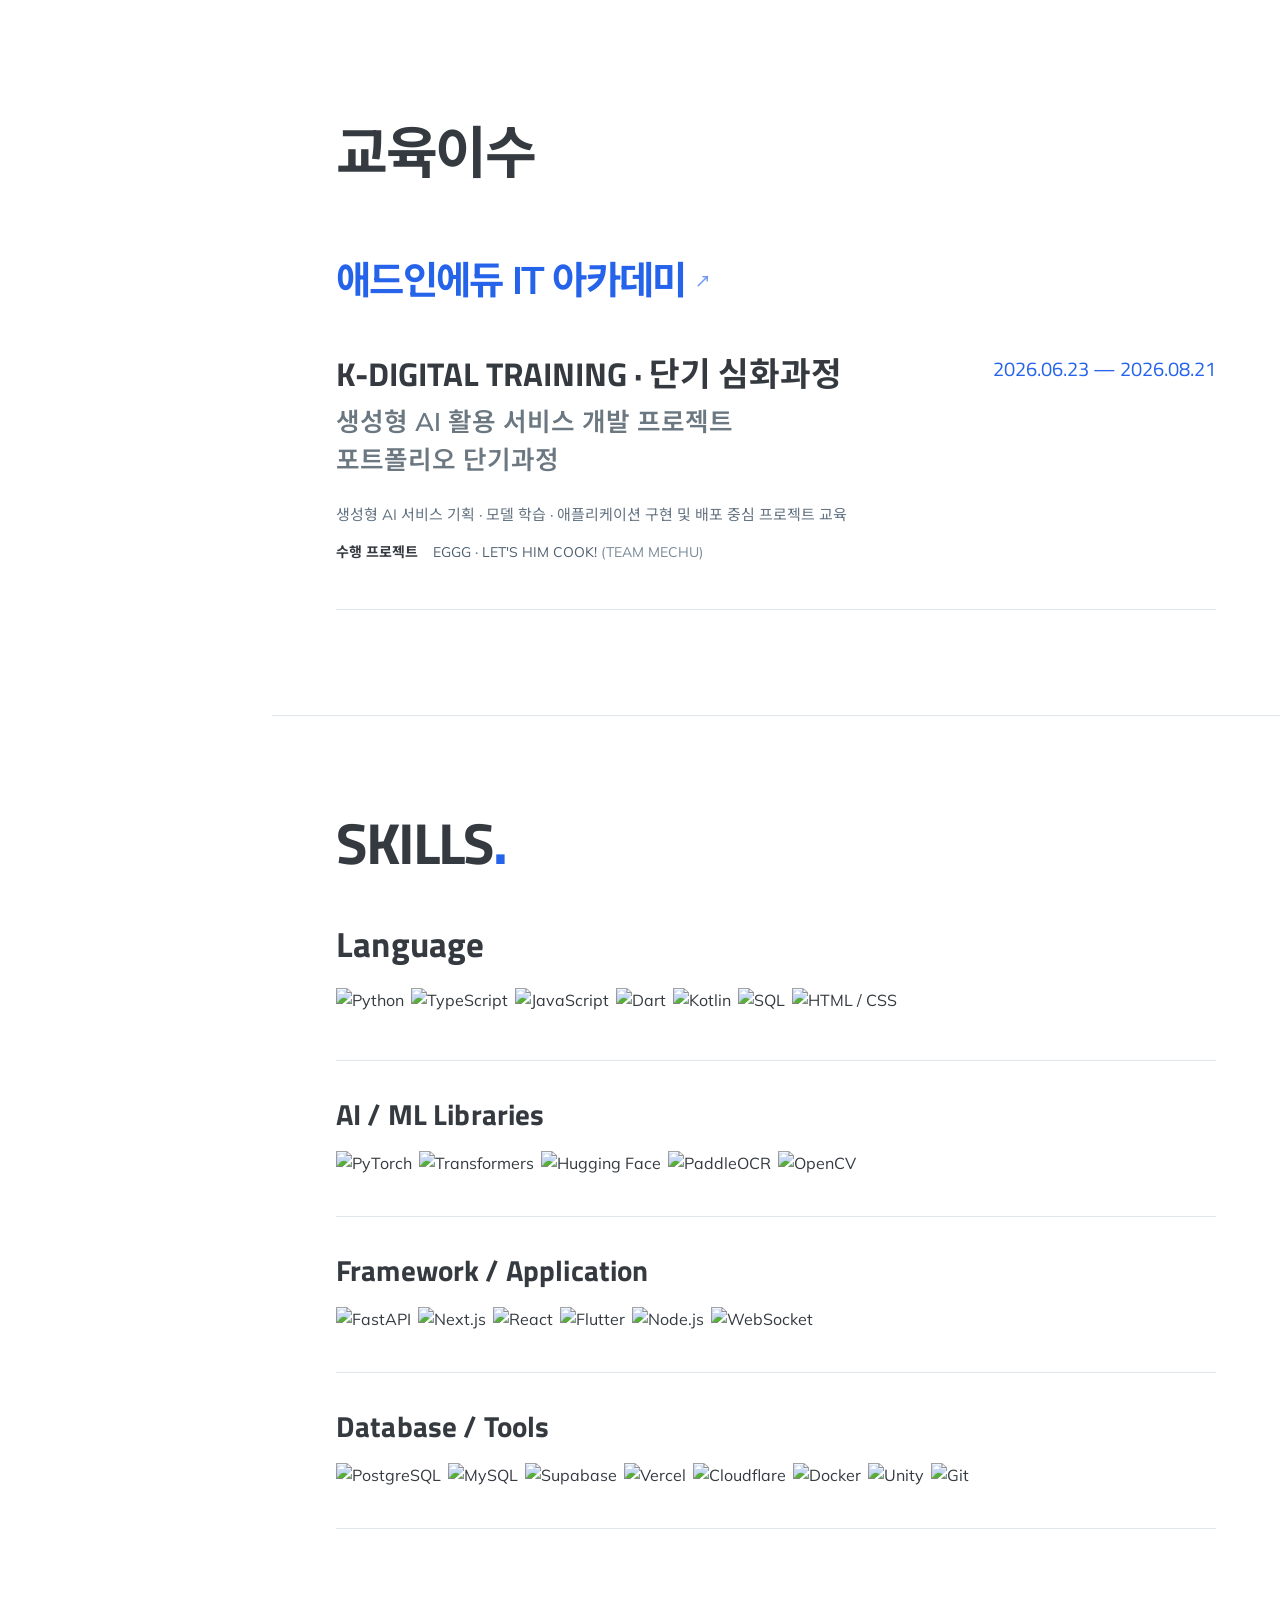
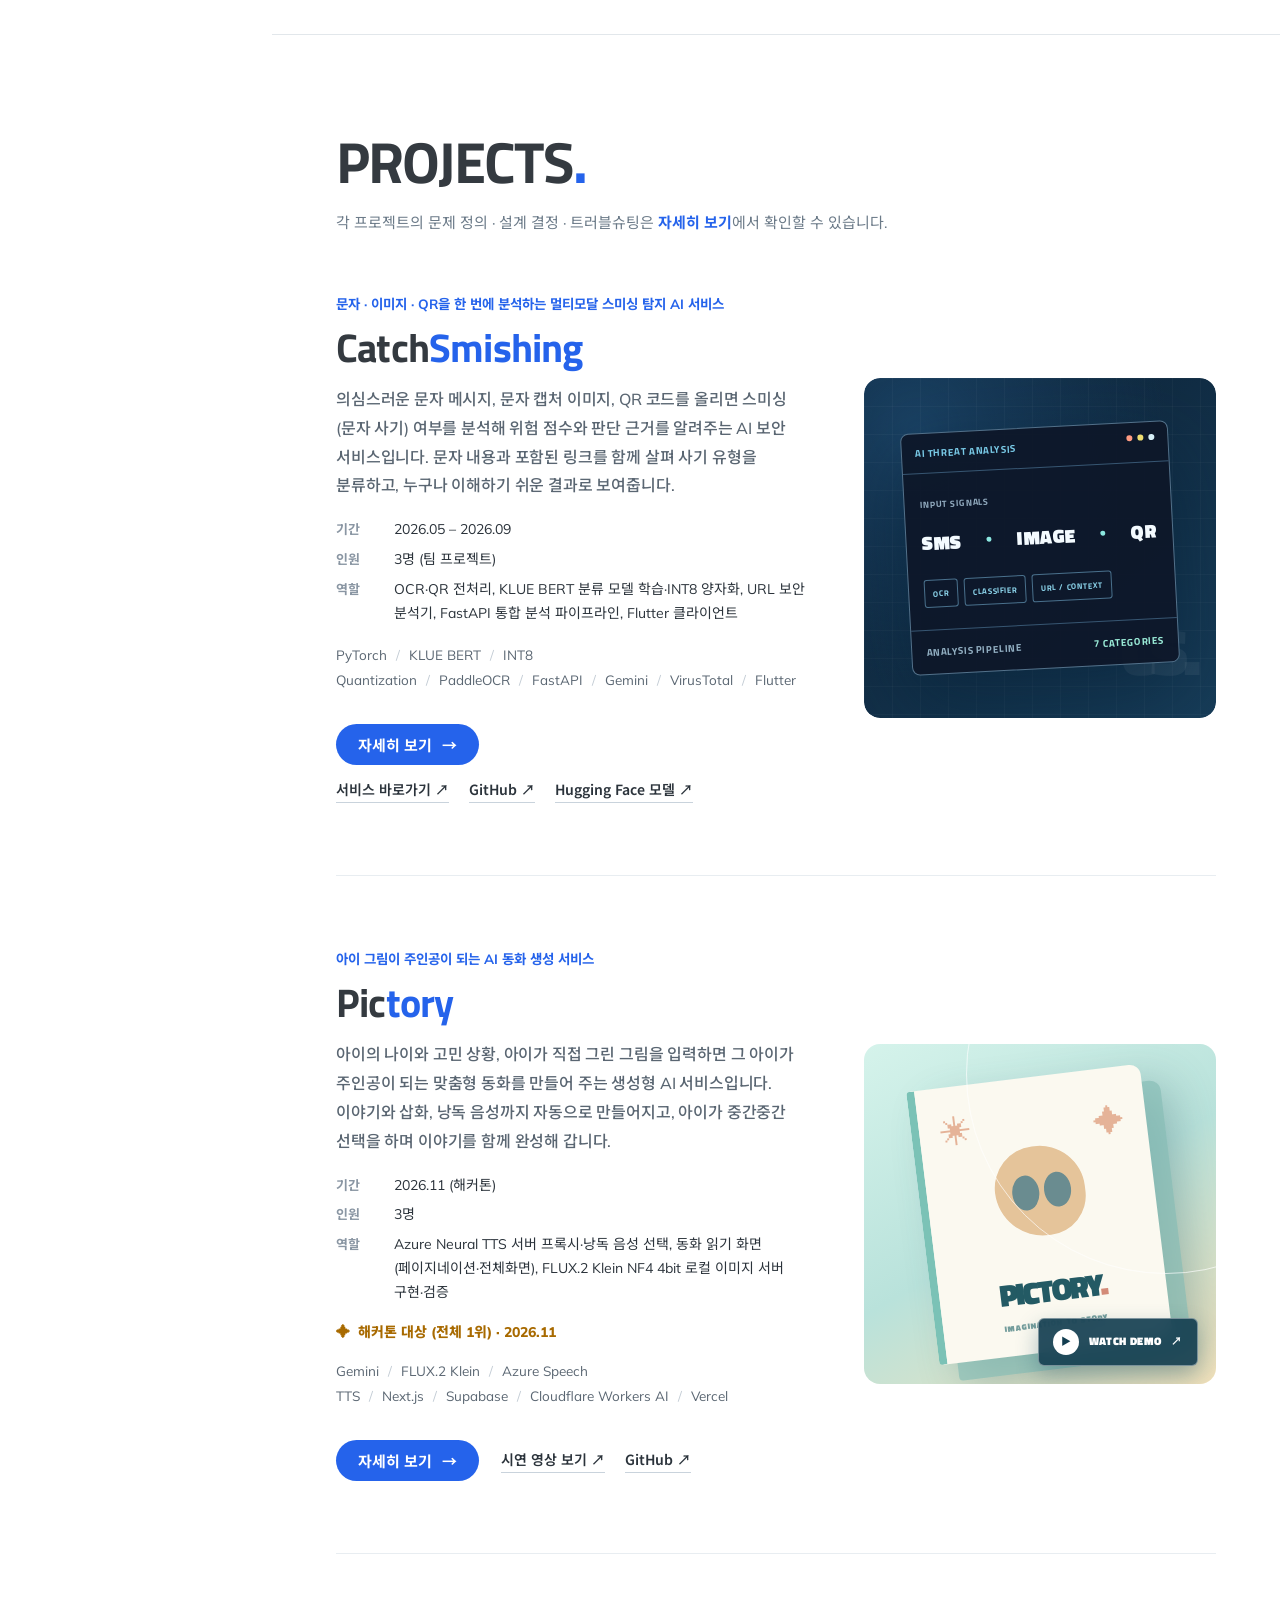
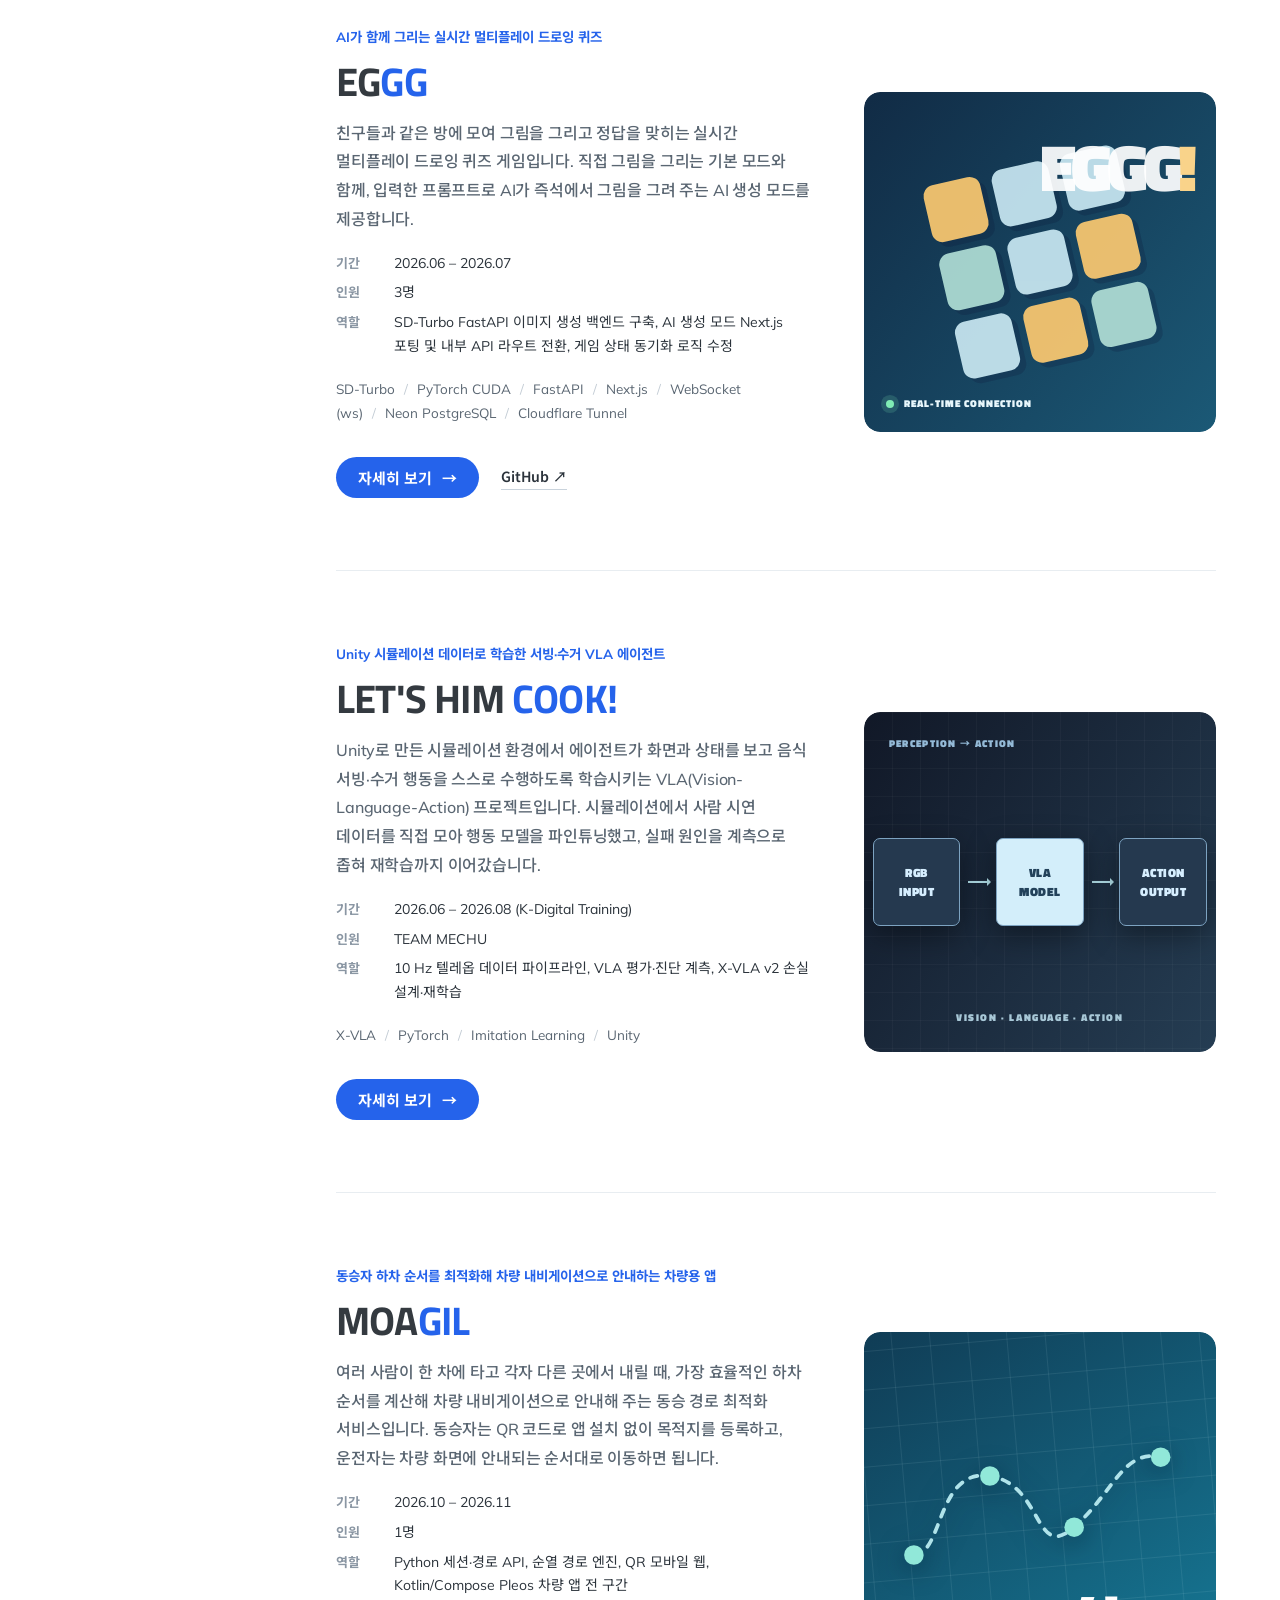
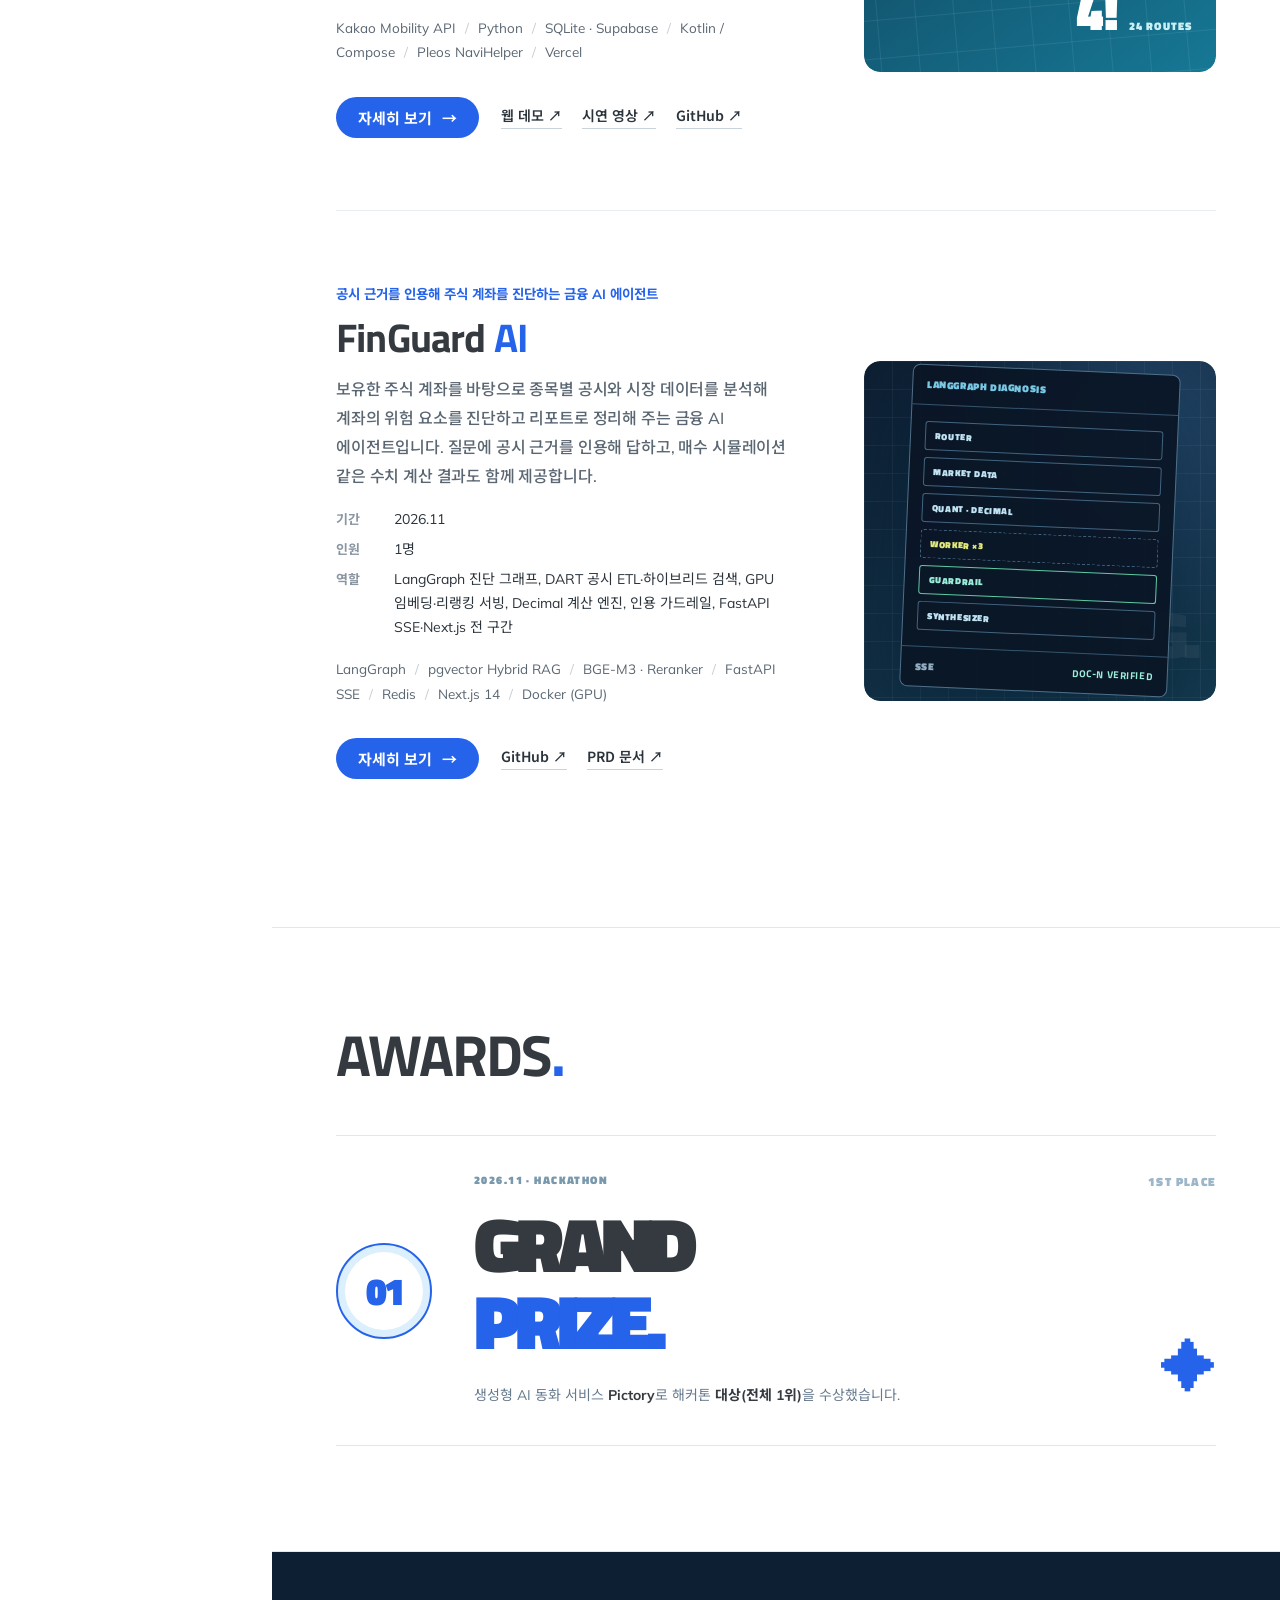
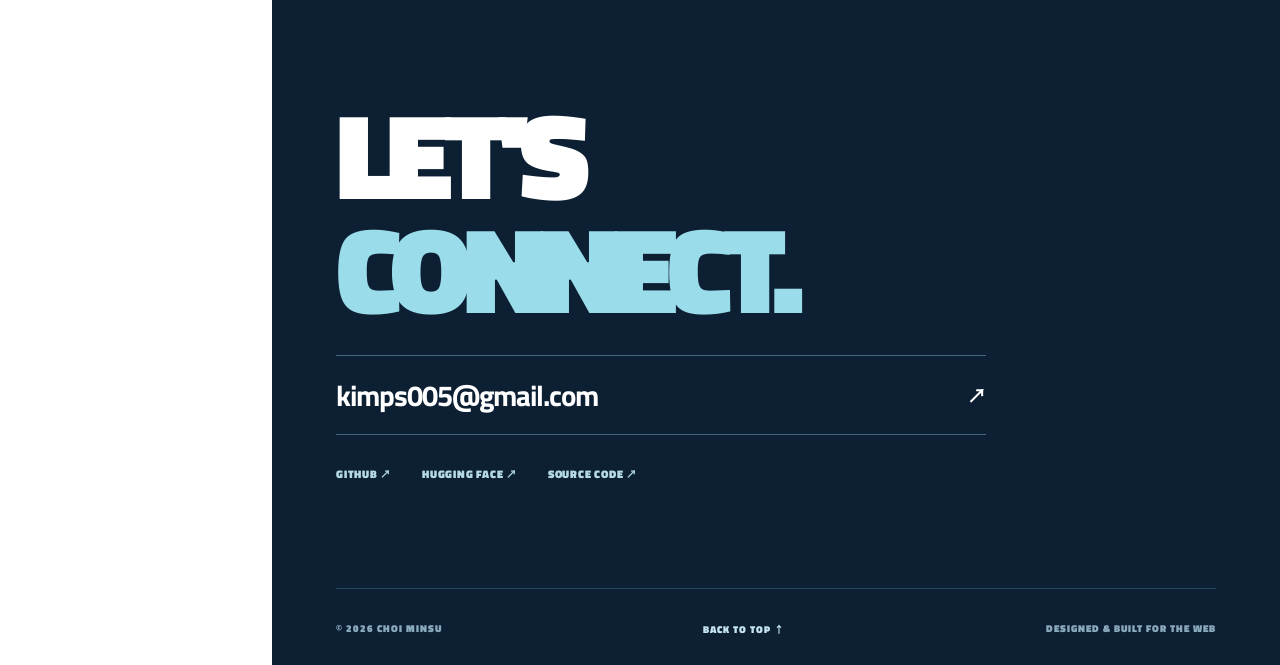
==== commit d35193ad: "Rewrite Let's Him Cook with measured results; mark team-owned Pictory work Co-Authored-By: Claude Op" ====
--- a/docs/index.html
+++ b/docs/index.html
@@ -244,11 +244,11 @@
         <div class="project-info">
           <p class="project-tagline">Unity 시뮬레이션 데이터로 학습한 서빙·수거 VLA 에이전트</p>
           <h3><a href="./projects/lets-him-cook/">LET'S HIM <span>COOK!</span></a></h3>
-          <p class="project-lead">Unity로 만든 시뮬레이션 환경에서 에이전트가 화면과 상태를 보고 음식 서빙·수거 행동을 스스로 수행하도록 학습시키는 VLA(Vision-Language-Action) 프로젝트입니다. 시뮬레이션에서 직접 학습 데이터를 모으고, 이를 바탕으로 행동 모델을 파인튜닝했습니다.</p>
+          <p class="project-lead">Unity로 만든 시뮬레이션 환경에서 에이전트가 화면과 상태를 보고 음식 서빙·수거 행동을 스스로 수행하도록 학습시키는 VLA(Vision-Language-Action) 프로젝트입니다. 시뮬레이션에서 사람 시연 데이터를 직접 모아 행동 모델을 파인튜닝했고, 실패 원인을 계측으로 좁혀 재학습까지 이어갔습니다.</p>
           <dl class="project-meta">
             <div><dt>기간</dt><dd>2026.06 – 2026.08 (K-Digital Training)</dd></div>
             <div><dt>인원</dt><dd>TEAM MECHU</dd></div>
-            <div><dt>역할</dt><dd>10 Hz 데이터 수집 파이프라인, X-VLA 파인튜닝 실험</dd></div>
+            <div><dt>역할</dt><dd>10 Hz 텔레옵 데이터 파이프라인, VLA 평가·진단 계측, X-VLA v2 손실 설계·재학습</dd></div>
           </dl>
           <div class="tech-chips"><span>X-VLA</span><span>PyTorch</span><span>Imitation Learning</span><span>Unity</span></div>
           <div class="project-actions">
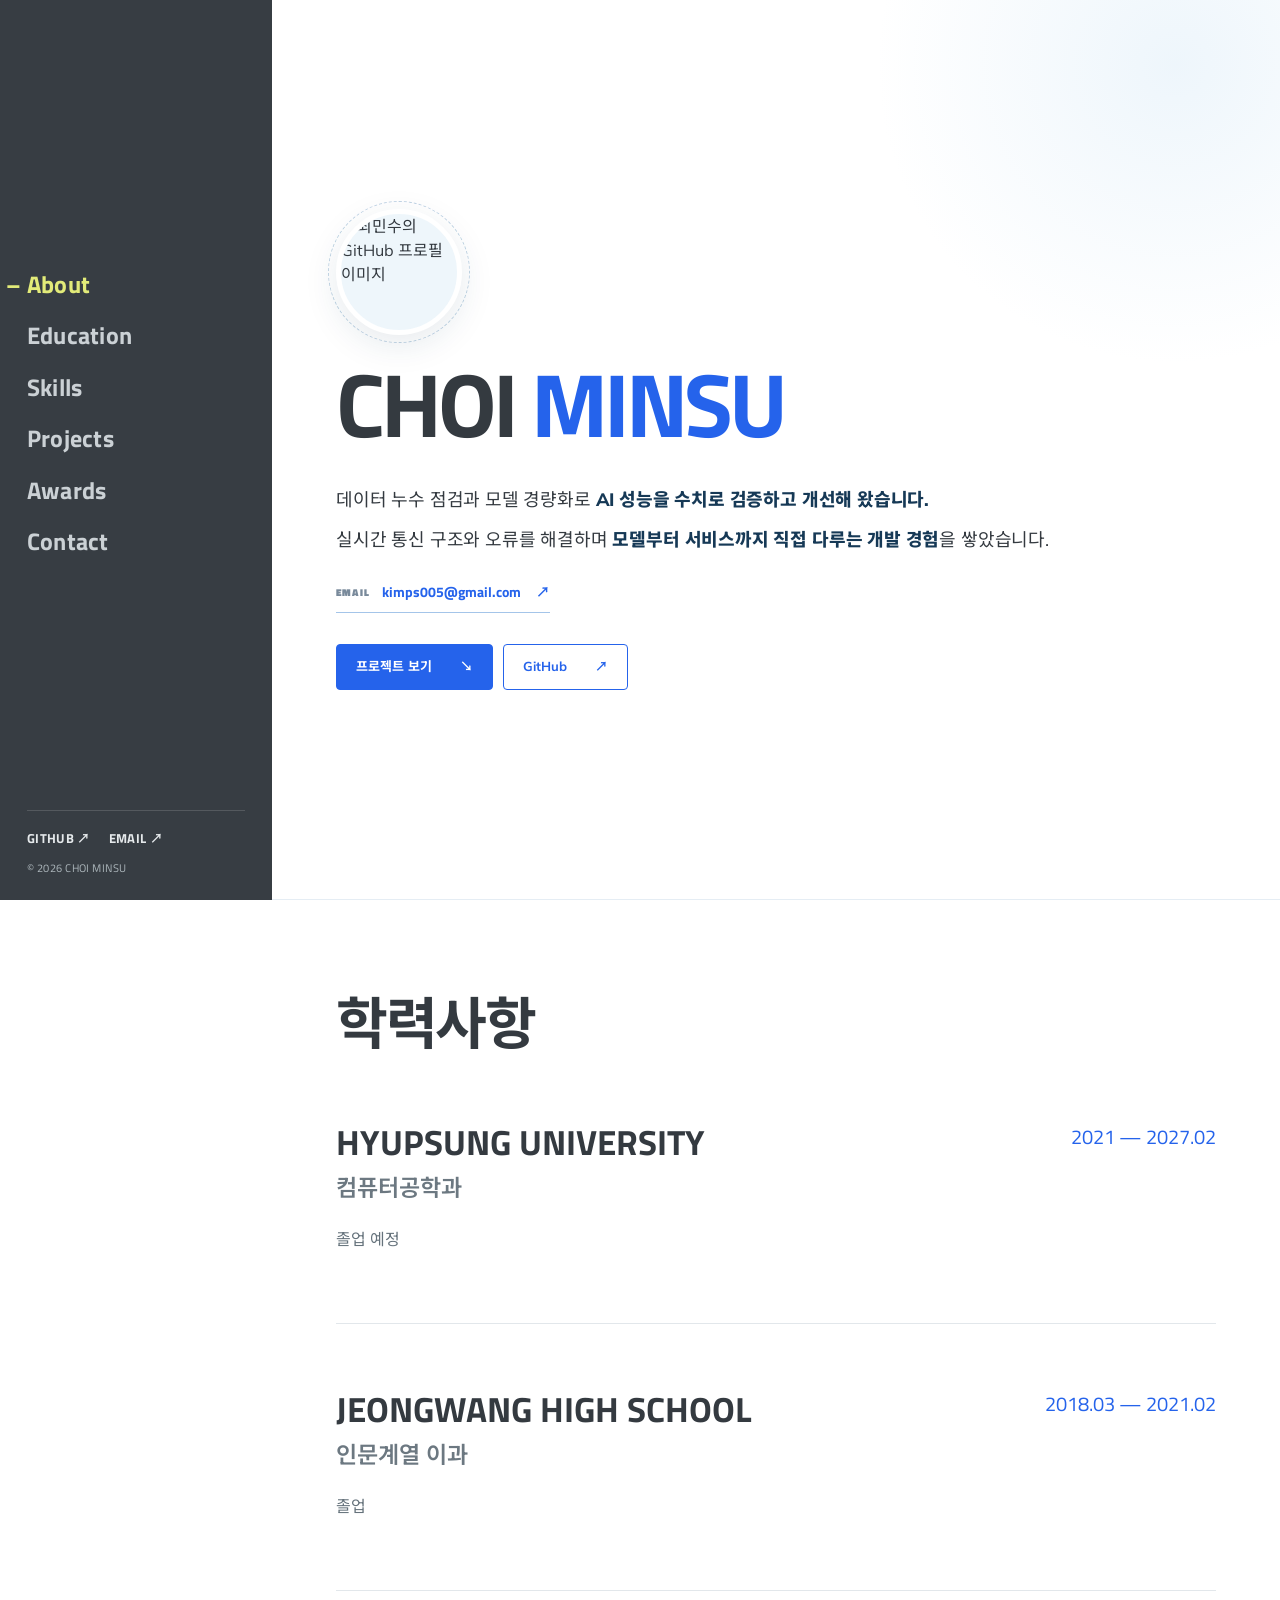
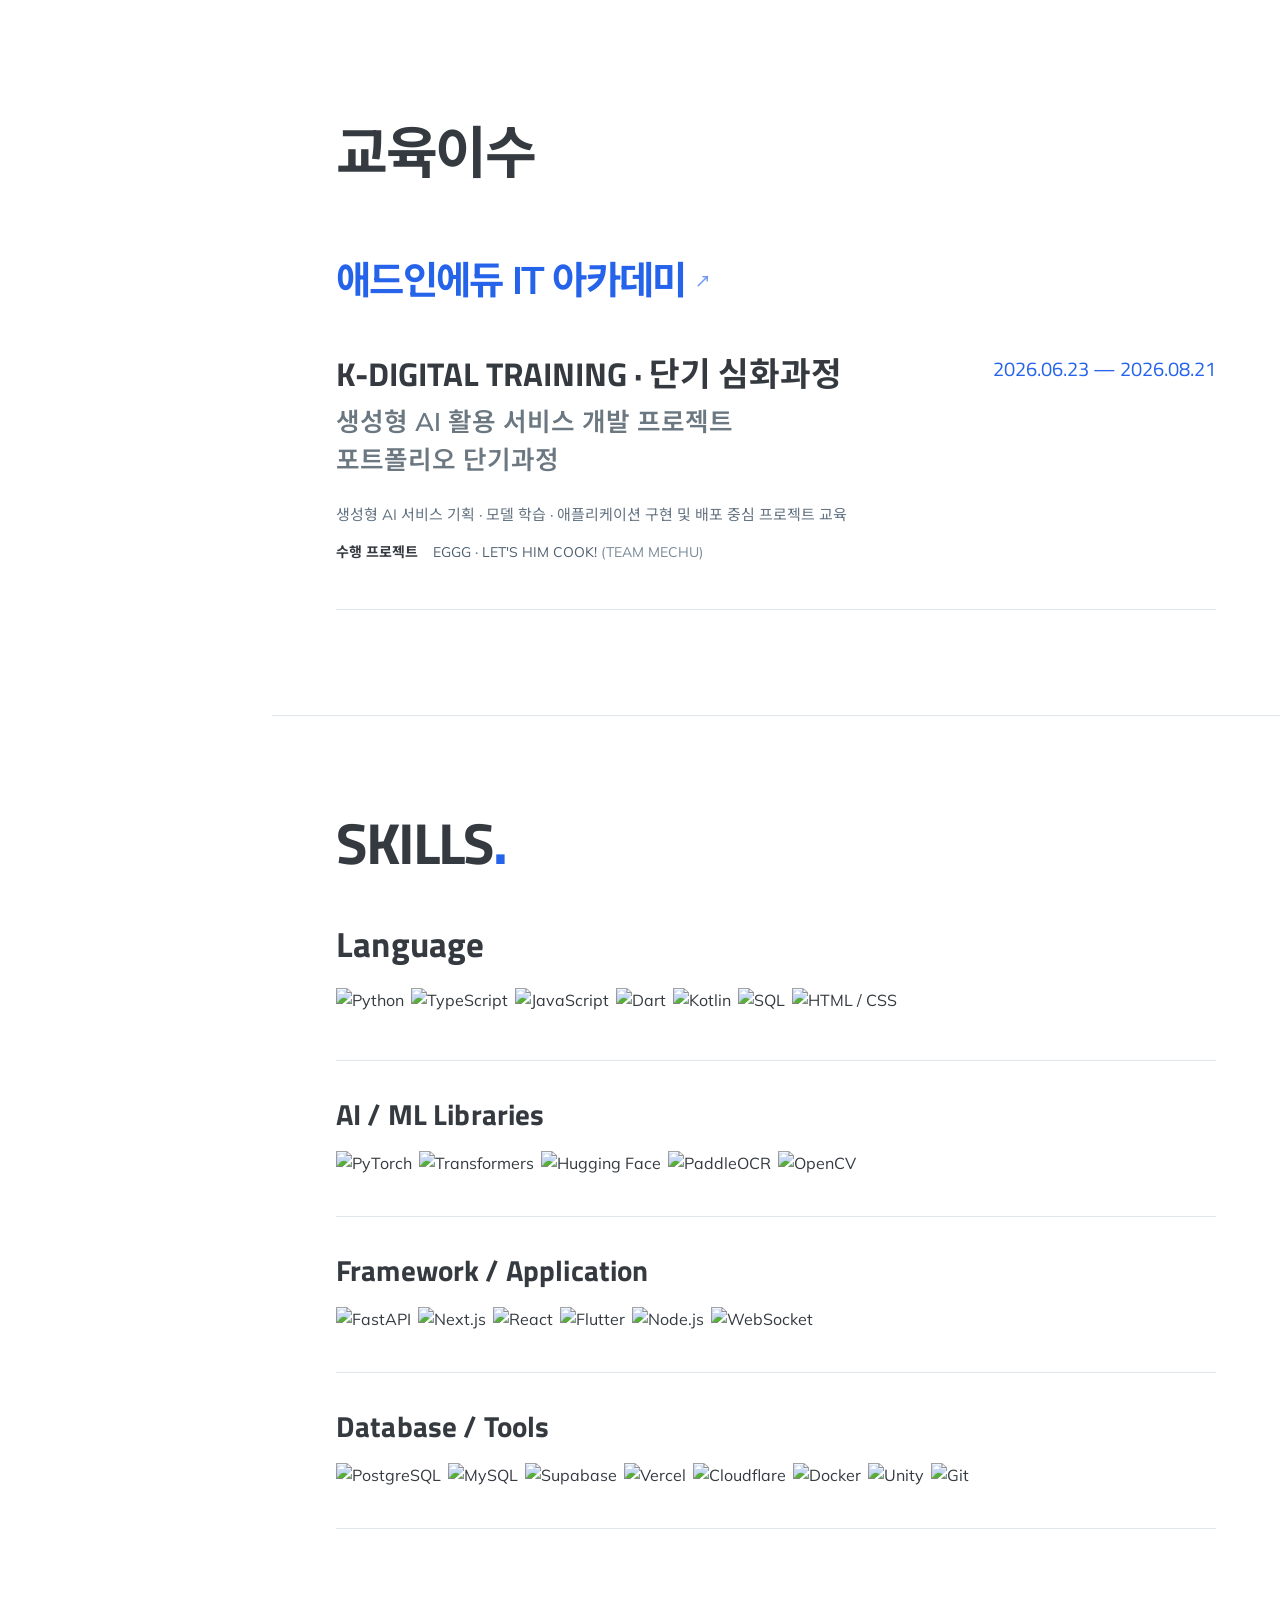
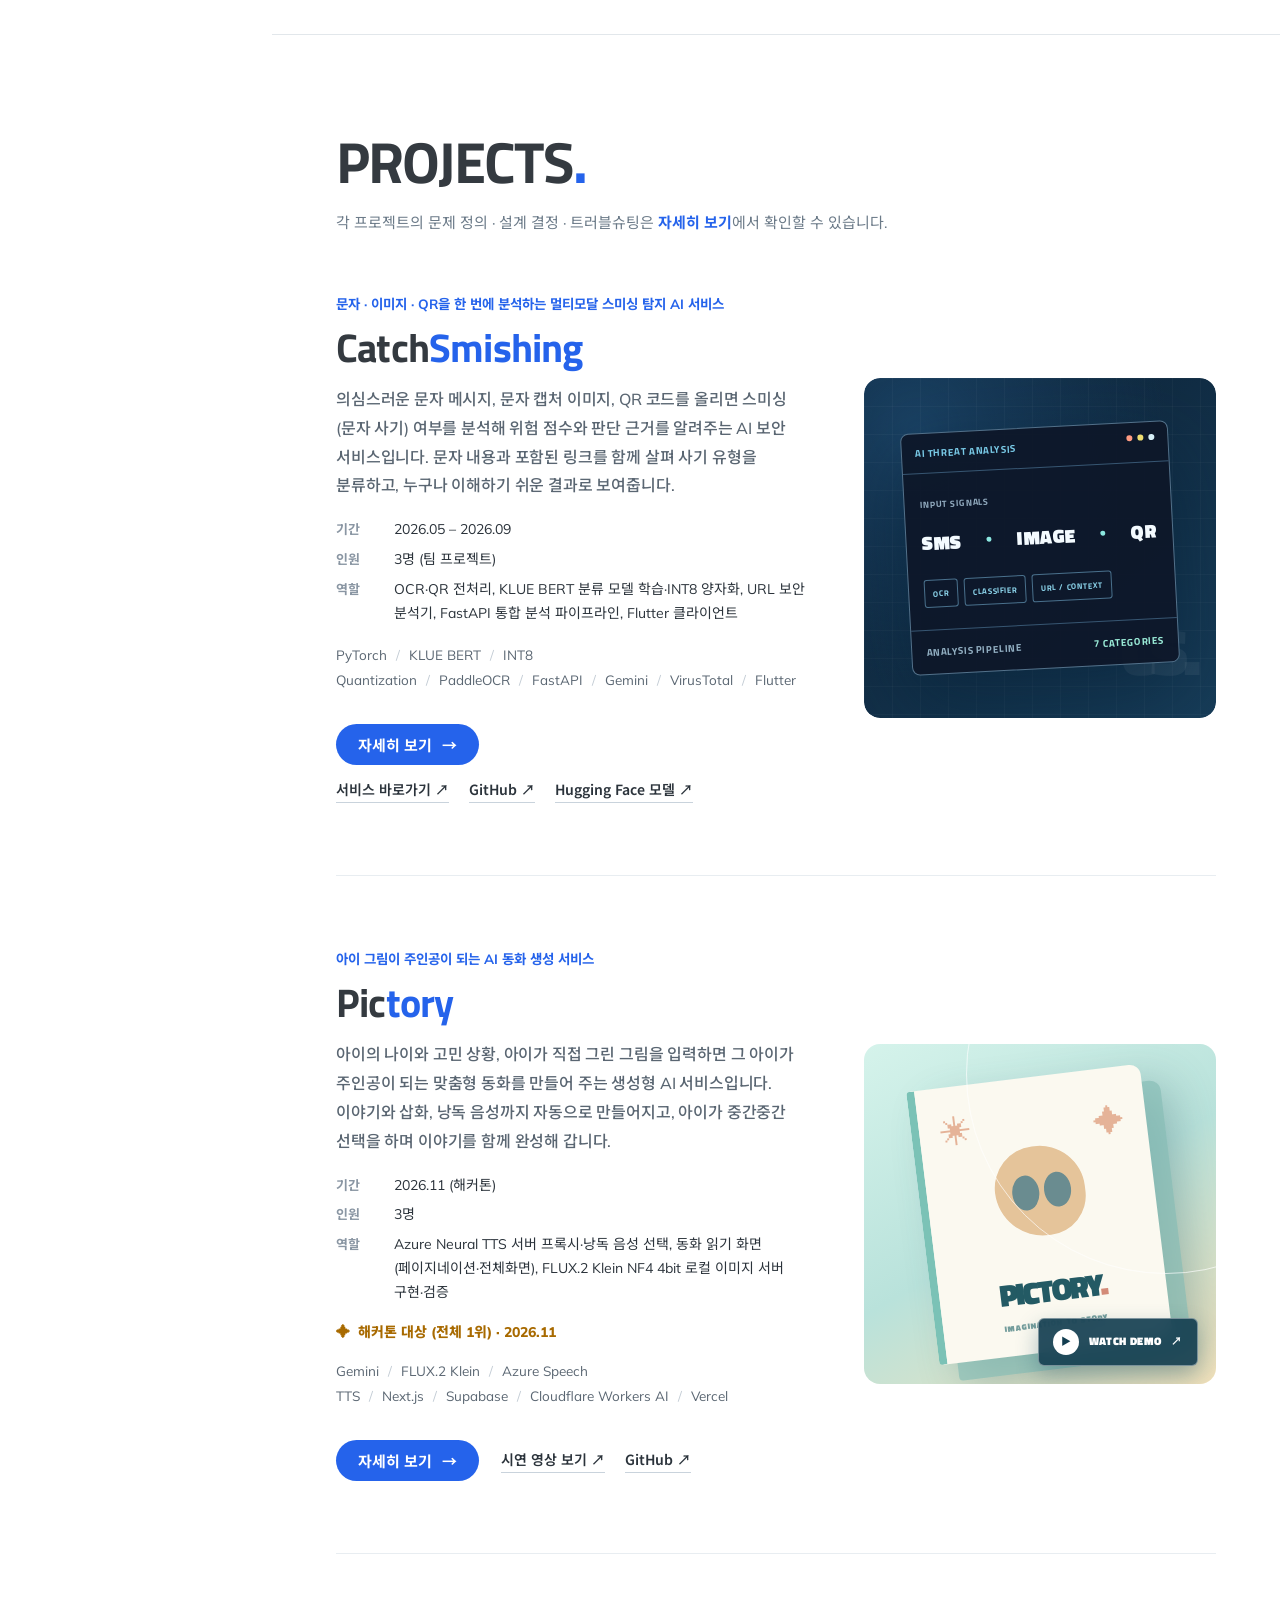
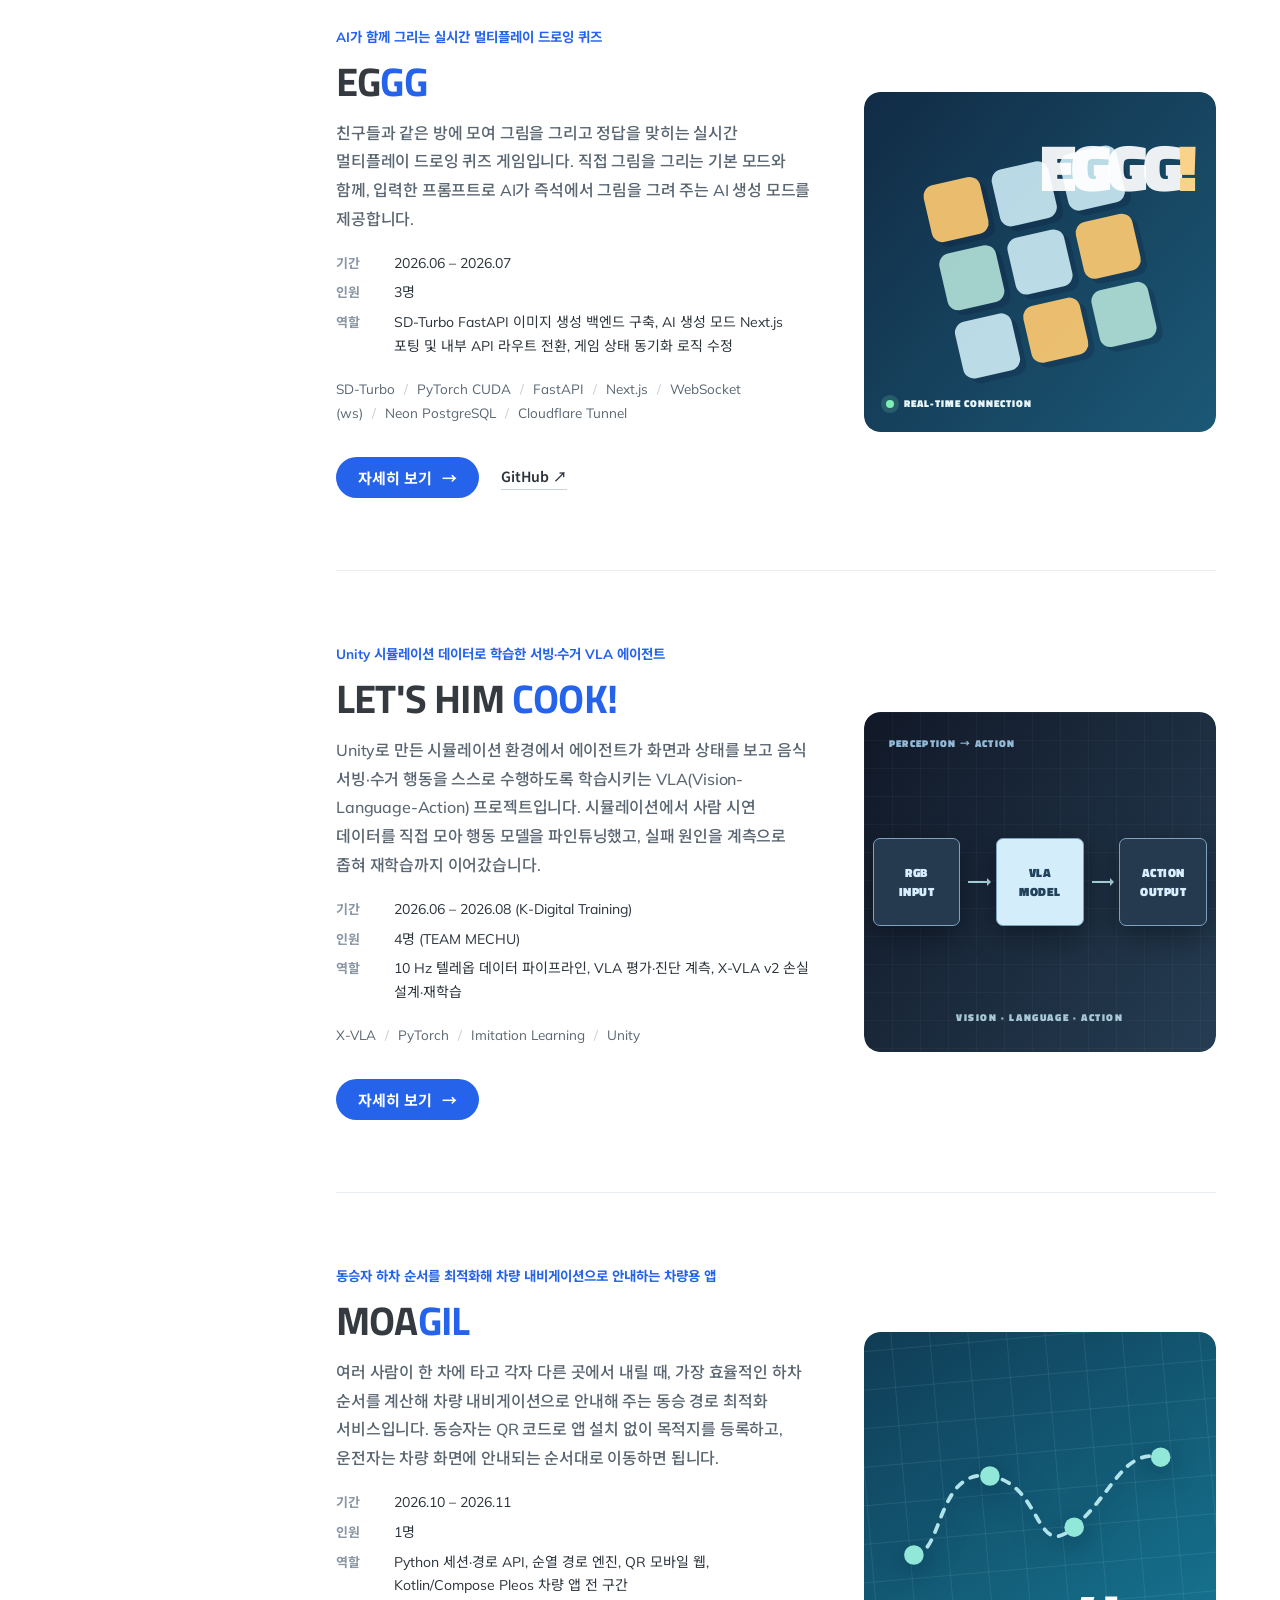
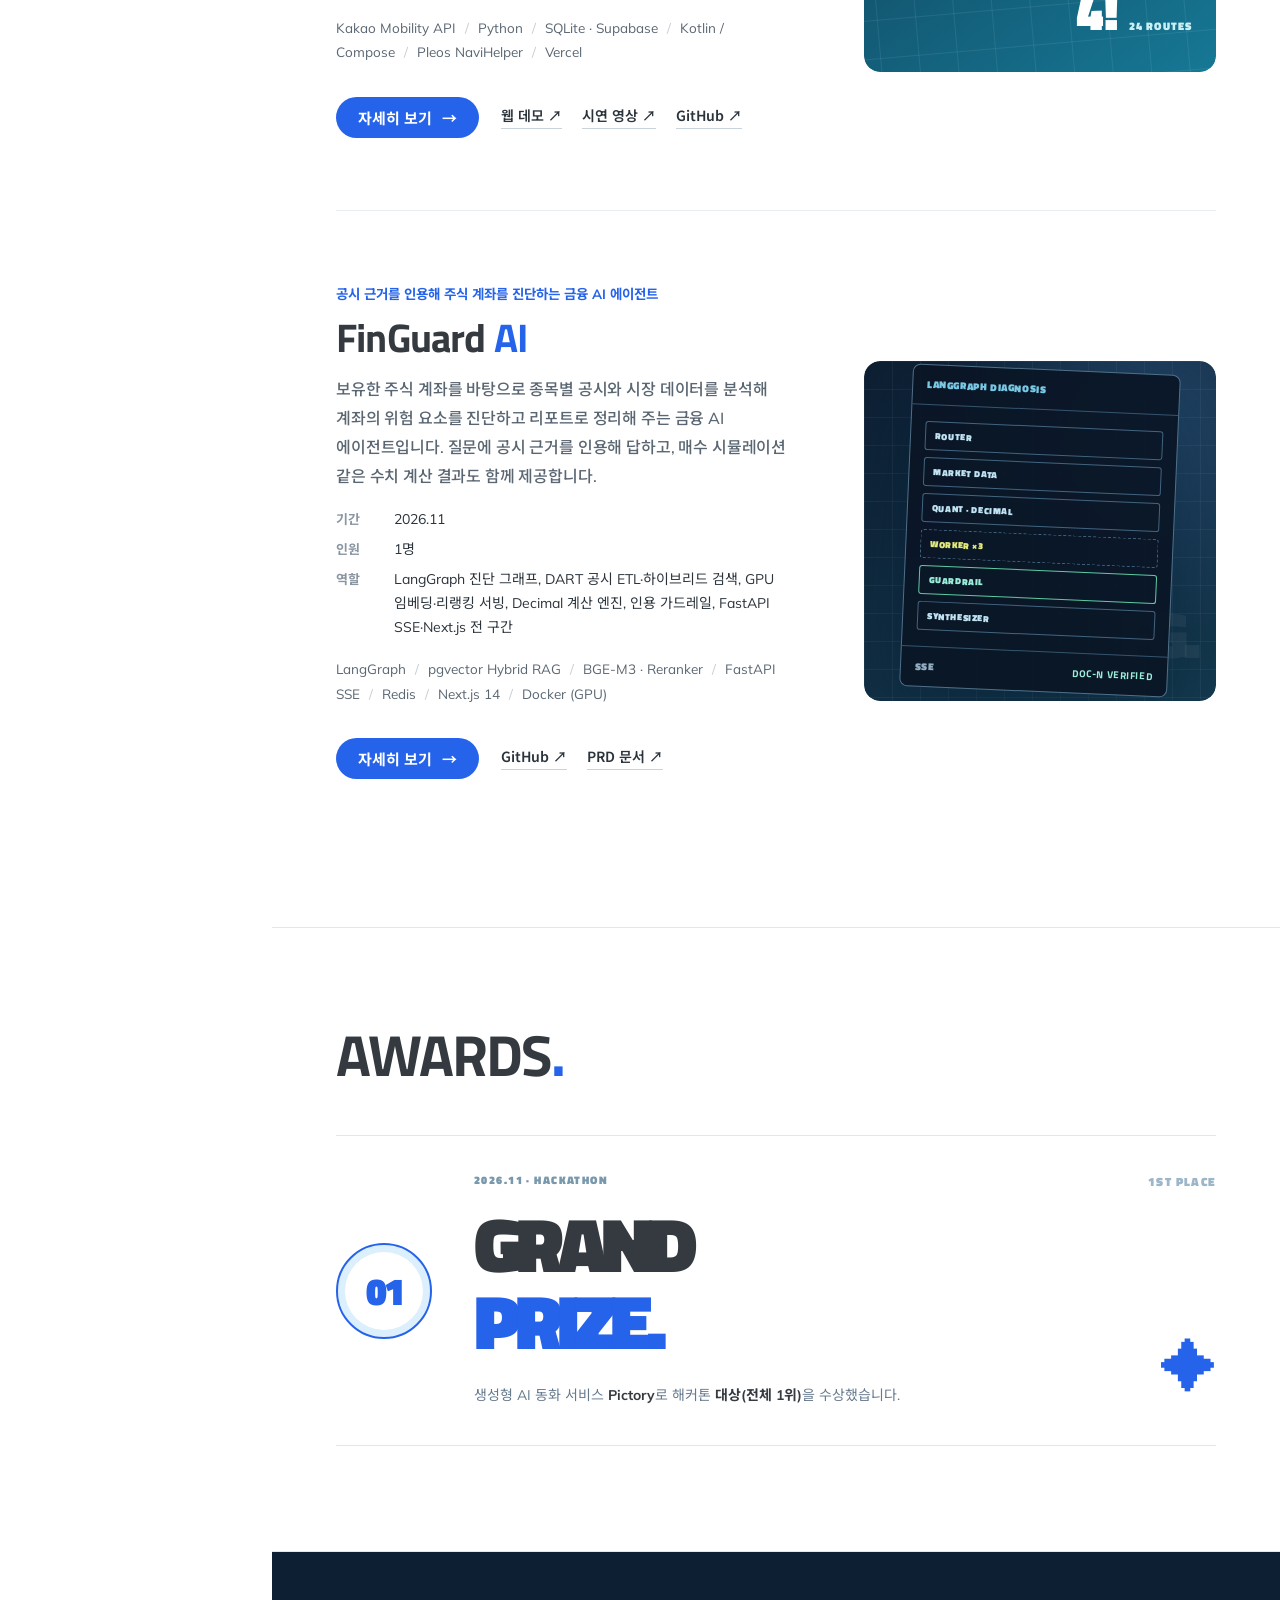
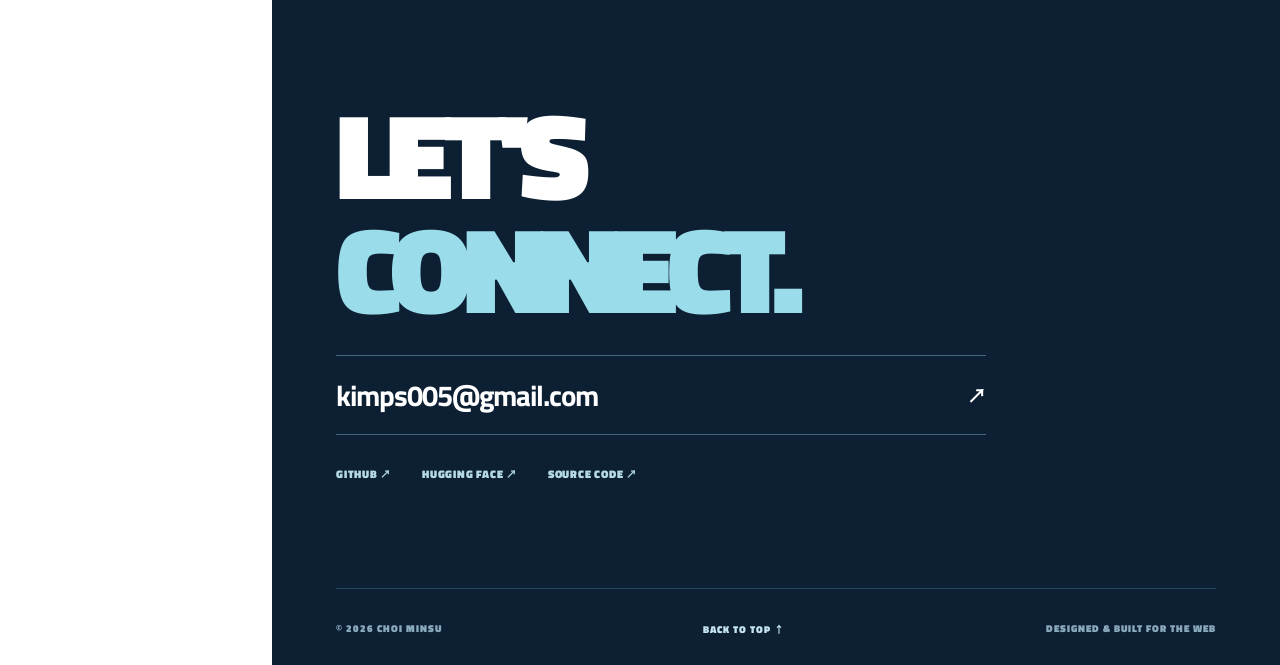
==== commit 2d67e572: "Add team size and per-task 300-episode training to Let's Him Cook Co-Authored-By: Claude Opus 5.5 <n" ====
--- a/docs/index.html
+++ b/docs/index.html
@@ -247,7 +247,7 @@
           <p class="project-lead">Unity로 만든 시뮬레이션 환경에서 에이전트가 화면과 상태를 보고 음식 서빙·수거 행동을 스스로 수행하도록 학습시키는 VLA(Vision-Language-Action) 프로젝트입니다. 시뮬레이션에서 사람 시연 데이터를 직접 모아 행동 모델을 파인튜닝했고, 실패 원인을 계측으로 좁혀 재학습까지 이어갔습니다.</p>
           <dl class="project-meta">
             <div><dt>기간</dt><dd>2026.06 – 2026.08 (K-Digital Training)</dd></div>
-            <div><dt>인원</dt><dd>TEAM MECHU</dd></div>
+            <div><dt>인원</dt><dd>4명 (TEAM MECHU)</dd></div>
             <div><dt>역할</dt><dd>10 Hz 텔레옵 데이터 파이프라인, VLA 평가·진단 계측, X-VLA v2 손실 설계·재학습</dd></div>
           </dl>
           <div class="tech-chips"><span>X-VLA</span><span>PyTorch</span><span>Imitation Learning</span><span>Unity</span></div>
